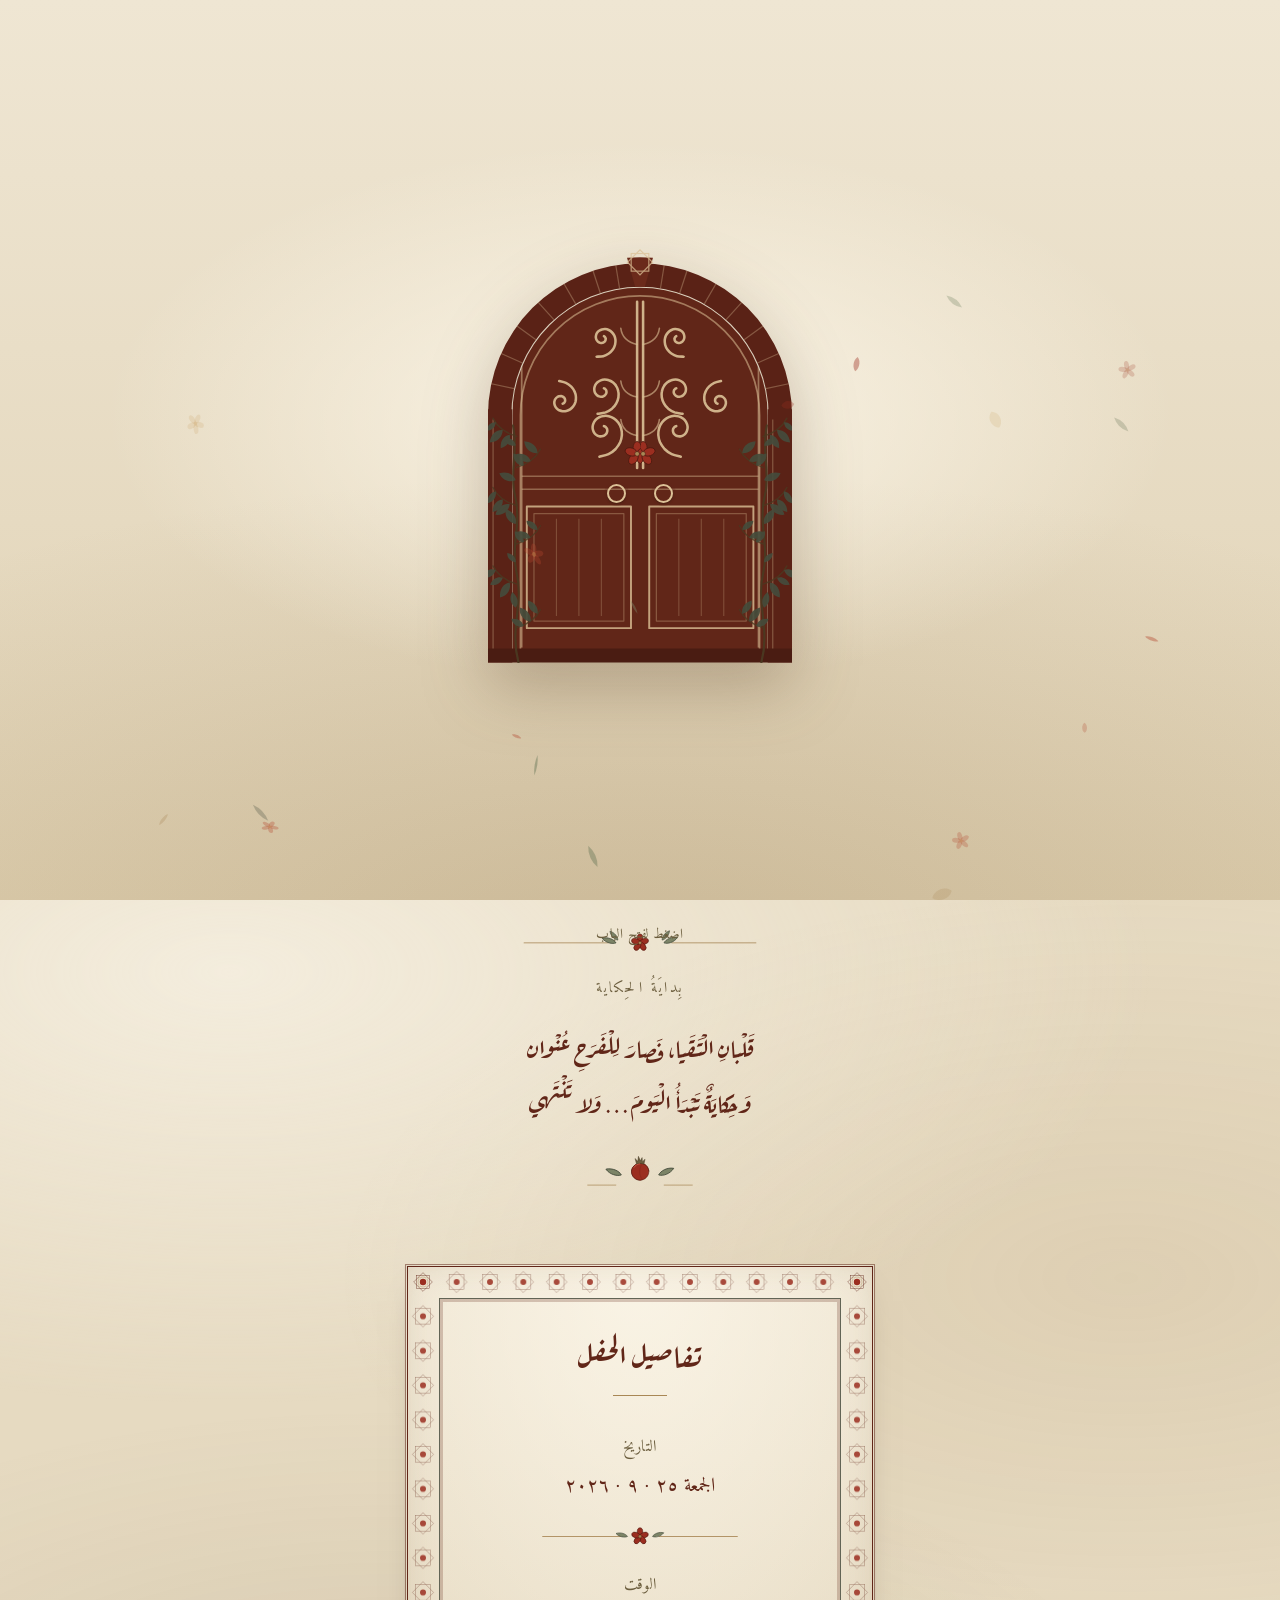
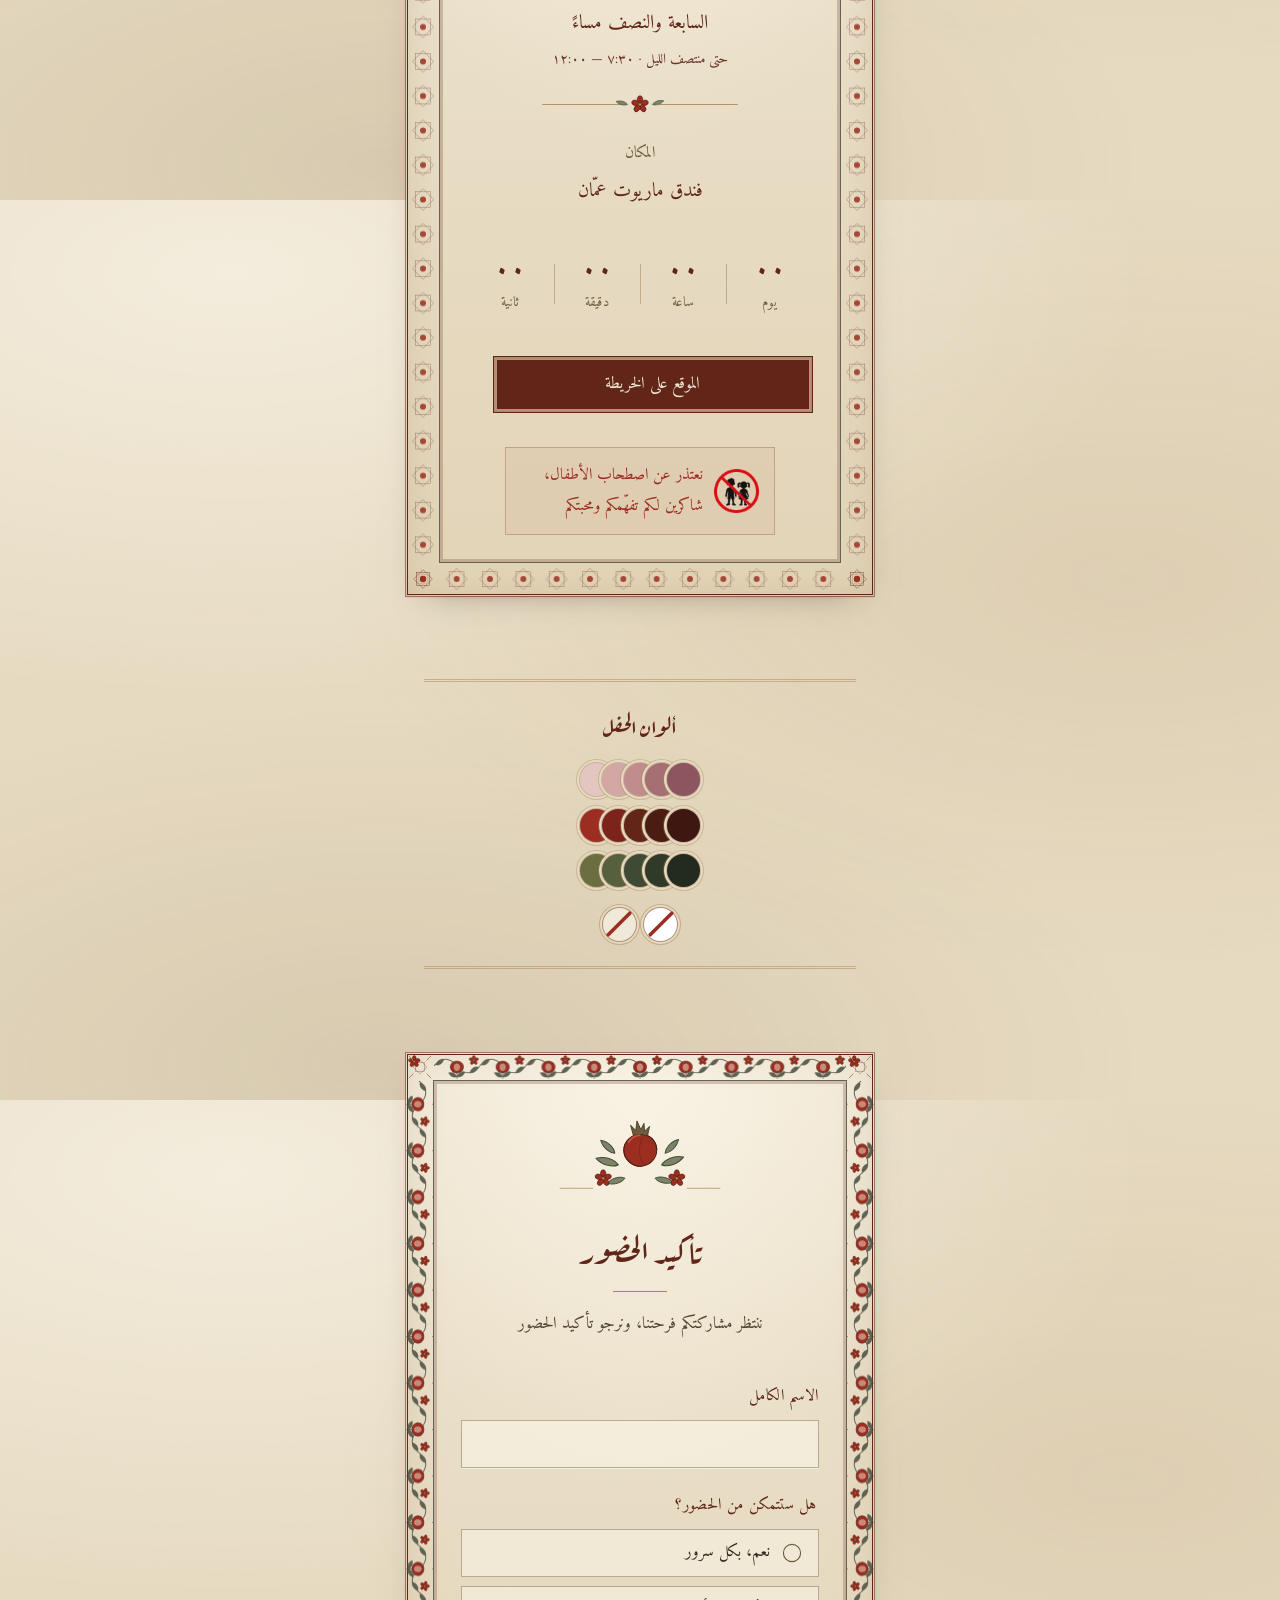
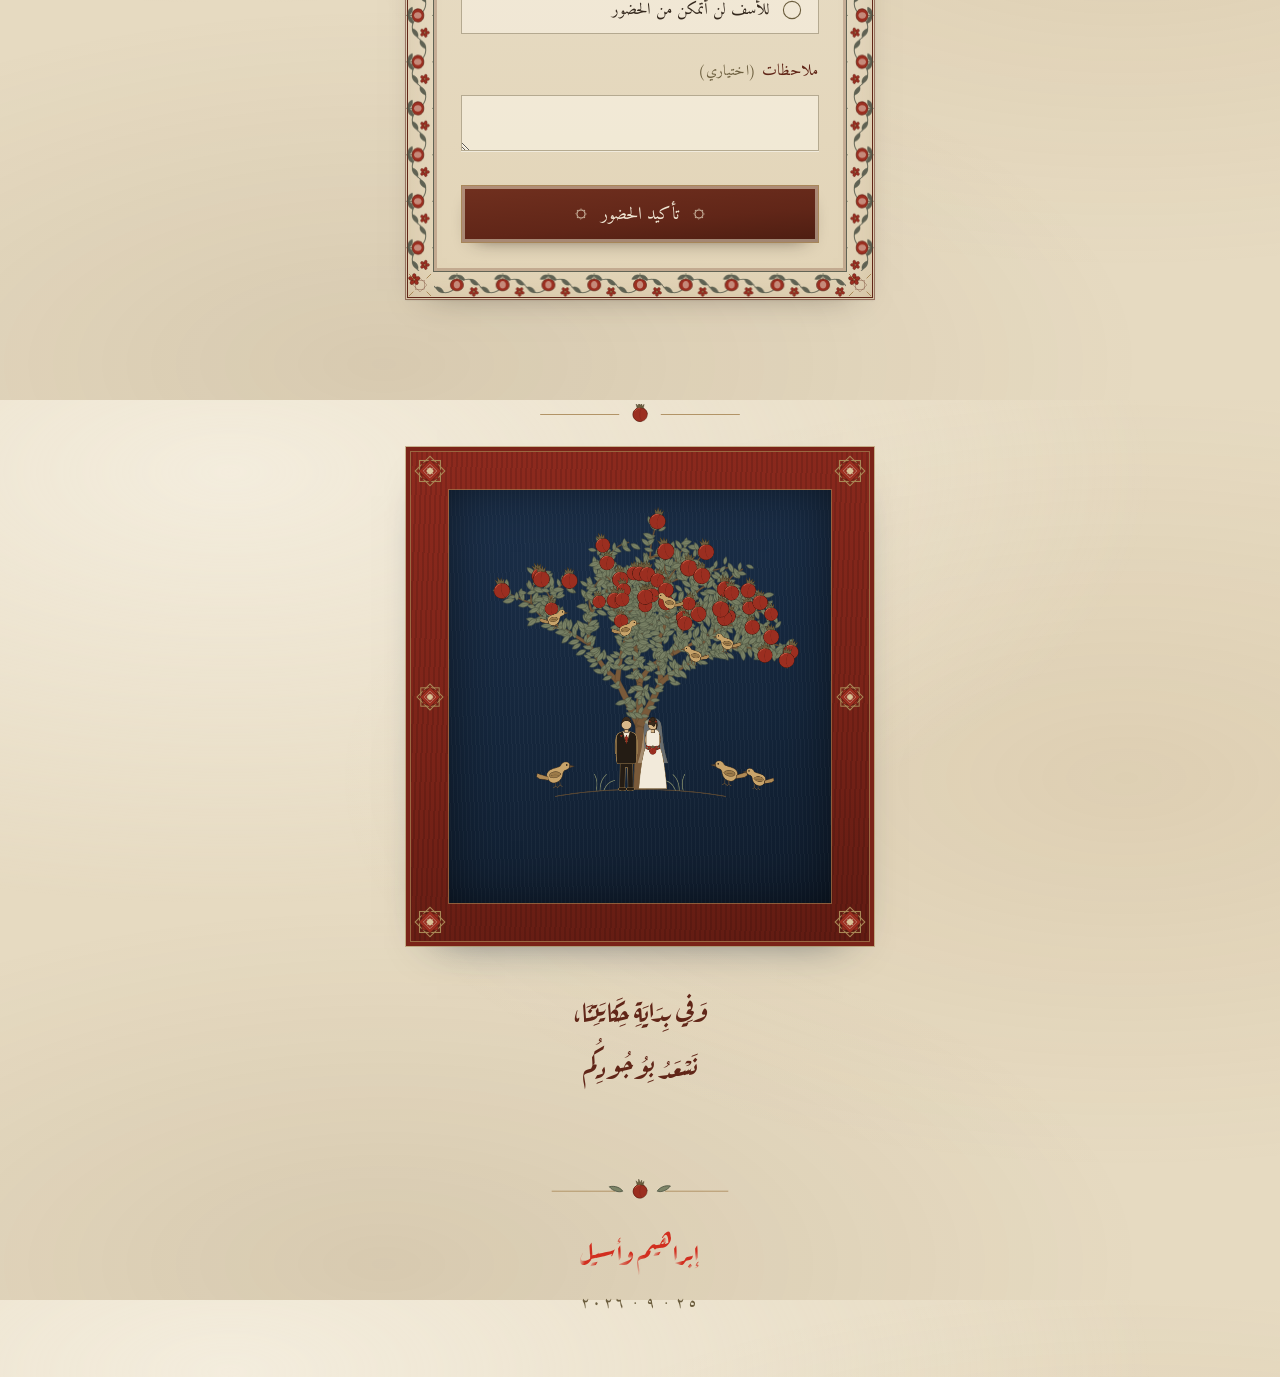
==== index.html @ fcf601b8 "Fewer things moving, moving better Three things, and the first one is the reason for the other two. " ====
<!DOCTYPE html>
<html lang="ar" dir="rtl">
<head>
<meta charset="UTF-8">
<meta name="viewport" content="width=device-width, initial-scale=1.0, viewport-fit=cover">

<!-- Versioning style.css/script.js below is only half the job: if the browser
     also serves THIS file from cache it keeps asking for the old asset URLs,
     so the new version is never seen. This makes the page itself revalidate. -->
<meta http-equiv="Cache-Control" content="no-cache, must-revalidate">

<title>إبراهيم &amp; أسيل — دعوة زفاف</title>
<meta name="description" content="بكل الحب ندعوكم لتشاركونا فرحة بداية حياتنا — الجمعة ٢٥ · ٩ · ٢٠٢٦، فندق ماريوت عمّان.">
<meta name="robots" content="noindex, nofollow">
<meta name="theme-color" content="#E6DAC1">
<meta name="color-scheme" content="light only">

<meta property="og:type" content="website">
<meta property="og:locale" content="ar_JO">
<meta property="og:title" content="إبراهيم &amp; أسيل — دعوة زفاف">
<meta property="og:description" content="الجمعة ٢٥ · ٩ · ٢٠٢٦ · فندق ماريوت عمّان">
<meta property="og:image" content="og-image.png">
<meta property="og:image:width" content="1200">
<meta property="og:image:height" content="630">
<meta name="twitter:card" content="summary_large_image">

<!-- inline so there is no extra request and no stray 404: a pomegranate -->
<link rel="icon" href="data:image/svg+xml,%3Csvg xmlns='http://www.w3.org/2000/svg' viewBox='0 0 64 64'%3E%3Ccircle cx='32' cy='38' r='21' fill='%239B2E20'/%3E%3Cpath d='M24 19l-2-12 6 7 2-11 3 11 5-7-1 11z' fill='%236B5D3D'/%3E%3C/svg%3E">

<link rel="preconnect" href="https://fonts.googleapis.com">
<link rel="preconnect" href="https://fonts.gstatic.com" crossorigin>
<link href="https://fonts.googleapis.com/css2?family=Aref+Ruqaa+Ink:wght@400;700&family=Aref+Ruqaa:wght@400;700&family=Amiri:ital,wght@0,400;0,700;1,400&family=Cormorant+Garamond:wght@400;500;600&display=swap" rel="stylesheet">

<!-- ⚠️ Bump ?v= on BOTH of these whenever you edit style.css or script.js.
     Browsers cache them hard; without a new URL a guest who has already
     opened the invitation keeps seeing the old design. -->
<link rel="stylesheet" href="style.css?v=122">

<!-- The cover and the scroll lock are opt-in: with JavaScript off the
     guest lands straight on the invitation instead of a dead layer. -->
<script>document.documentElement.className = 'js is-sealed'</script>
</head>

<body>

<!-- paper grain + aged edges sit above everything, ignore pointer events -->
<div class="grain" aria-hidden="true"></div>
<div class="vignette" aria-hidden="true"></div>
<canvas id="motes" class="motes" aria-hidden="true"></canvas>

<!-- ════════════════════════════════════════════════════════════════
     THE PLATE LIBRARY
     Every ornament on the page is drawn once here and stamped with
     <use>. Nothing is loaded over the network — the whole invitation
     is one HTML file, one stylesheet, one script.
     ════════════════════════════════════════════════════════════════ -->
<svg class="plates" aria-hidden="true" focusable="false" width="0" height="0">
<defs>

  <!-- ── a single leaf, pointing along +x from the origin ─────────── -->
  <clipPath id="openClip" clipPathUnits="objectBoundingBox"><path d="M0.08 1L0.08 0.419A0.42 0.3 0 0 1 0.92 0.419L0.92 1Z"/></clipPath>

  <g id="lf">
    <path d="M0 0C4.2-4.8 12.6-6.9 19.6-.6C12.4 5.6 4.4 4.7 0 0Z"/>
    <path d="M1.6.1 17.4-.4" fill="none" class="vein"/>
  </g>

  <!-- ── olive leaf: narrower, greyer, for the sprigs ─────────────── -->
  <g id="olv">
    <path d="M0 0C3.4-3.2 12-4.6 18.4-.5C11.8 3.9 3.6 3.1 0 0Z"/>
  </g>

  <!-- ── the pomegranate.  Body, calyx crown, and one lit edge ────── -->
  <g id="pg">
    <path class="pg-body" d="M.4-15.6C9.1-15.9 16.4-9 16.7-.2 17-8.6 9.6 16.2.6 16.4-8.3 16.6-15.9 9.4-16.1.5-16.3-8.3-8.5-15.3.4-15.6Z"/>
    <path class="pg-body" d="M.4-15.6C9.1-15.9 16.4-9 16.7-.2 17 8.6 9.6 16.2.6 16.4-8.3 16.6-15.9 9.4-16.1.5-16.3-8.3-8.5-15.3.4-15.6Z"/>
    <path class="pg-crown" d="M-6.6-14.2-9.4-24.6-4.2-19.4-3-28.8.8-20.2 4-26.4 4.6-18.6 9.6-23.4 7.4-13.6C3.4-15.6-2.6-15.8-6.6-14.2Z"/>
    <path class="pg-lit" d="M-11.4-7.8C-9-11.6-5-14-.6-14.6" fill="none"/>
    <path class="pg-seam" d="M4.6 14.8C-1.4 8.6-2.2-2.4 2.6-12.8" fill="none"/>
  </g>

  <!-- ── vintage bird, facing +x.  Flipped with scale(-1,1) ───────── -->
  <g id="bird">
    <path class="bd-body" d="M-17.4 1.8C-20.6-3.4-18.4-9.8-11-13.4-5.2-16.2 1-16.6 5.4-19.4 7.4-25 13-28.2 17.8-26.4 22.6-24.6 23.4-19 20.2-15.6 18-13.2 15-12.8 12.6-11.4 10.4-10 9.8-6.8 9.2-3.4 7.8 4.2 2 9.6-5.4 10.4-11 11-15.2 7.4-17.4 1.8Z"/>
    <path class="bd-tail" d="M-16.6-.4-35.8-6.2-37-.2-31.4 3.4-16.4 5.6Z"/>
    <path class="bd-wing" d="M-12.2-6.6C-6-11 3-10.2 6.4-5.4 2.6 1.2-6.4 3.4-13 .2-15 -2-14.4-5-12.2-6.6Z"/>
    <path class="bd-wing2" d="M-11.4-2.2C-6.2-4.6.6-4.2 3.6-1.4" fill="none"/>
    <path class="bd-beak" d="M21.4-20.8 30.6-19.4 21.8-16.2Z"/>
    <circle class="bd-eye" cx="16.6" cy="-21.4" r="1.5"/>
    <path class="bd-leg" d="M-2.6 9.8-3 16.6M-3 16.6-7 19M-3 16.6 1 19M4.4 7.6 5 14.6M5 14.6 1.4 17.2M5 14.6 9 17" fill="none"/>
  </g>


  <!-- ── small five-petal flower (the scattered red blooms) ───────── -->
  <g id="flr">
    <g class="fl-petals">
      <ellipse rx="3.4" ry="5.2" cy="-5.4"/>
      <ellipse rx="3.4" ry="5.2" cy="-5.4" transform="rotate(72)"/>
      <ellipse rx="3.4" ry="5.2" cy="-5.4" transform="rotate(144)"/>
      <ellipse rx="3.4" ry="5.2" cy="-5.4" transform="rotate(216)"/>
      <ellipse rx="3.4" ry="5.2" cy="-5.4" transform="rotate(288)"/>
    </g>
    <circle class="fl-eye" r="2"/>
  </g>

  <!-- ── the tulip/palmette that runs through the border bands ────── -->
  <g id="tul">
    <path class="tl-cup" d="M0 0C-5.4 0-8.6-3.6-8.6-8.2-8.6-12.4-5-15.6 0-15.6 5-15.6 8.6-12.4 8.6-8.2 8.6-3.6 5.4 0 0 0Z"/>
    <path class="tl-in" d="M0-2.6C-2.6-2.6-4.2-5-4.2-7.8-4.2-10.6-2.4-12.6 0-12.6 2.4-12.6 4.2-10.6 4.2-7.8 4.2-5 2.6-2.6 0-2.6Z"/>
    <path class="tl-stem" d="M0 0 0 7.6" fill="none"/>
    <use href="#lf" transform="translate(0 5) rotate(-28) scale(.62)" class="tl-leaf"/>
    <use href="#lf" transform="translate(0 5) rotate(208) scale(.62)" class="tl-leaf"/>
  </g>

  <!-- ── eight-point Moorish star (khātim).  Two squares, one turn ── -->
  <g id="star8">
    <rect x="-15" y="-15" width="30" height="30"/>
    <rect x="-15" y="-15" width="30" height="30" transform="rotate(45)"/>
  </g>

  <!-- ── the corner medallion of the navy plate (ref: the textile) ── -->
  <g id="medal">
    <use href="#star8" class="md-out" transform="scale(1.62)"/>
    <use href="#star8" class="md-mid" transform="scale(1.24)"/>
    <rect class="md-dia" x="-11" y="-11" width="22" height="22" transform="rotate(45)"/>
    <use href="#star8" class="md-core" transform="scale(.44)"/>
  </g>


  <!-- ── the two corner blocks.  Each is exactly as wide as the band it
       terminates, so the running motif meets it without a jog. ─────── -->
  <g id="corn">
    <use href="#star8" class="cn-star" transform="translate(13 13) scale(.3)" fill="none"/>
    <use href="#flr" class="cn-fl" transform="translate(13 13) scale(.52)"/>
    <path class="cn-tick" fill="none" d="M3 3 6.6 6.6M23 3 19.4 6.6M3 23 6.6 19.4M23 23 19.4 19.4"/>
  </g>
  <g id="corn2">
    <use href="#star8" class="cn-star" transform="translate(17 17) scale(.44)" fill="none"/>
    <use href="#star8" class="cn-star2" transform="translate(17 17) scale(.3)" fill="none"/>
    <circle class="cn-eye" cx="17" cy="17" r="3.2"/>
  </g>


  <!-- ── the couple, standing at the foot of the tree ───────────────
       Drawn frontally and flat, like the birds: this is a woven plate,
       not a portrait. Origin is between the feet, and each figure is
       200 units tall. ───────────────────────────────────────────── -->
  <g id="groom">
    <!-- 200 tall with a 26-unit head: adult proportion, not the 1:5 of a
         toy. The jacket has a shoulder slope and a waist, the arms hang
         with a bend, and the trousers break — at this size the silhouette
         is the whole drawing, so those three things are what read. -->
    <ellipse class="fg-shoe" cx="-10" cy="-3" rx="10.5" ry="4.5"/>
    <ellipse class="fg-shoe" cx="10" cy="-3" rx="10.5" ry="4.5"/>
    <path class="fg-suit" d="M-16-92 -17-6 -4-6 -3-58 3-58 4-6 17-6 16-92Z"/>
    <path class="fg-suit" d="M-19-148c-6 3-8 10-9 19-1 11-1 24 0 35l9 1c0-11 0-22 1-31 1-7 3-12 7-16Z"/>
    <path class="fg-suit" d="M19-148c6 3 8 10 9 19 1 11 1 24 0 35l-9 1c0-11 0-22-1-31-1-7-3-12-7-16Z"/>
    <circle class="fg-skin" cx="-23" cy="-89" r="4.6"/>
    <circle class="fg-skin" cx="23" cy="-89" r="4.6"/>
    <path class="fg-suit" d="M0-152c-8 0-15 2-21 6-4 3-5 9-5 16v42c0 8 1 15 2 20h48c1-5 2-12 2-20v-42c0-7-1-13-5-16-6-4-13-6-21-6Z"/>
    <path class="fg-shirt" d="M-9-151 0-119 9-151c-3-1-6-1-9-1s-6 0-9 1Z"/>
    <path class="fg-lapel" fill="none" d="M-9-151-2-124M9-151 2-124"/>
    <path class="fg-tie" d="M0-142-4-134 0-119 4-134Z"/>
    <path class="fg-skin" d="M-5-158h10v9h-10Z"/>
    <circle class="fg-skin" cx="0" cy="-169" r="12.5"/>
    <path class="fg-hair" d="M-12.5-170c0-13 7-19 12.5-19s12.5 6 12.5 19c-2-6-7-9-12.5-9s-10.5 3-12.5 9Z"/>
    <use href="#flr" class="fl" transform="translate(-13 -140) scale(.3)"/>
  </g>
  <g id="bride">
    <!-- the gown flares from a waist rather than straight off the
         shoulders, which is the difference between a dress and a cone -->
    <path class="fg-veil" d="M0-186c-13 0-21 8-22 20-2 16-3 34-6 52-3 17-7 32-11 44h78c-4-12-8-27-11-44-3-18-4-36-6-52-1-12-9-20-22-20Z"/>
    <path class="fg-skin" d="M-13-150c-5 4-7 12-7 20 0 9 3 16 8 21l5-5c-4-4-6-10-6-16 0-7 2-13 5-17Z"/>
    <path class="fg-skin" d="M13-150c5 4 7 12 7 20 0 9-3 16-8 21l-5-5c4-4 6-10 6-16 0-7-2-13-5-17Z"/>
    <path class="fg-gown" d="M-13-154c-3 3-4 9-4 16v25c-6 10-13 39-19 109h72c-6-70-13-99-19-109v-25c0-7-1-13-4-16-4-2-8-3-13-3s-9 1-13 3Z"/>
    <path class="fg-sash" d="M-17-116c5 3 11 4 17 4s12-1 17-4l1 9c-5 3-11 4-18 4s-13-1-18-4Z"/>
    <use href="#olv" class="lf" transform="translate(0 -104) rotate(204) scale(1.05)"/>
    <use href="#olv" class="lf" transform="translate(0 -104) rotate(-24) scale(1.05)"/>
    <use href="#pg" class="pg" transform="translate(0 -101) scale(.54)"/>
    <use href="#flr" class="fl" transform="translate(-9 -110) scale(.42)"/>
    <use href="#flr" class="fl" transform="translate(9 -110) scale(.42)"/>
    <path class="fg-skin" d="M-4.5-157h9v9h-9Z"/>
    <circle class="fg-skin" cx="0" cy="-168" r="11.8"/>
    <path class="fg-hair" d="M-11.8-169c0-13 6-19 11.8-19s11.8 6 11.8 19c0 5-1 9-3 12 1-7-1-14-4-17 1 5 0 9-2 11-3-4-9-7-14-6Z"/>
    <circle class="fg-hair" cx="0" cy="-182" r="5"/>
    <use href="#flr" class="fl" transform="translate(-8 -177) scale(.26)"/>
    <use href="#flr" class="fl" transform="translate(8 -177) scale(.26)"/>
  </g>

  <!-- the doorway silhouette: arched head on a rectangular body -->
  <mask id="doorMask">
    <rect x="-5" y="-5" width="310" height="430" fill="#fff"/>
    <use href="#arch" fill="#000"/>
    <rect x="0" y="198" width="300" height="227" fill="#000"/>
  </mask>

  <!-- ══ TILING PATTERNS ══════════════════════════════════════════
       userSpaceOnUse, so a <rect> in an SVG with no viewBox tiles
       these at exactly the sizes below in CSS pixels.
       ═════════════════════════════════════════════════════════════ -->

  <!-- the running border band: tulip, vine link, tulip … -->
  <pattern id="bandH" width="46" height="26" patternUnits="userSpaceOnUse">
    <path class="bd-vine" fill="none" d="M0 13C7 4 16 4 23 13 30 22 39 22 46 13"/>
    <use href="#tul" transform="translate(23 20) scale(.76)"/>
    <use href="#lf" class="bd-lf" transform="translate(2 12) rotate(-34) scale(.5)"/>
    <use href="#lf" class="bd-lf" transform="translate(44 14) rotate(146) scale(.5)"/>
    <use href="#flr" class="bd-fl" transform="translate(46 13) scale(.46)"/>
    <use href="#flr" class="bd-fl" transform="translate(0 13) scale(.46)"/>
  </pattern>
  <pattern id="bandV" width="26" height="46" patternUnits="userSpaceOnUse">
    <g transform="translate(26 0) rotate(90)">
      <path class="bd-vine" fill="none" d="M0 13C7 4 16 4 23 13 30 22 39 22 46 13"/>
      <use href="#tul" transform="translate(23 20) scale(.76)"/>
      <use href="#lf" class="bd-lf" transform="translate(2 12) rotate(-34) scale(.5)"/>
      <use href="#lf" class="bd-lf" transform="translate(44 14) rotate(146) scale(.5)"/>
      <use href="#flr" class="bd-fl" transform="translate(46 13) scale(.46)"/>
      <use href="#flr" class="bd-fl" transform="translate(0 13) scale(.46)"/>
    </g>
  </pattern>

  <!-- an eight-petal rosette, and the lattice it repeats into -->
  <g id="ros8">
    <circle r="1.35" fill="none"/>
    <ellipse rx="1.75" ry="3" cy="-4.4" fill="none"/>
    <ellipse rx="1.75" ry="3" cy="-4.4" fill="none" transform="rotate(45)"/>
    <ellipse rx="1.75" ry="3" cy="-4.4" fill="none" transform="rotate(90)"/>
    <ellipse rx="1.75" ry="3" cy="-4.4" fill="none" transform="rotate(135)"/>
    <ellipse rx="1.75" ry="3" cy="-4.4" fill="none" transform="rotate(180)"/>
    <ellipse rx="1.75" ry="3" cy="-4.4" fill="none" transform="rotate(225)"/>
    <ellipse rx="1.75" ry="3" cy="-4.4" fill="none" transform="rotate(270)"/>
    <ellipse rx="1.75" ry="3" cy="-4.4" fill="none" transform="rotate(315)"/>
  </g>
  <pattern id="lattice" width="19" height="19" patternUnits="userSpaceOnUse">
    <g class="lat">
      <use href="#ros8" x="9.5" y="9.5"/>
      <use href="#ros8" x="0" y="0"/><use href="#ros8" x="19" y="0"/>
      <use href="#ros8" x="0" y="19"/><use href="#ros8" x="19" y="19"/>
      <path fill="none" d="M3.4 3.4 6.1 6.1M15.6 15.6 12.9 12.9M15.6 3.4 12.9 6.1M3.4 15.6 6.1 12.9"/>
    </g>
  </pattern>

  <!-- the star-lattice band of the pietra-dura frame -->
  <pattern id="starband" width="34" height="34" patternUnits="userSpaceOnUse">
    <g class="sbd">
      <use href="#star8" transform="translate(17 17) scale(.5)" fill="none"/>
      <circle cx="17" cy="17" r="3" class="sbd-eye"/>
    </g>
  </pattern>

  <!-- ── the cusped Moorish arch, drawn once, stamped where needed ──
       viewBox space is 0 0 300 200 with the springing line at y=200 -->
  <path id="arch" d="M0 200A20.1 20.1 0 0 0 23.6 172.9A20.1 20.1 0 0 0 46.8 145.5A20 20 0 0 0 69.4 117.9A20.2 20.2 0 0 0 91.7 89.5A19.9 19.9 0 0 0 112.9 61A20.1 20.1 0 0 0 133.1 31.3A47 47 0 0 0 150.2 0.8A47.3 47.3 0 0 0 167.2 31.7A20.1 20.1 0 0 0 187.3 61.3A19.9 19.9 0 0 0 208.5 89.8A20.2 20.2 0 0 0 230.8 118.2A20 20 0 0 0 253.4 145.7A20.1 20.1 0 0 0 276.5 173.1A20 20 0 0 0 300 200"/>

</defs>
</svg>

<!-- ════════════════════════════════════════════════════════════════
     0 · THE DOORS
     A Moorish doorway, closed. One tap and the two leaves slide apart —
     right one right, left one left — on the card waiting behind them.
     Then the whole thing dissolves into the invitation. The ground is
     the same parchment as the card, so nothing changes colour when it
     goes: the doorway belongs to the invitation, it is not a lightbox
     standing in front of it.
     ════════════════════════════════════════════════════════════════ -->
<div class="gate" id="gate">
  <button class="stage" id="cover" type="button" aria-label="افتح الدعوة">

    <span class="frame" aria-hidden="true">

      <!-- the card waiting behind the doors, seen through the opening -->
      <span class="opening">
      <span class="card">
        <span class="frm frm--card">
          <svg class="fe ft"><rect width="100%" height="100%" fill="url(#bandH)"/></svg>
          <svg class="fe fb"><rect width="100%" height="100%" fill="url(#bandH)"/></svg>
          <svg class="fe fl"><rect width="100%" height="100%" fill="url(#bandV)"/></svg>
          <svg class="fe fr"><rect width="100%" height="100%" fill="url(#bandV)"/></svg>
          <svg class="fc fc1" viewBox="0 0 26 26"><use href="#corn"/></svg>
          <svg class="fc fc2" viewBox="0 0 26 26"><use href="#corn"/></svg>
          <svg class="fc fc3" viewBox="0 0 26 26"><use href="#corn"/></svg>
          <svg class="fc fc4" viewBox="0 0 26 26"><use href="#corn"/></svg>
        </span>
        <span class="card-in">
          <span class="card-kick">دعوة زفاف</span>
          <span class="card-nm">إبراهيم</span>
          <svg class="card-orn" viewBox="0 0 160 34">
            <path class="dv-rule" fill="none" d="M8 17h44M108 17h44"/>
            <use href="#olv" class="lf" transform="translate(60 17) rotate(202) scale(.86)"/>
            <use href="#pg" class="pg" transform="translate(80 15) scale(.56)"/>
            <use href="#olv" class="lf" transform="translate(100 17) rotate(-22) scale(.86)"/>
          </svg>
          <span class="card-nm">أسيل</span>
          <span class="card-date">٢٥ · ٩ · ٢٠٢٦</span>
        </span>
      </span>
      </span>

      <!-- Two leaves that SLIDE apart in their own plane — the right one
           to the right, the left one to the left. No hinge, no rotation:
           translateX only, which is the one thing the compositor can move
           without ever touching layout. -->
      <span class="leaves">
      <span class="door door--r"><svg class="dr-art" viewBox="0 0 150 420" preserveAspectRatio="none">
<path class="dr-field" d="M24 0H150V414H24Z"/>
<path class="dr-stile" fill="none" d="M33 405L33 12L150 12" />
<path class="dr-rail" fill="none" d="M33 236H150M33 249H150"/>
<g><path class="dr-iron" fill="none" d="M146 228C146 150 146 96 146 64"/><path class="dr-iron" fill="none" d="M113.5 186.7C113.7 186.8 114.3 186.9 114.7 187.2C115.1 187.4 115.5 187.8 115.8 188.2C116.1 188.6 116.4 189 116.6 189.5C116.7 190.1 116.8 190.7 116.8 191.2C116.8 191.8 116.6 192.5 116.4 193C116.2 193.6 115.8 194.2 115.3 194.7C114.9 195.2 114.3 195.7 113.7 196C113 196.4 112.2 196.6 111.4 196.7C110.7 196.8 109.8 196.8 108.9 196.6C108.1 196.4 107.2 196.1 106.5 195.6C105.7 195.1 104.9 194.4 104.3 193.6C103.7 192.8 103.2 191.8 102.9 190.8C102.5 189.8 102.4 188.6 102.4 187.4C102.5 186.3 102.8 185 103.3 183.8C103.7 182.7 104.5 181.5 105.4 180.5C106.3 179.5 107.5 178.6 108.8 177.9C110.1 177.3 111.7 176.7 113.3 176.6C114.8 176.4 116.6 176.4 118.3 176.8C119.9 177.2 121.7 178 123.2 179C124.8 180 126.3 181.4 127.5 183C128.7 184.6 129.7 186.6 130.3 188.6C130.9 190.7 131.2 193.1 131.1 195.4C130.9 197.7 130.4 200.3 129.4 202.6C128.3 204.9 126.8 207.2 125 209.2C123.1 211.1 120.7 213 118 214.3C115.4 215.5 110.6 216.4 109.1 216.8"/><path class="dr-iron dr-iron--thin" fill="none" d="M146 196C136 194 131 188 130 180"/><path class="dr-iron" fill="none" d="M113.5 149.3C113.7 149.4 114.3 149.6 114.6 149.8C114.9 150.1 115.2 150.4 115.4 150.8C115.6 151.1 115.8 151.6 115.9 152C116 152.5 116 153 116 153.5C115.9 153.9 115.7 154.5 115.5 154.9C115.2 155.4 114.9 155.9 114.4 156.3C114 156.7 113.5 157 112.9 157.2C112.3 157.5 111.6 157.6 111 157.6C110.3 157.7 109.5 157.6 108.8 157.3C108.2 157.1 107.4 156.7 106.8 156.3C106.2 155.8 105.6 155.1 105.2 154.4C104.7 153.7 104.4 152.8 104.2 151.9C104 151 104 150 104.1 149C104.3 148 104.6 147 105.1 146C105.6 145.1 106.4 144.1 107.2 143.4C108.1 142.6 109.2 141.9 110.3 141.5C111.5 141 112.9 140.7 114.2 140.7C115.6 140.7 117.1 140.9 118.4 141.4C119.8 141.9 121.2 142.6 122.5 143.6C123.7 144.6 124.9 145.9 125.7 147.4C126.6 148.8 127.3 150.6 127.6 152.4C128 154.2 128 156.2 127.7 158.2C127.4 160.2 126.7 162.3 125.6 164.1C124.6 166 123.1 167.9 121.4 169.4C119.6 170.8 117.4 172.2 115.1 173.1C112.7 173.9 108.6 174.3 107.3 174.5"/><path class="dr-iron dr-iron--thin" fill="none" d="M146 158C136 156 131 150 130 142"/><path class="dr-iron" fill="none" d="M113.5 97.9C113.6 98 114 98.2 114.3 98.4C114.5 98.7 114.7 98.9 114.9 99.3C115 99.6 115.2 99.9 115.2 100.3C115.3 100.7 115.2 101.1 115.1 101.5C115 101.9 114.9 102.3 114.6 102.7C114.4 103.1 114 103.4 113.7 103.7C113.3 104 112.8 104.2 112.3 104.4C111.8 104.5 111.2 104.6 110.7 104.6C110.1 104.5 109.5 104.4 109 104.1C108.4 103.9 107.9 103.5 107.4 103.1C106.9 102.6 106.5 102 106.2 101.4C105.9 100.8 105.7 100 105.6 99.3C105.5 98.5 105.6 97.7 105.8 96.9C106 96.1 106.3 95.2 106.8 94.5C107.3 93.8 108 93.1 108.8 92.5C109.6 92 110.5 91.5 111.5 91.2C112.5 91 113.6 90.8 114.8 90.9C115.9 91 117.1 91.3 118.2 91.8C119.3 92.3 120.4 93.1 121.3 94C122.2 94.9 123.1 96.1 123.7 97.3C124.3 98.6 124.7 100.1 124.8 101.6C124.9 103.1 124.8 104.8 124.4 106.4C124 108 123.2 109.6 122.2 111.1C121.2 112.5 119.8 114 118.3 115C116.7 116.1 114.8 117.1 112.8 117.6C110.8 118.1 107.3 118 106.3 118.1"/><path class="dr-iron dr-iron--thin" fill="none" d="M146 106C136 104 131 98 130 90"/><path class="dr-iron" fill="none" d="M73.1 164.5C73.3 164.4 73.8 164.3 74 164.1C74.3 163.9 74.6 163.6 74.8 163.3C75.1 163 75.3 162.7 75.4 162.3C75.5 161.9 75.6 161.5 75.5 161.1C75.5 160.6 75.4 160.2 75.2 159.7C75.1 159.3 74.8 158.9 74.5 158.5C74.1 158.1 73.7 157.8 73.2 157.5C72.7 157.3 72.1 157.1 71.5 157C71 157 70.3 157 69.7 157.1C69.1 157.3 68.4 157.5 67.9 157.9C67.3 158.3 66.7 158.8 66.3 159.4C65.8 160 65.4 160.7 65.2 161.5C65 162.2 64.9 163.1 64.9 164C65 164.8 65.2 165.8 65.6 166.6C65.9 167.5 66.5 168.4 67.2 169.1C67.9 169.8 68.8 170.5 69.7 171C70.7 171.4 71.9 171.8 73 171.9C74.2 172.1 75.5 172 76.7 171.7C78 171.4 79.3 170.9 80.4 170.1C81.5 169.3 82.7 168.3 83.5 167.1C84.4 165.9 85.1 164.4 85.6 162.9C86 161.4 86.2 159.6 86.1 157.9C86 156.2 85.6 154.3 84.8 152.6C84 150.9 82.9 149.1 81.5 147.7C80.1 146.3 78.3 144.9 76.3 144C74.4 143.1 70.8 142.4 69.7 142.1"/><use href="#flr" class="dr-fl" transform="translate(146 214) scale(1.15)"/></g>
<path class="dr-pnl" fill="none" d="M38 266H140V386H38Z"/>
<path class="dr-pnl dr-pnl--in" fill="none" d="M45 273H133V379H45Z"/>
<path class="dr-board" fill="none" d="M67 278V374"/>
<path class="dr-board" fill="none" d="M89 278V374"/>
<path class="dr-board" fill="none" d="M111 278V374"/>
          </svg><span class="door-pull"></span></span>
      <span class="door door--l"><svg class="dr-art" viewBox="0 0 150 420" preserveAspectRatio="none">
<path class="dr-field" d="M24 0H150V414H24Z"/>
<path class="dr-stile" fill="none" d="M33 405L33 12L150 12" />
<path class="dr-rail" fill="none" d="M33 236H150M33 249H150"/>
<g><path class="dr-iron" fill="none" d="M146 228C146 150 146 96 146 64"/><path class="dr-iron" fill="none" d="M113.5 186.7C113.7 186.8 114.3 186.9 114.7 187.2C115.1 187.4 115.5 187.8 115.8 188.2C116.1 188.6 116.4 189 116.6 189.5C116.7 190.1 116.8 190.7 116.8 191.2C116.8 191.8 116.6 192.5 116.4 193C116.2 193.6 115.8 194.2 115.3 194.7C114.9 195.2 114.3 195.7 113.7 196C113 196.4 112.2 196.6 111.4 196.7C110.7 196.8 109.8 196.8 108.9 196.6C108.1 196.4 107.2 196.1 106.5 195.6C105.7 195.1 104.9 194.4 104.3 193.6C103.7 192.8 103.2 191.8 102.9 190.8C102.5 189.8 102.4 188.6 102.4 187.4C102.5 186.3 102.8 185 103.3 183.8C103.7 182.7 104.5 181.5 105.4 180.5C106.3 179.5 107.5 178.6 108.8 177.9C110.1 177.3 111.7 176.7 113.3 176.6C114.8 176.4 116.6 176.4 118.3 176.8C119.9 177.2 121.7 178 123.2 179C124.8 180 126.3 181.4 127.5 183C128.7 184.6 129.7 186.6 130.3 188.6C130.9 190.7 131.2 193.1 131.1 195.4C130.9 197.7 130.4 200.3 129.4 202.6C128.3 204.9 126.8 207.2 125 209.2C123.1 211.1 120.7 213 118 214.3C115.4 215.5 110.6 216.4 109.1 216.8"/><path class="dr-iron dr-iron--thin" fill="none" d="M146 196C136 194 131 188 130 180"/><path class="dr-iron" fill="none" d="M113.5 149.3C113.7 149.4 114.3 149.6 114.6 149.8C114.9 150.1 115.2 150.4 115.4 150.8C115.6 151.1 115.8 151.6 115.9 152C116 152.5 116 153 116 153.5C115.9 153.9 115.7 154.5 115.5 154.9C115.2 155.4 114.9 155.9 114.4 156.3C114 156.7 113.5 157 112.9 157.2C112.3 157.5 111.6 157.6 111 157.6C110.3 157.7 109.5 157.6 108.8 157.3C108.2 157.1 107.4 156.7 106.8 156.3C106.2 155.8 105.6 155.1 105.2 154.4C104.7 153.7 104.4 152.8 104.2 151.9C104 151 104 150 104.1 149C104.3 148 104.6 147 105.1 146C105.6 145.1 106.4 144.1 107.2 143.4C108.1 142.6 109.2 141.9 110.3 141.5C111.5 141 112.9 140.7 114.2 140.7C115.6 140.7 117.1 140.9 118.4 141.4C119.8 141.9 121.2 142.6 122.5 143.6C123.7 144.6 124.9 145.9 125.7 147.4C126.6 148.8 127.3 150.6 127.6 152.4C128 154.2 128 156.2 127.7 158.2C127.4 160.2 126.7 162.3 125.6 164.1C124.6 166 123.1 167.9 121.4 169.4C119.6 170.8 117.4 172.2 115.1 173.1C112.7 173.9 108.6 174.3 107.3 174.5"/><path class="dr-iron dr-iron--thin" fill="none" d="M146 158C136 156 131 150 130 142"/><path class="dr-iron" fill="none" d="M113.5 97.9C113.6 98 114 98.2 114.3 98.4C114.5 98.7 114.7 98.9 114.9 99.3C115 99.6 115.2 99.9 115.2 100.3C115.3 100.7 115.2 101.1 115.1 101.5C115 101.9 114.9 102.3 114.6 102.7C114.4 103.1 114 103.4 113.7 103.7C113.3 104 112.8 104.2 112.3 104.4C111.8 104.5 111.2 104.6 110.7 104.6C110.1 104.5 109.5 104.4 109 104.1C108.4 103.9 107.9 103.5 107.4 103.1C106.9 102.6 106.5 102 106.2 101.4C105.9 100.8 105.7 100 105.6 99.3C105.5 98.5 105.6 97.7 105.8 96.9C106 96.1 106.3 95.2 106.8 94.5C107.3 93.8 108 93.1 108.8 92.5C109.6 92 110.5 91.5 111.5 91.2C112.5 91 113.6 90.8 114.8 90.9C115.9 91 117.1 91.3 118.2 91.8C119.3 92.3 120.4 93.1 121.3 94C122.2 94.9 123.1 96.1 123.7 97.3C124.3 98.6 124.7 100.1 124.8 101.6C124.9 103.1 124.8 104.8 124.4 106.4C124 108 123.2 109.6 122.2 111.1C121.2 112.5 119.8 114 118.3 115C116.7 116.1 114.8 117.1 112.8 117.6C110.8 118.1 107.3 118 106.3 118.1"/><path class="dr-iron dr-iron--thin" fill="none" d="M146 106C136 104 131 98 130 90"/><path class="dr-iron" fill="none" d="M73.1 164.5C73.3 164.4 73.8 164.3 74 164.1C74.3 163.9 74.6 163.6 74.8 163.3C75.1 163 75.3 162.7 75.4 162.3C75.5 161.9 75.6 161.5 75.5 161.1C75.5 160.6 75.4 160.2 75.2 159.7C75.1 159.3 74.8 158.9 74.5 158.5C74.1 158.1 73.7 157.8 73.2 157.5C72.7 157.3 72.1 157.1 71.5 157C71 157 70.3 157 69.7 157.1C69.1 157.3 68.4 157.5 67.9 157.9C67.3 158.3 66.7 158.8 66.3 159.4C65.8 160 65.4 160.7 65.2 161.5C65 162.2 64.9 163.1 64.9 164C65 164.8 65.2 165.8 65.6 166.6C65.9 167.5 66.5 168.4 67.2 169.1C67.9 169.8 68.8 170.5 69.7 171C70.7 171.4 71.9 171.8 73 171.9C74.2 172.1 75.5 172 76.7 171.7C78 171.4 79.3 170.9 80.4 170.1C81.5 169.3 82.7 168.3 83.5 167.1C84.4 165.9 85.1 164.4 85.6 162.9C86 161.4 86.2 159.6 86.1 157.9C86 156.2 85.6 154.3 84.8 152.6C84 150.9 82.9 149.1 81.5 147.7C80.1 146.3 78.3 144.9 76.3 144C74.4 143.1 70.8 142.4 69.7 142.1"/><use href="#flr" class="dr-fl" transform="translate(146 214) scale(1.15)"/></g>
<path class="dr-pnl" fill="none" d="M38 266H140V386H38Z"/>
<path class="dr-pnl dr-pnl--in" fill="none" d="M45 273H133V379H45Z"/>
<path class="dr-board" fill="none" d="M67 278V374"/>
<path class="dr-board" fill="none" d="M89 278V374"/>
<path class="dr-board" fill="none" d="M111 278V374"/>
          </svg><span class="door-pull"></span></span>
      </span>

      <svg class="dr-sur" viewBox="0 0 300 420" preserveAspectRatio="none" aria-hidden="true">
<path class="dr-reveal" fill="none" d="M32 410L32 176A118 118 0 0 1 268 176L268 410"/>
<path class="dr-arch" d="M0 176A150 150 0 0 1 300 176L277 176A127 127 0 0 0 23 176Z"/>
<path class="dr-joint" fill="none" d="M25.8 149.6L3.3 144.8"/>
<path class="dr-joint" fill="none" d="M34 124.3L13 115"/>
<path class="dr-joint" fill="none" d="M47.3 101.4L28.6 87.8"/>
<path class="dr-joint" fill="none" d="M65 81.6L49.6 64.5"/>
<path class="dr-joint" fill="none" d="M86.5 66L75 46.1"/>
<path class="dr-joint" fill="none" d="M110.8 55.2L103.6 33.3"/>
<path class="dr-joint" fill="none" d="M129.8 50.6L126.1 27.9"/>
<path class="dr-joint" fill="none" d="M170.2 50.6L173.9 27.9"/>
<path class="dr-joint" fill="none" d="M189.2 55.2L196.4 33.3"/>
<path class="dr-joint" fill="none" d="M213.5 66L225 46.1"/>
<path class="dr-joint" fill="none" d="M235 81.6L250.4 64.5"/>
<path class="dr-joint" fill="none" d="M252.7 101.4L271.4 87.8"/>
<path class="dr-joint" fill="none" d="M266 124.3L287 115"/>
<path class="dr-joint" fill="none" d="M274.2 149.6L296.7 144.8"/>
<path class="dr-key" d="M145.2 49.1A127 127 0 0 1 154.8 49.1L162.8 20.5A156 156 0 0 0 137.2 20.5Z"/>
<use href="#star8" class="dr-keymark" transform="translate(150 25) scale(.58)"/>
<path class="dr-pier" d="M0 170h24v250h-24Z"/>
<path class="dr-joint" fill="none" d="M5 180v234"/>
<path class="dr-pier" d="M276 170h24v250h-24Z"/>
<path class="dr-joint" fill="none" d="M281 180v234"/>
<path class="dr-sill" d="M0 406h300v14H0Z"/>
      </svg>

      <svg class="ivy ivy--l" viewBox="0 0 70 300" aria-hidden="true">
<path class="iv-stem" fill="none" d="M40 300C30 262 46 236 38 202C31 172 44 146 36 116C30 92 40 68 34 40"/>
<path class="iv-stem iv-stem--thin" fill="none" d="M38 262C51 258 60.1 250 64 242"/>
<use href="#lf" class="iv-lf" transform="translate(45.6 260.3) rotate(-147) scale(0.8)"/>
<use href="#lf" class="iv-lf" transform="translate(53.3 255.1) rotate(-125.8) scale(1)"/>
<use href="#lf" class="iv-lf" transform="translate(60.9 246.4) rotate(-123.9) scale(0.9)"/>
<path class="iv-stem iv-stem--thin" fill="none" d="M38 214C25 210 15.9 202 12 194"/>
<use href="#lf" class="iv-lf" transform="translate(30.4 212.3) rotate(124.5) scale(1)"/>
<use href="#lf" class="iv-lf" transform="translate(22.7 207.1) rotate(153.1) scale(0.8)"/>
<use href="#lf" class="iv-lf" transform="translate(15.1 198.4) rotate(154.5) scale(0.9)"/>
<path class="iv-stem iv-stem--thin" fill="none" d="M38 170C51 166 60.1 158 64 150"/>
<use href="#lf" class="iv-lf" transform="translate(45.6 168.3) rotate(-126.4) scale(0.8)"/>
<use href="#lf" class="iv-lf" transform="translate(53.3 163.1) rotate(-157.7) scale(0.9)"/>
<use href="#lf" class="iv-lf" transform="translate(60.9 154.4) rotate(-139.3) scale(0.8)"/>
<path class="iv-stem iv-stem--thin" fill="none" d="M38 128C25 124 15.9 116 12 108"/>
<use href="#lf" class="iv-lf" transform="translate(30.4 126.3) rotate(145.2) scale(1)"/>
<use href="#lf" class="iv-lf" transform="translate(22.7 121.1) rotate(131) scale(0.9)"/>
<use href="#lf" class="iv-lf" transform="translate(15.1 112.4) rotate(126.9) scale(0.8)"/>
<path class="iv-stem iv-stem--thin" fill="none" d="M38 86C51 82 60.1 74 64 66"/>
<use href="#lf" class="iv-lf" transform="translate(45.6 84.3) rotate(-127.6) scale(0.9)"/>
<use href="#lf" class="iv-lf" transform="translate(53.3 79.1) rotate(-153) scale(0.9)"/>
<use href="#lf" class="iv-lf" transform="translate(60.9 70.4) rotate(-136.4) scale(1)"/>
<path class="iv-stem iv-stem--thin" fill="none" d="M38 52C25 48 15.9 40 12 32"/>
<use href="#lf" class="iv-lf" transform="translate(30.4 50.3) rotate(125.9) scale(0.9)"/>
<use href="#lf" class="iv-lf" transform="translate(22.7 45.1) rotate(138.4) scale(1)"/>
<use href="#lf" class="iv-lf" transform="translate(15.1 36.4) rotate(139.8) scale(0.7)"/>
<use href="#lf" class="iv-lf" transform="translate(37 240) rotate(259.5) scale(0.9)"/>
<use href="#lf" class="iv-lf" transform="translate(37 190) rotate(228.6) scale(0.7)"/>
<use href="#lf" class="iv-lf" transform="translate(37 148) rotate(237.4) scale(1)"/>
<use href="#lf" class="iv-lf" transform="translate(37 100) rotate(204.8) scale(1)"/>
<use href="#lf" class="iv-lf" transform="translate(37 62) rotate(214.6) scale(0.8)"/>
      </svg>
      <svg class="ivy ivy--r" viewBox="0 0 70 300" aria-hidden="true">
<path class="iv-stem" fill="none" d="M40 300C30 262 46 236 38 202C31 172 44 146 36 116C30 92 40 68 34 40"/>
<path class="iv-stem iv-stem--thin" fill="none" d="M38 262C51 258 60.1 250 64 242"/>
<use href="#lf" class="iv-lf" transform="translate(45.6 260.3) rotate(-147) scale(0.8)"/>
<use href="#lf" class="iv-lf" transform="translate(53.3 255.1) rotate(-125.8) scale(1)"/>
<use href="#lf" class="iv-lf" transform="translate(60.9 246.4) rotate(-123.9) scale(0.9)"/>
<path class="iv-stem iv-stem--thin" fill="none" d="M38 214C25 210 15.9 202 12 194"/>
<use href="#lf" class="iv-lf" transform="translate(30.4 212.3) rotate(124.5) scale(1)"/>
<use href="#lf" class="iv-lf" transform="translate(22.7 207.1) rotate(153.1) scale(0.8)"/>
<use href="#lf" class="iv-lf" transform="translate(15.1 198.4) rotate(154.5) scale(0.9)"/>
<path class="iv-stem iv-stem--thin" fill="none" d="M38 170C51 166 60.1 158 64 150"/>
<use href="#lf" class="iv-lf" transform="translate(45.6 168.3) rotate(-126.4) scale(0.8)"/>
<use href="#lf" class="iv-lf" transform="translate(53.3 163.1) rotate(-157.7) scale(0.9)"/>
<use href="#lf" class="iv-lf" transform="translate(60.9 154.4) rotate(-139.3) scale(0.8)"/>
<path class="iv-stem iv-stem--thin" fill="none" d="M38 128C25 124 15.9 116 12 108"/>
<use href="#lf" class="iv-lf" transform="translate(30.4 126.3) rotate(145.2) scale(1)"/>
<use href="#lf" class="iv-lf" transform="translate(22.7 121.1) rotate(131) scale(0.9)"/>
<use href="#lf" class="iv-lf" transform="translate(15.1 112.4) rotate(126.9) scale(0.8)"/>
<path class="iv-stem iv-stem--thin" fill="none" d="M38 86C51 82 60.1 74 64 66"/>
<use href="#lf" class="iv-lf" transform="translate(45.6 84.3) rotate(-127.6) scale(0.9)"/>
<use href="#lf" class="iv-lf" transform="translate(53.3 79.1) rotate(-153) scale(0.9)"/>
<use href="#lf" class="iv-lf" transform="translate(60.9 70.4) rotate(-136.4) scale(1)"/>
<path class="iv-stem iv-stem--thin" fill="none" d="M38 52C25 48 15.9 40 12 32"/>
<use href="#lf" class="iv-lf" transform="translate(30.4 50.3) rotate(125.9) scale(0.9)"/>
<use href="#lf" class="iv-lf" transform="translate(22.7 45.1) rotate(138.4) scale(1)"/>
<use href="#lf" class="iv-lf" transform="translate(15.1 36.4) rotate(139.8) scale(0.7)"/>
<use href="#lf" class="iv-lf" transform="translate(37 240) rotate(259.5) scale(0.9)"/>
<use href="#lf" class="iv-lf" transform="translate(37 190) rotate(228.6) scale(0.7)"/>
<use href="#lf" class="iv-lf" transform="translate(37 148) rotate(237.4) scale(1)"/>
<use href="#lf" class="iv-lf" transform="translate(37 100) rotate(204.8) scale(1)"/>
<use href="#lf" class="iv-lf" transform="translate(37 62) rotate(214.6) scale(0.8)"/>
      </svg>

    </span>

  </button>

  <p class="gate-hint" id="gateHint">اضغط لفتح الباب</p>
</div>


<main id="page">

<!-- ════════════════════════════════════════════════════════════════
     1 · THE INVITATION ITSELF
     ════════════════════════════════════════════════════════════════ -->
<section class="sec sec--hero" id="top">
  <article class="sheet">

    <div class="frm frm--sheet" aria-hidden="true">
      <svg class="fe ft"><rect width="100%" height="100%" fill="url(#bandH)"/></svg>
      <svg class="fe fb"><rect width="100%" height="100%" fill="url(#bandH)"/></svg>
      <svg class="fe fl"><rect width="100%" height="100%" fill="url(#bandV)"/></svg>
      <svg class="fe fr"><rect width="100%" height="100%" fill="url(#bandV)"/></svg>
      <svg class="fc fc1" viewBox="0 0 26 26"><use href="#corn"/></svg>
      <svg class="fc fc2" viewBox="0 0 26 26"><use href="#corn"/></svg>
      <svg class="fc fc3" viewBox="0 0 26 26"><use href="#corn"/></svg>
      <svg class="fc fc4" viewBox="0 0 26 26"><use href="#corn"/></svg>
    </div>

    <div class="sheet-in">

      <!-- the cusped arch: the lattice fills the spandrels, exactly as it
           does on the printed card, and the arch line itself draws in -->
      <div class="arch-wrap" aria-hidden="true">
        <svg class="arch-art" viewBox="-3 -3 306 203">
          <mask id="archMask">
            <rect x="-3" y="-3" width="306" height="203" fill="#fff"/>
            <use href="#arch" fill="#000"/>
          </mask>
          <rect x="-3" y="-3" width="306" height="203" fill="url(#lattice)" mask="url(#archMask)" class="arch-lat"/>
          <use href="#arch" class="arch-line" fill="none"/>
          <use href="#arch" class="arch-line arch-line--in" fill="none" transform="translate(150 200) scale(.955) translate(-150 -200)"/>
                </svg>
      </div>

      <p class="hero-phrase reveal">بِكُلِّ الحُبِّ نَدْعُوكُم<br>لِتُشَارِكُونَا فَرْحَةَ بِدَايَةِ حَيَاتِنَا</p><!-- In the gutter between the border band and the text, running the
           full height of the names: a rail, a pomegranate falling down it,
           and three chevrons cascading after it. This is the one a reader
           catches while they are still looking at the card. -->
      <div class="rail" aria-hidden="true">
        <picture class="rail-hand">
          <source srcset="swipe.webp" type="image/webp">
          <img src="swipe.png" width="260" height="256" alt="" decoding="async">
        </picture>
      </div>

      <h1 class="names reveal">
        <span class="nm">إبراهيم زريق</span>
        <span class="amp" aria-hidden="true">
          <svg class="amp-art" viewBox="0 0 180 34">
            <path class="amp-rule" d="M2 17H58M122 17H178" fill="none"/>
            <use href="#olv" class="lf" transform="translate(66 17) rotate(198) scale(.8)"/>
            <use href="#pg" class="pg" transform="translate(90 17) scale(.5)"/>
            <use href="#olv" class="lf" transform="translate(114 17) rotate(-18) scale(.8)"/>
          </svg>
          <em>&amp;</em>
        </span>
        <span class="nm">أسيل هياجنة</span>
      </h1>

      <a class="cue" href="#details" aria-label="مرّر للأسفل لتفاصيل الحفل">
        <span class="cue-txt">مرّر للأسفل</span>
        <svg class="cue-art" viewBox="0 0 30 16" aria-hidden="true">
          <path class="cue-v" fill="none" d="M5 5 15 12 25 5"/>
        </svg>
      </a>

    </div>
  </article>
</section>


<!-- ════════════════════════════════════════════════════════════════
     2 · THE DEDICATION
     A quiet beat between the card and the particulars — theirs, not
     borrowed from anywhere.
     ════════════════════════════════════════════════════════════════ -->
<section class="sec sec--ode">
  <div class="ode reveal">
    <svg class="div-orn" viewBox="0 0 260 30" aria-hidden="true">
      <path class="dv-rule" d="M4 15H96M164 15H256" fill="none"/>
      <use href="#olv" class="lf" transform="translate(104 15) rotate(200) scale(.86)"/>
      <use href="#olv" class="lf" transform="translate(106 12) rotate(230) scale(.7)"/>
      <use href="#flr" class="fl" transform="translate(130 15) scale(.9)"/>
      <use href="#olv" class="lf" transform="translate(156 15) rotate(-20) scale(.86)"/>
      <use href="#olv" class="lf" transform="translate(154 12) rotate(-50) scale(.7)"/>
    </svg>

    <p class="ode-kicker">بِدايَةُ الحِكاية</p>
    <p class="ode-line">قَلْبانِ الْتَقَيا، فَصارَ لِلْفَرَحِ عُنْوان<br>وَحِكايَةٌ تَبْدَأُ الْيَومَ… وَلا تَنْتَهي</p>

    <svg class="ode-mark" viewBox="0 0 160 58" aria-hidden="true">
      <use href="#olv" class="lf" transform="translate(58 34) rotate(202) scale(1.05)"/>
      <use href="#olv" class="lf" transform="translate(102 34) rotate(-22) scale(1.05)"/>
      <use href="#pg" class="pg" transform="translate(80 30) scale(.62)"/>
      <path class="dv-rule" fill="none" d="M18 46h34M108 46h34"/>
    </svg>
  </div>
</section>


<!-- ════════════════════════════════════════════════════════════════
     3 · THE PARTICULARS
     Printed as part of the card, not stacked as cards of their own.
     ════════════════════════════════════════════════════════════════ -->
<section class="sec sec--details" id="details">
  <article class="plate reveal">

    <div class="frm frm--plate" aria-hidden="true">
      <svg class="fe ft"><rect width="100%" height="100%" fill="url(#starband)"/></svg>
      <svg class="fe fb"><rect width="100%" height="100%" fill="url(#starband)"/></svg>
      <svg class="fe fl"><rect width="100%" height="100%" fill="url(#starband)"/></svg>
      <svg class="fe fr"><rect width="100%" height="100%" fill="url(#starband)"/></svg>
      <svg class="fc fc1" viewBox="0 0 34 34"><use href="#corn2"/></svg>
      <svg class="fc fc2" viewBox="0 0 34 34"><use href="#corn2"/></svg>
      <svg class="fc fc3" viewBox="0 0 34 34"><use href="#corn2"/></svg>
      <svg class="fc fc4" viewBox="0 0 34 34"><use href="#corn2"/></svg>
    </div>

    <div class="plate-in">
      <h2 class="sec-title">تفاصيل الحفل</h2>

      <dl class="facts">
        <div class="fact">
          <dt>التاريخ</dt>
          <dd>الجمعة ٢٥ · ٩ · ٢٠٢٦</dd>
        </div>
        <svg class="fact-div" viewBox="0 0 200 22" aria-hidden="true">
          <path class="dv-rule" d="M6 11H82M118 11H194" fill="none"/>
          <use href="#flr" class="fl" transform="translate(100 11) scale(.78)"/>
          <use href="#olv" class="lf" transform="translate(88 11) rotate(196) scale(.62)"/>
          <use href="#olv" class="lf" transform="translate(112 11) rotate(-16) scale(.62)"/>
        </svg>

        <div class="fact">
          <dt>الوقت</dt>
          <dd>السابعة والنصف مساءً</dd>
          <dd class="fact-sub">حتى منتصف الليل · ٧:٣٠ — ١٢:٠٠</dd>
        </div>
        <svg class="fact-div" viewBox="0 0 200 22" aria-hidden="true">
          <path class="dv-rule" d="M6 11H82M118 11H194" fill="none"/>
          <use href="#flr" class="fl" transform="translate(100 11) scale(.78)"/>
          <use href="#olv" class="lf" transform="translate(88 11) rotate(196) scale(.62)"/>
          <use href="#olv" class="lf" transform="translate(112 11) rotate(-16) scale(.62)"/>
        </svg>

        <div class="fact">
          <dt>المكان</dt>
          <dd>فندق ماريوت عمّان</dd>
        </div>
      </dl>

      <div class="count" id="count" role="group" aria-label="الوقت المتبقي">
        <div class="cu"><b id="cdD">٠٠</b><i>يوم</i></div>
        <div class="cu"><b id="cdH">٠٠</b><i>ساعة</i></div>
        <div class="cu"><b id="cdM">٠٠</b><i>دقيقة</i></div>
        <div class="cu"><b id="cdS">٠٠</b><i>ثانية</i></div>
      </div>

      <div class="acts">
        <a class="btn" id="mapLink" href="#" target="_blank" rel="noopener">الموقع على الخريطة</a>
      </div>

      <p class="note">
        <!-- the couple's own sign, not a drawn stand-in. webp first for the
             weight, png behind it for anything that cannot read webp -->
        <picture>
          <source srcset="no-kids.webp" type="image/webp">
          <img class="note-mark" src="no-kids.png" width="120" height="118"
               alt="نعتذر عن اصطحاب الأطفال" decoding="async">
        </picture>
        نعتذر عن اصطحاب الأطفال، شاكرين لكم تفهّمكم ومحبتكم
      </p>
    </div>
  </article>
</section>


<!-- ════════════════════════════════════════════════════════════════
     4 · THE DRESS
     A printed note, not a panel. It carries no fill of its own — the
     card stock shows through, ruled above and below the way a letterpress
     aside is set. The dots illustrate; the line names the colours, so a
     guest who cannot tell the greens apart still reads the rule.
     ════════════════════════════════════════════════════════════════ -->
<section class="sec sec--dress" id="dress">
  <div class="dcode reveal">
    <h2 class="dcode-t">ألوان الحفل</h2>

    <!-- Three ramps, after the reference the bride sent: five shades of a
         family, each disc lapping the one beside it with a rim of paper
         between, so the family reads as one thing rather than five. No
         names beside them — the colours are the whole message, so the
         group is one role="img" with the families said in its label, and
         the discs themselves are hidden rather than read out one by one.

         Darkest first: in RTL that puts it on the right, where the eye
         starts, and each disc laps the lighter one after it. -->
    <div class="ramps" role="img"
         aria-label="ألوان الحفل: درجات الورديّ الباهت، ودرجات الأحمر الداكن، ودرجات الأخضر الداكن">
      <span class="ramp">
        <i style="--c:#8C5560"></i><i style="--c:#A66F73"></i><i style="--c:#C08C8C"></i>
        <i style="--c:#D3A8A4"></i><i style="--c:#E4C6C0"></i>
      </span>
      <span class="ramp">
        <i style="--c:#3E1710"></i><i style="--c:#4A1C12"></i><i style="--c:#612618"></i>
        <i style="--c:#7C241B"></i><i style="--c:#9B2E20"></i>
      </span>
      <span class="ramp">
        <i style="--c:#232B1E"></i><i style="--c:#2F3A28"></i><i style="--c:#3E4A33"></i>
        <i style="--c:#56603F"></i><i style="--c:#6B6E3F"></i>
      </span>
    </div>

    <!-- Two swatches, the same circle as every other colour on the page,
         each with a red diagonal inside its frame. -->
    <div class="ramps ramps--no" role="img" aria-label="نرجو تجنّب الأبيض والعاجيّ ودرجاتهما">
      <span class="ramp">
        <i class="no" style="--c:#FFFFFF"><svg viewBox="0 0 24 24" aria-hidden="true"><path d="M4.1 19.9 19.9 4.1"/></svg></i>
        <i class="no" style="--c:#F1E9D7"><svg viewBox="0 0 24 24" aria-hidden="true"><path d="M4.1 19.9 19.9 4.1"/></svg></i>
      </span>
    </div>

  </div>
</section>


<!-- ════════════════════════════════════════════════════════════════
     5 · THE LAST PAGE — RSVP
     ════════════════════════════════════════════════════════════════ -->
<section class="sec sec--rsvp" id="rsvp">
  <article class="sheet sheet--rsvp reveal">

    <div class="frm frm--sheet" aria-hidden="true">
      <svg class="fe ft"><rect width="100%" height="100%" fill="url(#bandH)"/></svg>
      <svg class="fe fb"><rect width="100%" height="100%" fill="url(#bandH)"/></svg>
      <svg class="fe fl"><rect width="100%" height="100%" fill="url(#bandV)"/></svg>
      <svg class="fe fr"><rect width="100%" height="100%" fill="url(#bandV)"/></svg>
      <svg class="fc fc1" viewBox="0 0 26 26"><use href="#corn"/></svg>
      <svg class="fc fc2" viewBox="0 0 26 26"><use href="#corn"/></svg>
      <svg class="fc fc3" viewBox="0 0 26 26"><use href="#corn"/></svg>
      <svg class="fc fc4" viewBox="0 0 26 26"><use href="#corn"/></svg>
    </div>

    <div class="sheet-in">
      <svg class="rsvp-crest" viewBox="0 0 220 112" aria-hidden="true">
        <use href="#olv" class="lf" transform="translate(84 68) rotate(198) scale(1.5)"/>
        <use href="#olv" class="lf" transform="translate(80 54) rotate(224) scale(1.25)"/>
        <use href="#olv" class="lf" transform="translate(92 84) rotate(166) scale(1.2)"/>
        <use href="#olv" class="lf" transform="translate(136 68) rotate(-18) scale(1.5)"/>
        <use href="#olv" class="lf" transform="translate(140 54) rotate(-44) scale(1.25)"/>
        <use href="#olv" class="lf" transform="translate(128 84) rotate(14) scale(1.2)"/>
        <use href="#pg" class="pg" transform="translate(110 50) scale(1.2)"/>
        <use href="#flr" class="fl" transform="translate(66 84) scale(.95)"/>
        <use href="#flr" class="fl" transform="translate(154 84) scale(.95)"/>
        <path class="dv-rule" fill="none" d="M14 96h40M166 96h40"/>
      </svg>

      <h2 class="sec-title">تأكيد الحضور</h2>
      <p class="rsvp-sub">ننتظر مشاركتكم فرحتنا، ونرجو تأكيد الحضور</p>

      <form id="rsvpForm" class="form" name="rsvp" method="POST" novalidate
            data-netlify="true" netlify-honeypot="bot-field">
        <input type="hidden" name="form-name" value="rsvp">
        <p class="hp" aria-hidden="true"><label>اتركه فارغًا <input name="bot-field" tabindex="-1" autocomplete="off"></label></p>

        <div class="field">
          <label class="f-label" for="rsvpName">الاسم الكامل</label>
          <input class="f-in" type="text" id="rsvpName" name="name" autocomplete="name"
                 enterkeyhint="next" maxlength="80" required aria-describedby="nameErr">
          <p class="f-err" id="nameErr" role="alert" hidden></p>
        </div>

        <fieldset class="field">
          <legend class="f-label">هل ستتمكن من الحضور؟</legend>
          <div class="choices" role="radiogroup" aria-describedby="goErr">
            <label class="pick">
              <input type="radio" name="attending" value="نعم، بكل سرور" required>
              <span class="pick-face">
                <svg class="pick-mk" viewBox="0 0 22 22" aria-hidden="true"><circle class="pk-ring" cx="11" cy="11" r="8.6"/><use class="pk-star" href="#star8" transform="translate(11 11) scale(.26)"/></svg>
                نعم، بكل سرور
              </span>
            </label>
            <label class="pick">
              <input type="radio" name="attending" value="للأسف لن أتمكن من الحضور">
              <span class="pick-face">
                <svg class="pick-mk" viewBox="0 0 22 22" aria-hidden="true"><circle class="pk-ring" cx="11" cy="11" r="8.6"/><use class="pk-star" href="#star8" transform="translate(11 11) scale(.26)"/></svg>
                للأسف لن أتمكن من الحضور
              </span>
            </label>
          </div>
          <p class="f-err" id="goErr" role="alert" hidden></p>
        </fieldset>

        <div class="field" id="seatsField" hidden>
          <span class="f-label" id="seatsLabel">عدد الأشخاص</span>
          <div class="stepper" role="group" aria-labelledby="seatsLabel">
            <button class="st-b" type="button" id="sMinus" aria-label="عدد أقل">&#8722;</button>
            <output class="st-o" id="sOut" for="sVal" aria-live="polite">١</output>
            <button class="st-b" type="button" id="sPlus" aria-label="عدد أكثر">+</button>
          </div>
          <input type="hidden" name="guests" id="sVal" value="1">
          <p class="f-hint">شاملًا شخصكم الكريم</p>
        </div>

        <div class="field">
          <label class="f-label" for="rsvpNote">ملاحظات <i>(اختياري)</i></label>
          <textarea class="f-in f-area" id="rsvpNote" name="note" rows="2"
                    maxlength="300" enterkeyhint="done"></textarea>
        </div>

        <p class="f-err f-err--top" id="formErr" role="alert" hidden></p>

        <button class="cta" type="submit" id="sendBtn">
          <!-- an ornament on both sides, not one: with a single leading mark
               the label itself sits half a mark off centre, which on a page
               built entirely out of symmetry reads as a mistake -->
          <span class="cta-face">
            <svg class="cta-orn" viewBox="0 0 24 24" aria-hidden="true"><use href="#star8" transform="translate(12 12) scale(.3)"/></svg>
            <span id="ctaText">تأكيد الحضور</span>
            <svg class="cta-orn" viewBox="0 0 24 24" aria-hidden="true"><use href="#star8" transform="translate(12 12) scale(.3)"/></svg>
          </span>
        </button>
      </form>

      <div class="done" id="rsvpDone" hidden tabindex="-1">
        <svg class="done-art" viewBox="0 0 200 120" aria-hidden="true">
          <use href="#arch" class="done-arch" fill="none" transform="translate(28 14) scale(.48)"/>
          <use href="#pg" class="pg done-pg" transform="translate(100 72) scale(.9)"/>
          <use href="#olv" class="lf" transform="translate(84 84) rotate(206) scale(1)"/>
          <use href="#olv" class="lf" transform="translate(116 84) rotate(-26) scale(1)"/>
        </svg>
        <p class="done-lead">شكرًا لمشاركتنا هذه اللحظة الجميلة</p>
        <p class="done-sub" id="doneSub">وجودكم يعني لنا الكثير</p>
        <p class="done-echo" id="doneEcho"></p>
        <a class="btn btn--wa" id="waLink" href="#" target="_blank" rel="noopener" hidden>أرسل ردّك عبر واتساب</a>
      </div>
    </div>
  </article>
</section>


<!-- ════════════════════════════════════════════════════════════════
     6 · THE CLOSING PLATE
     The tree used to sit mid-page, where it was one more picture between
     two blocks of text. It closes the invitation now: you read, you
     reply, and then the two of them are standing under the pomegranate
     waiting for you. The phrase hands off to the names in the footer.
     ════════════════════════════════════════════════════════════════ -->
<section class="sec sec--night" id="garden">
  <div class="night reveal">

    <svg class="night-orn" viewBox="0 0 200 20" aria-hidden="true">
      <path class="dv-rule" fill="none" d="M4 10H80M120 10H196"/>
      <use href="#pg" class="pg" transform="translate(100 10) scale(.42)"/>
    </svg>

    <div class="np">
      <div class="np-field">
        <svg class="tree tree--wait" viewBox="0 0 900 980" role="img"
             aria-label="شجرة رمّان مثمرة تستقرّ على أغصانها عصافير، ويقف تحتها العروسان على الأرض">
<g class="gust"><g class="tree-body" transform="translate(-0.0 0) translate(450.0 908.0) scale(0.7269) translate(-450.0 -908.0)">
<g class="twig twig--w" style="--a:0.80deg;--b:5;transform-origin:450px 908px">
<path class="limb" d="M472 908 L471 891 L470 874 L470 859 L469 844 L469 829 L468 815 L468 802 L467 789 L467 776 L467 763 L466 750 L466 737 L466 724 L465 711 L465 697 L465 683 L435 683 L435 697 L435 711 L434 724 L434 737 L434 750 L433 763 L433 776 L433 789 L432 802 L432 815 L431 829 L431 844 L430 859 L430 874 L429 891 L428 908 Z"/>
<g class="bough" style="--a:0.55deg;--b:0;transform-origin:450px 683px">
<path class="limb" d="M463 677 L456 665 L450 653 L444 642 L439 632 L434 622 L428 612 L424 603 L419 593 L414 584 L409 575 L404 566 L400 557 L395 548 L390 539 L385 529 L380 519 L363 528 L368 538 L372 548 L377 557 L381 567 L385 576 L390 585 L394 594 L398 604 L402 613 L407 623 L411 633 L416 643 L421 654 L426 665 L432 677 L437 689 Z"/>
<use href="#lf" class="lf" transform="translate(421 652) rotate(-48) scale(2.14)"/>
<use href="#lf" class="lf" transform="translate(434 651) rotate(-153) scale(1.82)"/>
<use href="#lf" class="lf" transform="translate(416 620) rotate(-61) scale(1.52)"/>
<use href="#lf" class="lf" transform="translate(432 620) rotate(-182) scale(1.58)"/>
<use href="#lf" class="lf" transform="translate(433 619) rotate(-60) scale(1.98)"/>
<use href="#lf" class="lf" transform="translate(428 599) rotate(-184) scale(1.46)"/>
<use href="#lf" class="lf" transform="translate(391 605) rotate(-37) scale(1.99)"/>
<use href="#lf" class="lf" transform="translate(403 595) rotate(-194) scale(2.06)"/>
<use href="#lf" class="lf" transform="translate(408 567) rotate(-32) scale(2.02)"/>
<use href="#lf" class="lf" transform="translate(384 545) rotate(-179) scale(1.51)"/>
<use href="#lf" class="lf" transform="translate(365 535) rotate(-87) scale(1.84)"/>
<use href="#lf" class="lf" transform="translate(377 541) rotate(-178) scale(1.56)"/>
<use href="#lf" class="lf" transform="translate(370 543) rotate(-79) scale(1.62)"/>
<g class="twig" style="--a:0.80deg;--b:11;transform-origin:371px 524px">
<path class="limb" d="M378 517 L368 508 L360 501 L352 493 L344 485 L337 477 L331 470 L324 463 L319 455 L313 448 L307 440 L302 432 L297 425 L292 417 L287 408 L282 400 L276 391 L265 397 L270 406 L275 415 L280 424 L285 432 L290 440 L295 448 L301 456 L306 464 L312 472 L318 480 L325 488 L332 496 L339 505 L347 513 L356 522 L365 531 Z"/>
<use href="#lf" class="lf" transform="translate(339 491) rotate(-84) scale(1.58)"/>
<use href="#lf" class="lf" transform="translate(353 508) rotate(-195) scale(1.84)"/>
<use href="#lf" class="lf" transform="translate(324 507) rotate(-69) scale(1.47)"/>
<use href="#lf" class="lf" transform="translate(325 494) rotate(-164) scale(2.06)"/>
<use href="#lf" class="lf" transform="translate(314 495) rotate(-62) scale(1.66)"/>
<use href="#lf" class="lf" transform="translate(341 468) rotate(-204) scale(1.45)"/>
<use href="#lf" class="lf" transform="translate(330 476) rotate(-50) scale(1.86)"/>
<use href="#lf" class="lf" transform="translate(303 459) rotate(-204) scale(1.73)"/>
<use href="#lf" class="lf" transform="translate(323 449) rotate(-86) scale(1.93)"/>
<use href="#lf" class="lf" transform="translate(299 451) rotate(-177) scale(1.83)"/>
<use href="#lf" class="lf" transform="translate(291 443) rotate(-57) scale(1.92)"/>
<use href="#lf" class="lf" transform="translate(292 433) rotate(-164) scale(1.75)"/>
<use href="#lf" class="lf" transform="translate(299 455) rotate(-53) scale(2.09)"/>
<use href="#lf" class="lf" transform="translate(278 444) rotate(-154) scale(1.47)"/>
<use href="#lf" class="lf" transform="translate(281 431) rotate(-42) scale(2.05)"/>
<use href="#lf" class="lf" transform="translate(305 408) rotate(-201) scale(1.82)"/>
<use href="#lf" class="lf" transform="translate(279 404) rotate(-78) scale(1.99)"/>
<use href="#lf" class="lf" transform="translate(283 408) rotate(-166) scale(1.77)"/>
<use href="#lf" class="lf" transform="translate(275 391) rotate(-52) scale(1.66)"/>
<use href="#lf" class="lf" transform="translate(260 414) rotate(-203) scale(2.01)"/>
<g class="bough" style="--a:0.80deg;--b:2;transform-origin:271px 394px">
<path class="limb" d="M274 389 L265 383 L257 378 L248 373 L240 368 L233 364 L225 359 L218 355 L211 351 L204 347 L197 343 L190 339 L183 335 L176 332 L169 328 L162 324 L154 320 L150 327 L158 331 L165 335 L172 339 L179 343 L186 347 L193 351 L199 356 L206 360 L213 364 L220 368 L227 373 L235 378 L242 383 L250 388 L259 393 L267 399 Z"/>
<use href="#lf" class="lf" transform="translate(245 370) rotate(-74) scale(2.11)"/>
<use href="#lf" class="lf" transform="translate(242 391) rotate(-209) scale(1.87)"/>
<use href="#lf" class="lf" transform="translate(256 387) rotate(-74) scale(1.59)"/>
<use href="#lf" class="lf" transform="translate(237 381) rotate(-191) scale(2.08)"/>
<use href="#lf" class="lf" transform="translate(217 354) rotate(-69) scale(2.14)"/>
<use href="#lf" class="lf" transform="translate(215 352) rotate(-216) scale(1.64)"/>
<use href="#lf" class="lf" transform="translate(221 372) rotate(-96) scale(1.55)"/>
<use href="#lf" class="lf" transform="translate(207 358) rotate(-181) scale(1.84)"/>
<use href="#lf" class="lf" transform="translate(222 364) rotate(-99) scale(1.77)"/>
<use href="#lf" class="lf" transform="translate(202 361) rotate(-224) scale(2.04)"/>
<use href="#lf" class="lf" transform="translate(200 345) rotate(-80) scale(2.06)"/>
<use href="#lf" class="lf" transform="translate(190 341) rotate(-205) scale(1.73)"/>
<use href="#lf" class="lf" transform="translate(198 334) rotate(-95) scale(1.54)"/>
<use href="#lf" class="lf" transform="translate(201 348) rotate(-189) scale(2.11)"/>
<use href="#lf" class="lf" transform="translate(166 346) rotate(-77) scale(1.91)"/>
<use href="#lf" class="lf" transform="translate(184 330) rotate(-189) scale(1.70)"/>
<use href="#lf" class="lf" transform="translate(183 328) rotate(-73) scale(1.48)"/>
<use href="#lf" class="lf" transform="translate(187 349) rotate(-183) scale(1.89)"/>
<use href="#lf" class="lf" transform="translate(182 345) rotate(-83) scale(1.94)"/>
<use href="#lf" class="lf" transform="translate(155 334) rotate(-189) scale(1.74)"/>
<use href="#lf" class="lf" transform="translate(155 310) rotate(-83) scale(2.12)"/>
<g class="twig twig--w" style="--a:0.80deg;--b:4;transform-origin:152px 323px">
<path class="limb" d="M153 319 L145 317 L138 314 L131 311 L124 307 L118 303 L112 299 L107 295 L102 291 L97 286 L93 281 L89 276 L85 271 L81 265 L77 259 L73 253 L69 247 L65 250 L68 256 L72 262 L76 268 L80 274 L84 280 L88 285 L93 290 L98 295 L103 300 L108 305 L114 309 L121 313 L127 317 L135 321 L142 324 L151 327 Z"/>
<use href="#lf" class="lf" transform="translate(145 311) rotate(-96) scale(2.06)"/>
<use href="#lf" class="lf" transform="translate(139 326) rotate(-182) scale(2.02)"/>
<use href="#lf" class="lf" transform="translate(114 305) rotate(-90) scale(1.56)"/>
<use href="#lf" class="lf" transform="translate(120 303) rotate(-177) scale(1.95)"/>
<use href="#lf" class="lf" transform="translate(104 293) rotate(-86) scale(1.70)"/>
<use href="#lf" class="lf" transform="translate(105 305) rotate(-192) scale(1.86)"/>
<use href="#lf" class="lf" transform="translate(92 285) rotate(-104) scale(1.62)"/>
<use href="#lf" class="lf" transform="translate(83 309) rotate(-169) scale(1.80)"/>
<use href="#lf" class="lf" transform="translate(109 285) rotate(-103) scale(2.11)"/>
<use href="#lf" class="lf" transform="translate(85 303) rotate(-216) scale(2.08)"/>
<use href="#lf" class="lf" transform="translate(97 287) rotate(-72) scale(1.95)"/>
<use href="#lf" class="lf" transform="translate(83 264) rotate(-163) scale(1.65)"/>
<use href="#lf" class="lf" transform="translate(78 270) rotate(-45) scale(1.80)"/>
<use href="#lf" class="lf" transform="translate(93 266) rotate(-200) scale(1.99)"/>
<use href="#lf" class="lf" transform="translate(72 253) rotate(-43) scale(1.80)"/>
<use href="#lf" class="lf" transform="translate(61 245) rotate(-192) scale(1.82)"/>
<use href="#lf" class="lf" transform="translate(75 244) rotate(-41) scale(1.78)"/>
<use href="#lf" class="lf" transform="translate(75 235) rotate(-197) scale(1.49)"/>
<g class="twig" style="--a:0.80deg;--b:2;transform-origin:67px 249px">
<path class="limb" d="M68 246 L60 243 L52 240 L44 237 L37 235 L30 232 L24 229 L18 226 L11 224 L5 221 L-1 218 L-7 216 L-13 213 L-19 210 L-25 207 L-31 204 L-38 201 L-39 204 L-33 207 L-27 211 L-20 214 L-14 216 L-8 219 L-2 222 L4 225 L10 228 L16 230 L22 233 L29 236 L35 239 L43 242 L50 245 L58 248 L66 251 Z"/>
<use href="#lf" class="lf" transform="translate(38 240) rotate(-102) scale(1.96)"/>
<use href="#lf" class="lf" transform="translate(58 250) rotate(-189) scale(1.99)"/>
<use href="#lf" class="lf" transform="translate(28 227) rotate(-84) scale(1.63)"/>
<use href="#lf" class="lf" transform="translate(11 224) rotate(-188) scale(1.50)"/>
<use href="#lf" class="lf" transform="translate(15 238) rotate(-90) scale(1.57)"/>
<use href="#lf" class="lf" transform="translate(6 235) rotate(-189) scale(2.12)"/>
<use href="#lf" class="lf" transform="translate(-9 222) rotate(-109) scale(1.99)"/>
<use href="#lf" class="lf" transform="translate(-11 211) rotate(-218) scale(1.54)"/>
<use href="#lf" class="lf" transform="translate(-21 198) rotate(-89) scale(1.82)"/>
<use href="#lf" class="lf" transform="translate(-39 192) rotate(-200) scale(1.71)"/>
<use href="#lf" class="lf" transform="translate(-27 204) rotate(-113) scale(2.07)"/>
</g>
<g class="twig twig--w" style="--a:0.80deg;--b:4;transform-origin:67px 249px">
<path class="limb" d="M70 248 L68 241 L68 233 L67 226 L67 220 L68 213 L69 207 L70 201 L72 195 L74 189 L76 183 L79 178 L82 172 L85 167 L89 162 L92 156 L96 151 L93 149 L89 154 L85 160 L82 165 L79 170 L75 176 L73 182 L70 187 L68 193 L66 200 L65 206 L63 213 L63 219 L62 226 L63 234 L63 241 L64 249 Z"/>
<use href="#lf" class="lf" transform="translate(71 245) rotate(-62) scale(2.12)"/>
<use href="#lf" class="lf" transform="translate(49 212) rotate(-171) scale(1.51)"/>
<use href="#lf" class="lf" transform="translate(63 210) rotate(-27) scale(2.12)"/>
<use href="#lf" class="lf" transform="translate(75 202) rotate(-134) scale(1.88)"/>
<use href="#lf" class="lf" transform="translate(51 214) rotate(-13) scale(1.66)"/>
<use href="#lf" class="lf" transform="translate(64 198) rotate(-101) scale(1.66)"/>
<use href="#lf" class="lf" transform="translate(71 180) rotate(-19) scale(1.74)"/>
<use href="#lf" class="lf" transform="translate(94 186) rotate(-134) scale(1.49)"/>
<use href="#lf" class="lf" transform="translate(95 162) rotate(-28) scale(1.51)"/>
<use href="#lf" class="lf" transform="translate(79 145) rotate(-139) scale(1.88)"/>
<use href="#lf" class="lf" transform="translate(101 149) rotate(-18) scale(1.94)"/>
</g>
</g>
<g class="twig" style="--a:0.80deg;--b:7;transform-origin:152px 323px">
<path class="limb" d="M156 321 L153 315 L150 309 L148 303 L146 298 L144 292 L143 287 L142 281 L141 276 L140 271 L140 266 L139 260 L139 255 L139 250 L139 244 L139 239 L139 233 L134 233 L133 238 L133 244 L133 250 L133 255 L133 261 L133 266 L134 272 L134 277 L135 283 L136 288 L138 294 L139 300 L141 306 L143 312 L146 318 L148 325 Z"/>
<use href="#lf" class="lf" transform="translate(164 298) rotate(-69) scale(2.05)"/>
<use href="#lf" class="lf" transform="translate(144 295) rotate(-146) scale(2.00)"/>
<use href="#lf" class="lf" transform="translate(160 295) rotate(-56) scale(1.67)"/>
<use href="#lf" class="lf" transform="translate(148 310) rotate(-154) scale(1.62)"/>
<use href="#lf" class="lf" transform="translate(146 302) rotate(-65) scale(1.87)"/>
<use href="#lf" class="lf" transform="translate(134 283) rotate(-136) scale(1.84)"/>
<use href="#lf" class="lf" transform="translate(146 288) rotate(-51) scale(1.73)"/>
<use href="#lf" class="lf" transform="translate(134 264) rotate(-138) scale(1.53)"/>
<use href="#lf" class="lf" transform="translate(140 288) rotate(-53) scale(2.08)"/>
<use href="#lf" class="lf" transform="translate(123 269) rotate(-159) scale(1.60)"/>
<use href="#lf" class="lf" transform="translate(128 249) rotate(-61) scale(1.99)"/>
<use href="#lf" class="lf" transform="translate(124 247) rotate(-149) scale(2.10)"/>
<use href="#lf" class="lf" transform="translate(121 257) rotate(-36) scale(2.13)"/>
<use href="#lf" class="lf" transform="translate(137 243) rotate(-141) scale(2.01)"/>
<use href="#lf" class="lf" transform="translate(123 234) rotate(-22) scale(1.73)"/>
<use href="#lf" class="lf" transform="translate(119 259) rotate(-123) scale(1.85)"/>
<use href="#lf" class="lf" transform="translate(151 226) rotate(-9) scale(1.80)"/>
<use href="#lf" class="lf" transform="translate(134 240) rotate(-157) scale(1.82)"/>
<g class="twig twig--w" style="--a:0.80deg;--b:3;transform-origin:137px 233px">
<path class="limb" d="M139 231 L135 226 L132 221 L129 217 L127 212 L124 208 L122 204 L120 200 L118 195 L116 191 L114 187 L112 183 L110 179 L108 175 L106 171 L104 166 L102 162 L99 163 L101 168 L103 172 L104 176 L106 181 L108 185 L110 189 L112 193 L114 197 L116 202 L118 206 L120 210 L123 215 L125 219 L128 224 L131 229 L134 234 Z"/>
<use href="#lf" class="lf" transform="translate(133 209) rotate(-67) scale(1.64)"/>
<use href="#lf" class="lf" transform="translate(111 233) rotate(-185) scale(1.89)"/>
<use href="#lf" class="lf" transform="translate(117 202) rotate(-85) scale(1.60)"/>
<use href="#lf" class="lf" transform="translate(113 207) rotate(-164) scale(2.06)"/>
<use href="#lf" class="lf" transform="translate(127 193) rotate(-81) scale(1.73)"/>
<use href="#lf" class="lf" transform="translate(131 206) rotate(-163) scale(1.63)"/>
<use href="#lf" class="lf" transform="translate(116 195) rotate(-53) scale(2.03)"/>
<use href="#lf" class="lf" transform="translate(105 174) rotate(-157) scale(1.78)"/>
<use href="#lf" class="lf" transform="translate(116 166) rotate(-42) scale(1.80)"/>
<use href="#lf" class="lf" transform="translate(111 187) rotate(-174) scale(1.46)"/>
<use href="#lf" class="lf" transform="translate(105 178) rotate(-36) scale(2.08)"/>
</g>
<g class="twig" style="--a:0.80deg;--b:6;transform-origin:137px 233px">
<path class="limb" d="M139 234 L141 227 L144 221 L146 215 L149 210 L153 205 L156 201 L160 197 L164 193 L168 189 L172 186 L177 183 L182 180 L187 177 L192 175 L197 172 L202 170 L201 167 L195 169 L190 171 L185 174 L180 176 L175 179 L170 183 L165 186 L161 190 L157 194 L153 198 L149 202 L145 208 L142 213 L139 219 L136 225 L134 232 Z"/>
<use href="#lf" class="lf" transform="translate(157 223) rotate(-35) scale(1.47)"/>
<use href="#lf" class="lf" transform="translate(153 228) rotate(-115) scale(1.83)"/>
<use href="#lf" class="lf" transform="translate(131 213) rotate(-6) scale(1.46)"/>
<use href="#lf" class="lf" transform="translate(139 190) rotate(-89) scale(1.90)"/>
<use href="#lf" class="lf" transform="translate(142 201) rotate(-0) scale(2.03)"/>
<use href="#lf" class="lf" transform="translate(168 190) rotate(-105) scale(1.53)"/>
<use href="#lf" class="lf" transform="translate(190 195) rotate(26) scale(1.92)"/>
<use href="#lf" class="lf" transform="translate(184 186) rotate(-100) scale(1.95)"/>
<use href="#lf" class="lf" transform="translate(191 185) rotate(49) scale(1.87)"/>
<use href="#lf" class="lf" transform="translate(195 168) rotate(-98) scale(1.88)"/>
<use href="#lf" class="lf" transform="translate(189 173) rotate(36) scale(1.73)"/>
</g>
</g>
</g>
<g class="bough" style="--a:0.80deg;--b:2;transform-origin:271px 394px">
<path class="limb" d="M277 394 L276 385 L275 376 L275 368 L275 361 L275 353 L275 346 L275 339 L276 332 L277 326 L277 319 L278 313 L279 306 L281 299 L282 292 L284 285 L285 278 L277 276 L275 284 L274 291 L272 297 L271 304 L269 311 L268 318 L267 325 L266 331 L265 338 L264 346 L264 353 L264 361 L264 369 L264 377 L264 386 L265 395 Z"/>
<use href="#lf" class="lf" transform="translate(261 389) rotate(-46) scale(1.85)"/>
<use href="#lf" class="lf" transform="translate(274 361) rotate(-126) scale(1.72)"/>
<use href="#lf" class="lf" transform="translate(268 356) rotate(-48) scale(1.84)"/>
<use href="#lf" class="lf" transform="translate(279 351) rotate(-154) scale(1.80)"/>
<use href="#lf" class="lf" transform="translate(284 341) rotate(-47) scale(1.71)"/>
<use href="#lf" class="lf" transform="translate(255 354) rotate(-122) scale(1.84)"/>
<use href="#lf" class="lf" transform="translate(260 348) rotate(-52) scale(1.83)"/>
<use href="#lf" class="lf" transform="translate(274 334) rotate(-160) scale(2.03)"/>
<use href="#lf" class="lf" transform="translate(273 346) rotate(-24) scale(1.99)"/>
<use href="#lf" class="lf" transform="translate(265 316) rotate(-118) scale(1.61)"/>
<use href="#lf" class="lf" transform="translate(255 340) rotate(-5) scale(2.03)"/>
<use href="#lf" class="lf" transform="translate(254 338) rotate(-130) scale(1.99)"/>
<use href="#lf" class="lf" transform="translate(267 328) rotate(-28) scale(2.05)"/>
<use href="#lf" class="lf" transform="translate(280 301) rotate(-118) scale(1.93)"/>
<use href="#lf" class="lf" transform="translate(260 298) rotate(-36) scale(1.45)"/>
<use href="#lf" class="lf" transform="translate(273 316) rotate(-116) scale(1.92)"/>
<use href="#lf" class="lf" transform="translate(259 304) rotate(-30) scale(1.83)"/>
<use href="#lf" class="lf" transform="translate(275 278) rotate(-151) scale(1.94)"/>
<use href="#lf" class="lf" transform="translate(272 289) rotate(0) scale(1.60)"/>
<use href="#lf" class="lf" transform="translate(267 274) rotate(-107) scale(1.48)"/>
<use href="#lf" class="lf" transform="translate(269 289) rotate(-34) scale(1.49)"/>
<g class="twig twig--w" style="--a:0.80deg;--b:3;transform-origin:281px 277px">
<path class="limb" d="M285 275 L281 268 L279 261 L277 254 L276 248 L276 241 L276 234 L277 227 L278 221 L280 215 L283 208 L285 202 L289 196 L292 191 L296 185 L301 180 L305 175 L301 171 L296 176 L292 182 L288 187 L284 193 L280 199 L277 206 L274 212 L272 219 L270 226 L269 233 L269 241 L269 248 L270 256 L271 264 L274 271 L277 279 Z"/>
<use href="#lf" class="lf" transform="translate(289 251) rotate(-47) scale(1.72)"/>
<use href="#lf" class="lf" transform="translate(266 257) rotate(-182) scale(2.04)"/>
<use href="#lf" class="lf" transform="translate(257 242) rotate(-57) scale(1.65)"/>
<use href="#lf" class="lf" transform="translate(266 234) rotate(-121) scale(2.12)"/>
<use href="#lf" class="lf" transform="translate(255 225) rotate(-36) scale(2.13)"/>
<use href="#lf" class="lf" transform="translate(289 241) rotate(-129) scale(1.75)"/>
<use href="#lf" class="lf" transform="translate(263 228) rotate(-4) scale(1.50)"/>
<use href="#lf" class="lf" transform="translate(288 237) rotate(-136) scale(1.96)"/>
<use href="#lf" class="lf" transform="translate(286 209) rotate(11) scale(1.71)"/>
<use href="#lf" class="lf" transform="translate(283 207) rotate(-119) scale(1.95)"/>
<use href="#lf" class="lf" transform="translate(261 198) rotate(-25) scale(1.81)"/>
<use href="#lf" class="lf" transform="translate(266 188) rotate(-143) scale(1.62)"/>
<use href="#lf" class="lf" transform="translate(267 203) rotate(-11) scale(1.79)"/>
<use href="#lf" class="lf" transform="translate(274 191) rotate(-91) scale(1.90)"/>
<use href="#lf" class="lf" transform="translate(301 185) rotate(-11) scale(1.57)"/>
<use href="#lf" class="lf" transform="translate(283 182) rotate(-130) scale(1.58)"/>
<use href="#lf" class="lf" transform="translate(299 183) rotate(-11) scale(1.83)"/>
<use href="#lf" class="lf" transform="translate(310 167) rotate(-97) scale(1.58)"/>
<g class="twig" style="--a:0.80deg;--b:6;transform-origin:303px 173px">
<path class="limb" d="M306 172 L304 167 L303 162 L302 156 L303 152 L303 147 L304 142 L306 138 L308 133 L311 129 L313 125 L316 121 L320 118 L323 114 L327 111 L331 108 L335 106 L333 103 L329 105 L325 108 L321 111 L317 115 L313 118 L310 122 L307 127 L304 131 L302 136 L300 141 L299 146 L298 151 L297 157 L298 162 L299 168 L300 174 Z"/>
<use href="#lf" class="lf" transform="translate(315 154) rotate(-62) scale(1.78)"/>
<use href="#lf" class="lf" transform="translate(316 171) rotate(-149) scale(1.63)"/>
<use href="#lf" class="lf" transform="translate(305 139) rotate(-29) scale(1.96)"/>
<use href="#lf" class="lf" transform="translate(298 148) rotate(-105) scale(1.64)"/>
<use href="#lf" class="lf" transform="translate(306 120) rotate(-31) scale(1.94)"/>
<use href="#lf" class="lf" transform="translate(295 120) rotate(-99) scale(1.99)"/>
<use href="#lf" class="lf" transform="translate(327 123) rotate(28) scale(2.12)"/>
<use href="#lf" class="lf" transform="translate(318 119) rotate(-99) scale(1.62)"/>
<use href="#lf" class="lf" transform="translate(335 125) rotate(16) scale(1.90)"/>
<use href="#lf" class="lf" transform="translate(312 121) rotate(-113) scale(1.52)"/>
<use href="#lf" class="lf" transform="translate(336 99) rotate(22) scale(1.89)"/>
</g>
<g class="twig twig--w" style="--a:0.80deg;--b:8;transform-origin:303px 173px">
<path class="limb" d="M305 175 L309 170 L313 167 L317 163 L322 161 L326 159 L331 157 L336 156 L341 156 L346 156 L351 156 L356 156 L361 157 L366 159 L371 160 L376 162 L380 164 L382 161 L377 159 L372 157 L367 155 L362 153 L357 152 L351 152 L346 151 L341 151 L335 152 L330 153 L325 154 L320 157 L315 159 L310 163 L305 166 L301 171 Z"/>
<use href="#lf" class="lf" transform="translate(308 179) rotate(-6) scale(1.97)"/>
<use href="#lf" class="lf" transform="translate(309 160) rotate(-92) scale(1.83)"/>
<use href="#lf" class="lf" transform="translate(308 146) rotate(44) scale(1.79)"/>
<use href="#lf" class="lf" transform="translate(318 151) rotate(-67) scale(1.87)"/>
<use href="#lf" class="lf" transform="translate(351 139) rotate(72) scale(1.80)"/>
<use href="#lf" class="lf" transform="translate(362 149) rotate(-65) scale(1.84)"/>
<use href="#lf" class="lf" transform="translate(363 151) rotate(84) scale(1.52)"/>
<use href="#lf" class="lf" transform="translate(344 154) rotate(-39) scale(1.47)"/>
<use href="#lf" class="lf" transform="translate(355 163) rotate(92) scale(1.88)"/>
<use href="#lf" class="lf" transform="translate(363 152) rotate(-15) scale(2.11)"/>
<use href="#lf" class="lf" transform="translate(364 174) rotate(97) scale(2.00)"/>
</g>
</g>
<g class="twig" style="--a:0.80deg;--b:11;transform-origin:281px 277px">
<path class="limb" d="M284 280 L288 274 L292 269 L295 264 L298 260 L301 255 L304 251 L307 247 L310 243 L313 239 L316 235 L319 231 L322 227 L325 223 L328 219 L331 215 L334 211 L330 208 L327 212 L324 216 L320 220 L317 224 L314 227 L311 231 L308 235 L305 239 L302 243 L299 247 L296 251 L292 255 L289 260 L285 265 L282 270 L278 275 Z"/>
<use href="#lf" class="lf" transform="translate(297 274) rotate(25) scale(2.04)"/>
<use href="#lf" class="lf" transform="translate(299 257) rotate(-138) scale(1.80)"/>
<use href="#lf" class="lf" transform="translate(281 267) rotate(-20) scale(1.68)"/>
<use href="#lf" class="lf" transform="translate(315 270) rotate(-121) scale(1.84)"/>
<use href="#lf" class="lf" transform="translate(283 238) rotate(-23) scale(1.84)"/>
<use href="#lf" class="lf" transform="translate(312 245) rotate(-109) scale(1.83)"/>
<use href="#lf" class="lf" transform="translate(309 250) rotate(2) scale(1.76)"/>
<use href="#lf" class="lf" transform="translate(303 239) rotate(-94) scale(1.58)"/>
<use href="#lf" class="lf" transform="translate(318 230) rotate(19) scale(1.50)"/>
<use href="#lf" class="lf" transform="translate(304 247) rotate(-109) scale(1.78)"/>
<use href="#lf" class="lf" transform="translate(320 243) rotate(17) scale(1.86)"/>
<use href="#lf" class="lf" transform="translate(332 243) rotate(-98) scale(1.76)"/>
<use href="#lf" class="lf" transform="translate(307 213) rotate(-19) scale(2.10)"/>
<use href="#lf" class="lf" transform="translate(306 231) rotate(-85) scale(2.08)"/>
<use href="#lf" class="lf" transform="translate(312 227) rotate(-14) scale(1.74)"/>
<use href="#lf" class="lf" transform="translate(336 216) rotate(-89) scale(2.09)"/>
<use href="#lf" class="lf" transform="translate(329 211) rotate(-20) scale(1.68)"/>
<use href="#lf" class="lf" transform="translate(312 207) rotate(-109) scale(1.67)"/>
<g class="twig twig--w" style="--a:0.80deg;--b:10;transform-origin:332px 209px">
<path class="limb" d="M335 209 L336 203 L338 198 L340 193 L344 188 L348 184 L353 181 L358 178 L363 175 L369 173 L375 172 L382 171 L388 171 L394 171 L400 172 L405 173 L410 175 L412 172 L406 170 L400 168 L394 167 L388 167 L381 167 L375 168 L368 169 L362 171 L356 174 L350 177 L345 181 L340 185 L336 190 L333 196 L331 202 L330 209 Z"/>
<use href="#lf" class="lf" transform="translate(343 192) rotate(-35) scale(1.62)"/>
<use href="#lf" class="lf" transform="translate(337 198) rotate(-137) scale(1.80)"/>
<use href="#lf" class="lf" transform="translate(361 190) rotate(23) scale(1.50)"/>
<use href="#lf" class="lf" transform="translate(367 171) rotate(-101) scale(2.08)"/>
<use href="#lf" class="lf" transform="translate(343 175) rotate(22) scale(2.04)"/>
<use href="#lf" class="lf" transform="translate(369 177) rotate(-88) scale(1.46)"/>
<use href="#lf" class="lf" transform="translate(366 159) rotate(70) scale(1.89)"/>
<use href="#lf" class="lf" transform="translate(379 160) rotate(-76) scale(2.10)"/>
<use href="#lf" class="lf" transform="translate(381 164) rotate(64) scale(2.11)"/>
<use href="#lf" class="lf" transform="translate(396 174) rotate(-23) scale(1.70)"/>
<use href="#lf" class="lf" transform="translate(428 175) rotate(65) scale(1.79)"/>
</g>
<g class="twig" style="--a:0.80deg;--b:11;transform-origin:332px 209px">
<path class="limb" d="M334 212 L338 209 L341 207 L345 205 L349 204 L352 202 L356 202 L359 201 L363 200 L366 200 L370 200 L374 200 L377 201 L381 201 L385 202 L388 202 L392 203 L393 200 L389 199 L385 198 L381 197 L378 197 L374 196 L370 196 L366 196 L363 196 L359 196 L355 197 L351 198 L347 199 L343 201 L339 202 L335 205 L331 207 Z"/>
<use href="#lf" class="lf" transform="translate(337 202) rotate(13) scale(1.66)"/>
<use href="#lf" class="lf" transform="translate(352 215) rotate(-83) scale(2.12)"/>
<use href="#lf" class="lf" transform="translate(336 190) rotate(52) scale(2.06)"/>
<use href="#lf" class="lf" transform="translate(364 212) rotate(-91) scale(1.99)"/>
<use href="#lf" class="lf" transform="translate(350 203) rotate(34) scale(1.89)"/>
<use href="#lf" class="lf" transform="translate(348 214) rotate(-56) scale(1.84)"/>
<use href="#lf" class="lf" transform="translate(387 183) rotate(60) scale(1.83)"/>
<use href="#lf" class="lf" transform="translate(375 213) rotate(-24) scale(2.08)"/>
<use href="#lf" class="lf" transform="translate(389 209) rotate(82) scale(1.53)"/>
<use href="#lf" class="lf" transform="translate(382 207) rotate(-69) scale(2.03)"/>
<use href="#lf" class="lf" transform="translate(380 190) rotate(68) scale(1.95)"/>
</g>
</g>
</g>
</g>
<g class="twig twig--w" style="--a:0.80deg;--b:3;transform-origin:371px 524px">
<path class="limb" d="M381 524 L382 512 L383 500 L384 488 L385 477 L387 467 L388 457 L390 447 L392 437 L394 428 L396 419 L398 410 L401 400 L403 391 L406 381 L409 372 L412 362 L400 358 L397 368 L393 378 L390 387 L387 397 L385 406 L382 415 L379 425 L377 434 L375 444 L373 454 L371 464 L369 475 L367 486 L365 498 L364 510 L362 523 Z"/>
<use href="#lf" class="lf" transform="translate(373 483) rotate(-36) scale(1.62)"/>
<use href="#lf" class="lf" transform="translate(370 482) rotate(-143) scale(1.85)"/>
<use href="#lf" class="lf" transform="translate(359 472) rotate(-51) scale(1.83)"/>
<use href="#lf" class="lf" transform="translate(383 478) rotate(-161) scale(1.62)"/>
<use href="#lf" class="lf" transform="translate(387 482) rotate(-11) scale(1.95)"/>
<use href="#lf" class="lf" transform="translate(361 459) rotate(-137) scale(2.03)"/>
<use href="#lf" class="lf" transform="translate(396 454) rotate(-29) scale(1.65)"/>
<use href="#lf" class="lf" transform="translate(375 440) rotate(-160) scale(1.63)"/>
<use href="#lf" class="lf" transform="translate(383 445) rotate(-47) scale(2.13)"/>
<use href="#lf" class="lf" transform="translate(382 434) rotate(-148) scale(1.49)"/>
<use href="#lf" class="lf" transform="translate(378 411) rotate(-7) scale(1.93)"/>
<use href="#lf" class="lf" transform="translate(396 424) rotate(-109) scale(1.70)"/>
<use href="#lf" class="lf" transform="translate(386 400) rotate(-6) scale(1.81)"/>
<use href="#lf" class="lf" transform="translate(398 403) rotate(-139) scale(1.95)"/>
<use href="#lf" class="lf" transform="translate(389 400) rotate(-28) scale(1.81)"/>
<use href="#lf" class="lf" transform="translate(383 398) rotate(-103) scale(2.08)"/>
<use href="#lf" class="lf" transform="translate(390 377) rotate(-7) scale(1.72)"/>
<use href="#lf" class="lf" transform="translate(414 365) rotate(-127) scale(1.80)"/>
<use href="#lf" class="lf" transform="translate(410 358) rotate(-19) scale(1.46)"/>
<use href="#lf" class="lf" transform="translate(392 377) rotate(-156) scale(1.73)"/>
<g class="bough" style="--a:0.80deg;--b:5;transform-origin:406px 360px">
<path class="limb" d="M412 358 L408 347 L405 336 L403 326 L401 316 L399 306 L397 296 L396 287 L396 278 L395 269 L395 260 L395 251 L395 242 L395 233 L396 224 L397 215 L397 205 L389 204 L388 214 L387 223 L387 233 L386 242 L386 251 L385 260 L385 270 L386 279 L386 288 L387 298 L388 307 L390 318 L392 328 L394 339 L397 350 L400 362 Z"/>
<use href="#lf" class="lf" transform="translate(393 350) rotate(-65) scale(1.84)"/>
<use href="#lf" class="lf" transform="translate(392 346) rotate(-172) scale(2.00)"/>
<use href="#lf" class="lf" transform="translate(378 319) rotate(-51) scale(1.69)"/>
<use href="#lf" class="lf" transform="translate(412 331) rotate(-181) scale(1.96)"/>
<use href="#lf" class="lf" transform="translate(392 298) rotate(-38) scale(1.63)"/>
<use href="#lf" class="lf" transform="translate(402 297) rotate(-149) scale(2.13)"/>
<use href="#lf" class="lf" transform="translate(406 308) rotate(-47) scale(1.62)"/>
<use href="#lf" class="lf" transform="translate(408 280) rotate(-130) scale(2.11)"/>
<use href="#lf" class="lf" transform="translate(392 297) rotate(-48) scale(1.86)"/>
<use href="#lf" class="lf" transform="translate(372 274) rotate(-172) scale(1.46)"/>
<use href="#lf" class="lf" transform="translate(385 255) rotate(-29) scale(1.72)"/>
<use href="#lf" class="lf" transform="translate(379 265) rotate(-136) scale(2.12)"/>
<use href="#lf" class="lf" transform="translate(408 275) rotate(-19) scale(1.56)"/>
<use href="#lf" class="lf" transform="translate(397 251) rotate(-172) scale(2.05)"/>
<use href="#lf" class="lf" transform="translate(378 248) rotate(-58) scale(2.13)"/>
<use href="#lf" class="lf" transform="translate(394 230) rotate(-128) scale(1.75)"/>
<use href="#lf" class="lf" transform="translate(393 224) rotate(-10) scale(2.03)"/>
<use href="#lf" class="lf" transform="translate(376 239) rotate(-128) scale(1.81)"/>
<use href="#lf" class="lf" transform="translate(405 228) rotate(-51) scale(1.84)"/>
<use href="#lf" class="lf" transform="translate(379 207) rotate(-133) scale(1.65)"/>
<use href="#lf" class="lf" transform="translate(382 211) rotate(-50) scale(2.14)"/>
<g class="twig" style="--a:0.80deg;--b:4;transform-origin:393px 205px">
<path class="limb" d="M397 203 L393 195 L389 188 L385 182 L381 175 L378 169 L374 164 L371 158 L367 153 L364 147 L360 142 L357 137 L353 132 L350 127 L346 121 L342 116 L338 110 L334 114 L337 119 L341 125 L345 130 L348 135 L352 140 L355 146 L358 151 L362 156 L365 162 L368 167 L372 173 L375 179 L379 185 L382 192 L386 199 L390 206 Z"/>
<use href="#lf" class="lf" transform="translate(390 200) rotate(-63) scale(1.47)"/>
<use href="#lf" class="lf" transform="translate(395 196) rotate(-151) scale(2.07)"/>
<use href="#lf" class="lf" transform="translate(390 174) rotate(-90) scale(1.91)"/>
<use href="#lf" class="lf" transform="translate(380 164) rotate(-193) scale(1.81)"/>
<use href="#lf" class="lf" transform="translate(382 160) rotate(-76) scale(1.67)"/>
<use href="#lf" class="lf" transform="translate(361 156) rotate(-166) scale(1.82)"/>
<use href="#lf" class="lf" transform="translate(362 162) rotate(-57) scale(1.62)"/>
<use href="#lf" class="lf" transform="translate(371 142) rotate(-155) scale(1.52)"/>
<use href="#lf" class="lf" transform="translate(347 161) rotate(-40) scale(2.12)"/>
<use href="#lf" class="lf" transform="translate(365 150) rotate(-200) scale(2.07)"/>
<use href="#lf" class="lf" transform="translate(347 157) rotate(-80) scale(1.58)"/>
<use href="#lf" class="lf" transform="translate(337 135) rotate(-164) scale(1.73)"/>
<use href="#lf" class="lf" transform="translate(365 148) rotate(-72) scale(1.91)"/>
<use href="#lf" class="lf" transform="translate(342 120) rotate(-178) scale(1.70)"/>
<use href="#lf" class="lf" transform="translate(330 129) rotate(-73) scale(2.05)"/>
<use href="#lf" class="lf" transform="translate(341 136) rotate(-159) scale(1.98)"/>
<use href="#lf" class="lf" transform="translate(343 131) rotate(-49) scale(1.90)"/>
<use href="#lf" class="lf" transform="translate(323 112) rotate(-195) scale(2.11)"/>
<g class="twig twig--w" style="--a:0.80deg;--b:7;transform-origin:336px 112px">
<path class="limb" d="M338 110 L333 106 L330 103 L327 99 L324 95 L322 91 L320 87 L319 83 L318 78 L317 74 L317 69 L317 65 L317 60 L318 56 L319 51 L320 47 L321 42 L318 41 L316 46 L315 50 L314 55 L313 60 L313 64 L313 69 L313 74 L313 79 L314 84 L316 89 L318 93 L320 98 L323 102 L326 106 L330 110 L334 114 Z"/>
<use href="#lf" class="lf" transform="translate(346 105) rotate(-70) scale(2.06)"/>
<use href="#lf" class="lf" transform="translate(308 104) rotate(-193) scale(2.02)"/>
<use href="#lf" class="lf" transform="translate(302 78) rotate(-72) scale(1.80)"/>
<use href="#lf" class="lf" transform="translate(333 98) rotate(-140) scale(1.77)"/>
<use href="#lf" class="lf" transform="translate(322 94) rotate(-50) scale(1.93)"/>
<use href="#lf" class="lf" transform="translate(333 83) rotate(-126) scale(1.87)"/>
<use href="#lf" class="lf" transform="translate(310 66) rotate(-7) scale(2.03)"/>
<use href="#lf" class="lf" transform="translate(297 61) rotate(-169) scale(1.52)"/>
<use href="#lf" class="lf" transform="translate(300 65) rotate(-50) scale(1.91)"/>
<use href="#lf" class="lf" transform="translate(327 40) rotate(-141) scale(2.06)"/>
<use href="#lf" class="lf" transform="translate(305 58) rotate(-40) scale(1.69)"/>
</g>
<g class="twig" style="--a:0.80deg;--b:5;transform-origin:336px 112px">
<path class="limb" d="M339 112 L339 104 L340 96 L342 89 L345 82 L348 75 L352 70 L357 64 L362 59 L367 54 L373 50 L379 46 L386 43 L392 40 L399 37 L406 35 L413 34 L412 30 L405 32 L398 34 L391 36 L384 39 L377 43 L371 47 L365 51 L359 56 L354 61 L349 67 L344 73 L341 80 L338 87 L335 95 L334 103 L333 112 Z"/>
<use href="#lf" class="lf" transform="translate(339 95) rotate(-25) scale(1.53)"/>
<use href="#lf" class="lf" transform="translate(336 78) rotate(-131) scale(1.79)"/>
<use href="#lf" class="lf" transform="translate(334 74) rotate(-2) scale(1.97)"/>
<use href="#lf" class="lf" transform="translate(333 66) rotate(-90) scale(2.02)"/>
<use href="#lf" class="lf" transform="translate(354 52) rotate(26) scale(1.74)"/>
<use href="#lf" class="lf" transform="translate(359 62) rotate(-84) scale(1.51)"/>
<use href="#lf" class="lf" transform="translate(386 34) rotate(45) scale(1.67)"/>
<use href="#lf" class="lf" transform="translate(393 55) rotate(-65) scale(1.50)"/>
<use href="#lf" class="lf" transform="translate(390 50) rotate(26) scale(1.61)"/>
<use href="#lf" class="lf" transform="translate(397 48) rotate(-90) scale(1.55)"/>
<use href="#lf" class="lf" transform="translate(419 38) rotate(30) scale(1.92)"/>
</g>
</g>
<g class="twig twig--w" style="--a:0.80deg;--b:11;transform-origin:393px 205px">
<path class="limb" d="M397 206 L401 195 L405 186 L410 176 L414 168 L419 160 L424 152 L430 145 L435 138 L441 131 L447 125 L454 119 L460 113 L467 108 L474 102 L481 96 L489 91 L485 86 L478 92 L470 97 L463 103 L456 109 L449 115 L443 121 L436 127 L430 134 L424 140 L419 148 L413 156 L408 164 L403 173 L398 182 L394 192 L389 203 Z"/>
<use href="#lf" class="lf" transform="translate(413 173) rotate(-14) scale(1.74)"/>
<use href="#lf" class="lf" transform="translate(413 175) rotate(-125) scale(1.74)"/>
<use href="#lf" class="lf" transform="translate(420 179) rotate(-6) scale(1.87)"/>
<use href="#lf" class="lf" transform="translate(395 152) rotate(-107) scale(1.58)"/>
<use href="#lf" class="lf" transform="translate(436 160) rotate(-10) scale(1.76)"/>
<use href="#lf" class="lf" transform="translate(417 141) rotate(-112) scale(1.61)"/>
<use href="#lf" class="lf" transform="translate(429 143) rotate(10) scale(1.92)"/>
<use href="#lf" class="lf" transform="translate(438 149) rotate(-126) scale(1.47)"/>
<use href="#lf" class="lf" transform="translate(450 140) rotate(-10) scale(1.81)"/>
<use href="#lf" class="lf" transform="translate(445 130) rotate(-100) scale(1.62)"/>
<use href="#lf" class="lf" transform="translate(428 121) rotate(12) scale(1.61)"/>
<use href="#lf" class="lf" transform="translate(453 108) rotate(-123) scale(1.58)"/>
<use href="#lf" class="lf" transform="translate(439 121) rotate(12) scale(1.84)"/>
<use href="#lf" class="lf" transform="translate(477 97) rotate(-112) scale(1.58)"/>
<use href="#lf" class="lf" transform="translate(460 103) rotate(18) scale(1.50)"/>
<use href="#lf" class="lf" transform="translate(474 109) rotate(-88) scale(2.05)"/>
<use href="#lf" class="lf" transform="translate(474 86) rotate(7) scale(1.64)"/>
<use href="#lf" class="lf" transform="translate(467 103) rotate(-72) scale(1.60)"/>
<g class="twig" style="--a:0.80deg;--b:7;transform-origin:487px 88px">
<path class="limb" d="M490 89 L490 78 L491 69 L491 59 L492 51 L493 42 L494 34 L496 26 L497 19 L499 11 L501 4 L503 -4 L505 -11 L507 -19 L510 -26 L512 -34 L515 -42 L511 -43 L509 -35 L506 -27 L503 -20 L501 -12 L499 -5 L497 3 L495 10 L493 18 L491 25 L490 33 L488 42 L487 50 L486 59 L485 68 L485 78 L484 88 Z"/>
<use href="#lf" class="lf" transform="translate(499 78) rotate(-3) scale(1.70)"/>
<use href="#lf" class="lf" transform="translate(498 63) rotate(-161) scale(1.70)"/>
<use href="#lf" class="lf" transform="translate(473 43) rotate(-36) scale(1.89)"/>
<use href="#lf" class="lf" transform="translate(484 43) rotate(-137) scale(1.79)"/>
<use href="#lf" class="lf" transform="translate(476 20) rotate(-20) scale(1.63)"/>
<use href="#lf" class="lf" transform="translate(500 17) rotate(-155) scale(2.07)"/>
<use href="#lf" class="lf" transform="translate(517 -9) rotate(-24) scale(1.51)"/>
<use href="#lf" class="lf" transform="translate(510 -11) rotate(-130) scale(1.77)"/>
<use href="#lf" class="lf" transform="translate(497 -19) rotate(-34) scale(1.79)"/>
<use href="#lf" class="lf" transform="translate(495 -27) rotate(-112) scale(1.84)"/>
<use href="#lf" class="lf" transform="translate(510 -40) rotate(5) scale(1.48)"/>
</g>
<g class="twig twig--w" style="--a:0.80deg;--b:4;transform-origin:487px 88px">
<path class="limb" d="M488 91 L498 86 L507 83 L517 81 L526 80 L535 79 L544 80 L553 81 L562 84 L571 87 L579 90 L587 95 L595 100 L602 105 L610 111 L616 117 L623 123 L625 121 L619 114 L612 108 L605 102 L597 96 L589 91 L581 87 L572 83 L563 80 L554 77 L545 75 L535 75 L526 75 L516 76 L506 78 L496 81 L486 86 Z"/>
<use href="#lf" class="lf" transform="translate(506 91) rotate(49) scale(1.91)"/>
<use href="#lf" class="lf" transform="translate(507 71) rotate(-43) scale(1.98)"/>
<use href="#lf" class="lf" transform="translate(522 84) rotate(60) scale(1.69)"/>
<use href="#lf" class="lf" transform="translate(561 67) rotate(-75) scale(2.04)"/>
<use href="#lf" class="lf" transform="translate(574 80) rotate(61) scale(2.11)"/>
<use href="#lf" class="lf" transform="translate(554 80) rotate(-60) scale(1.64)"/>
<use href="#lf" class="lf" transform="translate(590 103) rotate(64) scale(1.51)"/>
<use href="#lf" class="lf" transform="translate(577 104) rotate(2) scale(1.55)"/>
<use href="#lf" class="lf" transform="translate(615 107) rotate(88) scale(1.80)"/>
<use href="#lf" class="lf" transform="translate(609 109) rotate(-13) scale(1.80)"/>
<use href="#lf" class="lf" transform="translate(611 132) rotate(101) scale(1.81)"/>
</g>
</g>
</g>
<g class="bough" style="--a:0.80deg;--b:6;transform-origin:406px 360px">
<path class="limb" d="M411 364 L418 353 L425 343 L431 334 L437 324 L443 315 L448 307 L453 298 L458 289 L462 281 L466 273 L471 264 L475 256 L479 247 L483 238 L487 229 L491 219 L484 216 L479 225 L475 234 L471 243 L467 252 L462 260 L458 268 L454 276 L449 285 L444 293 L439 301 L434 310 L428 318 L422 327 L415 337 L408 346 L401 356 Z"/>
<use href="#lf" class="lf" transform="translate(416 340) rotate(-26) scale(1.52)"/>
<use href="#lf" class="lf" transform="translate(420 333) rotate(-111) scale(1.57)"/>
<use href="#lf" class="lf" transform="translate(436 336) rotate(3) scale(1.70)"/>
<use href="#lf" class="lf" transform="translate(424 305) rotate(-94) scale(1.93)"/>
<use href="#lf" class="lf" transform="translate(425 307) rotate(-12) scale(1.86)"/>
<use href="#lf" class="lf" transform="translate(443 316) rotate(-105) scale(1.97)"/>
<use href="#lf" class="lf" transform="translate(429 291) rotate(-6) scale(2.11)"/>
<use href="#lf" class="lf" transform="translate(441 292) rotate(-109) scale(1.68)"/>
<use href="#lf" class="lf" transform="translate(461 296) rotate(-30) scale(1.70)"/>
<use href="#lf" class="lf" transform="translate(446 300) rotate(-116) scale(1.48)"/>
<use href="#lf" class="lf" transform="translate(457 272) rotate(-10) scale(1.74)"/>
<use href="#lf" class="lf" transform="translate(461 287) rotate(-115) scale(2.11)"/>
<use href="#lf" class="lf" transform="translate(452 279) rotate(-16) scale(2.10)"/>
<use href="#lf" class="lf" transform="translate(453 255) rotate(-110) scale(1.83)"/>
<use href="#lf" class="lf" transform="translate(483 243) rotate(-30) scale(1.86)"/>
<use href="#lf" class="lf" transform="translate(478 261) rotate(-94) scale(1.72)"/>
<use href="#lf" class="lf" transform="translate(487 252) rotate(-4) scale(1.62)"/>
<use href="#lf" class="lf" transform="translate(466 240) rotate(-125) scale(2.00)"/>
<use href="#lf" class="lf" transform="translate(467 236) rotate(13) scale(1.71)"/>
<use href="#lf" class="lf" transform="translate(497 242) rotate(-122) scale(1.58)"/>
<use href="#lf" class="lf" transform="translate(496 217) rotate(-19) scale(1.49)"/>
<g class="twig" style="--a:0.80deg;--b:3;transform-origin:487px 218px">
<path class="limb" d="M492 218 L491 208 L492 200 L494 191 L497 184 L500 176 L505 169 L510 163 L515 157 L521 152 L528 147 L535 142 L542 138 L550 135 L557 132 L565 130 L573 128 L572 122 L564 124 L555 126 L547 129 L539 133 L532 137 L524 141 L517 147 L511 152 L505 159 L499 165 L494 173 L490 181 L487 189 L485 198 L483 208 L483 218 Z"/>
<use href="#lf" class="lf" transform="translate(505 208) rotate(-40) scale(1.70)"/>
<use href="#lf" class="lf" transform="translate(485 203) rotate(-104) scale(1.55)"/>
<use href="#lf" class="lf" transform="translate(484 175) rotate(-22) scale(1.90)"/>
<use href="#lf" class="lf" transform="translate(499 175) rotate(-147) scale(1.46)"/>
<use href="#lf" class="lf" transform="translate(517 160) rotate(-5) scale(1.74)"/>
<use href="#lf" class="lf" transform="translate(506 162) rotate(-84) scale(1.97)"/>
<use href="#lf" class="lf" transform="translate(516 167) rotate(14) scale(1.82)"/>
<use href="#lf" class="lf" transform="translate(494 153) rotate(-104) scale(1.91)"/>
<use href="#lf" class="lf" transform="translate(520 160) rotate(25) scale(1.59)"/>
<use href="#lf" class="lf" transform="translate(539 155) rotate(-75) scale(1.45)"/>
<use href="#lf" class="lf" transform="translate(519 159) rotate(16) scale(1.67)"/>
<use href="#lf" class="lf" transform="translate(527 138) rotate(-103) scale(1.56)"/>
<use href="#lf" class="lf" transform="translate(523 139) rotate(4) scale(1.88)"/>
<use href="#lf" class="lf" transform="translate(530 146) rotate(-89) scale(2.01)"/>
<use href="#lf" class="lf" transform="translate(533 116) rotate(29) scale(1.97)"/>
<use href="#lf" class="lf" transform="translate(562 132) rotate(-50) scale(2.05)"/>
<use href="#lf" class="lf" transform="translate(562 136) rotate(60) scale(1.59)"/>
<use href="#lf" class="lf" transform="translate(561 131) rotate(-57) scale(1.72)"/>
<g class="twig twig--w" style="--a:0.80deg;--b:4;transform-origin:572px 125px">
<path class="limb" d="M575 125 L576 119 L577 112 L579 106 L581 101 L583 95 L585 90 L587 85 L589 81 L592 76 L595 72 L598 67 L601 63 L604 59 L607 55 L611 51 L615 46 L612 44 L608 48 L605 52 L601 57 L598 61 L594 65 L591 69 L588 74 L586 79 L583 83 L580 88 L578 94 L576 99 L574 105 L572 111 L571 118 L569 125 Z"/>
<use href="#lf" class="lf" transform="translate(556 108) rotate(0) scale(1.68)"/>
<use href="#lf" class="lf" transform="translate(580 88) rotate(-136) scale(1.46)"/>
<use href="#lf" class="lf" transform="translate(594 88) rotate(-8) scale(2.04)"/>
<use href="#lf" class="lf" transform="translate(571 82) rotate(-146) scale(1.92)"/>
<use href="#lf" class="lf" transform="translate(600 84) rotate(-32) scale(1.57)"/>
<use href="#lf" class="lf" transform="translate(596 78) rotate(-130) scale(1.86)"/>
<use href="#lf" class="lf" transform="translate(595 54) rotate(24) scale(1.81)"/>
<use href="#lf" class="lf" transform="translate(599 56) rotate(-122) scale(1.91)"/>
<use href="#lf" class="lf" transform="translate(621 47) rotate(9) scale(2.06)"/>
<use href="#lf" class="lf" transform="translate(610 53) rotate(-78) scale(1.95)"/>
<use href="#lf" class="lf" transform="translate(597 37) rotate(-10) scale(1.96)"/>
</g>
<g class="twig" style="--a:0.80deg;--b:1;transform-origin:572px 125px">
<path class="limb" d="M574 127 L580 124 L587 121 L593 120 L600 119 L607 119 L613 119 L620 120 L626 122 L632 124 L638 127 L644 130 L649 134 L655 138 L659 142 L664 147 L668 152 L671 149 L667 144 L662 139 L657 135 L652 131 L646 127 L640 123 L634 120 L627 118 L621 116 L614 115 L607 114 L600 114 L593 115 L585 117 L578 119 L571 123 Z"/>
<use href="#lf" class="lf" transform="translate(570 114) rotate(47) scale(1.65)"/>
<use href="#lf" class="lf" transform="translate(604 127) rotate(-55) scale(1.82)"/>
<use href="#lf" class="lf" transform="translate(598 101) rotate(72) scale(1.78)"/>
<use href="#lf" class="lf" transform="translate(596 130) rotate(-66) scale(1.93)"/>
<use href="#lf" class="lf" transform="translate(635 132) rotate(52) scale(1.91)"/>
<use href="#lf" class="lf" transform="translate(616 107) rotate(-50) scale(1.63)"/>
<use href="#lf" class="lf" transform="translate(639 141) rotate(108) scale(1.93)"/>
<use href="#lf" class="lf" transform="translate(650 137) rotate(-17) scale(1.79)"/>
<use href="#lf" class="lf" transform="translate(660 144) rotate(90) scale(2.04)"/>
<use href="#lf" class="lf" transform="translate(657 146) rotate(-27) scale(1.85)"/>
<use href="#lf" class="lf" transform="translate(666 153) rotate(84) scale(1.51)"/>
</g>
</g>
<g class="twig twig--w" style="--a:0.80deg;--b:7;transform-origin:487px 218px">
<path class="limb" d="M490 221 L499 214 L507 208 L516 202 L524 196 L532 191 L540 187 L548 182 L556 178 L563 175 L571 171 L579 168 L587 165 L595 162 L604 159 L612 156 L621 153 L619 147 L610 150 L602 153 L593 156 L585 159 L577 162 L569 165 L561 169 L553 172 L545 176 L537 181 L529 185 L520 190 L512 195 L503 201 L494 208 L485 214 Z"/>
<use href="#lf" class="lf" transform="translate(507 189) rotate(17) scale(1.51)"/>
<use href="#lf" class="lf" transform="translate(530 200) rotate(-80) scale(1.50)"/>
<use href="#lf" class="lf" transform="translate(519 194) rotate(8) scale(1.45)"/>
<use href="#lf" class="lf" transform="translate(521 205) rotate(-105) scale(1.51)"/>
<use href="#lf" class="lf" transform="translate(535 180) rotate(10) scale(1.93)"/>
<use href="#lf" class="lf" transform="translate(540 175) rotate(-73) scale(2.12)"/>
<use href="#lf" class="lf" transform="translate(545 168) rotate(48) scale(1.83)"/>
<use href="#lf" class="lf" transform="translate(535 164) rotate(-89) scale(1.53)"/>
<use href="#lf" class="lf" transform="translate(542 184) rotate(35) scale(1.74)"/>
<use href="#lf" class="lf" transform="translate(560 172) rotate(-57) scale(1.69)"/>
<use href="#lf" class="lf" transform="translate(577 185) rotate(43) scale(1.66)"/>
<use href="#lf" class="lf" transform="translate(588 166) rotate(-84) scale(2.03)"/>
<use href="#lf" class="lf" transform="translate(600 168) rotate(36) scale(2.08)"/>
<use href="#lf" class="lf" transform="translate(606 154) rotate(-49) scale(1.54)"/>
<use href="#lf" class="lf" transform="translate(579 150) rotate(23) scale(2.11)"/>
<use href="#lf" class="lf" transform="translate(609 166) rotate(-49) scale(1.49)"/>
<use href="#lf" class="lf" transform="translate(597 141) rotate(54) scale(1.81)"/>
<use href="#lf" class="lf" transform="translate(610 152) rotate(-69) scale(1.69)"/>
<g class="twig" style="--a:0.80deg;--b:7;transform-origin:620px 150px">
<path class="limb" d="M623 151 L626 144 L630 137 L634 131 L637 125 L641 119 L645 114 L648 109 L652 104 L656 99 L660 95 L664 90 L668 86 L672 81 L677 77 L681 72 L686 68 L684 65 L679 69 L674 74 L670 78 L665 83 L661 87 L657 92 L653 96 L649 101 L645 106 L641 111 L637 117 L633 122 L629 128 L625 135 L622 142 L618 149 Z"/>
<use href="#lf" class="lf" transform="translate(626 128) rotate(-16) scale(1.95)"/>
<use href="#lf" class="lf" transform="translate(623 116) rotate(-129) scale(2.12)"/>
<use href="#lf" class="lf" transform="translate(622 103) rotate(27) scale(1.93)"/>
<use href="#lf" class="lf" transform="translate(628 125) rotate(-124) scale(1.78)"/>
<use href="#lf" class="lf" transform="translate(632 97) rotate(19) scale(2.07)"/>
<use href="#lf" class="lf" transform="translate(644 86) rotate(-80) scale(1.55)"/>
<use href="#lf" class="lf" transform="translate(668 80) rotate(-5) scale(2.00)"/>
<use href="#lf" class="lf" transform="translate(671 88) rotate(-117) scale(1.69)"/>
<use href="#lf" class="lf" transform="translate(655 76) rotate(-3) scale(1.47)"/>
<use href="#lf" class="lf" transform="translate(658 61) rotate(-112) scale(1.59)"/>
<use href="#lf" class="lf" transform="translate(672 64) rotate(31) scale(2.06)"/>
</g>
<g class="twig twig--w" style="--a:0.80deg;--b:0;transform-origin:620px 150px">
<path class="limb" d="M621 153 L632 150 L642 147 L653 145 L662 143 L671 141 L680 139 L689 137 L698 135 L706 134 L715 132 L723 131 L731 129 L740 128 L749 126 L757 125 L767 123 L766 120 L757 121 L748 123 L739 124 L731 125 L722 127 L714 128 L705 130 L697 131 L688 133 L680 134 L670 136 L661 138 L651 140 L641 143 L631 145 L620 147 Z"/>
<use href="#lf" class="lf" transform="translate(632 161) rotate(70) scale(1.84)"/>
<use href="#lf" class="lf" transform="translate(665 156) rotate(-54) scale(1.87)"/>
<use href="#lf" class="lf" transform="translate(684 124) rotate(26) scale(1.57)"/>
<use href="#lf" class="lf" transform="translate(670 136) rotate(-83) scale(1.74)"/>
<use href="#lf" class="lf" transform="translate(686 124) rotate(49) scale(1.45)"/>
<use href="#lf" class="lf" transform="translate(715 125) rotate(-71) scale(1.53)"/>
<use href="#lf" class="lf" transform="translate(715 135) rotate(52) scale(1.95)"/>
<use href="#lf" class="lf" transform="translate(734 138) rotate(-45) scale(1.52)"/>
<use href="#lf" class="lf" transform="translate(742 135) rotate(59) scale(1.74)"/>
<use href="#lf" class="lf" transform="translate(751 111) rotate(-77) scale(1.47)"/>
<use href="#lf" class="lf" transform="translate(765 105) rotate(67) scale(1.99)"/>
</g>
</g>
</g>
</g>
</g>
<g class="bough" style="--a:0.55deg;--b:6;transform-origin:450px 683px">
<path class="limb" d="M465 683 L464 671 L463 660 L463 649 L463 639 L462 629 L462 620 L462 610 L461 601 L461 592 L461 584 L461 575 L460 566 L460 557 L460 548 L460 539 L460 529 L440 529 L440 539 L440 548 L440 557 L440 566 L439 575 L439 584 L439 592 L439 601 L438 610 L438 620 L438 629 L437 639 L437 649 L437 660 L436 671 L435 683 Z"/>
<use href="#lf" class="lf" transform="translate(454 647) rotate(-57) scale(1.80)"/>
<use href="#lf" class="lf" transform="translate(438 658) rotate(-134) scale(1.76)"/>
<use href="#lf" class="lf" transform="translate(447 642) rotate(-61) scale(1.62)"/>
<use href="#lf" class="lf" transform="translate(432 617) rotate(-163) scale(1.66)"/>
<use href="#lf" class="lf" transform="translate(446 609) rotate(-62) scale(1.96)"/>
<use href="#lf" class="lf" transform="translate(436 616) rotate(-119) scale(1.63)"/>
<use href="#lf" class="lf" transform="translate(456 578) rotate(-42) scale(1.78)"/>
<use href="#lf" class="lf" transform="translate(469 586) rotate(-167) scale(1.77)"/>
<use href="#lf" class="lf" transform="translate(432 584) rotate(-42) scale(1.90)"/>
<use href="#lf" class="lf" transform="translate(452 556) rotate(-160) scale(1.86)"/>
<use href="#lf" class="lf" transform="translate(462 565) rotate(-55) scale(1.83)"/>
<use href="#lf" class="lf" transform="translate(467 555) rotate(-161) scale(2.14)"/>
<use href="#lf" class="lf" transform="translate(452 522) rotate(-37) scale(1.63)"/>
<g class="twig" style="--a:0.80deg;--b:1;transform-origin:450px 529px">
<path class="limb" d="M459 525 L455 517 L451 510 L448 503 L446 496 L444 489 L443 482 L442 475 L441 469 L441 462 L440 456 L441 449 L441 442 L442 436 L443 429 L444 422 L445 415 L432 412 L431 419 L429 427 L428 434 L427 441 L426 448 L426 455 L426 462 L426 470 L426 477 L427 485 L428 492 L430 500 L432 508 L435 516 L438 524 L441 533 Z"/>
<use href="#lf" class="lf" transform="translate(427 512) rotate(-55) scale(1.74)"/>
<use href="#lf" class="lf" transform="translate(451 520) rotate(-137) scale(2.14)"/>
<use href="#lf" class="lf" transform="translate(424 519) rotate(-65) scale(2.10)"/>
<use href="#lf" class="lf" transform="translate(436 507) rotate(-180) scale(1.90)"/>
<use href="#lf" class="lf" transform="translate(430 508) rotate(-48) scale(1.53)"/>
<use href="#lf" class="lf" transform="translate(452 475) rotate(-146) scale(1.59)"/>
<use href="#lf" class="lf" transform="translate(439 465) rotate(-27) scale(1.88)"/>
<use href="#lf" class="lf" transform="translate(427 463) rotate(-159) scale(1.74)"/>
<use href="#lf" class="lf" transform="translate(426 468) rotate(-30) scale(1.95)"/>
<use href="#lf" class="lf" transform="translate(444 477) rotate(-166) scale(1.59)"/>
<use href="#lf" class="lf" transform="translate(431 447) rotate(-47) scale(1.73)"/>
<use href="#lf" class="lf" transform="translate(435 457) rotate(-163) scale(1.54)"/>
<use href="#lf" class="lf" transform="translate(438 450) rotate(-20) scale(1.59)"/>
<use href="#lf" class="lf" transform="translate(426 431) rotate(-154) scale(1.97)"/>
<use href="#lf" class="lf" transform="translate(445 426) rotate(-43) scale(1.50)"/>
<use href="#lf" class="lf" transform="translate(447 441) rotate(-134) scale(2.02)"/>
<use href="#lf" class="lf" transform="translate(452 420) rotate(-26) scale(2.10)"/>
<use href="#lf" class="lf" transform="translate(425 417) rotate(-152) scale(1.73)"/>
<use href="#lf" class="lf" transform="translate(443 411) rotate(-24) scale(1.64)"/>
<use href="#lf" class="lf" transform="translate(425 402) rotate(-163) scale(2.03)"/>
<g class="bough" style="--a:0.80deg;--b:1;transform-origin:438px 413px">
<path class="limb" d="M444 410 L441 405 L438 401 L435 396 L433 392 L431 387 L429 383 L427 379 L425 375 L424 371 L422 367 L421 363 L419 359 L418 354 L416 350 L415 346 L414 341 L406 343 L407 348 L408 352 L409 357 L410 361 L412 366 L413 370 L414 374 L416 379 L417 383 L419 387 L421 392 L423 396 L425 401 L428 406 L430 411 L433 417 Z"/>
<use href="#lf" class="lf" transform="translate(445 405) rotate(-63) scale(1.56)"/>
<use href="#lf" class="lf" transform="translate(416 406) rotate(-164) scale(1.67)"/>
<use href="#lf" class="lf" transform="translate(432 389) rotate(-52) scale(1.48)"/>
<use href="#lf" class="lf" transform="translate(432 410) rotate(-183) scale(1.65)"/>
<use href="#lf" class="lf" transform="translate(411 406) rotate(-35) scale(2.09)"/>
<use href="#lf" class="lf" transform="translate(421 386) rotate(-147) scale(1.52)"/>
<use href="#lf" class="lf" transform="translate(426 380) rotate(-39) scale(2.08)"/>
<use href="#lf" class="lf" transform="translate(429 386) rotate(-151) scale(1.83)"/>
<use href="#lf" class="lf" transform="translate(412 379) rotate(-80) scale(1.77)"/>
<use href="#lf" class="lf" transform="translate(432 392) rotate(-187) scale(2.06)"/>
<use href="#lf" class="lf" transform="translate(412 367) rotate(-39) scale(1.97)"/>
<use href="#lf" class="lf" transform="translate(431 380) rotate(-171) scale(2.12)"/>
<use href="#lf" class="lf" transform="translate(402 377) rotate(-47) scale(1.82)"/>
<use href="#lf" class="lf" transform="translate(432 360) rotate(-151) scale(1.98)"/>
<use href="#lf" class="lf" transform="translate(422 356) rotate(-40) scale(1.61)"/>
<use href="#lf" class="lf" transform="translate(418 370) rotate(-152) scale(1.56)"/>
<use href="#lf" class="lf" transform="translate(432 364) rotate(-51) scale(1.82)"/>
<use href="#lf" class="lf" transform="translate(397 367) rotate(-141) scale(1.59)"/>
<use href="#lf" class="lf" transform="translate(430 340) rotate(-52) scale(1.67)"/>
<use href="#lf" class="lf" transform="translate(398 348) rotate(-147) scale(1.92)"/>
<use href="#lf" class="lf" transform="translate(417 329) rotate(-37) scale(2.07)"/>
<g class="twig twig--w" style="--a:0.80deg;--b:11;transform-origin:410px 342px">
<path class="limb" d="M413 339 L409 336 L406 332 L403 329 L400 326 L398 323 L395 319 L393 316 L391 313 L388 310 L386 307 L384 304 L382 301 L380 298 L378 295 L376 292 L374 288 L369 291 L371 295 L373 298 L375 301 L377 305 L379 308 L381 311 L383 314 L385 317 L388 320 L390 324 L392 327 L395 330 L398 334 L400 337 L403 341 L407 345 Z"/>
<use href="#lf" class="lf" transform="translate(410 334) rotate(-65) scale(1.62)"/>
<use href="#lf" class="lf" transform="translate(404 346) rotate(-174) scale(1.64)"/>
<use href="#lf" class="lf" transform="translate(406 322) rotate(-82) scale(1.46)"/>
<use href="#lf" class="lf" transform="translate(380 329) rotate(-190) scale(1.76)"/>
<use href="#lf" class="lf" transform="translate(407 324) rotate(-96) scale(1.52)"/>
<use href="#lf" class="lf" transform="translate(399 310) rotate(-183) scale(2.15)"/>
<use href="#lf" class="lf" transform="translate(408 303) rotate(-73) scale(1.57)"/>
<use href="#lf" class="lf" transform="translate(402 318) rotate(-202) scale(1.84)"/>
<use href="#lf" class="lf" transform="translate(386 318) rotate(-60) scale(1.63)"/>
<use href="#lf" class="lf" transform="translate(375 296) rotate(-197) scale(1.55)"/>
<use href="#lf" class="lf" transform="translate(371 308) rotate(-45) scale(2.10)"/>
<use href="#lf" class="lf" transform="translate(396 308) rotate(-205) scale(1.64)"/>
<use href="#lf" class="lf" transform="translate(379 290) rotate(-69) scale(1.76)"/>
<use href="#lf" class="lf" transform="translate(377 312) rotate(-156) scale(2.10)"/>
<use href="#lf" class="lf" transform="translate(392 307) rotate(-46) scale(1.85)"/>
<use href="#lf" class="lf" transform="translate(366 294) rotate(-153) scale(1.78)"/>
<use href="#lf" class="lf" transform="translate(360 281) rotate(-58) scale(1.78)"/>
<use href="#lf" class="lf" transform="translate(390 297) rotate(-156) scale(1.70)"/>
<g class="twig" style="--a:0.80deg;--b:8;transform-origin:371px 290px">
<path class="limb" d="M373 287 L370 285 L367 283 L365 280 L363 277 L361 274 L360 271 L359 268 L359 264 L358 261 L358 257 L359 254 L359 250 L360 247 L361 244 L363 240 L364 237 L361 236 L359 239 L358 242 L356 246 L355 250 L355 253 L354 257 L354 261 L354 265 L355 269 L356 272 L357 276 L359 280 L361 283 L363 286 L366 289 L370 292 Z"/>
<use href="#lf" class="lf" transform="translate(382 301) rotate(-99) scale(1.46)"/>
<use href="#lf" class="lf" transform="translate(371 289) rotate(-157) scale(1.95)"/>
<use href="#lf" class="lf" transform="translate(363 284) rotate(-54) scale(1.74)"/>
<use href="#lf" class="lf" transform="translate(349 273) rotate(-153) scale(1.80)"/>
<use href="#lf" class="lf" transform="translate(354 257) rotate(-15) scale(2.06)"/>
<use href="#lf" class="lf" transform="translate(368 256) rotate(-138) scale(1.91)"/>
<use href="#lf" class="lf" transform="translate(346 271) rotate(-50) scale(1.73)"/>
<use href="#lf" class="lf" transform="translate(361 238) rotate(-157) scale(1.80)"/>
<use href="#lf" class="lf" transform="translate(348 240) rotate(-25) scale(1.66)"/>
<use href="#lf" class="lf" transform="translate(355 234) rotate(-139) scale(1.84)"/>
<use href="#lf" class="lf" transform="translate(369 250) rotate(-0) scale(2.08)"/>
</g>
<g class="twig twig--w" style="--a:0.80deg;--b:1;transform-origin:371px 290px">
<path class="limb" d="M374 290 L374 285 L374 281 L374 277 L374 273 L375 270 L376 266 L376 263 L377 260 L379 257 L380 253 L381 250 L382 247 L384 244 L386 241 L387 238 L389 235 L386 233 L384 236 L382 239 L381 242 L379 246 L377 249 L376 252 L375 255 L373 258 L372 262 L371 265 L370 269 L370 273 L369 277 L369 281 L369 285 L369 290 Z"/>
<use href="#lf" class="lf" transform="translate(383 276) rotate(-55) scale(1.63)"/>
<use href="#lf" class="lf" transform="translate(390 264) rotate(-163) scale(1.56)"/>
<use href="#lf" class="lf" transform="translate(363 264) rotate(-18) scale(1.74)"/>
<use href="#lf" class="lf" transform="translate(360 269) rotate(-110) scale(1.85)"/>
<use href="#lf" class="lf" transform="translate(360 248) rotate(-39) scale(2.13)"/>
<use href="#lf" class="lf" transform="translate(394 263) rotate(-105) scale(1.62)"/>
<use href="#lf" class="lf" transform="translate(363 236) rotate(-12) scale(1.48)"/>
<use href="#lf" class="lf" transform="translate(361 248) rotate(-137) scale(1.71)"/>
<use href="#lf" class="lf" transform="translate(381 233) rotate(0) scale(1.47)"/>
<use href="#lf" class="lf" transform="translate(383 225) rotate(-129) scale(1.90)"/>
<use href="#lf" class="lf" transform="translate(403 246) rotate(2) scale(1.98)"/>
</g>
</g>
<g class="twig" style="--a:0.80deg;--b:3;transform-origin:410px 342px">
<path class="limb" d="M414 342 L414 338 L415 333 L415 329 L415 325 L415 321 L416 317 L416 314 L416 310 L416 307 L417 303 L417 300 L417 296 L417 293 L418 289 L418 285 L418 282 L413 281 L412 285 L412 289 L411 292 L411 296 L411 299 L410 303 L410 306 L410 310 L409 313 L409 317 L408 321 L408 324 L407 328 L407 333 L406 337 L406 342 Z"/>
<use href="#lf" class="lf" transform="translate(411 341) rotate(-17) scale(1.76)"/>
<use href="#lf" class="lf" transform="translate(402 322) rotate(-140) scale(1.75)"/>
<use href="#lf" class="lf" transform="translate(422 325) rotate(-28) scale(1.78)"/>
<use href="#lf" class="lf" transform="translate(411 322) rotate(-125) scale(1.96)"/>
<use href="#lf" class="lf" transform="translate(402 325) rotate(-35) scale(2.07)"/>
<use href="#lf" class="lf" transform="translate(394 304) rotate(-133) scale(2.07)"/>
<use href="#lf" class="lf" transform="translate(397 327) rotate(-31) scale(1.78)"/>
<use href="#lf" class="lf" transform="translate(416 321) rotate(-137) scale(1.82)"/>
<use href="#lf" class="lf" transform="translate(424 295) rotate(-41) scale(2.08)"/>
<use href="#lf" class="lf" transform="translate(422 303) rotate(-113) scale(1.96)"/>
<use href="#lf" class="lf" transform="translate(404 290) rotate(-17) scale(2.10)"/>
<use href="#lf" class="lf" transform="translate(410 290) rotate(-128) scale(2.08)"/>
<use href="#lf" class="lf" transform="translate(404 293) rotate(-11) scale(2.13)"/>
<use href="#lf" class="lf" transform="translate(431 288) rotate(-123) scale(2.11)"/>
<use href="#lf" class="lf" transform="translate(408 284) rotate(-25) scale(2.11)"/>
<use href="#lf" class="lf" transform="translate(407 287) rotate(-152) scale(2.12)"/>
<use href="#lf" class="lf" transform="translate(398 288) rotate(-31) scale(1.87)"/>
<use href="#lf" class="lf" transform="translate(429 284) rotate(-154) scale(1.54)"/>
<g class="twig twig--w" style="--a:0.80deg;--b:11;transform-origin:415px 281px">
<path class="limb" d="M418 280 L416 276 L415 272 L413 268 L412 264 L411 261 L410 257 L410 253 L409 250 L409 246 L409 243 L409 239 L409 236 L409 232 L409 229 L409 225 L409 221 L405 221 L405 225 L405 228 L405 232 L405 236 L405 239 L405 243 L405 247 L405 250 L405 254 L406 258 L407 262 L407 265 L409 270 L410 274 L411 278 L413 283 Z"/>
<use href="#lf" class="lf" transform="translate(398 260) rotate(-78) scale(2.07)"/>
<use href="#lf" class="lf" transform="translate(418 274) rotate(-147) scale(2.05)"/>
<use href="#lf" class="lf" transform="translate(406 273) rotate(-74) scale(1.55)"/>
<use href="#lf" class="lf" transform="translate(390 263) rotate(-173) scale(1.68)"/>
<use href="#lf" class="lf" transform="translate(404 250) rotate(-60) scale(1.49)"/>
<use href="#lf" class="lf" transform="translate(417 258) rotate(-130) scale(1.72)"/>
<use href="#lf" class="lf" transform="translate(419 258) rotate(-62) scale(1.73)"/>
<use href="#lf" class="lf" transform="translate(402 239) rotate(-151) scale(1.99)"/>
<use href="#lf" class="lf" transform="translate(410 216) rotate(-36) scale(1.94)"/>
<use href="#lf" class="lf" transform="translate(415 237) rotate(-170) scale(2.11)"/>
<use href="#lf" class="lf" transform="translate(397 210) rotate(-30) scale(1.78)"/>
</g>
<g class="twig" style="--a:0.80deg;--b:10;transform-origin:415px 281px">
<path class="limb" d="M418 283 L420 279 L422 276 L425 273 L428 270 L431 268 L434 265 L437 264 L441 262 L444 261 L448 260 L451 259 L455 258 L458 258 L462 257 L466 257 L470 257 L470 254 L466 254 L462 254 L458 254 L454 254 L450 255 L446 256 L443 257 L439 258 L435 260 L432 262 L428 264 L425 266 L422 269 L419 272 L416 276 L413 280 Z"/>
<use href="#lf" class="lf" transform="translate(415 284) rotate(19) scale(1.55)"/>
<use href="#lf" class="lf" transform="translate(438 261) rotate(-102) scale(1.75)"/>
<use href="#lf" class="lf" transform="translate(415 283) rotate(-6) scale(2.02)"/>
<use href="#lf" class="lf" transform="translate(416 277) rotate(-95) scale(1.73)"/>
<use href="#lf" class="lf" transform="translate(449 275) rotate(44) scale(1.54)"/>
<use href="#lf" class="lf" transform="translate(431 258) rotate(-80) scale(1.94)"/>
<use href="#lf" class="lf" transform="translate(435 269) rotate(50) scale(1.61)"/>
<use href="#lf" class="lf" transform="translate(466 254) rotate(-70) scale(1.64)"/>
<use href="#lf" class="lf" transform="translate(468 246) rotate(36) scale(1.49)"/>
<use href="#lf" class="lf" transform="translate(451 241) rotate(-56) scale(1.89)"/>
<use href="#lf" class="lf" transform="translate(459 271) rotate(83) scale(1.72)"/>
</g>
</g>
</g>
<g class="bough" style="--a:0.80deg;--b:2;transform-origin:438px 413px">
<path class="limb" d="M444 416 L447 409 L449 403 L451 397 L453 392 L454 387 L456 381 L458 376 L460 372 L461 367 L463 362 L465 357 L466 352 L468 348 L469 343 L471 338 L473 332 L465 330 L463 335 L461 340 L459 345 L458 349 L456 354 L454 359 L452 363 L450 368 L448 373 L446 378 L444 383 L442 388 L440 393 L438 399 L435 405 L433 411 Z"/>
<use href="#lf" class="lf" transform="translate(446 413) rotate(-28) scale(1.94)"/>
<use href="#lf" class="lf" transform="translate(461 404) rotate(-139) scale(1.69)"/>
<use href="#lf" class="lf" transform="translate(441 407) rotate(-31) scale(1.84)"/>
<use href="#lf" class="lf" transform="translate(460 380) rotate(-128) scale(1.74)"/>
<use href="#lf" class="lf" transform="translate(446 378) rotate(1) scale(1.78)"/>
<use href="#lf" class="lf" transform="translate(450 378) rotate(-98) scale(1.47)"/>
<use href="#lf" class="lf" transform="translate(462 365) rotate(-41) scale(1.83)"/>
<use href="#lf" class="lf" transform="translate(467 386) rotate(-130) scale(1.95)"/>
<use href="#lf" class="lf" transform="translate(444 383) rotate(13) scale(2.12)"/>
<use href="#lf" class="lf" transform="translate(474 357) rotate(-139) scale(1.88)"/>
<use href="#lf" class="lf" transform="translate(460 366) rotate(-39) scale(2.06)"/>
<use href="#lf" class="lf" transform="translate(465 377) rotate(-129) scale(1.83)"/>
<use href="#lf" class="lf" transform="translate(462 367) rotate(-8) scale(1.94)"/>
<use href="#lf" class="lf" transform="translate(443 347) rotate(-100) scale(1.75)"/>
<use href="#lf" class="lf" transform="translate(445 354) rotate(-33) scale(1.92)"/>
<use href="#lf" class="lf" transform="translate(475 347) rotate(-118) scale(1.58)"/>
<use href="#lf" class="lf" transform="translate(472 338) rotate(-6) scale(2.11)"/>
<use href="#lf" class="lf" transform="translate(479 344) rotate(-154) scale(2.05)"/>
<use href="#lf" class="lf" transform="translate(474 332) rotate(-18) scale(2.12)"/>
<use href="#lf" class="lf" transform="translate(448 342) rotate(-140) scale(1.61)"/>
<use href="#lf" class="lf" transform="translate(466 325) rotate(-30) scale(1.53)"/>
<g class="twig twig--w" style="--a:0.80deg;--b:10;transform-origin:469px 331px">
<path class="limb" d="M473 330 L472 326 L472 322 L472 318 L472 314 L473 310 L473 306 L474 303 L475 300 L477 296 L478 293 L480 290 L482 287 L484 284 L486 280 L488 277 L490 274 L486 271 L483 274 L481 277 L479 280 L476 283 L474 287 L473 290 L471 294 L469 297 L468 301 L467 305 L466 309 L465 313 L465 317 L464 322 L464 327 L465 332 Z"/>
<use href="#lf" class="lf" transform="translate(451 338) rotate(-60) scale(2.04)"/>
<use href="#lf" class="lf" transform="translate(476 312) rotate(-166) scale(1.51)"/>
<use href="#lf" class="lf" transform="translate(466 313) rotate(-53) scale(1.84)"/>
<use href="#lf" class="lf" transform="translate(468 309) rotate(-155) scale(1.50)"/>
<use href="#lf" class="lf" transform="translate(480 322) rotate(-50) scale(2.07)"/>
<use href="#lf" class="lf" transform="translate(483 300) rotate(-127) scale(1.65)"/>
<use href="#lf" class="lf" transform="translate(479 298) rotate(-14) scale(1.60)"/>
<use href="#lf" class="lf" transform="translate(490 312) rotate(-148) scale(1.68)"/>
<use href="#lf" class="lf" transform="translate(466 283) rotate(10) scale(1.74)"/>
<use href="#lf" class="lf" transform="translate(487 296) rotate(-117) scale(2.08)"/>
<use href="#lf" class="lf" transform="translate(483 299) rotate(-2) scale(1.46)"/>
<use href="#lf" class="lf" transform="translate(465 294) rotate(-117) scale(1.78)"/>
<use href="#lf" class="lf" transform="translate(491 278) rotate(-22) scale(1.71)"/>
<use href="#lf" class="lf" transform="translate(477 274) rotate(-105) scale(2.08)"/>
<use href="#lf" class="lf" transform="translate(499 264) rotate(13) scale(1.97)"/>
<use href="#lf" class="lf" transform="translate(476 294) rotate(-86) scale(2.04)"/>
<use href="#lf" class="lf" transform="translate(473 276) rotate(-16) scale(1.56)"/>
<use href="#lf" class="lf" transform="translate(490 286) rotate(-123) scale(1.58)"/>
<g class="twig" style="--a:0.80deg;--b:0;transform-origin:488px 273px">
<path class="limb" d="M491 272 L490 268 L490 264 L489 261 L489 257 L489 254 L489 251 L489 247 L490 244 L490 241 L490 238 L491 235 L492 232 L492 229 L493 226 L494 223 L495 220 L491 219 L490 222 L489 225 L489 228 L488 231 L487 234 L486 237 L486 241 L485 244 L485 247 L485 250 L484 254 L484 257 L484 261 L485 265 L485 269 L485 273 Z"/>
<use href="#lf" class="lf" transform="translate(483 254) rotate(-53) scale(1.83)"/>
<use href="#lf" class="lf" transform="translate(480 261) rotate(-174) scale(1.54)"/>
<use href="#lf" class="lf" transform="translate(496 256) rotate(-7) scale(1.72)"/>
<use href="#lf" class="lf" transform="translate(472 260) rotate(-125) scale(1.80)"/>
<use href="#lf" class="lf" transform="translate(503 245) rotate(-31) scale(1.68)"/>
<use href="#lf" class="lf" transform="translate(496 244) rotate(-125) scale(1.98)"/>
<use href="#lf" class="lf" transform="translate(478 235) rotate(-34) scale(1.74)"/>
<use href="#lf" class="lf" transform="translate(508 246) rotate(-143) scale(1.94)"/>
<use href="#lf" class="lf" transform="translate(480 243) rotate(6) scale(1.48)"/>
<use href="#lf" class="lf" transform="translate(482 220) rotate(-138) scale(1.72)"/>
<use href="#lf" class="lf" transform="translate(492 235) rotate(1) scale(2.11)"/>
</g>
<g class="twig twig--w" style="--a:0.80deg;--b:1;transform-origin:488px 273px">
<path class="limb" d="M490 274 L493 271 L496 267 L499 264 L502 262 L505 259 L508 257 L512 255 L515 253 L519 252 L522 251 L526 250 L529 249 L533 248 L537 247 L541 247 L545 246 L544 243 L540 243 L536 244 L532 244 L528 245 L525 246 L521 247 L517 248 L513 249 L510 251 L506 253 L503 255 L499 258 L496 261 L492 264 L489 267 L486 271 Z"/>
<use href="#lf" class="lf" transform="translate(510 257) rotate(-10) scale(2.09)"/>
<use href="#lf" class="lf" transform="translate(497 259) rotate(-103) scale(2.03)"/>
<use href="#lf" class="lf" transform="translate(510 261) rotate(-5) scale(2.01)"/>
<use href="#lf" class="lf" transform="translate(502 242) rotate(-107) scale(2.14)"/>
<use href="#lf" class="lf" transform="translate(501 256) rotate(51) scale(1.59)"/>
<use href="#lf" class="lf" transform="translate(502 265) rotate(-66) scale(1.97)"/>
<use href="#lf" class="lf" transform="translate(515 258) rotate(62) scale(2.08)"/>
<use href="#lf" class="lf" transform="translate(527 252) rotate(-63) scale(1.69)"/>
<use href="#lf" class="lf" transform="translate(547 240) rotate(37) scale(1.49)"/>
<use href="#lf" class="lf" transform="translate(555 240) rotate(-43) scale(1.96)"/>
<use href="#lf" class="lf" transform="translate(531 229) rotate(50) scale(1.76)"/>
</g>
</g>
<g class="twig" style="--a:0.80deg;--b:11;transform-origin:469px 331px">
<path class="limb" d="M472 334 L476 330 L479 326 L483 323 L487 321 L491 319 L495 317 L499 316 L503 315 L508 314 L512 313 L516 313 L521 313 L525 314 L530 314 L534 315 L539 316 L540 311 L535 310 L531 309 L526 308 L521 307 L516 307 L512 307 L507 308 L502 308 L497 309 L493 311 L488 312 L483 315 L479 317 L474 320 L470 324 L466 328 Z"/>
<use href="#lf" class="lf" transform="translate(458 310) rotate(30) scale(1.63)"/>
<use href="#lf" class="lf" transform="translate(496 316) rotate(-83) scale(1.89)"/>
<use href="#lf" class="lf" transform="translate(498 335) rotate(20) scale(1.45)"/>
<use href="#lf" class="lf" transform="translate(475 300) rotate(-73) scale(1.88)"/>
<use href="#lf" class="lf" transform="translate(502 328) rotate(24) scale(2.07)"/>
<use href="#lf" class="lf" transform="translate(507 310) rotate(-91) scale(1.46)"/>
<use href="#lf" class="lf" transform="translate(506 312) rotate(25) scale(1.90)"/>
<use href="#lf" class="lf" transform="translate(503 312) rotate(-51) scale(1.85)"/>
<use href="#lf" class="lf" transform="translate(523 324) rotate(70) scale(2.13)"/>
<use href="#lf" class="lf" transform="translate(519 300) rotate(-70) scale(1.58)"/>
<use href="#lf" class="lf" transform="translate(522 325) rotate(62) scale(1.74)"/>
<use href="#lf" class="lf" transform="translate(534 304) rotate(-52) scale(1.69)"/>
<use href="#lf" class="lf" transform="translate(537 315) rotate(36) scale(1.62)"/>
<use href="#lf" class="lf" transform="translate(508 327) rotate(-29) scale(1.71)"/>
<use href="#lf" class="lf" transform="translate(526 298) rotate(57) scale(1.59)"/>
<use href="#lf" class="lf" transform="translate(536 318) rotate(-68) scale(1.85)"/>
<use href="#lf" class="lf" transform="translate(542 319) rotate(84) scale(1.46)"/>
<use href="#lf" class="lf" transform="translate(548 300) rotate(-37) scale(1.68)"/>
<g class="twig twig--w" style="--a:0.80deg;--b:0;transform-origin:539px 313px">
<path class="limb" d="M542 315 L544 311 L547 308 L550 305 L554 302 L557 300 L561 299 L565 297 L569 296 L573 296 L577 296 L582 296 L586 296 L590 297 L594 298 L598 299 L602 300 L603 297 L599 295 L595 294 L591 293 L586 292 L582 292 L577 291 L573 292 L568 292 L564 293 L560 294 L555 296 L551 298 L547 301 L544 304 L540 308 L537 312 Z"/>
<use href="#lf" class="lf" transform="translate(555 320) rotate(30) scale(1.69)"/>
<use href="#lf" class="lf" transform="translate(554 287) rotate(-92) scale(2.10)"/>
<use href="#lf" class="lf" transform="translate(544 292) rotate(2) scale(1.54)"/>
<use href="#lf" class="lf" transform="translate(559 296) rotate(-53) scale(1.89)"/>
<use href="#lf" class="lf" transform="translate(581 306) rotate(30) scale(1.83)"/>
<use href="#lf" class="lf" transform="translate(557 293) rotate(-56) scale(1.91)"/>
<use href="#lf" class="lf" transform="translate(565 303) rotate(78) scale(1.70)"/>
<use href="#lf" class="lf" transform="translate(567 291) rotate(-67) scale(1.88)"/>
<use href="#lf" class="lf" transform="translate(579 299) rotate(58) scale(2.02)"/>
<use href="#lf" class="lf" transform="translate(586 300) rotate(-18) scale(1.68)"/>
<use href="#lf" class="lf" transform="translate(585 298) rotate(66) scale(2.07)"/>
</g>
<g class="twig" style="--a:0.80deg;--b:4;transform-origin:539px 313px">
<path class="limb" d="M539 316 L545 316 L550 316 L555 316 L559 316 L564 316 L568 317 L573 317 L577 317 L581 317 L585 318 L589 318 L593 318 L597 319 L601 319 L606 320 L610 320 L610 316 L606 316 L602 315 L597 315 L593 314 L589 314 L585 314 L581 313 L577 313 L573 312 L569 312 L564 312 L560 312 L555 311 L550 311 L545 311 L539 311 Z"/>
<use href="#lf" class="lf" transform="translate(534 325) rotate(79) scale(1.68)"/>
<use href="#lf" class="lf" transform="translate(558 310) rotate(-39) scale(1.50)"/>
<use href="#lf" class="lf" transform="translate(565 326) rotate(37) scale(2.04)"/>
<use href="#lf" class="lf" transform="translate(579 316) rotate(-72) scale(1.46)"/>
<use href="#lf" class="lf" transform="translate(579 323) rotate(70) scale(1.54)"/>
<use href="#lf" class="lf" transform="translate(581 317) rotate(-61) scale(2.08)"/>
<use href="#lf" class="lf" transform="translate(585 332) rotate(81) scale(1.55)"/>
<use href="#lf" class="lf" transform="translate(580 300) rotate(-44) scale(1.75)"/>
<use href="#lf" class="lf" transform="translate(607 313) rotate(47) scale(1.67)"/>
<use href="#lf" class="lf" transform="translate(613 313) rotate(-40) scale(2.08)"/>
<use href="#lf" class="lf" transform="translate(621 315) rotate(77) scale(1.99)"/>
</g>
</g>
</g>
</g>
<g class="twig twig--w" style="--a:0.80deg;--b:1;transform-origin:450px 529px">
<path class="limb" d="M459 533 L464 523 L469 513 L475 504 L480 496 L487 489 L493 482 L500 475 L507 469 L514 464 L521 459 L529 454 L537 449 L546 445 L554 441 L563 437 L572 433 L567 421 L558 425 L549 429 L540 433 L531 437 L522 442 L514 446 L506 452 L497 457 L490 464 L482 470 L475 478 L468 486 L461 494 L454 504 L448 514 L441 525 Z"/>
<use href="#lf" class="lf" transform="translate(461 521) rotate(-23) scale(1.69)"/>
<use href="#lf" class="lf" transform="translate(462 516) rotate(-125) scale(1.53)"/>
<use href="#lf" class="lf" transform="translate(468 480) rotate(10) scale(1.71)"/>
<use href="#lf" class="lf" transform="translate(464 483) rotate(-116) scale(1.78)"/>
<use href="#lf" class="lf" transform="translate(461 474) rotate(8) scale(1.56)"/>
<use href="#lf" class="lf" transform="translate(492 491) rotate(-90) scale(1.75)"/>
<use href="#lf" class="lf" transform="translate(493 469) rotate(12) scale(1.54)"/>
<use href="#lf" class="lf" transform="translate(505 483) rotate(-121) scale(1.98)"/>
<use href="#lf" class="lf" transform="translate(511 470) rotate(40) scale(2.12)"/>
<use href="#lf" class="lf" transform="translate(501 447) rotate(-77) scale(1.83)"/>
<use href="#lf" class="lf" transform="translate(521 467) rotate(14) scale(1.75)"/>
<use href="#lf" class="lf" transform="translate(513 451) rotate(-96) scale(1.58)"/>
<use href="#lf" class="lf" transform="translate(510 461) rotate(6) scale(1.97)"/>
<use href="#lf" class="lf" transform="translate(546 460) rotate(-106) scale(2.07)"/>
<use href="#lf" class="lf" transform="translate(526 438) rotate(30) scale(1.53)"/>
<use href="#lf" class="lf" transform="translate(557 427) rotate(-62) scale(1.75)"/>
<use href="#lf" class="lf" transform="translate(555 454) rotate(53) scale(2.00)"/>
<use href="#lf" class="lf" transform="translate(540 443) rotate(-60) scale(1.76)"/>
<use href="#lf" class="lf" transform="translate(548 426) rotate(55) scale(1.75)"/>
<use href="#lf" class="lf" transform="translate(572 412) rotate(-64) scale(2.09)"/>
<g class="bough" style="--a:0.80deg;--b:7;transform-origin:570px 427px">
<path class="limb" d="M576 429 L578 420 L581 412 L584 404 L586 396 L589 389 L591 382 L594 375 L597 369 L599 362 L602 356 L605 349 L608 343 L611 336 L614 330 L617 323 L620 316 L613 313 L609 319 L606 326 L603 333 L599 339 L596 345 L593 352 L590 358 L588 365 L585 371 L582 378 L579 385 L576 392 L573 400 L570 408 L567 416 L564 425 Z"/>
<use href="#lf" class="lf" transform="translate(583 401) rotate(-33) scale(1.45)"/>
<use href="#lf" class="lf" transform="translate(587 422) rotate(-123) scale(1.78)"/>
<use href="#lf" class="lf" transform="translate(581 384) rotate(-30) scale(2.11)"/>
<use href="#lf" class="lf" transform="translate(579 387) rotate(-99) scale(1.61)"/>
<use href="#lf" class="lf" transform="translate(596 390) rotate(-20) scale(1.91)"/>
<use href="#lf" class="lf" transform="translate(590 395) rotate(-120) scale(1.88)"/>
<use href="#lf" class="lf" transform="translate(595 389) rotate(-16) scale(1.94)"/>
<use href="#lf" class="lf" transform="translate(598 388) rotate(-114) scale(1.68)"/>
<use href="#lf" class="lf" transform="translate(591 375) rotate(-38) scale(1.70)"/>
<use href="#lf" class="lf" transform="translate(593 371) rotate(-101) scale(1.84)"/>
<use href="#lf" class="lf" transform="translate(600 371) rotate(-8) scale(1.84)"/>
<use href="#lf" class="lf" transform="translate(603 358) rotate(-137) scale(1.57)"/>
<use href="#lf" class="lf" transform="translate(611 337) rotate(-25) scale(1.80)"/>
<use href="#lf" class="lf" transform="translate(609 333) rotate(-109) scale(2.09)"/>
<use href="#lf" class="lf" transform="translate(614 335) rotate(9) scale(1.66)"/>
<use href="#lf" class="lf" transform="translate(596 351) rotate(-117) scale(1.78)"/>
<use href="#lf" class="lf" transform="translate(590 323) rotate(-9) scale(1.77)"/>
<use href="#lf" class="lf" transform="translate(619 332) rotate(-145) scale(1.66)"/>
<use href="#lf" class="lf" transform="translate(611 316) rotate(-27) scale(1.57)"/>
<use href="#lf" class="lf" transform="translate(611 316) rotate(-142) scale(1.76)"/>
<use href="#lf" class="lf" transform="translate(630 303) rotate(-24) scale(1.83)"/>
<g class="twig" style="--a:0.80deg;--b:2;transform-origin:616px 314px">
<path class="limb" d="M620 314 L619 305 L618 298 L618 290 L618 283 L619 276 L621 269 L622 262 L625 256 L627 250 L630 244 L634 238 L637 232 L641 227 L646 222 L650 216 L655 211 L651 207 L646 212 L641 218 L637 223 L632 229 L628 235 L625 241 L621 247 L619 254 L616 260 L614 267 L612 275 L611 282 L611 290 L610 298 L611 306 L612 315 Z"/>
<use href="#lf" class="lf" transform="translate(609 299) rotate(-24) scale(1.64)"/>
<use href="#lf" class="lf" transform="translate(615 295) rotate(-149) scale(2.03)"/>
<use href="#lf" class="lf" transform="translate(618 302) rotate(-11) scale(1.95)"/>
<use href="#lf" class="lf" transform="translate(627 282) rotate(-155) scale(2.01)"/>
<use href="#lf" class="lf" transform="translate(631 264) rotate(-6) scale(1.84)"/>
<use href="#lf" class="lf" transform="translate(620 257) rotate(-133) scale(1.92)"/>
<use href="#lf" class="lf" transform="translate(632 277) rotate(-39) scale(2.14)"/>
<use href="#lf" class="lf" transform="translate(602 257) rotate(-152) scale(1.66)"/>
<use href="#lf" class="lf" transform="translate(624 246) rotate(-22) scale(1.51)"/>
<use href="#lf" class="lf" transform="translate(621 263) rotate(-94) scale(1.99)"/>
<use href="#lf" class="lf" transform="translate(625 232) rotate(-1) scale(1.88)"/>
<use href="#lf" class="lf" transform="translate(647 239) rotate(-91) scale(2.03)"/>
<use href="#lf" class="lf" transform="translate(621 220) rotate(-27) scale(1.45)"/>
<use href="#lf" class="lf" transform="translate(631 218) rotate(-127) scale(1.79)"/>
<use href="#lf" class="lf" transform="translate(626 216) rotate(27) scale(1.97)"/>
<use href="#lf" class="lf" transform="translate(648 231) rotate(-126) scale(1.62)"/>
<use href="#lf" class="lf" transform="translate(664 210) rotate(19) scale(1.60)"/>
<use href="#lf" class="lf" transform="translate(640 213) rotate(-93) scale(1.80)"/>
<g class="twig twig--w" style="--a:0.80deg;--b:2;transform-origin:653px 209px">
<path class="limb" d="M655 209 L655 203 L655 198 L656 193 L657 188 L659 183 L661 179 L664 175 L668 171 L671 167 L675 164 L680 161 L684 159 L689 156 L694 155 L698 153 L703 152 L702 148 L697 150 L692 151 L687 153 L682 155 L678 158 L673 161 L669 164 L665 168 L661 172 L658 176 L655 181 L653 186 L651 192 L650 197 L650 203 L650 209 Z"/>
<use href="#lf" class="lf" transform="translate(641 196) rotate(-56) scale(1.95)"/>
<use href="#lf" class="lf" transform="translate(664 200) rotate(-158) scale(1.73)"/>
<use href="#lf" class="lf" transform="translate(664 174) rotate(-9) scale(1.80)"/>
<use href="#lf" class="lf" transform="translate(649 176) rotate(-96) scale(1.55)"/>
<use href="#lf" class="lf" transform="translate(656 178) rotate(5) scale(1.53)"/>
<use href="#lf" class="lf" transform="translate(659 158) rotate(-117) scale(1.62)"/>
<use href="#lf" class="lf" transform="translate(684 151) rotate(39) scale(1.90)"/>
<use href="#lf" class="lf" transform="translate(678 175) rotate(-81) scale(1.93)"/>
<use href="#lf" class="lf" transform="translate(674 141) rotate(14) scale(1.54)"/>
<use href="#lf" class="lf" transform="translate(696 137) rotate(-46) scale(1.50)"/>
<use href="#lf" class="lf" transform="translate(704 146) rotate(32) scale(1.62)"/>
</g>
<g class="twig" style="--a:0.80deg;--b:9;transform-origin:653px 209px">
<path class="limb" d="M655 211 L660 205 L665 201 L671 197 L677 193 L683 191 L689 189 L695 188 L702 187 L708 187 L715 187 L721 188 L728 189 L734 191 L740 193 L746 196 L752 198 L754 195 L748 192 L741 190 L735 187 L728 185 L722 184 L715 183 L708 183 L701 183 L694 183 L688 184 L681 186 L674 189 L668 192 L662 197 L656 202 L651 207 Z"/>
<use href="#lf" class="lf" transform="translate(677 205) rotate(11) scale(1.83)"/>
<use href="#lf" class="lf" transform="translate(684 193) rotate(-98) scale(1.94)"/>
<use href="#lf" class="lf" transform="translate(684 205) rotate(11) scale(2.13)"/>
<use href="#lf" class="lf" transform="translate(689 195) rotate(-48) scale(2.06)"/>
<use href="#lf" class="lf" transform="translate(710 171) rotate(70) scale(1.63)"/>
<use href="#lf" class="lf" transform="translate(725 174) rotate(-45) scale(1.98)"/>
<use href="#lf" class="lf" transform="translate(735 184) rotate(60) scale(1.88)"/>
<use href="#lf" class="lf" transform="translate(743 187) rotate(-60) scale(1.99)"/>
<use href="#lf" class="lf" transform="translate(739 203) rotate(64) scale(2.01)"/>
<use href="#lf" class="lf" transform="translate(754 193) rotate(-37) scale(1.78)"/>
<use href="#lf" class="lf" transform="translate(738 201) rotate(93) scale(1.90)"/>
</g>
</g>
<g class="twig twig--w" style="--a:0.80deg;--b:8;transform-origin:616px 314px">
<path class="limb" d="M619 317 L624 313 L629 308 L635 304 L640 301 L645 297 L649 294 L654 292 L659 289 L664 287 L669 285 L674 283 L680 281 L685 280 L690 278 L696 276 L702 275 L700 270 L695 271 L689 272 L683 274 L678 275 L672 277 L667 279 L662 281 L657 283 L651 286 L646 288 L641 291 L636 295 L630 298 L625 302 L619 307 L613 311 Z"/>
<use href="#lf" class="lf" transform="translate(619 321) rotate(18) scale(1.54)"/>
<use href="#lf" class="lf" transform="translate(632 312) rotate(-107) scale(1.73)"/>
<use href="#lf" class="lf" transform="translate(635 286) rotate(40) scale(2.09)"/>
<use href="#lf" class="lf" transform="translate(647 295) rotate(-72) scale(1.78)"/>
<use href="#lf" class="lf" transform="translate(649 308) rotate(25) scale(1.53)"/>
<use href="#lf" class="lf" transform="translate(642 302) rotate(-112) scale(2.12)"/>
<use href="#lf" class="lf" transform="translate(664 291) rotate(6) scale(1.53)"/>
<use href="#lf" class="lf" transform="translate(651 296) rotate(-90) scale(2.09)"/>
<use href="#lf" class="lf" transform="translate(661 279) rotate(14) scale(1.67)"/>
<use href="#lf" class="lf" transform="translate(651 300) rotate(-85) scale(1.97)"/>
<use href="#lf" class="lf" transform="translate(668 294) rotate(27) scale(1.80)"/>
<use href="#lf" class="lf" transform="translate(688 275) rotate(-62) scale(1.91)"/>
<use href="#lf" class="lf" transform="translate(664 270) rotate(25) scale(1.90)"/>
<use href="#lf" class="lf" transform="translate(686 264) rotate(-87) scale(1.92)"/>
<use href="#lf" class="lf" transform="translate(679 282) rotate(33) scale(2.12)"/>
<use href="#lf" class="lf" transform="translate(706 260) rotate(-86) scale(2.11)"/>
<use href="#lf" class="lf" transform="translate(687 278) rotate(47) scale(1.81)"/>
<use href="#lf" class="lf" transform="translate(714 271) rotate(-54) scale(1.77)"/>
<g class="twig" style="--a:0.80deg;--b:11;transform-origin:701px 272px">
<path class="limb" d="M704 273 L706 267 L710 261 L713 255 L717 250 L721 245 L725 241 L729 237 L733 233 L738 230 L743 227 L748 224 L753 221 L759 219 L764 217 L770 215 L775 213 L774 209 L768 211 L763 213 L757 215 L752 218 L746 220 L741 223 L736 226 L731 230 L726 233 L721 238 L717 242 L713 247 L709 252 L705 258 L702 264 L699 271 Z"/>
<use href="#lf" class="lf" transform="translate(716 271) rotate(-20) scale(1.77)"/>
<use href="#lf" class="lf" transform="translate(700 251) rotate(-84) scale(1.80)"/>
<use href="#lf" class="lf" transform="translate(715 247) rotate(-3) scale(1.99)"/>
<use href="#lf" class="lf" transform="translate(727 245) rotate(-111) scale(1.73)"/>
<use href="#lf" class="lf" transform="translate(727 230) rotate(3) scale(2.11)"/>
<use href="#lf" class="lf" transform="translate(742 227) rotate(-110) scale(1.85)"/>
<use href="#lf" class="lf" transform="translate(761 228) rotate(46) scale(1.90)"/>
<use href="#lf" class="lf" transform="translate(749 217) rotate(-68) scale(1.45)"/>
<use href="#lf" class="lf" transform="translate(761 214) rotate(48) scale(1.50)"/>
<use href="#lf" class="lf" transform="translate(777 211) rotate(-74) scale(1.53)"/>
<use href="#lf" class="lf" transform="translate(788 224) rotate(36) scale(1.98)"/>
</g>
<g class="twig twig--w" style="--a:0.80deg;--b:10;transform-origin:701px 272px">
<path class="limb" d="M701 275 L706 274 L711 274 L715 274 L720 274 L724 275 L728 276 L732 277 L735 278 L739 280 L742 282 L746 284 L749 286 L752 288 L755 290 L759 293 L762 296 L764 293 L761 290 L758 288 L755 285 L751 282 L748 280 L744 278 L741 276 L737 274 L733 273 L729 271 L725 270 L720 270 L716 269 L711 269 L706 269 L701 270 Z"/>
<use href="#lf" class="lf" transform="translate(709 276) rotate(76) scale(1.88)"/>
<use href="#lf" class="lf" transform="translate(707 268) rotate(-63) scale(1.55)"/>
<use href="#lf" class="lf" transform="translate(733 281) rotate(68) scale(1.50)"/>
<use href="#lf" class="lf" transform="translate(742 258) rotate(-42) scale(1.48)"/>
<use href="#lf" class="lf" transform="translate(738 270) rotate(76) scale(2.05)"/>
<use href="#lf" class="lf" transform="translate(735 266) rotate(-41) scale(1.78)"/>
<use href="#lf" class="lf" transform="translate(750 266) rotate(96) scale(1.76)"/>
<use href="#lf" class="lf" transform="translate(736 283) rotate(-42) scale(1.82)"/>
<use href="#lf" class="lf" transform="translate(758 270) rotate(113) scale(1.98)"/>
<use href="#lf" class="lf" transform="translate(743 294) rotate(-27) scale(2.09)"/>
<use href="#lf" class="lf" transform="translate(759 284) rotate(107) scale(1.98)"/>
</g>
</g>
</g>
<g class="bough" style="--a:0.80deg;--b:5;transform-origin:570px 427px">
<path class="limb" d="M572 433 L582 428 L591 423 L600 418 L608 413 L616 409 L624 404 L631 400 L639 396 L646 392 L653 387 L660 383 L667 379 L674 374 L681 370 L688 365 L696 360 L691 353 L684 358 L676 362 L669 367 L662 371 L655 375 L648 379 L641 383 L634 387 L626 391 L619 395 L611 399 L603 404 L595 408 L586 412 L577 417 L567 422 Z"/>
<use href="#lf" class="lf" transform="translate(584 403) rotate(28) scale(1.88)"/>
<use href="#lf" class="lf" transform="translate(586 404) rotate(-104) scale(1.48)"/>
<use href="#lf" class="lf" transform="translate(616 421) rotate(21) scale(2.04)"/>
<use href="#lf" class="lf" transform="translate(598 409) rotate(-59) scale(1.74)"/>
<use href="#lf" class="lf" transform="translate(616 412) rotate(52) scale(1.67)"/>
<use href="#lf" class="lf" transform="translate(600 414) rotate(-104) scale(1.52)"/>
<use href="#lf" class="lf" transform="translate(636 393) rotate(6) scale(1.60)"/>
<use href="#lf" class="lf" transform="translate(612 412) rotate(-82) scale(1.88)"/>
<use href="#lf" class="lf" transform="translate(635 388) rotate(8) scale(1.79)"/>
<use href="#lf" class="lf" transform="translate(646 377) rotate(-88) scale(1.91)"/>
<use href="#lf" class="lf" transform="translate(660 392) rotate(3) scale(2.13)"/>
<use href="#lf" class="lf" transform="translate(629 375) rotate(-89) scale(1.67)"/>
<use href="#lf" class="lf" transform="translate(668 395) rotate(35) scale(1.81)"/>
<use href="#lf" class="lf" transform="translate(647 370) rotate(-72) scale(2.11)"/>
<use href="#lf" class="lf" transform="translate(656 368) rotate(36) scale(2.03)"/>
<use href="#lf" class="lf" transform="translate(671 388) rotate(-95) scale(1.56)"/>
<use href="#lf" class="lf" transform="translate(664 381) rotate(33) scale(1.70)"/>
<use href="#lf" class="lf" transform="translate(672 352) rotate(-88) scale(1.78)"/>
<use href="#lf" class="lf" transform="translate(671 376) rotate(37) scale(2.12)"/>
<use href="#lf" class="lf" transform="translate(684 371) rotate(-113) scale(1.46)"/>
<use href="#lf" class="lf" transform="translate(699 342) rotate(14) scale(1.76)"/>
<g class="twig" style="--a:0.80deg;--b:5;transform-origin:694px 357px">
<path class="limb" d="M697 359 L702 350 L707 342 L712 335 L718 329 L724 323 L730 317 L737 313 L743 308 L750 305 L757 301 L765 298 L772 296 L780 293 L788 291 L796 290 L804 288 L803 283 L795 284 L787 286 L779 288 L771 290 L763 292 L755 295 L747 299 L740 303 L733 307 L726 312 L719 317 L713 324 L707 330 L701 338 L695 346 L690 355 Z"/>
<use href="#lf" class="lf" transform="translate(711 349) rotate(28) scale(1.72)"/>
<use href="#lf" class="lf" transform="translate(694 319) rotate(-129) scale(2.00)"/>
<use href="#lf" class="lf" transform="translate(718 326) rotate(8) scale(2.01)"/>
<use href="#lf" class="lf" transform="translate(723 333) rotate(-79) scale(1.87)"/>
<use href="#lf" class="lf" transform="translate(704 317) rotate(29) scale(1.53)"/>
<use href="#lf" class="lf" transform="translate(716 306) rotate(-107) scale(1.68)"/>
<use href="#lf" class="lf" transform="translate(715 309) rotate(20) scale(2.11)"/>
<use href="#lf" class="lf" transform="translate(736 314) rotate(-94) scale(1.94)"/>
<use href="#lf" class="lf" transform="translate(745 320) rotate(14) scale(1.72)"/>
<use href="#lf" class="lf" transform="translate(755 317) rotate(-74) scale(1.85)"/>
<use href="#lf" class="lf" transform="translate(755 284) rotate(27) scale(1.61)"/>
<use href="#lf" class="lf" transform="translate(766 309) rotate(-101) scale(1.68)"/>
<use href="#lf" class="lf" transform="translate(761 292) rotate(39) scale(1.76)"/>
<use href="#lf" class="lf" transform="translate(775 277) rotate(-64) scale(1.84)"/>
<use href="#lf" class="lf" transform="translate(770 296) rotate(26) scale(1.49)"/>
<use href="#lf" class="lf" transform="translate(789 304) rotate(-50) scale(1.53)"/>
<use href="#lf" class="lf" transform="translate(812 276) rotate(41) scale(1.75)"/>
<use href="#lf" class="lf" transform="translate(794 279) rotate(-86) scale(1.85)"/>
<g class="twig twig--w" style="--a:0.80deg;--b:2;transform-origin:804px 286px">
<path class="limb" d="M806 286 L809 280 L811 274 L813 268 L815 262 L817 257 L819 252 L821 247 L822 242 L824 237 L826 232 L828 227 L829 223 L831 218 L833 213 L835 208 L837 202 L833 201 L831 206 L829 211 L828 216 L826 221 L824 226 L822 231 L820 236 L818 240 L817 245 L815 250 L813 255 L810 261 L808 266 L806 272 L804 278 L801 285 Z"/>
<use href="#lf" class="lf" transform="translate(794 278) rotate(-3) scale(1.90)"/>
<use href="#lf" class="lf" transform="translate(816 267) rotate(-123) scale(1.68)"/>
<use href="#lf" class="lf" transform="translate(823 257) rotate(-12) scale(1.49)"/>
<use href="#lf" class="lf" transform="translate(810 253) rotate(-151) scale(2.08)"/>
<use href="#lf" class="lf" transform="translate(810 243) rotate(-31) scale(1.57)"/>
<use href="#lf" class="lf" transform="translate(824 233) rotate(-99) scale(1.88)"/>
<use href="#lf" class="lf" transform="translate(807 230) rotate(-1) scale(1.95)"/>
<use href="#lf" class="lf" transform="translate(811 213) rotate(-139) scale(2.01)"/>
<use href="#lf" class="lf" transform="translate(845 225) rotate(10) scale(1.81)"/>
<use href="#lf" class="lf" transform="translate(838 215) rotate(-122) scale(1.94)"/>
<use href="#lf" class="lf" transform="translate(835 197) rotate(-26) scale(1.49)"/>
</g>
<g class="twig" style="--a:0.80deg;--b:2;transform-origin:804px 286px">
<path class="limb" d="M804 288 L813 286 L820 284 L828 282 L835 281 L843 280 L849 279 L856 279 L863 279 L870 279 L876 280 L883 281 L889 282 L896 283 L902 284 L909 286 L916 287 L917 284 L910 282 L903 280 L896 279 L890 278 L883 277 L877 276 L870 275 L863 275 L856 274 L849 275 L842 275 L835 276 L827 277 L819 279 L811 281 L803 283 Z"/>
<use href="#lf" class="lf" transform="translate(804 292) rotate(49) scale(1.82)"/>
<use href="#lf" class="lf" transform="translate(829 295) rotate(-81) scale(1.89)"/>
<use href="#lf" class="lf" transform="translate(859 270) rotate(72) scale(1.91)"/>
<use href="#lf" class="lf" transform="translate(850 271) rotate(-65) scale(1.52)"/>
<use href="#lf" class="lf" transform="translate(841 281) rotate(67) scale(1.64)"/>
<use href="#lf" class="lf" transform="translate(850 292) rotate(-76) scale(1.52)"/>
<use href="#lf" class="lf" transform="translate(879 269) rotate(42) scale(2.00)"/>
<use href="#lf" class="lf" transform="translate(891 264) rotate(-36) scale(2.02)"/>
<use href="#lf" class="lf" transform="translate(913 291) rotate(40) scale(1.47)"/>
<use href="#lf" class="lf" transform="translate(900 272) rotate(-68) scale(1.67)"/>
<use href="#lf" class="lf" transform="translate(923 288) rotate(66) scale(1.79)"/>
</g>
</g>
<g class="twig twig--w" style="--a:0.80deg;--b:6;transform-origin:694px 357px">
<path class="limb" d="M695 361 L702 358 L708 356 L714 354 L720 352 L726 350 L732 347 L737 345 L742 343 L747 341 L752 339 L757 337 L762 335 L767 333 L772 331 L777 329 L783 326 L781 321 L775 323 L770 325 L765 328 L760 330 L755 332 L750 333 L745 335 L740 337 L734 339 L729 341 L724 343 L718 345 L712 347 L706 349 L699 351 L692 353 Z"/>
<use href="#lf" class="lf" transform="translate(689 353) rotate(10) scale(2.05)"/>
<use href="#lf" class="lf" transform="translate(715 350) rotate(-88) scale(2.01)"/>
<use href="#lf" class="lf" transform="translate(700 343) rotate(12) scale(1.57)"/>
<use href="#lf" class="lf" transform="translate(711 352) rotate(-88) scale(1.95)"/>
<use href="#lf" class="lf" transform="translate(736 336) rotate(48) scale(1.86)"/>
<use href="#lf" class="lf" transform="translate(722 341) rotate(-84) scale(1.97)"/>
<use href="#lf" class="lf" transform="translate(723 347) rotate(46) scale(1.54)"/>
<use href="#lf" class="lf" transform="translate(730 337) rotate(-92) scale(1.88)"/>
<use href="#lf" class="lf" transform="translate(733 351) rotate(55) scale(1.97)"/>
<use href="#lf" class="lf" transform="translate(736 349) rotate(-59) scale(1.61)"/>
<use href="#lf" class="lf" transform="translate(745 330) rotate(31) scale(1.52)"/>
<use href="#lf" class="lf" transform="translate(755 348) rotate(-78) scale(1.85)"/>
<use href="#lf" class="lf" transform="translate(756 329) rotate(47) scale(1.80)"/>
<use href="#lf" class="lf" transform="translate(781 330) rotate(-79) scale(1.79)"/>
<use href="#lf" class="lf" transform="translate(753 326) rotate(15) scale(1.81)"/>
<use href="#lf" class="lf" transform="translate(766 339) rotate(-91) scale(1.59)"/>
<use href="#lf" class="lf" transform="translate(781 314) rotate(44) scale(1.81)"/>
<use href="#lf" class="lf" transform="translate(772 324) rotate(-79) scale(2.11)"/>
<g class="twig" style="--a:0.80deg;--b:6;transform-origin:782px 324px">
<path class="limb" d="M784 325 L787 320 L790 314 L793 310 L796 305 L799 301 L802 297 L805 294 L809 290 L812 287 L816 284 L819 281 L823 278 L827 275 L830 272 L835 269 L839 266 L837 263 L832 266 L828 269 L824 272 L820 274 L817 277 L813 281 L809 284 L806 287 L802 291 L799 294 L795 298 L792 302 L789 307 L786 312 L783 317 L779 322 Z"/>
<use href="#lf" class="lf" transform="translate(792 303) rotate(20) scale(1.97)"/>
<use href="#lf" class="lf" transform="translate(793 315) rotate(-113) scale(1.64)"/>
<use href="#lf" class="lf" transform="translate(815 286) rotate(29) scale(2.10)"/>
<use href="#lf" class="lf" transform="translate(795 284) rotate(-108) scale(1.58)"/>
<use href="#lf" class="lf" transform="translate(788 282) rotate(2) scale(2.15)"/>
<use href="#lf" class="lf" transform="translate(822 279) rotate(-125) scale(1.70)"/>
<use href="#lf" class="lf" transform="translate(806 271) rotate(5) scale(1.57)"/>
<use href="#lf" class="lf" transform="translate(834 284) rotate(-68) scale(1.70)"/>
<use href="#lf" class="lf" transform="translate(809 286) rotate(22) scale(1.93)"/>
<use href="#lf" class="lf" transform="translate(827 269) rotate(-69) scale(1.61)"/>
<use href="#lf" class="lf" transform="translate(832 267) rotate(31) scale(1.52)"/>
</g>
<g class="twig twig--w" style="--a:0.80deg;--b:10;transform-origin:782px 324px">
<path class="limb" d="M782 326 L787 326 L792 326 L797 326 L801 326 L805 326 L810 326 L814 326 L818 327 L821 327 L825 328 L829 329 L833 330 L837 331 L841 332 L845 333 L849 334 L850 330 L846 329 L842 328 L838 327 L834 326 L830 325 L826 324 L822 323 L818 323 L814 322 L810 321 L806 321 L801 321 L797 321 L792 321 L787 321 L782 321 Z"/>
<use href="#lf" class="lf" transform="translate(792 328) rotate(52) scale(1.59)"/>
<use href="#lf" class="lf" transform="translate(790 326) rotate(-81) scale(1.47)"/>
<use href="#lf" class="lf" transform="translate(812 339) rotate(43) scale(1.86)"/>
<use href="#lf" class="lf" transform="translate(792 327) rotate(-58) scale(1.46)"/>
<use href="#lf" class="lf" transform="translate(834 337) rotate(48) scale(1.84)"/>
<use href="#lf" class="lf" transform="translate(827 330) rotate(-64) scale(1.94)"/>
<use href="#lf" class="lf" transform="translate(814 342) rotate(50) scale(2.04)"/>
<use href="#lf" class="lf" transform="translate(832 343) rotate(-15) scale(1.51)"/>
<use href="#lf" class="lf" transform="translate(827 335) rotate(72) scale(2.06)"/>
<use href="#lf" class="lf" transform="translate(827 320) rotate(-64) scale(2.03)"/>
<use href="#lf" class="lf" transform="translate(861 329) rotate(69) scale(1.89)"/>
</g>
</g>
</g>
</g>
</g>
<g class="bough" style="--a:0.55deg;--b:4;transform-origin:450px 683px">
<path class="limb" d="M463 689 L468 677 L473 666 L478 655 L483 645 L487 635 L492 625 L496 616 L500 607 L504 598 L509 589 L513 580 L517 571 L521 562 L525 553 L530 544 L534 534 L517 526 L512 535 L507 544 L503 553 L498 562 L493 571 L489 579 L484 588 L480 597 L475 606 L470 615 L465 624 L460 634 L455 644 L449 654 L443 665 L437 677 Z"/>
<use href="#lf" class="lf" transform="translate(466 667) rotate(12) scale(1.63)"/>
<use href="#lf" class="lf" transform="translate(462 656) rotate(-146) scale(1.93)"/>
<use href="#lf" class="lf" transform="translate(455 646) rotate(10) scale(1.46)"/>
<use href="#lf" class="lf" transform="translate(468 612) rotate(-101) scale(1.78)"/>
<use href="#lf" class="lf" transform="translate(476 620) rotate(-4) scale(1.75)"/>
<use href="#lf" class="lf" transform="translate(488 592) rotate(-127) scale(1.46)"/>
<use href="#lf" class="lf" transform="translate(489 592) rotate(1) scale(1.66)"/>
<use href="#lf" class="lf" transform="translate(483 591) rotate(-108) scale(1.94)"/>
<use href="#lf" class="lf" transform="translate(508 559) rotate(-29) scale(1.71)"/>
<use href="#lf" class="lf" transform="translate(509 573) rotate(-130) scale(1.93)"/>
<use href="#lf" class="lf" transform="translate(500 554) rotate(9) scale(1.77)"/>
<use href="#lf" class="lf" transform="translate(532 540) rotate(-136) scale(1.97)"/>
<use href="#lf" class="lf" transform="translate(536 518) rotate(-8) scale(1.57)"/>
<g class="twig" style="--a:0.80deg;--b:6;transform-origin:526px 530px">
<path class="limb" d="M535 529 L534 517 L533 505 L532 494 L531 483 L530 473 L530 463 L529 453 L529 444 L529 435 L528 426 L528 416 L528 407 L528 398 L528 388 L529 378 L529 368 L516 368 L516 378 L515 388 L515 397 L514 407 L514 416 L514 426 L514 435 L514 444 L514 454 L514 464 L514 474 L514 484 L514 495 L515 506 L515 518 L516 531 Z"/>
<use href="#lf" class="lf" transform="translate(526 496) rotate(-63) scale(2.09)"/>
<use href="#lf" class="lf" transform="translate(534 496) rotate(-174) scale(1.62)"/>
<use href="#lf" class="lf" transform="translate(521 482) rotate(-58) scale(1.93)"/>
<use href="#lf" class="lf" transform="translate(529 474) rotate(-133) scale(1.48)"/>
<use href="#lf" class="lf" transform="translate(516 469) rotate(-31) scale(1.48)"/>
<use href="#lf" class="lf" transform="translate(504 466) rotate(-170) scale(1.50)"/>
<use href="#lf" class="lf" transform="translate(512 453) rotate(-39) scale(1.84)"/>
<use href="#lf" class="lf" transform="translate(538 458) rotate(-136) scale(1.78)"/>
<use href="#lf" class="lf" transform="translate(503 439) rotate(-34) scale(1.87)"/>
<use href="#lf" class="lf" transform="translate(534 427) rotate(-121) scale(1.79)"/>
<use href="#lf" class="lf" transform="translate(521 448) rotate(-51) scale(1.98)"/>
<use href="#lf" class="lf" transform="translate(521 416) rotate(-166) scale(1.61)"/>
<use href="#lf" class="lf" transform="translate(508 421) rotate(-37) scale(1.54)"/>
<use href="#lf" class="lf" transform="translate(505 404) rotate(-161) scale(1.73)"/>
<use href="#lf" class="lf" transform="translate(536 392) rotate(-58) scale(1.79)"/>
<use href="#lf" class="lf" transform="translate(534 404) rotate(-156) scale(2.06)"/>
<use href="#lf" class="lf" transform="translate(517 384) rotate(-28) scale(1.64)"/>
<use href="#lf" class="lf" transform="translate(508 396) rotate(-139) scale(1.58)"/>
<use href="#lf" class="lf" transform="translate(532 366) rotate(-38) scale(1.81)"/>
<use href="#lf" class="lf" transform="translate(530 383) rotate(-159) scale(2.07)"/>
<g class="bough" style="--a:0.80deg;--b:5;transform-origin:522px 368px">
<path class="limb" d="M528 365 L524 358 L520 351 L516 345 L512 338 L508 333 L505 327 L501 321 L497 316 L494 311 L490 306 L487 301 L483 295 L480 290 L476 285 L472 280 L468 274 L461 279 L465 284 L469 290 L472 295 L476 301 L479 306 L483 311 L486 316 L489 321 L492 327 L496 332 L499 338 L502 344 L506 350 L509 357 L513 364 L517 371 Z"/>
<use href="#lf" class="lf" transform="translate(503 357) rotate(-53) scale(1.85)"/>
<use href="#lf" class="lf" transform="translate(529 364) rotate(-201) scale(1.84)"/>
<use href="#lf" class="lf" transform="translate(492 346) rotate(-58) scale(1.96)"/>
<use href="#lf" class="lf" transform="translate(524 355) rotate(-176) scale(2.04)"/>
<use href="#lf" class="lf" transform="translate(516 344) rotate(-39) scale(1.60)"/>
<use href="#lf" class="lf" transform="translate(509 341) rotate(-156) scale(2.02)"/>
<use href="#lf" class="lf" transform="translate(493 324) rotate(-87) scale(1.80)"/>
<use href="#lf" class="lf" transform="translate(489 309) rotate(-205) scale(1.98)"/>
<use href="#lf" class="lf" transform="translate(477 311) rotate(-79) scale(1.72)"/>
<use href="#lf" class="lf" transform="translate(501 333) rotate(-181) scale(1.72)"/>
<use href="#lf" class="lf" transform="translate(504 327) rotate(-92) scale(1.67)"/>
<use href="#lf" class="lf" transform="translate(487 326) rotate(-192) scale(2.01)"/>
<use href="#lf" class="lf" transform="translate(473 324) rotate(-45) scale(2.15)"/>
<use href="#lf" class="lf" transform="translate(484 319) rotate(-191) scale(2.08)"/>
<use href="#lf" class="lf" transform="translate(481 296) rotate(-67) scale(1.77)"/>
<use href="#lf" class="lf" transform="translate(496 304) rotate(-195) scale(1.48)"/>
<use href="#lf" class="lf" transform="translate(464 305) rotate(-96) scale(1.80)"/>
<use href="#lf" class="lf" transform="translate(474 302) rotate(-204) scale(1.59)"/>
<use href="#lf" class="lf" transform="translate(483 275) rotate(-41) scale(1.75)"/>
<use href="#lf" class="lf" transform="translate(452 268) rotate(-178) scale(1.74)"/>
<use href="#lf" class="lf" transform="translate(472 285) rotate(-65) scale(1.66)"/>
<g class="twig twig--w" style="--a:0.80deg;--b:10;transform-origin:465px 276px">
<path class="limb" d="M467 273 L461 269 L455 265 L449 260 L444 256 L439 252 L434 248 L430 244 L425 239 L422 235 L418 230 L414 226 L410 221 L407 216 L403 211 L400 206 L396 201 L392 204 L395 209 L399 214 L402 219 L406 224 L409 229 L413 234 L417 239 L421 244 L425 248 L429 253 L434 257 L439 262 L444 266 L450 271 L456 275 L463 280 Z"/>
<use href="#lf" class="lf" transform="translate(471 256) rotate(-94) scale(2.08)"/>
<use href="#lf" class="lf" transform="translate(433 260) rotate(-172) scale(1.96)"/>
<use href="#lf" class="lf" transform="translate(429 250) rotate(-105) scale(1.89)"/>
<use href="#lf" class="lf" transform="translate(431 262) rotate(-194) scale(1.68)"/>
<use href="#lf" class="lf" transform="translate(426 262) rotate(-84) scale(1.60)"/>
<use href="#lf" class="lf" transform="translate(429 238) rotate(-201) scale(2.01)"/>
<use href="#lf" class="lf" transform="translate(431 263) rotate(-83) scale(1.60)"/>
<use href="#lf" class="lf" transform="translate(433 228) rotate(-178) scale(2.07)"/>
<use href="#lf" class="lf" transform="translate(426 240) rotate(-92) scale(1.62)"/>
<use href="#lf" class="lf" transform="translate(428 228) rotate(-159) scale(1.85)"/>
<use href="#lf" class="lf" transform="translate(431 233) rotate(-66) scale(1.88)"/>
<use href="#lf" class="lf" transform="translate(417 218) rotate(-173) scale(1.86)"/>
<use href="#lf" class="lf" transform="translate(398 208) rotate(-49) scale(1.91)"/>
<use href="#lf" class="lf" transform="translate(389 209) rotate(-162) scale(2.00)"/>
<use href="#lf" class="lf" transform="translate(411 221) rotate(-57) scale(1.53)"/>
<use href="#lf" class="lf" transform="translate(385 226) rotate(-195) scale(1.76)"/>
<use href="#lf" class="lf" transform="translate(381 211) rotate(-43) scale(1.68)"/>
<use href="#lf" class="lf" transform="translate(380 215) rotate(-200) scale(1.62)"/>
<g class="twig" style="--a:0.80deg;--b:1;transform-origin:394px 202px">
<path class="limb" d="M395 200 L390 197 L385 193 L380 190 L375 187 L371 184 L367 181 L363 178 L359 175 L355 172 L352 168 L348 165 L345 162 L341 158 L338 155 L335 151 L331 147 L328 149 L332 153 L335 157 L339 161 L342 165 L345 168 L349 171 L352 175 L356 178 L360 182 L364 185 L368 188 L372 191 L377 195 L382 198 L387 201 L393 204 Z"/>
<use href="#lf" class="lf" transform="translate(377 193) rotate(-92) scale(1.51)"/>
<use href="#lf" class="lf" transform="translate(369 185) rotate(-217) scale(2.08)"/>
<use href="#lf" class="lf" transform="translate(354 189) rotate(-88) scale(1.82)"/>
<use href="#lf" class="lf" transform="translate(372 182) rotate(-176) scale(2.07)"/>
<use href="#lf" class="lf" transform="translate(359 172) rotate(-85) scale(2.06)"/>
<use href="#lf" class="lf" transform="translate(364 179) rotate(-190) scale(1.74)"/>
<use href="#lf" class="lf" transform="translate(335 155) rotate(-78) scale(1.60)"/>
<use href="#lf" class="lf" transform="translate(328 162) rotate(-218) scale(2.13)"/>
<use href="#lf" class="lf" transform="translate(352 159) rotate(-50) scale(1.89)"/>
<use href="#lf" class="lf" transform="translate(331 149) rotate(-178) scale(1.96)"/>
<use href="#lf" class="lf" transform="translate(319 158) rotate(-61) scale(1.50)"/>
</g>
<g class="twig twig--w" style="--a:0.80deg;--b:5;transform-origin:394px 202px">
<path class="limb" d="M397 202 L396 196 L396 190 L397 185 L398 180 L400 175 L403 170 L407 166 L410 162 L415 158 L419 155 L424 152 L429 149 L434 147 L440 146 L445 145 L450 144 L450 140 L444 141 L439 142 L433 144 L428 146 L422 148 L417 151 L412 155 L408 159 L403 163 L400 167 L396 172 L394 178 L392 184 L391 190 L391 196 L391 203 Z"/>
<use href="#lf" class="lf" transform="translate(409 186) rotate(-42) scale(2.04)"/>
<use href="#lf" class="lf" transform="translate(377 196) rotate(-122) scale(2.00)"/>
<use href="#lf" class="lf" transform="translate(379 189) rotate(-12) scale(1.53)"/>
<use href="#lf" class="lf" transform="translate(398 155) rotate(-87) scale(1.87)"/>
<use href="#lf" class="lf" transform="translate(388 172) rotate(26) scale(2.06)"/>
<use href="#lf" class="lf" transform="translate(397 148) rotate(-118) scale(2.08)"/>
<use href="#lf" class="lf" transform="translate(427 156) rotate(5) scale(1.50)"/>
<use href="#lf" class="lf" transform="translate(411 136) rotate(-57) scale(1.77)"/>
<use href="#lf" class="lf" transform="translate(432 147) rotate(19) scale(1.82)"/>
<use href="#lf" class="lf" transform="translate(437 140) rotate(-94) scale(1.85)"/>
<use href="#lf" class="lf" transform="translate(461 156) rotate(54) scale(1.68)"/>
</g>
</g>
<g class="twig" style="--a:0.80deg;--b:2;transform-origin:465px 276px">
<path class="limb" d="M469 277 L469 271 L470 265 L470 260 L470 255 L470 250 L471 246 L471 241 L471 237 L471 232 L472 228 L472 224 L472 219 L473 215 L473 210 L473 206 L474 201 L468 201 L468 205 L467 210 L467 214 L466 219 L466 223 L465 227 L465 232 L465 236 L464 241 L464 245 L463 250 L463 255 L462 260 L462 265 L461 270 L461 276 Z"/>
<use href="#lf" class="lf" transform="translate(471 255) rotate(-8) scale(2.00)"/>
<use href="#lf" class="lf" transform="translate(453 263) rotate(-142) scale(1.58)"/>
<use href="#lf" class="lf" transform="translate(481 247) rotate(-18) scale(1.50)"/>
<use href="#lf" class="lf" transform="translate(472 265) rotate(-124) scale(1.77)"/>
<use href="#lf" class="lf" transform="translate(456 266) rotate(-11) scale(1.77)"/>
<use href="#lf" class="lf" transform="translate(476 262) rotate(-125) scale(1.97)"/>
<use href="#lf" class="lf" transform="translate(468 244) rotate(-44) scale(2.08)"/>
<use href="#lf" class="lf" transform="translate(466 238) rotate(-156) scale(1.46)"/>
<use href="#lf" class="lf" transform="translate(475 232) rotate(-27) scale(1.85)"/>
<use href="#lf" class="lf" transform="translate(469 217) rotate(-128) scale(2.14)"/>
<use href="#lf" class="lf" transform="translate(458 223) rotate(-48) scale(2.06)"/>
<use href="#lf" class="lf" transform="translate(481 229) rotate(-158) scale(1.77)"/>
<use href="#lf" class="lf" transform="translate(466 210) rotate(-12) scale(1.54)"/>
<use href="#lf" class="lf" transform="translate(456 221) rotate(-157) scale(1.83)"/>
<use href="#lf" class="lf" transform="translate(473 204) rotate(-35) scale(1.67)"/>
<use href="#lf" class="lf" transform="translate(458 214) rotate(-167) scale(1.96)"/>
<use href="#lf" class="lf" transform="translate(452 217) rotate(-42) scale(1.80)"/>
<use href="#lf" class="lf" transform="translate(457 214) rotate(-115) scale(2.05)"/>
<g class="twig twig--w" style="--a:0.80deg;--b:8;transform-origin:471px 201px">
<path class="limb" d="M473 200 L472 196 L471 192 L470 189 L469 185 L469 182 L469 178 L469 175 L469 172 L470 168 L470 165 L471 162 L472 159 L474 156 L475 152 L477 149 L478 146 L475 145 L473 148 L472 151 L470 154 L469 157 L468 161 L466 164 L466 167 L465 171 L464 174 L464 178 L464 182 L464 186 L465 190 L466 194 L467 198 L468 202 Z"/>
<use href="#lf" class="lf" transform="translate(474 205) rotate(-68) scale(1.61)"/>
<use href="#lf" class="lf" transform="translate(470 203) rotate(-128) scale(1.79)"/>
<use href="#lf" class="lf" transform="translate(472 169) rotate(-37) scale(1.85)"/>
<use href="#lf" class="lf" transform="translate(473 181) rotate(-140) scale(1.98)"/>
<use href="#lf" class="lf" transform="translate(472 190) rotate(-14) scale(1.99)"/>
<use href="#lf" class="lf" transform="translate(449 162) rotate(-140) scale(1.73)"/>
<use href="#lf" class="lf" transform="translate(452 153) rotate(-37) scale(1.87)"/>
<use href="#lf" class="lf" transform="translate(473 171) rotate(-113) scale(2.01)"/>
<use href="#lf" class="lf" transform="translate(462 147) rotate(3) scale(1.49)"/>
<use href="#lf" class="lf" transform="translate(474 145) rotate(-128) scale(1.70)"/>
<use href="#lf" class="lf" transform="translate(459 148) rotate(10) scale(1.74)"/>
</g>
<g class="twig" style="--a:0.80deg;--b:5;transform-origin:471px 201px">
<path class="limb" d="M473 202 L475 199 L477 195 L480 192 L482 189 L484 187 L487 184 L489 182 L492 180 L494 178 L497 177 L500 175 L503 173 L506 172 L509 171 L512 169 L515 168 L514 165 L510 166 L507 167 L504 168 L501 170 L498 171 L495 173 L492 175 L489 177 L486 179 L484 181 L481 184 L478 186 L476 189 L473 192 L471 196 L468 199 Z"/>
<use href="#lf" class="lf" transform="translate(485 197) rotate(25) scale(1.76)"/>
<use href="#lf" class="lf" transform="translate(474 177) rotate(-85) scale(1.61)"/>
<use href="#lf" class="lf" transform="translate(494 187) rotate(37) scale(1.51)"/>
<use href="#lf" class="lf" transform="translate(484 166) rotate(-85) scale(2.14)"/>
<use href="#lf" class="lf" transform="translate(480 188) rotate(-8) scale(1.76)"/>
<use href="#lf" class="lf" transform="translate(487 160) rotate(-105) scale(1.73)"/>
<use href="#lf" class="lf" transform="translate(482 191) rotate(50) scale(1.57)"/>
<use href="#lf" class="lf" transform="translate(506 175) rotate(-74) scale(2.03)"/>
<use href="#lf" class="lf" transform="translate(487 162) rotate(8) scale(1.54)"/>
<use href="#lf" class="lf" transform="translate(500 167) rotate(-87) scale(1.62)"/>
<use href="#lf" class="lf" transform="translate(508 167) rotate(43) scale(1.90)"/>
</g>
</g>
</g>
<g class="bough" style="--a:0.80deg;--b:4;transform-origin:522px 368px">
<path class="limb" d="M528 371 L531 363 L535 356 L537 349 L540 342 L542 335 L544 329 L546 322 L547 316 L549 310 L550 303 L551 297 L551 291 L552 285 L553 278 L553 272 L554 265 L545 264 L545 271 L544 277 L543 284 L542 290 L541 296 L540 302 L539 308 L538 314 L536 320 L534 326 L532 332 L530 338 L527 345 L524 351 L521 358 L517 365 Z"/>
<use href="#lf" class="lf" transform="translate(542 363) rotate(-27) scale(1.87)"/>
<use href="#lf" class="lf" transform="translate(534 358) rotate(-106) scale(1.77)"/>
<use href="#lf" class="lf" transform="translate(539 345) rotate(-25) scale(1.45)"/>
<use href="#lf" class="lf" transform="translate(549 328) rotate(-121) scale(1.66)"/>
<use href="#lf" class="lf" transform="translate(548 331) rotate(3) scale(1.83)"/>
<use href="#lf" class="lf" transform="translate(554 314) rotate(-143) scale(1.50)"/>
<use href="#lf" class="lf" transform="translate(544 315) rotate(-16) scale(2.15)"/>
<use href="#lf" class="lf" transform="translate(557 316) rotate(-152) scale(2.15)"/>
<use href="#lf" class="lf" transform="translate(553 333) rotate(-16) scale(2.00)"/>
<use href="#lf" class="lf" transform="translate(543 325) rotate(-121) scale(2.13)"/>
<use href="#lf" class="lf" transform="translate(561 304) rotate(-18) scale(2.01)"/>
<use href="#lf" class="lf" transform="translate(552 295) rotate(-117) scale(1.77)"/>
<use href="#lf" class="lf" transform="translate(532 287) rotate(-35) scale(1.78)"/>
<use href="#lf" class="lf" transform="translate(563 285) rotate(-120) scale(2.01)"/>
<use href="#lf" class="lf" transform="translate(533 283) rotate(-26) scale(1.68)"/>
<use href="#lf" class="lf" transform="translate(556 285) rotate(-114) scale(1.46)"/>
<use href="#lf" class="lf" transform="translate(553 280) rotate(-38) scale(2.06)"/>
<use href="#lf" class="lf" transform="translate(543 283) rotate(-114) scale(1.96)"/>
<use href="#lf" class="lf" transform="translate(546 282) rotate(-13) scale(2.05)"/>
<use href="#lf" class="lf" transform="translate(543 285) rotate(-134) scale(1.97)"/>
<use href="#lf" class="lf" transform="translate(541 280) rotate(-47) scale(2.06)"/>
<g class="twig twig--w" style="--a:0.80deg;--b:10;transform-origin:550px 264px">
<path class="limb" d="M554 263 L551 256 L549 249 L547 242 L546 235 L545 229 L545 223 L545 217 L545 211 L546 205 L546 199 L547 193 L549 187 L550 181 L552 175 L554 169 L556 163 L550 161 L548 167 L546 173 L544 179 L543 185 L541 192 L540 198 L539 204 L538 210 L538 216 L538 223 L538 230 L539 236 L540 243 L541 251 L543 258 L546 266 Z"/>
<use href="#lf" class="lf" transform="translate(560 238) rotate(-52) scale(1.80)"/>
<use href="#lf" class="lf" transform="translate(539 261) rotate(-174) scale(1.64)"/>
<use href="#lf" class="lf" transform="translate(546 248) rotate(-57) scale(1.64)"/>
<use href="#lf" class="lf" transform="translate(555 249) rotate(-144) scale(2.11)"/>
<use href="#lf" class="lf" transform="translate(535 227) rotate(-57) scale(2.00)"/>
<use href="#lf" class="lf" transform="translate(544 225) rotate(-162) scale(2.01)"/>
<use href="#lf" class="lf" transform="translate(541 232) rotate(-56) scale(1.89)"/>
<use href="#lf" class="lf" transform="translate(542 226) rotate(-133) scale(2.00)"/>
<use href="#lf" class="lf" transform="translate(541 212) rotate(-17) scale(1.58)"/>
<use href="#lf" class="lf" transform="translate(554 205) rotate(-114) scale(1.45)"/>
<use href="#lf" class="lf" transform="translate(534 199) rotate(-42) scale(1.69)"/>
<use href="#lf" class="lf" transform="translate(559 184) rotate(-148) scale(2.00)"/>
<use href="#lf" class="lf" transform="translate(528 185) rotate(-18) scale(1.45)"/>
<use href="#lf" class="lf" transform="translate(533 167) rotate(-124) scale(1.98)"/>
<use href="#lf" class="lf" transform="translate(548 170) rotate(-29) scale(1.78)"/>
<use href="#lf" class="lf" transform="translate(549 176) rotate(-156) scale(1.84)"/>
<use href="#lf" class="lf" transform="translate(544 164) rotate(-20) scale(1.96)"/>
<use href="#lf" class="lf" transform="translate(568 161) rotate(-150) scale(1.89)"/>
<g class="twig" style="--a:0.80deg;--b:8;transform-origin:553px 162px">
<path class="limb" d="M555 161 L552 154 L549 147 L546 141 L544 135 L543 129 L541 123 L540 117 L540 111 L540 105 L540 99 L540 93 L540 87 L541 81 L542 75 L543 69 L544 63 L540 62 L539 69 L538 75 L537 81 L536 87 L536 93 L535 99 L535 105 L536 111 L536 117 L537 123 L538 130 L540 136 L542 143 L544 149 L547 156 L551 163 Z"/>
<use href="#lf" class="lf" transform="translate(551 155) rotate(-32) scale(1.50)"/>
<use href="#lf" class="lf" transform="translate(551 152) rotate(-174) scale(1.97)"/>
<use href="#lf" class="lf" transform="translate(525 131) rotate(-72) scale(1.82)"/>
<use href="#lf" class="lf" transform="translate(532 131) rotate(-136) scale(2.06)"/>
<use href="#lf" class="lf" transform="translate(553 120) rotate(-63) scale(1.81)"/>
<use href="#lf" class="lf" transform="translate(555 114) rotate(-142) scale(1.47)"/>
<use href="#lf" class="lf" transform="translate(539 109) rotate(-47) scale(1.51)"/>
<use href="#lf" class="lf" transform="translate(535 86) rotate(-122) scale(1.67)"/>
<use href="#lf" class="lf" transform="translate(531 67) rotate(-27) scale(1.79)"/>
<use href="#lf" class="lf" transform="translate(536 82) rotate(-140) scale(1.52)"/>
<use href="#lf" class="lf" transform="translate(544 66) rotate(2) scale(2.11)"/>
</g>
<g class="twig twig--w" style="--a:0.80deg;--b:1;transform-origin:553px 162px">
<path class="limb" d="M555 163 L559 157 L562 152 L566 146 L569 141 L573 137 L576 132 L580 128 L583 124 L587 120 L590 116 L594 112 L597 108 L601 105 L605 101 L609 97 L613 93 L611 90 L607 94 L602 98 L598 102 L595 106 L591 109 L587 113 L583 117 L580 121 L576 125 L573 129 L569 134 L565 139 L562 144 L558 149 L554 155 L551 161 Z"/>
<use href="#lf" class="lf" transform="translate(578 140) rotate(-13) scale(1.51)"/>
<use href="#lf" class="lf" transform="translate(580 128) rotate(-98) scale(1.53)"/>
<use href="#lf" class="lf" transform="translate(586 131) rotate(-10) scale(1.91)"/>
<use href="#lf" class="lf" transform="translate(592 142) rotate(-85) scale(1.84)"/>
<use href="#lf" class="lf" transform="translate(562 123) rotate(-18) scale(2.07)"/>
<use href="#lf" class="lf" transform="translate(586 104) rotate(-81) scale(1.88)"/>
<use href="#lf" class="lf" transform="translate(597 122) rotate(-12) scale(1.63)"/>
<use href="#lf" class="lf" transform="translate(585 92) rotate(-91) scale(1.96)"/>
<use href="#lf" class="lf" transform="translate(591 118) rotate(24) scale(2.04)"/>
<use href="#lf" class="lf" transform="translate(615 97) rotate(-108) scale(1.62)"/>
<use href="#lf" class="lf" transform="translate(595 100) rotate(-8) scale(1.78)"/>
</g>
</g>
<g class="twig" style="--a:0.80deg;--b:0;transform-origin:550px 264px">
<path class="limb" d="M553 267 L558 262 L564 257 L571 254 L577 251 L584 249 L591 248 L598 247 L605 247 L612 248 L619 250 L626 252 L633 254 L640 257 L646 261 L652 264 L657 268 L661 264 L655 260 L649 256 L642 252 L635 249 L628 246 L621 243 L613 242 L606 241 L598 240 L590 241 L582 242 L575 244 L567 247 L560 251 L553 256 L547 262 Z"/>
<use href="#lf" class="lf" transform="translate(545 238) rotate(27) scale(1.57)"/>
<use href="#lf" class="lf" transform="translate(553 259) rotate(-85) scale(1.73)"/>
<use href="#lf" class="lf" transform="translate(577 244) rotate(14) scale(1.76)"/>
<use href="#lf" class="lf" transform="translate(593 235) rotate(-84) scale(1.45)"/>
<use href="#lf" class="lf" transform="translate(591 243) rotate(37) scale(1.96)"/>
<use href="#lf" class="lf" transform="translate(590 243) rotate(-67) scale(2.09)"/>
<use href="#lf" class="lf" transform="translate(589 248) rotate(40) scale(1.51)"/>
<use href="#lf" class="lf" transform="translate(603 250) rotate(-55) scale(1.70)"/>
<use href="#lf" class="lf" transform="translate(592 237) rotate(37) scale(1.53)"/>
<use href="#lf" class="lf" transform="translate(618 256) rotate(-23) scale(1.55)"/>
<use href="#lf" class="lf" transform="translate(636 262) rotate(79) scale(1.46)"/>
<use href="#lf" class="lf" transform="translate(614 242) rotate(-59) scale(1.68)"/>
<use href="#lf" class="lf" transform="translate(639 242) rotate(94) scale(1.47)"/>
<use href="#lf" class="lf" transform="translate(656 269) rotate(-7) scale(1.68)"/>
<use href="#lf" class="lf" transform="translate(650 266) rotate(63) scale(1.61)"/>
<use href="#lf" class="lf" transform="translate(651 248) rotate(1) scale(1.76)"/>
<use href="#lf" class="lf" transform="translate(637 271) rotate(70) scale(1.91)"/>
<use href="#lf" class="lf" transform="translate(657 269) rotate(-32) scale(1.93)"/>
<g class="twig twig--w" style="--a:0.80deg;--b:10;transform-origin:659px 266px">
<path class="limb" d="M661 268 L665 264 L670 261 L674 259 L679 257 L684 256 L689 255 L694 255 L699 255 L704 255 L709 257 L714 258 L719 260 L723 262 L728 264 L732 267 L736 269 L738 267 L734 264 L730 261 L725 258 L720 256 L715 254 L710 252 L705 251 L699 251 L694 250 L689 250 L683 251 L678 252 L672 254 L667 257 L662 260 L657 264 Z"/>
<use href="#lf" class="lf" transform="translate(661 267) rotate(51) scale(1.55)"/>
<use href="#lf" class="lf" transform="translate(670 257) rotate(-100) scale(1.54)"/>
<use href="#lf" class="lf" transform="translate(663 261) rotate(51) scale(1.77)"/>
<use href="#lf" class="lf" transform="translate(677 244) rotate(-54) scale(1.74)"/>
<use href="#lf" class="lf" transform="translate(709 244) rotate(38) scale(1.48)"/>
<use href="#lf" class="lf" transform="translate(690 264) rotate(-40) scale(1.50)"/>
<use href="#lf" class="lf" transform="translate(704 251) rotate(47) scale(1.55)"/>
<use href="#lf" class="lf" transform="translate(728 266) rotate(-30) scale(2.07)"/>
<use href="#lf" class="lf" transform="translate(708 251) rotate(106) scale(1.63)"/>
<use href="#lf" class="lf" transform="translate(734 276) rotate(-38) scale(1.84)"/>
<use href="#lf" class="lf" transform="translate(751 252) rotate(115) scale(1.93)"/>
</g>
<g class="twig" style="--a:0.80deg;--b:0;transform-origin:659px 266px">
<path class="limb" d="M659 269 L664 270 L669 271 L674 272 L679 273 L684 275 L688 276 L693 277 L697 278 L701 279 L705 280 L709 282 L713 283 L717 284 L721 286 L725 287 L730 289 L731 285 L727 284 L722 282 L718 281 L714 279 L710 278 L706 276 L702 275 L698 274 L694 273 L689 271 L685 270 L680 269 L676 267 L671 266 L665 265 L660 264 Z"/>
<use href="#lf" class="lf" transform="translate(677 264) rotate(80) scale(1.53)"/>
<use href="#lf" class="lf" transform="translate(691 269) rotate(-57) scale(1.89)"/>
<use href="#lf" class="lf" transform="translate(696 263) rotate(96) scale(1.78)"/>
<use href="#lf" class="lf" transform="translate(676 270) rotate(-62) scale(1.75)"/>
<use href="#lf" class="lf" transform="translate(711 276) rotate(95) scale(1.85)"/>
<use href="#lf" class="lf" transform="translate(708 278) rotate(-50) scale(1.91)"/>
<use href="#lf" class="lf" transform="translate(687 291) rotate(79) scale(2.12)"/>
<use href="#lf" class="lf" transform="translate(722 282) rotate(-15) scale(2.04)"/>
<use href="#lf" class="lf" transform="translate(703 266) rotate(83) scale(1.76)"/>
<use href="#lf" class="lf" transform="translate(741 292) rotate(-9) scale(2.00)"/>
<use href="#lf" class="lf" transform="translate(713 281) rotate(59) scale(1.98)"/>
</g>
</g>
</g>
</g>
<g class="twig twig--w" style="--a:0.80deg;--b:0;transform-origin:526px 530px">
<path class="limb" d="M532 537 L540 530 L547 523 L554 517 L561 511 L568 505 L575 500 L581 495 L588 491 L595 486 L601 482 L608 478 L615 474 L622 470 L629 466 L636 462 L644 458 L638 447 L630 450 L623 454 L615 458 L608 462 L601 466 L594 470 L587 474 L580 478 L573 482 L565 487 L558 492 L551 497 L543 503 L536 509 L528 516 L519 523 Z"/>
<use href="#lf" class="lf" transform="translate(557 528) rotate(11) scale(1.96)"/>
<use href="#lf" class="lf" transform="translate(561 504) rotate(-105) scale(1.88)"/>
<use href="#lf" class="lf" transform="translate(547 499) rotate(-6) scale(1.95)"/>
<use href="#lf" class="lf" transform="translate(538 506) rotate(-115) scale(1.61)"/>
<use href="#lf" class="lf" transform="translate(552 506) rotate(45) scale(1.78)"/>
<use href="#lf" class="lf" transform="translate(572 485) rotate(-85) scale(2.02)"/>
<use href="#lf" class="lf" transform="translate(570 503) rotate(2) scale(1.73)"/>
<use href="#lf" class="lf" transform="translate(576 495) rotate(-67) scale(1.76)"/>
<use href="#lf" class="lf" transform="translate(572 471) rotate(4) scale(1.53)"/>
<use href="#lf" class="lf" transform="translate(580 494) rotate(-84) scale(1.88)"/>
<use href="#lf" class="lf" transform="translate(573 479) rotate(50) scale(1.79)"/>
<use href="#lf" class="lf" transform="translate(614 487) rotate(-98) scale(2.09)"/>
<use href="#lf" class="lf" transform="translate(588 485) rotate(47) scale(2.09)"/>
<use href="#lf" class="lf" transform="translate(621 461) rotate(-89) scale(1.52)"/>
<use href="#lf" class="lf" transform="translate(621 455) rotate(23) scale(1.53)"/>
<use href="#lf" class="lf" transform="translate(633 481) rotate(-60) scale(1.76)"/>
<use href="#lf" class="lf" transform="translate(608 463) rotate(49) scale(1.62)"/>
<use href="#lf" class="lf" transform="translate(640 454) rotate(-106) scale(1.87)"/>
<use href="#lf" class="lf" transform="translate(625 458) rotate(46) scale(1.66)"/>
<use href="#lf" class="lf" transform="translate(639 448) rotate(-70) scale(1.97)"/>
<g class="bough" style="--a:0.80deg;--b:4;transform-origin:641px 452px">
<path class="limb" d="M647 455 L651 445 L655 437 L658 429 L662 421 L666 414 L671 407 L675 401 L679 394 L684 388 L689 383 L693 377 L698 371 L704 366 L709 360 L715 354 L721 349 L715 343 L709 348 L703 354 L697 359 L692 365 L687 371 L681 376 L676 382 L671 388 L667 395 L662 401 L657 408 L653 416 L648 423 L644 432 L640 440 L635 450 Z"/>
<use href="#lf" class="lf" transform="translate(653 443) rotate(-31) scale(2.13)"/>
<use href="#lf" class="lf" transform="translate(660 432) rotate(-105) scale(1.66)"/>
<use href="#lf" class="lf" transform="translate(658 408) rotate(15) scale(1.45)"/>
<use href="#lf" class="lf" transform="translate(657 410) rotate(-100) scale(2.11)"/>
<use href="#lf" class="lf" transform="translate(648 414) rotate(0) scale(2.02)"/>
<use href="#lf" class="lf" transform="translate(655 400) rotate(-131) scale(1.64)"/>
<use href="#lf" class="lf" transform="translate(665 411) rotate(5) scale(2.07)"/>
<use href="#lf" class="lf" transform="translate(673 394) rotate(-130) scale(1.79)"/>
<use href="#lf" class="lf" transform="translate(667 398) rotate(-5) scale(1.69)"/>
<use href="#lf" class="lf" transform="translate(687 380) rotate(-122) scale(1.88)"/>
<use href="#lf" class="lf" transform="translate(661 400) rotate(17) scale(1.83)"/>
<use href="#lf" class="lf" transform="translate(701 397) rotate(-118) scale(2.13)"/>
<use href="#lf" class="lf" transform="translate(669 367) rotate(14) scale(1.77)"/>
<use href="#lf" class="lf" transform="translate(680 382) rotate(-87) scale(1.87)"/>
<use href="#lf" class="lf" transform="translate(710 375) rotate(9) scale(1.47)"/>
<use href="#lf" class="lf" transform="translate(688 357) rotate(-114) scale(1.77)"/>
<use href="#lf" class="lf" transform="translate(718 352) rotate(16) scale(1.68)"/>
<use href="#lf" class="lf" transform="translate(700 368) rotate(-76) scale(1.83)"/>
<use href="#lf" class="lf" transform="translate(694 372) rotate(-15) scale(1.87)"/>
<use href="#lf" class="lf" transform="translate(728 354) rotate(-74) scale(2.09)"/>
<use href="#lf" class="lf" transform="translate(701 336) rotate(-15) scale(1.63)"/>
<g class="twig" style="--a:0.80deg;--b:10;transform-origin:718px 346px">
<path class="limb" d="M722 346 L723 337 L724 328 L726 319 L728 311 L729 303 L731 296 L734 288 L736 281 L738 275 L741 268 L744 261 L746 255 L749 248 L753 241 L756 234 L759 227 L754 225 L751 232 L747 239 L744 245 L741 252 L738 259 L735 266 L732 272 L730 279 L727 286 L725 294 L723 301 L721 309 L719 318 L717 326 L715 335 L713 345 Z"/>
<use href="#lf" class="lf" transform="translate(707 330) rotate(-18) scale(1.93)"/>
<use href="#lf" class="lf" transform="translate(717 329) rotate(-112) scale(1.56)"/>
<use href="#lf" class="lf" transform="translate(709 315) rotate(-17) scale(1.75)"/>
<use href="#lf" class="lf" transform="translate(736 302) rotate(-132) scale(1.60)"/>
<use href="#lf" class="lf" transform="translate(713 317) rotate(-30) scale(1.47)"/>
<use href="#lf" class="lf" transform="translate(740 280) rotate(-128) scale(2.00)"/>
<use href="#lf" class="lf" transform="translate(725 272) rotate(-16) scale(2.04)"/>
<use href="#lf" class="lf" transform="translate(749 283) rotate(-148) scale(1.84)"/>
<use href="#lf" class="lf" transform="translate(747 294) rotate(4) scale(1.76)"/>
<use href="#lf" class="lf" transform="translate(750 278) rotate(-153) scale(1.50)"/>
<use href="#lf" class="lf" transform="translate(737 283) rotate(-40) scale(1.91)"/>
<use href="#lf" class="lf" transform="translate(748 254) rotate(-130) scale(2.01)"/>
<use href="#lf" class="lf" transform="translate(750 264) rotate(15) scale(2.08)"/>
<use href="#lf" class="lf" transform="translate(732 242) rotate(-98) scale(2.05)"/>
<use href="#lf" class="lf" transform="translate(730 262) rotate(2) scale(2.10)"/>
<use href="#lf" class="lf" transform="translate(753 250) rotate(-96) scale(2.03)"/>
<use href="#lf" class="lf" transform="translate(761 218) rotate(-30) scale(1.51)"/>
<use href="#lf" class="lf" transform="translate(767 236) rotate(-116) scale(1.56)"/>
<g class="twig twig--w" style="--a:0.80deg;--b:2;transform-origin:757px 226px">
<path class="limb" d="M760 225 L758 217 L757 209 L757 201 L758 193 L760 186 L762 179 L766 172 L770 166 L775 159 L780 154 L785 148 L791 144 L798 139 L804 135 L811 132 L817 129 L816 125 L809 128 L802 132 L795 136 L789 140 L783 145 L777 151 L771 157 L766 163 L762 170 L758 177 L755 184 L753 192 L752 200 L752 209 L752 218 L754 227 Z"/>
<use href="#lf" class="lf" transform="translate(765 221) rotate(-46) scale(1.97)"/>
<use href="#lf" class="lf" transform="translate(739 214) rotate(-122) scale(1.94)"/>
<use href="#lf" class="lf" transform="translate(773 186) rotate(8) scale(1.78)"/>
<use href="#lf" class="lf" transform="translate(761 171) rotate(-99) scale(2.02)"/>
<use href="#lf" class="lf" transform="translate(761 176) rotate(-16) scale(1.55)"/>
<use href="#lf" class="lf" transform="translate(756 175) rotate(-86) scale(2.00)"/>
<use href="#lf" class="lf" transform="translate(777 141) rotate(34) scale(1.73)"/>
<use href="#lf" class="lf" transform="translate(805 159) rotate(-118) scale(2.09)"/>
<use href="#lf" class="lf" transform="translate(796 139) rotate(13) scale(1.71)"/>
<use href="#lf" class="lf" transform="translate(803 132) rotate(-79) scale(1.49)"/>
<use href="#lf" class="lf" transform="translate(828 113) rotate(24) scale(1.46)"/>
</g>
<g class="twig" style="--a:0.80deg;--b:8;transform-origin:757px 226px">
<path class="limb" d="M759 228 L766 222 L773 217 L780 214 L788 212 L796 210 L804 210 L812 211 L821 212 L829 214 L837 217 L844 221 L852 225 L859 230 L865 235 L871 241 L876 247 L879 244 L873 238 L867 232 L861 227 L854 222 L846 217 L838 214 L830 210 L822 208 L813 206 L804 205 L796 206 L787 207 L779 209 L770 213 L762 218 L755 224 Z"/>
<use href="#lf" class="lf" transform="translate(779 214) rotate(41) scale(1.90)"/>
<use href="#lf" class="lf" transform="translate(772 225) rotate(-63) scale(1.98)"/>
<use href="#lf" class="lf" transform="translate(789 206) rotate(49) scale(1.71)"/>
<use href="#lf" class="lf" transform="translate(812 224) rotate(-81) scale(1.53)"/>
<use href="#lf" class="lf" transform="translate(819 205) rotate(47) scale(1.47)"/>
<use href="#lf" class="lf" transform="translate(832 205) rotate(-43) scale(1.78)"/>
<use href="#lf" class="lf" transform="translate(839 227) rotate(69) scale(1.51)"/>
<use href="#lf" class="lf" transform="translate(837 216) rotate(-13) scale(1.91)"/>
<use href="#lf" class="lf" transform="translate(862 236) rotate(89) scale(2.04)"/>
<use href="#lf" class="lf" transform="translate(887 221) rotate(-5) scale(2.03)"/>
<use href="#lf" class="lf" transform="translate(863 236) rotate(105) scale(1.92)"/>
</g>
</g>
<g class="twig twig--w" style="--a:0.80deg;--b:8;transform-origin:718px 346px">
<path class="limb" d="M720 349 L727 344 L734 339 L741 336 L748 333 L755 331 L762 330 L770 329 L777 329 L784 330 L791 331 L798 333 L806 335 L812 337 L819 340 L826 343 L832 347 L835 342 L828 338 L822 335 L815 332 L807 329 L800 327 L793 325 L785 323 L777 323 L769 322 L762 323 L754 324 L746 326 L738 329 L730 332 L723 337 L715 342 Z"/>
<use href="#lf" class="lf" transform="translate(713 328) rotate(17) scale(1.53)"/>
<use href="#lf" class="lf" transform="translate(722 347) rotate(-89) scale(1.53)"/>
<use href="#lf" class="lf" transform="translate(738 345) rotate(48) scale(2.07)"/>
<use href="#lf" class="lf" transform="translate(755 326) rotate(-99) scale(2.06)"/>
<use href="#lf" class="lf" transform="translate(737 313) rotate(49) scale(1.85)"/>
<use href="#lf" class="lf" transform="translate(773 323) rotate(-80) scale(1.90)"/>
<use href="#lf" class="lf" transform="translate(781 312) rotate(59) scale(2.14)"/>
<use href="#lf" class="lf" transform="translate(782 331) rotate(-73) scale(2.00)"/>
<use href="#lf" class="lf" transform="translate(791 319) rotate(80) scale(1.53)"/>
<use href="#lf" class="lf" transform="translate(795 337) rotate(-43) scale(1.65)"/>
<use href="#lf" class="lf" transform="translate(785 326) rotate(56) scale(1.80)"/>
<use href="#lf" class="lf" transform="translate(809 336) rotate(-48) scale(2.03)"/>
<use href="#lf" class="lf" transform="translate(809 323) rotate(62) scale(1.58)"/>
<use href="#lf" class="lf" transform="translate(814 324) rotate(-58) scale(1.72)"/>
<use href="#lf" class="lf" transform="translate(800 335) rotate(92) scale(2.06)"/>
<use href="#lf" class="lf" transform="translate(835 343) rotate(-56) scale(1.56)"/>
<use href="#lf" class="lf" transform="translate(808 334) rotate(71) scale(1.88)"/>
<use href="#lf" class="lf" transform="translate(818 327) rotate(-11) scale(2.00)"/>
<g class="twig" style="--a:0.80deg;--b:2;transform-origin:834px 344px">
<path class="limb" d="M836 346 L840 341 L845 337 L851 334 L856 331 L862 329 L868 328 L874 327 L880 327 L886 327 L892 328 L897 329 L903 331 L909 333 L914 335 L920 338 L925 341 L927 338 L922 334 L916 332 L910 329 L905 327 L898 325 L892 324 L886 323 L880 322 L873 323 L867 323 L861 325 L854 327 L848 329 L843 333 L837 337 L832 342 Z"/>
<use href="#lf" class="lf" transform="translate(841 323) rotate(20) scale(1.50)"/>
<use href="#lf" class="lf" transform="translate(837 315) rotate(-101) scale(1.60)"/>
<use href="#lf" class="lf" transform="translate(874 318) rotate(57) scale(2.15)"/>
<use href="#lf" class="lf" transform="translate(852 341) rotate(-52) scale(2.03)"/>
<use href="#lf" class="lf" transform="translate(880 332) rotate(56) scale(2.03)"/>
<use href="#lf" class="lf" transform="translate(903 316) rotate(-69) scale(2.01)"/>
<use href="#lf" class="lf" transform="translate(898 332) rotate(81) scale(1.87)"/>
<use href="#lf" class="lf" transform="translate(887 331) rotate(-30) scale(1.57)"/>
<use href="#lf" class="lf" transform="translate(920 340) rotate(78) scale(2.11)"/>
<use href="#lf" class="lf" transform="translate(931 336) rotate(-47) scale(1.59)"/>
<use href="#lf" class="lf" transform="translate(926 347) rotate(99) scale(1.49)"/>
</g>
<g class="twig twig--w" style="--a:0.80deg;--b:10;transform-origin:834px 344px">
<path class="limb" d="M833 347 L841 349 L848 352 L854 355 L860 359 L865 364 L870 369 L874 374 L878 380 L881 386 L884 392 L886 398 L888 405 L890 412 L891 419 L892 425 L892 432 L896 432 L896 425 L895 418 L894 411 L892 404 L890 397 L888 390 L885 384 L882 378 L878 372 L873 366 L868 361 L863 356 L857 351 L850 347 L842 344 L834 342 Z"/>
<use href="#lf" class="lf" transform="translate(847 346) rotate(64) scale(1.65)"/>
<use href="#lf" class="lf" transform="translate(846 369) rotate(-29) scale(1.94)"/>
<use href="#lf" class="lf" transform="translate(849 362) rotate(84) scale(1.98)"/>
<use href="#lf" class="lf" transform="translate(890 368) rotate(20) scale(1.73)"/>
<use href="#lf" class="lf" transform="translate(887 387) rotate(91) scale(1.69)"/>
<use href="#lf" class="lf" transform="translate(892 386) rotate(13) scale(1.58)"/>
<use href="#lf" class="lf" transform="translate(893 395) rotate(99) scale(1.61)"/>
<use href="#lf" class="lf" transform="translate(875 416) rotate(29) scale(1.62)"/>
<use href="#lf" class="lf" transform="translate(893 425) rotate(137) scale(1.77)"/>
<use href="#lf" class="lf" transform="translate(888 416) rotate(34) scale(2.09)"/>
<use href="#lf" class="lf" transform="translate(885 431) rotate(154) scale(1.76)"/>
</g>
</g>
</g>
<g class="bough" style="--a:0.80deg;--b:8;transform-origin:641px 452px">
<path class="limb" d="M643 458 L652 455 L660 451 L668 448 L676 445 L683 442 L690 439 L697 436 L703 434 L710 431 L716 428 L722 426 L729 423 L735 420 L742 417 L749 414 L756 412 L753 404 L746 407 L739 409 L732 412 L725 414 L719 417 L712 419 L706 422 L699 424 L693 427 L686 429 L679 432 L672 435 L664 437 L656 440 L648 443 L639 446 Z"/>
<use href="#lf" class="lf" transform="translate(651 439) rotate(59) scale(1.69)"/>
<use href="#lf" class="lf" transform="translate(664 452) rotate(-76) scale(1.55)"/>
<use href="#lf" class="lf" transform="translate(661 455) rotate(14) scale(1.66)"/>
<use href="#lf" class="lf" transform="translate(681 424) rotate(-80) scale(2.11)"/>
<use href="#lf" class="lf" transform="translate(689 425) rotate(50) scale(1.66)"/>
<use href="#lf" class="lf" transform="translate(674 437) rotate(-77) scale(1.80)"/>
<use href="#lf" class="lf" transform="translate(680 421) rotate(34) scale(1.56)"/>
<use href="#lf" class="lf" transform="translate(712 429) rotate(-71) scale(1.94)"/>
<use href="#lf" class="lf" transform="translate(701 424) rotate(23) scale(2.11)"/>
<use href="#lf" class="lf" transform="translate(713 441) rotate(-91) scale(1.71)"/>
<use href="#lf" class="lf" transform="translate(697 417) rotate(28) scale(2.02)"/>
<use href="#lf" class="lf" transform="translate(718 418) rotate(-53) scale(1.62)"/>
<use href="#lf" class="lf" transform="translate(714 422) rotate(34) scale(2.12)"/>
<use href="#lf" class="lf" transform="translate(707 415) rotate(-65) scale(1.58)"/>
<use href="#lf" class="lf" transform="translate(720 415) rotate(27) scale(1.55)"/>
<use href="#lf" class="lf" transform="translate(742 423) rotate(-50) scale(2.03)"/>
<use href="#lf" class="lf" transform="translate(745 422) rotate(58) scale(1.76)"/>
<use href="#lf" class="lf" transform="translate(743 431) rotate(-98) scale(1.88)"/>
<use href="#lf" class="lf" transform="translate(728 427) rotate(32) scale(1.84)"/>
<use href="#lf" class="lf" transform="translate(734 416) rotate(-71) scale(1.56)"/>
<use href="#lf" class="lf" transform="translate(759 425) rotate(39) scale(1.64)"/>
<g class="twig" style="--a:0.80deg;--b:10;transform-origin:754px 408px">
<path class="limb" d="M758 410 L761 405 L764 400 L768 396 L773 393 L777 391 L782 388 L787 387 L793 386 L798 385 L804 385 L809 386 L815 386 L820 387 L826 389 L831 391 L835 393 L838 388 L833 386 L827 384 L822 382 L816 380 L810 379 L804 379 L798 379 L792 379 L786 380 L780 382 L774 384 L769 387 L764 391 L759 395 L754 400 L751 406 Z"/>
<use href="#lf" class="lf" transform="translate(780 384) rotate(7) scale(2.02)"/>
<use href="#lf" class="lf" transform="translate(759 407) rotate(-110) scale(1.92)"/>
<use href="#lf" class="lf" transform="translate(778 400) rotate(17) scale(1.60)"/>
<use href="#lf" class="lf" transform="translate(761 392) rotate(-91) scale(2.11)"/>
<use href="#lf" class="lf" transform="translate(776 399) rotate(36) scale(1.77)"/>
<use href="#lf" class="lf" transform="translate(786 390) rotate(-61) scale(1.92)"/>
<use href="#lf" class="lf" transform="translate(801 395) rotate(40) scale(2.00)"/>
<use href="#lf" class="lf" transform="translate(792 400) rotate(-43) scale(1.89)"/>
<use href="#lf" class="lf" transform="translate(804 382) rotate(41) scale(2.14)"/>
<use href="#lf" class="lf" transform="translate(818 372) rotate(-81) scale(2.04)"/>
<use href="#lf" class="lf" transform="translate(805 377) rotate(76) scale(1.55)"/>
<use href="#lf" class="lf" transform="translate(814 394) rotate(-72) scale(1.99)"/>
<use href="#lf" class="lf" transform="translate(826 391) rotate(51) scale(1.77)"/>
<use href="#lf" class="lf" transform="translate(826 376) rotate(-67) scale(1.80)"/>
<use href="#lf" class="lf" transform="translate(804 393) rotate(53) scale(1.97)"/>
<use href="#lf" class="lf" transform="translate(821 398) rotate(-35) scale(2.00)"/>
<use href="#lf" class="lf" transform="translate(848 376) rotate(68) scale(2.12)"/>
<use href="#lf" class="lf" transform="translate(825 392) rotate(-40) scale(2.10)"/>
<g class="twig twig--w" style="--a:0.80deg;--b:9;transform-origin:837px 391px">
<path class="limb" d="M839 392 L843 388 L847 384 L852 380 L856 377 L861 375 L865 372 L870 371 L875 369 L880 368 L885 368 L890 367 L895 367 L900 367 L905 367 L911 368 L916 369 L916 365 L911 364 L906 364 L901 363 L895 363 L890 363 L885 363 L879 364 L874 365 L869 366 L864 368 L859 370 L854 373 L849 376 L844 380 L839 384 L835 389 Z"/>
<use href="#lf" class="lf" transform="translate(859 384) rotate(24) scale(1.46)"/>
<use href="#lf" class="lf" transform="translate(844 377) rotate(-95) scale(2.03)"/>
<use href="#lf" class="lf" transform="translate(854 367) rotate(37) scale(1.80)"/>
<use href="#lf" class="lf" transform="translate(857 378) rotate(-67) scale(1.68)"/>
<use href="#lf" class="lf" transform="translate(889 360) rotate(39) scale(1.65)"/>
<use href="#lf" class="lf" transform="translate(870 377) rotate(-80) scale(1.87)"/>
<use href="#lf" class="lf" transform="translate(875 366) rotate(30) scale(1.58)"/>
<use href="#lf" class="lf" transform="translate(882 378) rotate(-48) scale(2.05)"/>
<use href="#lf" class="lf" transform="translate(912 358) rotate(36) scale(1.68)"/>
<use href="#lf" class="lf" transform="translate(920 361) rotate(-77) scale(1.55)"/>
<use href="#lf" class="lf" transform="translate(925 355) rotate(84) scale(1.50)"/>
</g>
<g class="twig" style="--a:0.80deg;--b:10;transform-origin:837px 391px">
<path class="limb" d="M837 393 L842 393 L847 393 L852 393 L856 393 L861 393 L865 393 L869 393 L873 393 L877 394 L881 394 L885 395 L888 395 L892 396 L896 397 L900 397 L905 398 L905 394 L901 394 L897 393 L893 392 L889 391 L885 391 L881 390 L877 390 L873 389 L869 389 L865 388 L861 388 L856 388 L852 388 L847 388 L842 388 L836 388 Z"/>
<use href="#lf" class="lf" transform="translate(862 391) rotate(30) scale(1.67)"/>
<use href="#lf" class="lf" transform="translate(844 390) rotate(-38) scale(2.09)"/>
<use href="#lf" class="lf" transform="translate(851 401) rotate(44) scale(1.71)"/>
<use href="#lf" class="lf" transform="translate(869 401) rotate(-74) scale(2.14)"/>
<use href="#lf" class="lf" transform="translate(853 382) rotate(50) scale(1.98)"/>
<use href="#lf" class="lf" transform="translate(867 408) rotate(-26) scale(1.54)"/>
<use href="#lf" class="lf" transform="translate(867 388) rotate(58) scale(1.70)"/>
<use href="#lf" class="lf" transform="translate(882 401) rotate(-74) scale(1.55)"/>
<use href="#lf" class="lf" transform="translate(903 398) rotate(77) scale(2.03)"/>
<use href="#lf" class="lf" transform="translate(906 391) rotate(-43) scale(1.67)"/>
<use href="#lf" class="lf" transform="translate(920 411) rotate(45) scale(1.61)"/>
</g>
</g>
<g class="twig twig--w" style="--a:0.80deg;--b:2;transform-origin:754px 408px">
<path class="limb" d="M755 412 L763 411 L772 410 L780 409 L787 408 L795 408 L802 408 L809 408 L815 408 L822 408 L829 409 L835 409 L842 410 L849 411 L855 411 L862 412 L870 413 L870 408 L863 407 L856 406 L849 405 L843 404 L836 403 L829 402 L822 402 L816 401 L809 401 L802 401 L795 401 L787 401 L779 402 L771 402 L763 403 L754 403 Z"/>
<use href="#lf" class="lf" transform="translate(763 391) rotate(70) scale(1.74)"/>
<use href="#lf" class="lf" transform="translate(788 391) rotate(-71) scale(2.14)"/>
<use href="#lf" class="lf" transform="translate(800 391) rotate(53) scale(1.84)"/>
<use href="#lf" class="lf" transform="translate(806 421) rotate(-34) scale(1.63)"/>
<use href="#lf" class="lf" transform="translate(795 395) rotate(43) scale(1.63)"/>
<use href="#lf" class="lf" transform="translate(804 414) rotate(-44) scale(1.70)"/>
<use href="#lf" class="lf" transform="translate(799 403) rotate(58) scale(1.97)"/>
<use href="#lf" class="lf" transform="translate(814 393) rotate(-38) scale(1.88)"/>
<use href="#lf" class="lf" transform="translate(803 417) rotate(44) scale(1.51)"/>
<use href="#lf" class="lf" transform="translate(836 394) rotate(-39) scale(2.01)"/>
<use href="#lf" class="lf" transform="translate(814 414) rotate(84) scale(1.93)"/>
<use href="#lf" class="lf" transform="translate(852 419) rotate(-72) scale(1.82)"/>
<use href="#lf" class="lf" transform="translate(836 407) rotate(75) scale(1.82)"/>
<use href="#lf" class="lf" transform="translate(850 412) rotate(-42) scale(1.84)"/>
<use href="#lf" class="lf" transform="translate(862 413) rotate(89) scale(1.74)"/>
<use href="#lf" class="lf" transform="translate(863 409) rotate(-27) scale(2.00)"/>
<use href="#lf" class="lf" transform="translate(847 404) rotate(41) scale(2.13)"/>
<use href="#lf" class="lf" transform="translate(869 402) rotate(-32) scale(1.69)"/>
<g class="twig" style="--a:0.80deg;--b:5;transform-origin:870px 410px">
<path class="limb" d="M872 413 L879 408 L886 404 L893 401 L901 398 L908 397 L916 396 L923 396 L930 397 L938 399 L945 400 L952 403 L959 406 L966 409 L972 413 L979 417 L984 421 L987 418 L981 414 L974 410 L968 406 L961 402 L954 399 L946 397 L939 394 L931 393 L923 392 L915 392 L907 392 L900 394 L892 396 L884 399 L876 403 L868 408 Z"/>
<use href="#lf" class="lf" transform="translate(883 400) rotate(3) scale(1.47)"/>
<use href="#lf" class="lf" transform="translate(889 391) rotate(-96) scale(1.80)"/>
<use href="#lf" class="lf" transform="translate(914 384) rotate(66) scale(1.91)"/>
<use href="#lf" class="lf" transform="translate(912 391) rotate(-69) scale(1.54)"/>
<use href="#lf" class="lf" transform="translate(929 409) rotate(41) scale(1.91)"/>
<use href="#lf" class="lf" transform="translate(941 412) rotate(-30) scale(1.65)"/>
<use href="#lf" class="lf" transform="translate(946 388) rotate(69) scale(1.54)"/>
<use href="#lf" class="lf" transform="translate(969 399) rotate(-39) scale(1.87)"/>
<use href="#lf" class="lf" transform="translate(959 412) rotate(71) scale(1.87)"/>
<use href="#lf" class="lf" transform="translate(971 417) rotate(-31) scale(1.97)"/>
<use href="#lf" class="lf" transform="translate(968 421) rotate(69) scale(2.01)"/>
</g>
<g class="twig twig--w" style="--a:0.80deg;--b:3;transform-origin:870px 410px">
<path class="limb" d="M870 413 L878 414 L886 415 L893 417 L900 418 L906 420 L913 422 L919 424 L925 426 L931 429 L936 431 L942 434 L948 437 L953 440 L959 443 L964 447 L970 450 L972 447 L966 443 L961 440 L955 437 L950 433 L944 430 L938 428 L932 425 L927 422 L921 420 L914 418 L908 416 L901 414 L894 412 L886 410 L879 409 L870 408 Z"/>
<use href="#lf" class="lf" transform="translate(882 399) rotate(50) scale(1.52)"/>
<use href="#lf" class="lf" transform="translate(881 418) rotate(-45) scale(2.06)"/>
<use href="#lf" class="lf" transform="translate(909 403) rotate(64) scale(2.07)"/>
<use href="#lf" class="lf" transform="translate(931 417) rotate(-29) scale(1.77)"/>
<use href="#lf" class="lf" transform="translate(926 413) rotate(89) scale(2.09)"/>
<use href="#lf" class="lf" transform="translate(939 437) rotate(-56) scale(1.80)"/>
<use href="#lf" class="lf" transform="translate(954 444) rotate(71) scale(1.75)"/>
<use href="#lf" class="lf" transform="translate(930 444) rotate(-37) scale(1.46)"/>
<use href="#lf" class="lf" transform="translate(960 453) rotate(61) scale(1.51)"/>
<use href="#lf" class="lf" transform="translate(967 449) rotate(-18) scale(1.93)"/>
<use href="#lf" class="lf" transform="translate(970 440) rotate(64) scale(1.62)"/>
</g>
</g>
</g>
</g>
</g>
</g>
<g class="fruit" style="--i:0"><use href="#pg" class="pg" transform="translate(-39 203) rotate(-11) scale(1.71)"/></g>
<g class="fruit" style="--i:1"><use href="#pg" class="pg" transform="translate(94 150) rotate(-16) scale(1.65)"/></g>
<g class="fruit" style="--i:2"><use href="#pg" class="pg" transform="translate(137 267) rotate(5) scale(1.42)"/></g>
<g class="fruit" style="--i:3"><use href="#pg" class="pg" transform="translate(101 162) rotate(-2) scale(1.76)"/></g>
<g class="fruit" style="--i:4"><use href="#pg" class="pg" transform="translate(201 168) rotate(-1) scale(1.70)"/></g>
<g class="fruit" style="--i:5"><use href="#pg" class="pg" transform="translate(334 104) rotate(7) scale(1.58)"/></g>
<g class="fruit" style="--i:6"><use href="#pg" class="pg" transform="translate(381 163) rotate(-6) scale(1.72)"/></g>
<g class="fruit" style="--i:7"><use href="#pg" class="pg" transform="translate(306 242) rotate(-11) scale(1.40)"/></g>
<g class="fruit" style="--i:8"><use href="#pg" class="pg" transform="translate(392 201) rotate(-8) scale(1.55)"/></g>
<g class="fruit" style="--i:9"><use href="#pg" class="pg" transform="translate(319 42) rotate(-14) scale(1.56)"/></g>
<g class="fruit" style="--i:10"><use href="#pg" class="pg" transform="translate(429 141) rotate(8) scale(1.51)"/></g>
<g class="fruit" style="--i:11"><use href="#pg" class="pg" transform="translate(513 -43) rotate(9) scale(1.71)"/></g>
<g class="fruit" style="--i:12"><use href="#pg" class="pg" transform="translate(624 122) rotate(4) scale(1.83)"/></g>
<g class="fruit" style="--i:13"><use href="#pg" class="pg" transform="translate(670 150) rotate(-7) scale(1.77)"/></g>
<g class="fruit" style="--i:14"><use href="#pg" class="pg" transform="translate(685 66) rotate(-9) scale(1.71)"/></g>
<g class="fruit" style="--i:15"><use href="#pg" class="pg" transform="translate(384 310) rotate(-4) scale(1.51)"/></g>
<g class="fruit" style="--i:16"><use href="#pg" class="pg" transform="translate(362 237) rotate(-0) scale(1.73)"/></g>
<g class="fruit" style="--i:17"><use href="#pg" class="pg" transform="translate(388 234) rotate(-11) scale(1.51)"/></g>
<g class="fruit" style="--i:18"><use href="#pg" class="pg" transform="translate(470 255) rotate(-5) scale(1.46)"/></g>
<g class="fruit" style="--i:19"><use href="#pg" class="pg" transform="translate(493 219) rotate(-8) scale(1.54)"/></g>
<g class="fruit" style="--i:20"><use href="#pg" class="pg" transform="translate(544 245) rotate(9) scale(1.66)"/></g>
<g class="fruit" style="--i:21"><use href="#pg" class="pg" transform="translate(603 298) rotate(-4) scale(1.46)"/></g>
<g class="fruit" style="--i:22"><use href="#pg" class="pg" transform="translate(610 318) rotate(11) scale(1.60)"/></g>
<g class="fruit" style="--i:23"><use href="#pg" class="pg" transform="translate(753 197) rotate(-5) scale(1.77)"/></g>
<g class="fruit" style="--i:24"><use href="#pg" class="pg" transform="translate(658 286) rotate(-17) scale(1.67)"/></g>
<g class="fruit" style="--i:25"><use href="#pg" class="pg" transform="translate(775 211) rotate(-6) scale(1.61)"/></g>
<g class="fruit" style="--i:26"><use href="#pg" class="pg" transform="translate(763 294) rotate(12) scale(1.62)"/></g>
<g class="fruit" style="--i:27"><use href="#pg" class="pg" transform="translate(751 301) rotate(13) scale(1.62)"/></g>
<g class="fruit" style="--i:28"><use href="#pg" class="pg" transform="translate(835 202) rotate(13) scale(1.62)"/></g>
<g class="fruit" style="--i:29"><use href="#pg" class="pg" transform="translate(916 286) rotate(-6) scale(1.46)"/></g>
<g class="fruit" style="--i:30"><use href="#pg" class="pg" transform="translate(838 264) rotate(-16) scale(1.45)"/></g>
<g class="fruit" style="--i:31"><use href="#pg" class="pg" transform="translate(849 332) rotate(-10) scale(1.60)"/></g>
<g class="fruit" style="--i:32"><use href="#pg" class="pg" transform="translate(450 142) rotate(16) scale(1.57)"/></g>
<g class="fruit" style="--i:33"><use href="#pg" class="pg" transform="translate(469 225) rotate(-7) scale(1.67)"/></g>
<g class="fruit" style="--i:34"><use href="#pg" class="pg" transform="translate(477 145) rotate(3) scale(1.65)"/></g>
<g class="fruit" style="--i:35"><use href="#pg" class="pg" transform="translate(514 166) rotate(14) scale(1.56)"/></g>
<g class="fruit" style="--i:36"><use href="#pg" class="pg" transform="translate(543 200) rotate(6) scale(1.62)"/></g>
<g class="fruit" style="--i:37"><use href="#pg" class="pg" transform="translate(542 63) rotate(-16) scale(1.81)"/></g>
<g class="fruit" style="--i:38"><use href="#pg" class="pg" transform="translate(624 248) rotate(14) scale(1.44)"/></g>
<g class="fruit" style="--i:39"><use href="#pg" class="pg" transform="translate(737 268) rotate(11) scale(1.79)"/></g>
<g class="fruit" style="--i:40"><use href="#pg" class="pg" transform="translate(877 245) rotate(-2) scale(1.62)"/></g>
<g class="fruit" style="--i:41"><use href="#pg" class="pg" transform="translate(894 432) rotate(4) scale(1.58)"/></g>
<g class="fruit" style="--i:42"><use href="#pg" class="pg" transform="translate(916 367) rotate(-7) scale(1.66)"/></g>
<g class="fruit" style="--i:43"><use href="#pg" class="pg" transform="translate(986 420) rotate(14) scale(1.61)"/></g>
<g class="fruit" style="--i:44"><use href="#pg" class="pg" transform="translate(971 449) rotate(4) scale(1.65)"/></g>
<g class="bd" style="--b:0;--ex:-510px;--ey:-247px;--er:-11deg;--o:0;transform-origin:152px 337px"><g class="wing"><use href="#bird" transform="translate(152 311) scale(1.50 1.50)"/></g></g>
<g class="bd" style="--b:1;--ex:-491px;--ey:-234px;--er:-15deg;--o:1;transform-origin:406px 374px"><g class="wing"><use href="#bird" transform="translate(406 348) scale(1.50 1.50)"/></g></g>
<g class="bd" style="--b:2;--ex:545px;--ey:-191px;--er:13deg;--o:2;transform-origin:550px 278px"><g class="wing"><use href="#bird" transform="translate(550 252) scale(-1.50 1.50)"/></g></g>
<g class="bd" style="--b:3;--ex:513px;--ey:-195px;--er:11deg;--o:3;transform-origin:641px 466px"><g class="wing"><use href="#bird" transform="translate(641 440) scale(-1.50 1.50)"/></g></g>
<g class="bd" style="--b:4;--ex:510px;--ey:-252px;--er:16deg;--o:4;transform-origin:754px 422px"><g class="wing"><use href="#bird" transform="translate(754 396) scale(-1.50 1.50)"/></g></g>
</g></g>

<g class="tree-floor" transform="translate(-0.0 0)">
<path class="grd" fill="none" d="M232 926C312 912 382 908 450 908s142 4 222 18"/>
<path class="tuft" fill="none" d="M338 910c4-17 2-29-4-40M348 910c0-19 6-31 16-40M358 910c6-15 16-23 28-25M562 910c-4-17-2-29 4-40M552 910c0-19-6-31-16-40M542 910c-6-15-16-23-28-25"/>
<g class="bd" style="--b:7;--ex:-322px;--ey:-290px;--er:-17deg;--o:5;transform-origin:238px 902px"><g class="wing"><use href="#bird" transform="translate(238 876) scale(1.45 1.45)"/></g></g>
<g class="bd" style="--b:8;--ex:346px;--ey:-279px;--er:9deg;--o:6;transform-origin:676px 898px"><g class="wing"><use href="#bird" transform="translate(676 872) scale(-1.40 1.40)"/></g></g>
<g class="bd" style="--b:9;--ex:344px;--ey:-311px;--er:12deg;--o:7;transform-origin:752px 912px"><g class="wing"><use href="#bird" transform="translate(752 886) scale(-1.20 1.20)"/></g></g>
<use href="#groom" class="fig" transform="translate(416 910)"/>
<use href="#bride" class="fig" transform="translate(484 910)"/>
</g>
        </svg>
      </div>
      <svg class="np-med np-med--tl" viewBox="0 0 100 100" aria-hidden="true"><use href="#medal" transform="translate(50 50) scale(.98)"/></svg>
      <svg class="np-med np-med--tr" viewBox="0 0 100 100" aria-hidden="true"><use href="#medal" transform="translate(50 50) scale(.98)"/></svg>
      <svg class="np-med np-med--bl" viewBox="0 0 100 100" aria-hidden="true"><use href="#medal" transform="translate(50 50) scale(.98)"/></svg>
      <svg class="np-med np-med--br" viewBox="0 0 100 100" aria-hidden="true"><use href="#medal" transform="translate(50 50) scale(.98)"/></svg>
      <svg class="np-med np-med--ml" viewBox="0 0 100 100" aria-hidden="true"><use href="#medal" transform="translate(50 50) scale(.86)"/></svg>
      <svg class="np-med np-med--mr" viewBox="0 0 100 100" aria-hidden="true"><use href="#medal" transform="translate(50 50) scale(.86)"/></svg>
    </div>

    <p class="night-phrase">وَفِي بِدَايَةِ حِكَايَتِنَا،<br>نَسْعَدُ بِوُجُودِكُم</p>
  </div>
</section>


<footer class="foot">
  <svg class="foot-orn" viewBox="0 0 200 40" aria-hidden="true">
    <path class="dv-rule" d="M8 20H74M126 20H192" fill="none"/>
    <use href="#olv" class="lf" transform="translate(82 20) rotate(200) scale(.8)"/>
    <use href="#pg" class="pg" transform="translate(100 20) scale(.44)"/>
    <use href="#olv" class="lf" transform="translate(118 20) rotate(-20) scale(.8)"/>
  </svg>
  <p class="foot-names">إبراهيم وأسيل</p>
  <p class="foot-date">٢٥ · ٩ · ٢٠٢٦</p>
</footer>

</main>

<script src="script.js?v=122" defer></script>
</body>
</html>
---- style.css ----
@charset "UTF-8";
/* ═══════════════════════════════════════════════════════════════════
   أسيل & إبراهيم — 25 · 09 · 2026
   An antique Arabic wedding card, printed on aged paper and then
   very quietly animated.  Mobile first; everything is drawn, nothing
   is downloaded but the four typefaces.
   ═══════════════════════════════════════════════════════════════════ */

:root{
  /* the bride's palette, unmixed */
  --cream    : #E6DAC1;
  --cream-lt : #EFE6D3;
  --cream-dk : #DCC197;
  --burg     : #612618;
  --pom      : #9B2E20;
  --navy     : #14253A;
  --sage     : #626455;
  --olive    : #6B5D3D;
  --gold     : #A88755;
  --walnut   : #2D2119;
  /* two derived tints — a deeper leaf and a lit one, so foliage has depth */
  --sage-dk  : #454C3C;
  --sage-lt  : #7C8467;

  --ink      : #34281D;
  --ink-soft : #55442F;

  --f-disp: 'Aref Ruqaa Ink','Aref Ruqaa',"Amiri",serif;
  --f-head: 'Aref Ruqaa','Amiri',serif;
  --f-body: 'Amiri',"Times New Roman",serif;
  --f-lat : 'Cormorant Garamond',Georgia,serif;

  --fw: 24px;                 /* the running border band's thickness */
  --ctl: 48px;                /* one height for every control on the page */
  --edge: 0 0 0 1px rgba(107,93,61,.45) inset;
  --card: 34rem;              /* the printed card never grows past this */
  --ease: cubic-bezier(.22,.61,.36,1);
}

*,*::before,*::after{ box-sizing:border-box }

/* Any `display` declaration outranks the user-agent's [hidden] rule, so a
   hidden .btn would still be laid out. This has to win. */
[hidden]{ display:none !important }

html{ -webkit-text-size-adjust:100%; scroll-behavior:smooth }
@media (prefers-reduced-motion:reduce){ html{ scroll-behavior:auto } }

body{
  margin:0;
  font-family:var(--f-body);
  font-size:clamp(1rem,3.7vw,1.075rem);
  line-height:2;
  color:var(--ink);
  background:var(--cream);
  overflow-x:hidden;
  /* the parchment is never one flat colour: a few very wide, very weak
     washes make it read as a sheet rather than a swatch */
  background-image:
    radial-gradient(120% 80% at 18% 8%,  rgba(255,252,244,.55), transparent 60%),
    radial-gradient(100% 70% at 88% 42%, rgba(168,135,85,.13),  transparent 62%),
    radial-gradient(90%  60% at 30% 96%, rgba(109,86,52,.12),   transparent 66%);
}
.is-sealed body{ overflow:hidden; height:100dvh }

img,svg{ max-width:100%; display:block }

/* ── paper: fibres, grain and an aged edge ──────────────────────────
   One tiled turbulence for the grain and a second, coarser one pulled
   sideways for the fibres. soft-light so the same two layers texture
   the parchment and the navy plate alike. */
.grain,.vignette,.motes{ position:fixed; inset:0; pointer-events:none; z-index:70 }
.grain{
  mix-blend-mode:soft-light; opacity:.5;
  background-image:
    url("data:image/svg+xml,%3Csvg xmlns='http://www.w3.org/2000/svg' width='170' height='170'%3E%3Cfilter id='n'%3E%3CfeTurbulence type='fractalNoise' baseFrequency='.86' numOctaves='4' stitchTiles='stitch'/%3E%3C/filter%3E%3Crect width='170' height='170' filter='url(%23n)'/%3E%3C/svg%3E"),
    url("data:image/svg+xml,%3Csvg xmlns='http://www.w3.org/2000/svg' width='420' height='420'%3E%3Cfilter id='f'%3E%3CfeTurbulence type='fractalNoise' baseFrequency='.014 .5' numOctaves='3' stitchTiles='stitch'/%3E%3C/filter%3E%3Crect width='420' height='420' filter='url(%23f)' opacity='.55'/%3E%3C/svg%3E");
  background-size:170px 170px,420px 420px;
}
.vignette{
  z-index:69; mix-blend-mode:multiply; opacity:.5;
  background:radial-gradient(130% 96% at 50% 42%,transparent 52%,rgba(93,66,38,.34) 100%);
}
/* above the cover as well, so the handful thrown up when the card
   opens is actually visible while it is happening */
.motes{ z-index:95; width:100%; height:100% }

/* ═══ THE ORNAMENTAL FRAME ═══════════════════════════════════════════
   Four strips of a tiling motif plus four corner blocks, each block
   exactly as wide as the band it terminates so the motif meets it
   without a jog. The strips carry no viewBox, so one SVG user unit is
   one CSS pixel and the pattern tiles at its declared size. */
.frm{ position:absolute; inset:0; pointer-events:none; z-index:1 }
.fe,.fc{ position:absolute; display:block; overflow:hidden }
/* An <svg> carries a UA width:100%, so left+right over-constrain it —
   and in an RTL document it is `left` that gets dropped, which slides the
   whole band off the edge of the card. Size the strips outright instead. */
.ft,.fb{ left:var(--fw); width:calc(100% - var(--fw) * 2); height:var(--fw) }
.fl,.fr{ top:var(--fw); height:calc(100% - var(--fw) * 2); width:var(--fw) }
.ft{ top:0 } .fb{ bottom:0; transform:scaleY(-1) }
.fl{ left:0 } .fr{ right:0; transform:scaleX(-1) }
.fc{ width:var(--fw); height:var(--fw) }
.fc1{ top:0; left:0 } .fc2{ top:0; right:0 }
.fc3{ bottom:0; left:0 } .fc4{ bottom:0; right:0 }

/* the hairlines that box the band in, drawn with rings rather than
   four more elements */
.frm::before,.frm::after{ content:''; position:absolute; pointer-events:none }
.frm::before{ inset:1px; box-shadow:0 0 0 1px var(--burg) inset }
.frm::after{
  inset:calc(var(--fw) - 1px);
  box-shadow:0 0 0 1px var(--sage) inset, 0 0 0 4px rgba(97,38,24,.24) inset;
}

/* ═══ THE PLATES — how every drawn thing is coloured ═════════════════ */
.lf{ fill:var(--sage-lt); stroke:var(--sage-dk); stroke-width:.9; stroke-linejoin:round }
.vein{ stroke:var(--sage-dk); stroke-width:.55; opacity:.75 }
.pg-body{ fill:var(--pom); stroke:#4E1A10; stroke-width:1 }
.pg-crown{ fill:var(--olive); stroke:#3E3320; stroke-width:.8; stroke-linejoin:round }
.pg-lit{ stroke:#D9694F; stroke-width:1.8; stroke-linecap:round; opacity:.7 }
.pg-seam{ stroke:#5A1C12; stroke-width:.8; opacity:.5 }
.fl-petals{ fill:var(--pom); stroke:#4E1A10; stroke-width:.7 }
.fl-eye{ fill:var(--gold); stroke:#4E1A10; stroke-width:.5 }
.tl-cup{ fill:var(--pom); stroke:#4E1A10; stroke-width:.8 }
.tl-in{ fill:var(--cream-lt); stroke:none; opacity:.5 }
.tl-stem{ stroke:var(--sage-dk); stroke-width:.9 }
.tl-leaf{ fill:var(--sage); stroke:var(--sage-dk); stroke-width:.6 }
.bd-vine{ stroke:var(--sage); stroke-width:1.1; opacity:.9 }
.bd-lf{ fill:var(--sage); stroke:var(--sage-dk); stroke-width:.55 }
.bd-fl{ transform-box:fill-box }
.lat{ stroke:var(--burg); stroke-width:.5; opacity:.4 }
.sbd use{ fill:none; stroke:var(--burg); stroke-width:.85; opacity:.62 }
.sbd-eye{ fill:var(--pom); opacity:.85 }
.cn-star{ stroke:var(--burg); stroke-width:.9 }
.cn-star2{ stroke:var(--gold); stroke-width:.8 }
.cn-fl{ transform-box:fill-box }
.cn-tick{ stroke:var(--gold); stroke-width:.9; stroke-linecap:round }
.cn-eye{ fill:var(--pom) }
.dv-rule,.amp-rule{ stroke:var(--gold); stroke-width:1; opacity:.85 }

.bd-body{ fill:#C9A46A; stroke:#4A3722; stroke-width:1 }
.bd-tail{ fill:#B08A55; stroke:#4A3722; stroke-width:1; stroke-linejoin:round }
.bd-wing{ fill:#9C7A49; stroke:#4A3722; stroke-width:.9 }
.bd-wing2{ stroke:#4A3722; stroke-width:.7; opacity:.7 }
.bd-beak{ fill:#6B5233; stroke:#4A3722; stroke-width:.6 }
.bd-eye{ fill:#2A1F14 }
.bd-leg{ stroke:#6B5233; stroke-width:1.2; stroke-linecap:round }

/* the couple. Warm outlines throughout — a dark suit on a navy field
   would otherwise be a hole in the plate rather than a figure. */
.fg-skin{ fill:#D9B88A; stroke:#5A4530; stroke-width:1.4 }
.fg-hair{ fill:#3A2A1B; stroke:#241A11; stroke-width:1 }
.fg-suit{ fill:#241C14; stroke:#9A7C4E; stroke-width:1.6; stroke-linejoin:round }
.fg-shoe{ fill:#241C14; stroke:#9A7C4E; stroke-width:1.2 }
.fg-shirt{ fill:var(--cream-lt); stroke:#5A4530; stroke-width:1 }
.fg-lapel{ stroke:#9A7C4E; stroke-width:1.1; opacity:.8 }
.fg-tie{ fill:var(--pom); stroke:#4E1A10; stroke-width:.9 }
.fg-gown{ fill:#F2EADA; stroke:#8A7350; stroke-width:1.4; stroke-linejoin:round }
.fg-veil{ fill:var(--cream); opacity:.4; stroke:#B9A277; stroke-width:1 }
.fg-sash{ fill:var(--pom); stroke:#4E1A10; stroke-width:.9 }

.md-out{ fill:none; stroke:var(--gold); stroke-width:1.6 }
.md-mid{ fill:var(--pom); stroke:#4E1A10; stroke-width:1 }
.md-dia{ fill:none; stroke:var(--cream); stroke-width:1.2; opacity:.8 }
.md-core{ fill:var(--cream-dk); stroke:#4E1A10; stroke-width:.8 }

/* ═══ SECTIONS ══════════════════════════════════════════════════════ */
/* the sections each carry their own framed card with generous padding
   inside it, so the air BETWEEN them can be much tighter than it was —
   two 6rem paddings meeting was putting a hundred pixels of nothing
   between one plate and the next */
.sec{ position:relative; padding:clamp(1.4rem,5vw,2.6rem) clamp(.9rem,4vw,2rem) }
/* a short bottom padding on purpose: the fold has to land INSIDE the
   next section, because a first screen that ends on clean paper is a
   first screen people think is the whole page */
.sec--hero{ padding-top:clamp(1rem,4vw,1.8rem); padding-bottom:clamp(.4rem,1.6vw,1rem);
  perspective:1500px }

.sheet,.plate{
  position:relative; width:100%; max-width:var(--card); margin-inline:auto;
  background:
    radial-gradient(120% 90% at 50% 0%,rgba(255,250,238,.7),transparent 58%),
    linear-gradient(180deg,var(--cream-lt),var(--cream) 62%,#E2D4B7);
  /* an aged edge, not a drop shadow: the paper is darker where it has
     been handled, and it barely lifts off the page at all */
  box-shadow:
    0 0 0 1px rgba(97,38,24,.5),
    0 1px 2px rgba(45,33,25,.18),
    0 14px 34px -22px rgba(45,33,25,.5),
    0 0 46px -14px rgba(139,106,64,.34) inset;
  transition:transform .3s var(--ease);
}
.sheet-in,.plate-in{
  position:relative; z-index:2;
  padding:calc(var(--fw) + clamp(1rem,4.4vw,1.7rem));
  text-align:center;
}

/* ── the cusped arch and its lattice spandrels ──────────────────── */
.arch-wrap{ position:absolute; top:var(--fw); left:var(--fw); right:var(--fw); z-index:0 }
.arch-art{ width:100%; aspect-ratio:306/203; display:block }
.arch-lat{ opacity:.9 }
.arch-line{ stroke:var(--burg); stroke-width:2.1; stroke-linejoin:round }
.arch-line--in{ stroke:var(--pom); stroke-width:.9; opacity:.6 }

/* ── the hero type ─────────────────────────────────────────────── */
.hero-phrase{
  /* a percentage margin resolves against the container's WIDTH, which is
     also what sets the arch's height — so this one number keeps the line
     sitting in the open part of the arch at every size */
  margin:40% auto 0; max-width:26ch;
  font-family:var(--f-body);
  font-size:clamp(1.1rem,4.6vw,1.3rem); line-height:2.2;
  color:var(--burg);
}
/* the date block used to sit under the names and hold them off the
   frame. With it gone the second name landed 24px from the border —
   flush enough to read as a mistake. Text sits optically high, so the
   bottom gap wants to be a little larger than the one above. */
.names{ margin:clamp(1.9rem,7vw,2.8rem) 0 clamp(.9rem,3.4vw,1.4rem); font-weight:400 }
.names .nm{
  display:block; font-family:var(--f-disp);
  font-size:clamp(2.15rem,10.4vw,3.5rem);
  line-height:1.5; color:var(--burg);
  /* the ink of a letterpress name sits a hair proud of the paper */
  text-shadow:0 1px 0 rgba(255,247,232,.55);
}
.amp{ display:block; position:relative; margin:.15rem 0 .1rem }
.amp-art{ width:min(64%,15rem); margin-inline:auto; height:auto }
.amp em{
  position:absolute; inset:0; display:grid; place-items:center;
  font-family:var(--f-lat); font-style:normal; font-size:1.35rem;
  color:var(--gold); opacity:0;
}
/* ── the rail in the gutter ────────────────────────────────────────
   The column between the border band and the text is the only part of
   the card that is not spoken for, and it runs the height of the names —
   which is where the eye already is. A rail, a pomegranate falling down
   it, and three chevrons cascading after. Solid, not dashed, and big
   enough to be seen rather than found.
   ═══════════════════════════════════════════════════════════════════ */
.rail{
  /* down in the gutter beside the date and the venue, where the column
     is widest and nothing is competing for it — and small, because at
     this size it is a hint sitting in the margin, not an illustration */
  position:absolute; inset-inline-start:calc(var(--fw) + 1.5rem); top:74%;
  width:32px; pointer-events:none; z-index:2;
}
.rail-hand{ display:block; animation:swipe 2.8s var(--ease) infinite }
.rail-hand img{ width:100%; height:auto; display:block }

/* The stroke runs UP, because that is the finger's direction when a
   page goes down — a hand drawing downwards is the gesture for scrolling
   back to the top, which is the opposite of what is being asked. It
   arrives low, presses, draws up, lifts away, and returns unseen. The
   dwell at the end keeps a loop from reading as a twitch. */
@keyframes swipe{
  0%      { transform:translateY(19px) scale(.92); opacity:0 }
  10%     { transform:translateY(19px) scale(1);   opacity:1 }
  20%     { transform:translateY(20px) scale(.97); opacity:1 }
  52%     { transform:translateY(0)    scale(1);   opacity:1 }
  68%     { transform:translateY(-6px) scale(.98); opacity:0 }
  100%    { transform:translateY(19px) scale(.92); opacity:0 }
}
.has-scrolled .rail{ opacity:0; transition:opacity .9s var(--ease) }

/* ── the scroll cue ────────────────────────────────────────────────
   Plain on purpose. The rail up in the gutter already carries the motif
   and the movement; down here the words do the work and one chevron says
   which way, with a nudge small enough to notice and not to watch.
   ═══════════════════════════════════════════════════════════════════ */
.cue{
  display:grid; justify-items:center; gap:.3rem;
  /* it lives inside the card now, under the names, so the space above it
     is the card's own rhythm rather than a gap between two blocks */
  width:max-content; margin:clamp(1.5rem,6vw,2.3rem) auto 0;
  padding:.5rem 1.2rem;               /* keeps the target well over 44px */
  text-decoration:none;
}
.cue-txt{
  font-family:var(--f-body); font-size:1.02rem; letter-spacing:.02em;
  color:var(--burg); transition:color .4s var(--ease);
  /* a breath, in step with the chevron beneath it — enough to catch the
     eye, not enough to ask to be watched */
  animation:cueBreathe 2.4s var(--ease) infinite;
}
@keyframes cueBreathe{
  0%,68%,100%{ opacity:.78; transform:translateY(0) }
  84%        { opacity:1;   transform:translateY(2px) }
}
.has-scrolled .cue-txt{ animation:none; opacity:.78 }
.cue-art{ width:26px; height:auto; overflow:visible }
.cue-v{
  stroke:var(--pom); stroke-width:2.8; stroke-linecap:round; stroke-linejoin:round;
  animation:cueNudge 2.4s var(--ease) infinite;
}
@keyframes cueNudge{
  0%,68%,100%{ transform:translateY(0);   opacity:.5 }
  84%        { transform:translateY(4px); opacity:1 }
}
.cue:hover .cue-txt{ color:var(--pom) }
.cue:focus-visible{ outline:2px solid var(--gold); outline-offset:4px }
.has-scrolled .cue-v{ animation:none; opacity:.5 }

/* ── the dedication ───────────────────────────────────────────── */
.sec--ode{ padding-block:clamp(1rem,3.4vw,1.8rem) }
.ode{ max-width:32rem; margin-inline:auto; text-align:center }
.div-orn{ width:min(72%,15rem); margin:0 auto clamp(.7rem,2.6vw,1.1rem) }
.ode-kicker{
  margin:0 0 .9rem; font-family:var(--f-body); font-size:.92rem;
  letter-spacing:.16em; color:var(--olive);
}
.ode-line{
  margin:0; font-family:var(--f-head); font-weight:400;
  font-size:clamp(1.28rem,5.6vw,1.6rem); line-height:2.15; color:var(--burg);
}
.ode-mark{ width:min(42%,8.5rem); margin:clamp(.7rem,2.6vw,1.1rem) auto 0 }

/* ── the particulars ───────────────────────────────────────────── */
.plate{ --fw:30px }
.sec-title{
  margin:0; font-family:var(--f-head); font-weight:400;
  font-size:clamp(1.5rem,6.6vw,2rem); line-height:1.7; color:var(--burg);
}
.sec-title::after{
  content:''; display:block; width:3.4rem; height:1px;
  margin:.9rem auto 0; background:var(--gold);
}
.facts{ margin:clamp(1.6rem,6vw,2.2rem) 0 0 }
.fact{ margin:0 }
.fact dt{
  font-family:var(--f-body); font-size:1rem; color:var(--olive);
  letter-spacing:.02em;
}
.fact dd{
  margin:.35rem 0 0; font-size:clamp(1.06rem,4.5vw,1.22rem);
  line-height:1.8; color:var(--burg);
}
/* the page carries no Latin text any more, so the sub-line is simply the
   body face a size down */
.fact-sub{
  font-size:.88rem !important; color:var(--ink-soft); opacity:.92;
  font-family:var(--f-body);
}
.fact-div{ width:min(74%,13rem); margin:clamp(.9rem,3.6vw,1.3rem) auto }

/* ── the countdown, set as printed numerals rather than a widget ── */
.count{
  display:grid; grid-template-columns:repeat(4,1fr);
  /* no column gap on purpose: with one, inset-inline-end:100% puts each
     rule flush against a cell edge rather than halfway between the two,
     which reads as four numbers nudged off their dividers. With the
     columns touching, the shared boundary IS the midpoint. */
  gap:0; margin:clamp(1.8rem,7vw,2.4rem) auto 0; max-width:22rem;
}
.cu{ position:relative; padding:.2rem .4rem }
.cu + .cu::after{
  content:''; position:absolute; inset-block:22%; inset-inline-end:100%;
  width:1px; background:rgba(168,135,85,.55);
}
.cu b{
  display:block; font-family:var(--f-body); font-weight:700;
  font-size:clamp(1.35rem,6.2vw,1.7rem); line-height:1.4; color:var(--burg);
  font-variant-numeric:tabular-nums;
}
/* 0.74rem lands at 11.8px, which is below the floor for Arabic — the
   letterforms carry their meaning in strokes that fine type loses */
.cu i{ display:block; font-style:normal; font-size:.88rem; color:var(--olive); letter-spacing:.02em }

.acts{ display:flex; flex-wrap:wrap; gap:.7rem; justify-content:center;
  max-width:20rem; margin-inline:auto; margin:clamp(1.7rem,6.6vw,2.2rem) 0 0 }
.btn{
  flex:1 1 12rem; min-height:var(--ctl); display:inline-flex; align-items:center; justify-content:center;
  padding:.7rem 1.3rem; font-family:var(--f-body); font-size:1.04rem;
  color:var(--cream-lt); text-decoration:none; background:var(--burg);
  border:1px solid var(--burg);
  box-shadow:0 0 0 1px rgba(168,135,85,.75) inset, 0 0 0 3px rgba(230,218,193,.6) inset;
  transition:background .4s var(--ease), color .4s var(--ease),
             transform .18s var(--ease);
}
.btn:hover{ background:#4E1E12 }
.btn:active{ transform:scale(.985) }
.btn:focus-visible,.cta:focus-visible,.f-in:focus-visible,.st-b:focus-visible,.cue:focus-visible{
  outline:2px solid var(--gold); outline-offset:3px;
}
.pick input:focus-visible + .pick-face{ outline:2px solid var(--gold); outline-offset:3px }

.note{
  display:flex; align-items:center; justify-content:center;
  gap:.7rem; text-align:start;
  margin:clamp(1.6rem,6vw,2.1rem) auto 0; max-width:30ch;
  padding:.85rem 1rem;
  font-size:1rem; line-height:1.9; color:var(--pom);
  box-shadow:0 0 0 1px rgba(155,46,32,.3) inset;
  background:rgba(155,46,32,.05);
}
/* the supplied mark. The <picture> is the flex item, not the <img>, so
   it is the one that has to refuse to shrink — otherwise the row squashes
   it and the icon comes out half size. width/height stay on the <img> so
   the note reserves its space and never reflows once it loads. */
.note picture{ flex:none; display:block; width:2.8rem }
.note-mark{ width:100%; height:auto; display:block }

/* ── the dress ─────────────────────────────────────────────────────
   A note, not a panel. Everything here is one step quieter than the
   cards around it: no fill of its own, so the paper runs straight
   through; a double rule top and bottom, the way a letterpress aside
   is set off; and three short lines instead of a form to read. The
   dots illustrate the palette, the line names it — so the rule still
   holds for a guest who cannot tell the greens apart, which is why
   the dots are aria-hidden rather than labelled twice.
   ═══════════════════════════════════════════════════════════════════ */
.dcode{
  max-width:min(var(--card),27rem); margin-inline:auto; text-align:center;
  padding-block:clamp(1.15rem,4.6vw,1.6rem);
  /* 3px double resolves to two hairlines with a gap between them —
     a printed rule, not a browser border */
  border-top:3px double rgba(168,135,85,.5);
  border-bottom:3px double rgba(168,135,85,.5);
}
.dcode-t{
  margin:0; font-family:var(--f-head); font-weight:400;
  font-size:clamp(1.2rem,5.2vw,1.45rem); line-height:1.6; color:var(--burg);
}
/* ── the ramps ─────────────────────────────────────────────────────
   Five shades of a family, each disc lapping the next with a rim of paper
   between them, so a family reads as one object instead of five swatches.
   The rim is a box-shadow, which takes no room in the layout — that is
   what lets the discs overlap and still show a clean edge against each
   other.
   ═══════════════════════════════════════════════════════════════════ */
.ramps{ display:grid; gap:clamp(.5rem,2.2vw,.8rem); justify-items:center;
  margin:clamp(.85rem,3.4vw,1.15rem) 0 0 }
.ramp{
  --d:clamp(1.6rem,7.3vw,2.05rem);       /* one disc */
  display:flex; justify-content:center;
}
.ramp i{
  position:relative;
  width:var(--d); height:var(--d); border-radius:50%;
  background:var(--c);
  box-shadow:0 0 0 1px rgba(97,38,24,.22), 0 0 0 3px var(--cream),
             0 0 0 4px rgba(168,135,85,.4);
}
/* each one tucks a third of its width under the disc before it */
.ramp i + i{ margin-inline-start:calc(var(--d) * -.34) }
/* darkest on top, the rest cascading under it to the light end — without
   this the pale end would sit over the dark and the ramp would read
   backwards */
.ramp i:nth-child(1){ z-index:5 }
.ramp i:nth-child(2){ z-index:4 }
.ramp i:nth-child(3){ z-index:3 }
.ramp i:nth-child(4){ z-index:2 }
.ramp i:nth-child(5){ z-index:1 }

/* ── the two that are not ─────────────────────────────────────────
   The same circle as every other colour, in the same row shape, with a
   red diagonal inside the frame. Nothing else: no ring around it, no
   sign, no words.
   ═══════════════════════════════════════════════════════════════════ */
.ramps--no{ margin-top:clamp(.9rem,3.6vw,1.3rem) }
/* These two do not lap each other. Overlapping is how a ramp shows that
   five shades are one family; with two colours it just buries half of the
   second one and its diagonal with it. They stand apart, both whole. */
.ramps--no .ramp i + i{ margin-inline-start:.55rem }
/* a near-white disc needs a firmer hairline than a coloured one or it has
   no edge against paper this colour */
.ramp i.no{
  box-shadow:0 0 0 1px rgba(97,38,24,.42), 0 0 0 3px var(--cream),
             0 0 0 4px rgba(168,135,85,.5);
}
/* Anchored from one corner and centred with a transform, not with inset:
   inset plus an explicit width over-constrains the box, and in an RTL
   document it is the horizontal side that loses. */
.ramp i.no svg{
  position:absolute; top:50%; left:50%;
  width:calc(100% + 4px); height:calc(100% + 4px);
  transform:translate(-50%,-50%);
  overflow:visible;
}
/* the viewBox is 24 and the disc fills it, so its radius is 12 units; the
   ends sit at 11.2 — across the disc, stopping a cap inside the ring */
.ramp i.no svg path{
  stroke:var(--pom); stroke-width:2.6; stroke-linecap:round; fill:none;
}

/* ── the pomegranate plate ─────────────────────────────────────── */
/* the same max-width as every other card, so the plate does not sit
   proud of the sections above and below it */
/* the closing plate. It is the last thing on the page now, so it opens
   with a rule of its own and gets room above it — a beat between the
   reply and the picture, rather than one section butting into the next */
.sec--night{ padding-top:clamp(2.4rem,9vw,4rem); padding-bottom:clamp(1rem,4vw,1.8rem) }
.night{
  max-width:var(--card); margin-inline:auto;
  /* Every card on the page carries a 1px outer ring; the plate carries a
     6px one — a hairline, then the red bead, then the gold. The boxes are
     identical, so the plate was reading ten pixels wider than everything
     above it on the strength of its shadow alone. Inset by the difference
     and the painted edges line up. */
  padding-inline:calc(6px - 1px);
}
.night-orn{
  display:block; width:min(62%,13rem);
  margin:0 auto clamp(1.1rem,4.4vw,1.7rem);
}
.np{
  /* the band is a variable now because the medallions are positioned
     against its centreline, not against the edge of the plate */
  --band:clamp(1.5rem,7vw,2.4rem);
  position:relative; padding:var(--band);
  background:
    repeating-linear-gradient(92deg,rgba(0,0,0,.11) 0 2px,transparent 2px 5px),
    linear-gradient(170deg,#8E2A1E,#7A2318 55%,#611B12);
  box-shadow:0 0 0 1px rgba(168,135,85,.7), 0 0 0 5px #7A2318, 0 0 0 6px rgba(168,135,85,.55),
             0 18px 44px -26px rgba(20,37,58,.8);
}
.np-field{
  position:relative;
  background:
    repeating-linear-gradient(88deg,rgba(255,255,255,.035) 0 1px,transparent 1px 4px),
    linear-gradient(168deg,#1B2F49,var(--navy) 60%,#0F1B2B);
  box-shadow:0 0 0 1px rgba(168,135,85,.6), 0 0 60px -10px rgba(0,0,0,.6) inset;
  padding:clamp(.5rem,2.4vw,1rem);
  /* the plate drifts inside its own frame as it scrolls past */
  overflow:hidden;
}
.tree{ width:100%; height:auto; display:block; will-change:transform }
/* the limbs are outlined shapes now, not strokes, so they can taper */
.limb{ fill:#7A5A3A; stroke:#4A3722; stroke-width:1; stroke-linejoin:round }
.grd{ stroke:#6E5334; stroke-width:3; opacity:.7 }
.tuft{ stroke:var(--sage-lt); stroke-width:2.4; stroke-linecap:round; opacity:.85 }
/* Each medallion sits centred on the band's centreline — at a corner
   that is where the two centrelines cross. They used to be pinned to the
   plate edge at -3%/-4% and were 2.2x the band's width, so they hung off
   into the cream and the frame never looked finished. At ~1.25x the band
   they read as nodes on it instead of badges stuck over it. */
.np-med{ position:absolute; width:clamp(28px,8.6vw,44px); height:auto;
  transform:translate(-50%,-50%) }
.np-med--tl{ top:calc(var(--band) / 2); left:calc(var(--band) / 2) }
.np-med--tr{ top:calc(var(--band) / 2); right:calc(var(--band) / 2);
  transform:translate(50%,-50%) }
.np-med--bl{ bottom:calc(var(--band) / 2); left:calc(var(--band) / 2);
  transform:translate(-50%,50%) }
.np-med--br{ bottom:calc(var(--band) / 2); right:calc(var(--band) / 2);
  transform:translate(50%,50%) }
.np-med--ml{ top:50%; left:calc(var(--band) / 2) }
.np-med--mr{ top:50%; right:calc(var(--band) / 2); transform:translate(50%,-50%) }
/* the phrase arrives after the plate, not with it. Half a second is
   enough to read as a second beat — the picture lands, then the couple
   say the line — without becoming a wait */
.night-phrase{
  margin:clamp(1.7rem,6.4vw,2.4rem) 0 0; text-align:center;
  font-family:var(--f-head); font-size:clamp(1.4rem,6vw,1.8rem);
  line-height:2; color:var(--burg);
  transition:opacity 1.2s var(--ease) .5s, transform 1.2s var(--ease) .5s;
}
.js .night-phrase{ opacity:0; transform:translateY(14px) }
.js .night.in .night-phrase{ opacity:1; transform:none }

/* ── the last page ─────────────────────────────────────────────── */
.rsvp-crest{ width:min(60%,11.5rem); margin:0 auto clamp(.9rem,3.6vw,1.3rem) }
.rsvp-sub{
  margin:1rem auto 0; max-width:32ch; font-size:1.04rem;
  line-height:2; color:var(--ink-soft);
}
.form{ margin:clamp(1.8rem,7vw,2.4rem) 0 0; text-align:start }
.hp{ position:absolute; width:1px; height:1px; overflow:hidden; clip-path:inset(50%); white-space:nowrap }
.field{ margin:0 0 1.3rem; padding:0; border:0 }
.f-label{
  display:block; margin:0 0 .5rem; font-family:var(--f-body);
  font-size:1rem; color:var(--burg); letter-spacing:.02em;
}
.f-label i{ font-style:normal; color:var(--olive); font-size:.92em }
.f-in{
  width:100%; min-height:var(--ctl); padding:.6rem .9rem;
  font-family:var(--f-body); font-size:1.02rem; line-height:1.4; color:var(--ink);
  background:rgba(255,251,240,.5); border:0;
  box-shadow:var(--edge), 0 1px 0 rgba(255,255,255,.5);
  border-radius:0; -webkit-appearance:none; appearance:none;
  transition:box-shadow .35s var(--ease), background .35s var(--ease);
}
.f-in:hover{ background:rgba(255,251,240,.75) }
/* the notes box is deliberately shorter than the other controls: it is
   the one optional, free-text thing on the form, and a tall box invites
   an essay nobody needs to write */
.f-area{ min-height:0; height:3.5rem; line-height:1.6; padding-block:.55rem; resize:vertical }

/* No outline:0 here. It sits after the :focus-visible rule above and
   carries the same specificity, so it was winning and leaving keyboard
   users with nothing but a 1px inset line to find the caret by. The
   shadow is the "this field is live" treatment; the outline is the
   focus indicator, and they are not the same job. */
.f-in:focus{ background:#FFFCF3;
  box-shadow:0 0 0 1px var(--gold) inset, 0 0 0 3px rgba(168,135,85,.28) }

/* grid-auto-rows:1fr and the two height:100% below are what make the two
   answers the same size. Without them the shorter one is a shorter box,
   and a pair of controls that differ only by how much text they happen to
   hold reads as a mistake. */
.choices{ display:grid; gap:.6rem; grid-auto-rows:1fr }
.pick{ display:block; height:100%; cursor:pointer }
.pick input{ position:absolute; opacity:0; width:0; height:0 }
.pick-face{
  display:flex; align-items:center; gap:.7rem;
  min-height:var(--ctl); height:100%;
  padding:.7rem 1rem; font-size:1.02rem; line-height:1.55; color:var(--ink);
  background:rgba(255,251,240,.42);
  box-shadow:var(--edge);
  transition:box-shadow .35s var(--ease), background .35s var(--ease),
             color .35s var(--ease), transform .18s var(--ease);
}
.pick:active .pick-face{ transform:scale(.985) }
.pick-mk{ flex:none; width:22px; height:22px }
.pk-ring{ fill:none; stroke:var(--olive); stroke-width:1.1; transition:stroke .4s var(--ease) }
.pk-star{ fill:transparent; transition:fill .4s var(--ease) }
.pick:hover .pick-face{ background:rgba(255,251,240,.72) }
.pick input:checked + .pick-face{
  background:rgba(97,38,24,.09); color:var(--burg);
  box-shadow:0 0 0 1px var(--burg) inset, 0 0 0 4px rgba(168,135,85,.22) inset;
}
.pick input:checked + .pick-face .pk-ring{ stroke:var(--burg) }
.pick input:checked + .pick-face .pk-star{ fill:var(--pom) }

/* the stepper stays LTR: minus on the left, plus on the right, the way
   a numeric control reads everywhere. Only its position mirrors. */
.stepper{ display:flex; align-items:center; gap:.4rem; width:max-content;
  /* direction:ltr flips what inline-start means for this box too, so the
     auto margin has to go on the start side to keep the control against
     the same edge the label sits on */
  direction:ltr; margin-inline:auto 0 }
.st-b{
  width:var(--ctl); height:var(--ctl); font-size:1.4rem; font-family:var(--f-lat);
  color:var(--burg); background:rgba(255,251,240,.5); border:0; cursor:pointer;
  box-shadow:var(--edge);
  transition:background .3s var(--ease), opacity .3s var(--ease), transform .18s var(--ease);
}
.st-b:hover:not(:disabled){ background:rgba(97,38,24,.1) }
.st-b:active:not(:disabled){ transform:scale(.93) }
.st-b:disabled{ opacity:.32; cursor:default }
.st-o{
  min-width:66px; text-align:center; font-family:var(--f-body);
  font-size:1.35rem; color:var(--burg);
}
.f-hint{ margin:.5rem 0 0; font-size:.92rem; color:var(--olive) }
.f-err{ margin:.45rem 0 0; font-size:.92rem; color:var(--pom) }
.f-err--top{ margin:0 0 1rem; text-align:center }

.cta{
  display:block; width:100%; min-height:calc(var(--ctl) + 4px); margin-top:.4rem;
  padding:.85rem 1.4rem; border:0; cursor:pointer;
  font-family:var(--f-body); font-size:1.1rem; color:var(--cream-lt);
  background:linear-gradient(175deg,#71301F,var(--burg) 60%,#4C1D11);
  box-shadow:0 0 0 1px rgba(168,135,85,.85) inset, 0 0 0 4px rgba(230,218,193,.55) inset,
             0 8px 20px -14px rgba(45,33,25,.9);
  transition:filter .4s var(--ease), transform .4s var(--ease);
}
.cta:hover{ filter:brightness(1.1) }
.cta:active{ transform:translateY(1px) }
.cta[disabled]{ filter:saturate(.6) brightness(.92); cursor:default }
.cta-face{ display:flex; align-items:center; justify-content:center; gap:.6rem }
.cta-orn{ width:20px; height:20px; flex:none }
.cta-orn use{ fill:none; stroke:rgba(230,218,193,.85); stroke-width:2.6 }

.done{ text-align:center; padding:clamp(.6rem,3vw,1.2rem) 0 }
.done-art{ width:min(58%,12rem); margin:0 auto clamp(.8rem,3.4vw,1.2rem) }
.done-arch{ stroke:var(--gold); stroke-width:2 }
.done-lead{
  margin:0; font-family:var(--f-head); font-size:clamp(1.32rem,5.6vw,1.62rem);
  line-height:1.9; color:var(--burg);
}
.done-sub{ margin:.5rem 0 0; font-size:1rem; color:var(--ink-soft) }
/* what was actually recorded, set apart from the thanks */
.done-echo{
  margin:1.1rem auto 0; width:max-content; max-width:100%;
  padding:.5rem 1.1rem; font-size:.98rem; color:var(--burg);
  background:rgba(255,251,240,.55);
  box-shadow:0 0 0 1px rgba(168,135,85,.55) inset;
}
.done-echo:empty{ display:none }
.btn--wa{ flex:none; margin:1.4rem auto 0; max-width:20rem }

/* ── the foot ──────────────────────────────────────────────────── */
.foot{ padding:clamp(2rem,8vw,3rem) 1rem clamp(2.6rem,9vw,3.6rem); text-align:center }
.foot-orn{ width:min(56%,12rem); margin:0 auto .8rem }
.foot-names{ margin:0; font-family:var(--f-disp); font-size:clamp(1.4rem,6vw,1.8rem); color:var(--burg) }
.foot-date{
  margin:.55rem 0 0; font-family:var(--f-body); font-size:.95rem;
  letter-spacing:.16em; color:var(--olive);
}

/* ═══ MOTION ════════════════════════════════════════════════════════
   Nothing here is faster than a breath. */
/* scoped to .js for the same reason the cover is: the inline head script
   is what sets that class, so if scripting is off nothing here ever gets
   the .in that brings it back — and an unscoped opacity:0 would serve a
   blank cream page instead of the invitation */
.js .reveal{ opacity:0; transform:translateY(16px) }
.js .reveal.in{ opacity:1; transform:none; transition:opacity 1.5s var(--ease), transform 1.5s var(--ease) }

/* the boughs breathe; each one on its own clock so the canopy never
   moves as a single sheet */
/* The wind waits for the entrance to finish. Running it underneath cost
   94 concurrent transform animations on top of the 59 the arrival needs,
   and the birds were the ones that showed it — they land last, into the
   worst of it. It starts when they are down. */
/* ── the wind ──────────────────────────────────────────────────────
   Two layers, both continuous, and between them seventeen animated
   nodes instead of fifty-five. The forty twigs that used to flutter
   were the lag: an animated <g> re-rasterises its whole subtree every
   frame, and each of those carried a dozen leaves, so the canopy was
   being repainted in forty separate pieces at once. The same movement
   comes from one group that leans and fifteen boughs that sway inside
   it — fewer nodes, each doing more.

   Both run on ease-in-out alternate, which has no seam: the motion
   arrives at each end at zero speed and turns round. A loop that
   restarts is what reads as a stutter, and neither of these restarts.
   ═══════════════════════════════════════════════════════════════════ */
.gust{ transform-box:view-box; transform-origin:450px 908px }
.tree--rest .gust{ animation:gust 19s ease-in-out infinite alternate }
@keyframes gust{ from{ transform:rotate(-.42deg) } to{ transform:rotate(.42deg) } }

.tree--rest .bough{
  transform-box:view-box;
  animation:sway 11s ease-in-out infinite alternate;
  animation-delay:calc(var(--b) * -1.07s);
  animation-duration:calc(10.5s + var(--b) * .29s);
}
@keyframes sway{ from{ transform:rotate(calc(var(--a) * -1)) } to{ transform:rotate(var(--a)) } }

/* most of the birds only ever shift their weight */
.bd{ transform-box:view-box; animation:perch 7s ease-in-out infinite alternate;
     animation-delay:calc(var(--b) * -1.1s); animation-duration:calc(6.5s + var(--b) * .4s) }
@keyframes perch{ from{ transform:rotate(-.9deg) } to{ transform:rotate(.9deg) } }

/* ── the tree fills when you reach it ──────────────────────────────
   Nothing here loops. The plate is bare when you scroll to it — the
   tree stands, and then the fruit comes to it branch by branch in
   document order, which is the order the boughs were drawn, so it
   reads as the tree filling out rather than as fifty-one dots fading
   up. Then the birds come in off the frame and land, some in the
   canopy, the rest on the grass either side of the couple. Once.
   ═══════════════════════════════════════════════════════════════════ */
.js .tree--wait .fruit, .js .tree--wait .bd{ opacity:0 }

.tree--land .fruit{
  animation:fruitIn .85s var(--ease) both;
  animation-delay:calc(.3s + var(--i) * .032s);
}
@keyframes fruitIn{
  0%   { transform:translateY(-44px); opacity:0 }
  50%  { opacity:1 }
  74%  { transform:translateY(5px) }
  100% { transform:translateY(0); opacity:1 }
}

/* Once the fruit is on the tree its animation holds a fill value identical
   to its natural state, so 45 finished animations were being retained for
   nothing. Dropping them leaves the fruit exactly where it is. */
.tree--rest .fruit{ animation:none }

/* --ex/--ey put each bird off its own nearest edge. The canopy birds
   live inside .tree-body, which is scaled 0.6267, so their offsets are
   in that smaller space and have to be bigger to clear the frame than
   the ones for the birds standing on the floor. */
.tree--land .bd{
  animation:birdIn 1.55s cubic-bezier(.2,.62,.3,1) both;
  will-change:transform, opacity;
  animation-delay:calc(2.95s + var(--o) * .24s);
}
/* A bird does not travel in a straight line to a branch. It comes in
   high and fast, loses speed as it closes, drops the last stretch, then
   flares — nose up, almost stopped — and settles. The stops below are
   that shape: most of the ground is covered in the first third. */
@keyframes birdIn{
  0%   { transform:translate(var(--ex),var(--ey)) rotate(var(--er)); opacity:0 }
  10%  { opacity:1 }
  32%  { transform:translate(calc(var(--ex) * .52),calc(var(--ey) * .78))
         rotate(calc(var(--er) * .92)); opacity:1 }
  58%  { transform:translate(calc(var(--ex) * .22),calc(var(--ey) * .46))
         rotate(calc(var(--er) * .6)); opacity:1 }
  78%  { transform:translate(calc(var(--ex) * .07),calc(var(--ey) * .19))
         rotate(calc(var(--er) * .3)); opacity:1 }
  /* the flare: it rises a touch and tips the other way to brake */
  91%  { transform:translate(0,-7px) rotate(calc(var(--er) * -.3)); opacity:1 }
  100% { transform:none; opacity:1 }
}

/* The wings. They are a group of their own inside the bird so the beat
   and the flight path are two simple animations instead of one keyframe
   list carrying both. fill-box puts the origin on the bird's own body,
   so one rule serves all eight wherever they sit.
   Eight iterations of an alternating half-beat land back at rest, so the
   wings are already folded when the feet touch — no need to cut the
   animation off mid-stroke. */
.wing{ transform-box:fill-box; transform-origin:50% 42% }
.tree--land .wing{
  animation:flap .19s ease-in-out 8 alternate;
  animation-delay:calc(2.95s + var(--o) * .24s);
}
@keyframes flap{ from{ transform:scaleY(1) } to{ transform:scaleY(.82) } }

/* down, and back to shifting their weight. Two classes so it outranks
   the entrance rule whichever order they end up in. */
.tree--land.tree--rest .bd{
  will-change:auto;
  animation:perch 7s ease-in-out infinite alternate;
  animation-delay:calc(var(--b) * -1.1s);
  animation-duration:calc(6.5s + var(--b) * .4s);
}

/* the arch draws itself once, when the card first arrives */
.arch-line{ stroke-dasharray:var(--len); stroke-dashoffset:var(--len) }
.is-open .arch-line{ animation:draw 3.4s var(--ease) .5s forwards }
.is-open .arch-line--in{ animation-delay:1.1s; animation-duration:3s }
@keyframes draw{ to{ stroke-dashoffset:0 } }

@media (prefers-reduced-motion:reduce){
  *,*::before,*::after{
    animation-duration:.001ms !important; animation-iteration-count:1 !important;
    transition-duration:.001ms !important;
  }
  /* Killing the duration does not park an alternating animation at its
     start — it lands on its `to` frame. That would leave the canopy and
     every bough permanently tilted, and every bird's wings squashed to
     82%. Park them all at rest instead. */
  .gust, .bough, .twig, .wing{ transform:none !important }

  /* .js-scoped now, so this has to match it or it loses on specificity
     and reduced-motion guests wait on the observer for their content */
  .js .reveal{ opacity:1; transform:none }
  .arch-line{ stroke-dashoffset:0 }
  /* the swipe's first keyframe is opacity 0, so stilling the animation
     would delete the scroll cue for exactly the people least likely to
     guess the page continues. Park it visible instead. */
  .rail-hand{ opacity:1 !important; transform:none !important }
  /* the tree is hidden until it is told to arrive; if that never
     happens the plate would be an empty navy square */
  .js .tree--wait .fruit, .js .tree--wait .bd{ opacity:1 }
  .night-phrase{ opacity:1 !important; transform:none !important }
}

/* ═══ SHORT SCREENS ══════════════════════════════════════════════════
   On a 667px phone the hero card alone came to 644px, which put the
   scroll cue completely below the fold — the guest saw one self-contained
   card and no reason to believe anything followed it. That was the whole
   "nobody knows it scrolls" problem. Here the card's internal spacing
   tightens until the cue, and a slice of the section after it, fit on the
   first screen. ══════════════════════════════════════════════════════ */
@media (max-height:780px){
  /* the arch's opening is what this number has to clear — trimming it
     any further runs the line into the cusps */
  .hero-phrase{ margin-top:35%; line-height:1.95 }
  .names .nm{ line-height:1.3; font-size:clamp(1.9rem,9vw,3rem) }
  .names{ margin-top:clamp(.9rem,3.4vw,1.4rem) }
  .sec--hero .sheet-in{ padding-block:calc(var(--fw) + .6rem) }
  .cue{ margin-top:.5rem; padding:.4rem 1rem }
  .cue-txt{ font-size:.98rem }
}

/* ═══ WIDER SCREENS ═════════════════════════════════════════════════ */
@media (min-width:600px){
  :root{ --fw:28px }
  .plate{ --fw:34px }
  /* the two answers stay stacked at every width. Side by side they get
     about 170px each inside the card, which is not enough for "للأسف لن
     أتمكن من الحضور" to sit on one line — and a radio group reads and
     taps better in a single column anyway. */
  .facts{ display:block }
}
@media (min-width:900px){
  /* On a desktop the whole card should be takeable in at a glance, so its
     width is capped by the viewport HEIGHT — the card has a fixed aspect,
     and sizing it by width alone runs it off the bottom of the screen. */
  :root{ --card:clamp(28rem,52svh,37rem) }
  .sec--hero{ min-height:100svh; display:grid; align-content:center;
    padding-block:.5rem clamp(3rem,6vw,5rem) }
}

/* ═══ THE DOORS ══════════════════════════════════════════════════════
   Two leaves that SLIDE apart in their own plane — the right one to the
   right, the left one to the left. No hinge and no rotation: translateX
   only, which is the one thing the compositor can move without ever
   touching layout, and the reason this stays smooth on a phone.

   The ground behind is the same parchment as the invitation, not a
   colour of its own: the doorway belongs to the card, it is not a
   lightbox standing in front of it.
   ═════════════════════════════════════════════════════════════════ */
.gate{ display:none }
.js .gate{
  position:fixed; inset:0; z-index:90; display:grid; place-items:center;
  padding:1.4rem;
  background:
    radial-gradient(58% 42% at 50% 46%,rgba(255,250,238,.8),transparent 72%),
    radial-gradient(130% 80% at 50% 108%,rgba(120,90,52,.2),transparent 70%),
    linear-gradient(180deg,var(--cream-lt),var(--cream) 58%,#DFD0B0);
  transition:opacity 1s var(--ease);
}
.js .gate.is-gone{ opacity:0 }

.stage{
  position:relative; width:min(78vw,19rem); aspect-ratio:5/7;
  padding:0; border:0; background:none; cursor:pointer;
  -webkit-tap-highlight-color:transparent;
  filter:drop-shadow(0 24px 32px rgba(78,54,28,.3));
  transition:transform 1.3s var(--ease);
}
/* as the layer goes the whole doorway comes forward — it reads as
   stepping through rather than as one picture fading into another */
.gate.is-gone .stage{ transform:scale(1.12) }
.stage:focus-visible{ outline:2px solid var(--gold); outline-offset:10px }

/* the opening. overflow:hidden is what the leaves disappear into */
.frame{
  position:absolute; inset:0; display:block; overflow:hidden;
  /* No background at all. It was a pale gradient of its own, then flat
     cream — and flat cream over a page whose parchment is not flat is
     still a visible rectangle. The page shows through now; the only
     things drawn are the doorway, the leaves and the ivy. */
}

/* ── the card waiting behind ────────────────────────────────────── */
.card{
  position:absolute; inset:7%; display:block;
  background:
    radial-gradient(120% 80% at 50% 0%,rgba(255,251,240,.85),transparent 60%),
    linear-gradient(180deg,var(--cream-lt),var(--cream) 62%,#E2D4B7);
  box-shadow:0 0 0 1px rgba(97,38,24,.45), 0 0 40px -10px rgba(120,88,48,.5) inset;
  opacity:0; transform:scale(.95);
  transition:opacity 1.1s var(--ease), transform 1.6s var(--ease);
}
.gate.is-naming .card{ opacity:1; transform:scale(1) }
.frm--card{ --fw:15px }
.card-in{
  position:absolute; inset:15px; display:grid;
  align-content:center; justify-items:center; gap:.1rem; text-align:center;
}
.card-kick{
  font-family:var(--f-body); font-size:.8rem; letter-spacing:.26em; color:var(--olive);
}
.card-nm{
  font-family:var(--f-disp); font-size:clamp(1.5rem,7.2vw,2rem);
  line-height:1.45; color:var(--burg);
}
.card-orn{ width:7.2rem; margin:.1rem 0 }
.card-date{
  margin-top:.7rem; font-family:var(--f-body); font-size:.86rem;
  letter-spacing:.16em; color:var(--olive);
}

/* ── the leaves ─────────────────────────────────────────────────── */
.door{
  position:absolute; top:0; bottom:0; width:50.4%;   /* they overlap a
                                                        hair, so no line
                                                        of light shows */
  will-change:transform; z-index:2;
}
.door--l{ left:0 }
.door--r{ right:0 }
.dr-art{ position:absolute; inset:0; width:100%; height:100% }
/* the leaf is drawn with its meeting edge on the right, which is what the
   left-hand door needs; the right-hand one is the same drawing flipped */
.door--r .dr-art{ transform:scaleX(-1) }

/* A slide with weight: the latch lets go and the leaf eases back a few
   pixels before it travels, then runs out and settles. A plain A-to-B
   translate is the thing that reads as cheap. */
@keyframes slideL{
  0%   { transform:translateX(0) }
  9%   { transform:translateX(7px) }
  100% { transform:translateX(-101%) }
}
@keyframes slideR{
  0%   { transform:translateX(0) }
  9%   { transform:translateX(-7px) }
  100% { transform:translateX(101%) }
}
.gate.is-opening .door--l{ animation:slideL 1.6s cubic-bezier(.6,.02,.2,1) forwards }
.gate.is-opening .door--r{ animation:slideR 1.6s cubic-bezier(.6,.02,.2,1) forwards;
  animation-delay:.07s }                /* never quite together */

/* There is no leading-edge shadow any more. It was a 26px band offset
   OUTSIDE the leaf — right:-26px on the left door, left:-26px on the
   right — so it travelled with the leaf and, once the leaf had slid out
   of the frame, came to rest back inside the doorway: two grey slabs
   standing in the opening after the doors had gone. Scoping it to the
   slide did not help, because is-opening is still set when the leaves
   have finished travelling. A shadow that has to be chased around the
   frame to stop it appearing where nothing is casting it is not worth
   the 26 pixels it was drawing. */

/* the ring pull, near the meeting edge */
.door-pull{
  position:absolute; top:58%; width:19px; height:19px; border-radius:50%;
  border:2.6px solid var(--cream-dk);
  box-shadow:0 1px 2px rgba(40,22,10,.5), 0 0 0 3px rgba(97,38,24,.25);
  transition:transform .5s var(--ease), opacity .5s var(--ease);
}
.door--l .door-pull{ right:15px }
.door--r .door-pull{ left:15px }
.gate.is-pressed .door-pull{ transform:translateY(3px); transition-duration:.14s }
.gate.is-lifting .door-pull{ opacity:0 }

/* ── the door's own drawing ─────────────────────────────────────
   An arched pair under a stone head, after the reference: voussoirs
   radiating off the arc with a keystone at the crown, wrought scrolls
   in the heads of the leaves, boarded panels below the lock rail, and
   ivy up both jambs. The leaf is drawn once, with its meeting edge on
   the right, and the right-hand leaf is that drawing mirrored — so the
   ironwork meets itself down the centre line while the doors are shut.

   The stone belongs to the frame, not to the leaves: a doorway does not
   slide open with its own doorway. Its inner edge overlaps the leaves,
   which is also what hides the pixel the 50.4% overlap costs.
   ═══════════════════════════════════════════════════════════════════ */
.dr-field{ fill:var(--burg) }
.dr-stile{ stroke:rgba(220,193,151,.5); stroke-width:1.7 }
/* the arched hairline inside the opening — the reveal. It was on the leaf
   and slid away with it; a reveal is part of the doorway. */
.dr-reveal{ stroke:rgba(220,193,151,.55); stroke-width:1.7 }
.dr-rail{ stroke:rgba(220,193,151,.42); stroke-width:1.5 }
.dr-pnl{ stroke:var(--cream-dk); stroke-width:1.9; stroke-linejoin:round; opacity:.8 }
.dr-pnl--in{ stroke:rgba(220,193,151,.4); stroke-width:1.2 }
.dr-board{ stroke:rgba(220,193,151,.26); stroke-width:1.1 }

/* the ironwork reads as one weight of bar, lit from the left */
.dr-iron{
  stroke:var(--cream-dk); stroke-width:2.5;
  stroke-linecap:round; stroke-linejoin:round; opacity:.9;
}
.dr-iron--thin{ stroke-width:1.5; opacity:.6 }
.dr-fl .fl-petals{ fill:var(--cream-dk); stroke:none; opacity:.85 }
.dr-fl .fl-eye{ fill:var(--gold); stroke:none }

/* ── the stone head ─────────────────────────────────────────────── */
/* the card is seen through the doorway and nowhere else — this is what
   the wall used to do by covering everything that was not the opening */
/* Both of these are masked by the doorway, and the mask does not move.
   That is the whole point: the leaves used to be cut to an arch they
   carried with them, so drawing back slid a door-shaped arch out from
   under the stone one. Now they are plain rectangles behind a stationary
   opening, and they disappear into the jambs like pocket doors. */
.opening,
.leaves{ position:absolute; inset:0; clip-path:url(#openClip) }
.leaves{ z-index:2 }
.dr-sur{ position:absolute; inset:0; width:100%; height:100%; z-index:3 }
.dr-arch{ fill:#5A2216 }
.dr-pier{ fill:#5A2216 }
.dr-key{ fill:#6B2A1B }
.dr-joint{ stroke:rgba(220,193,151,.34); stroke-width:1.2 }
.dr-keymark{ fill:none; stroke:var(--cream-dk); stroke-width:2; opacity:.75 }
.dr-sill{ fill:#4A1C12 }

/* ── the ivy at the jambs ───────────────────────────────────────── */
.ivy{
  position:absolute; bottom:0; width:21%; height:auto; z-index:4;
  pointer-events:none; opacity:.92;
}
.ivy--l{ left:-2% }
.ivy--r{ right:-2%; transform:scaleX(-1) }
.iv-stem{ stroke:#4A3A22; stroke-width:2.4; stroke-linecap:round }
.iv-stem--thin{ stroke-width:1.6; opacity:.85 }
.iv-lf{ fill:var(--sage-dk) }
.iv-lf .vein{ stroke:var(--sage-lt); stroke-width:1; opacity:.5 }

/* .jamb is gone. .frame clips to its own box, so the ring it drew outside
   itself — the 7px of paper and the gold hairline — was never visible at
   all; the only thing that survived the clip was its inset vignette, and
   that was the dark rim that made the doorway look pasted onto a panel
   instead of standing in the page. */

.gate-hint{
  position:absolute; top:calc(100% + 1.4rem); left:0; right:0; margin:0;
  text-align:center; font-size:.86rem; letter-spacing:.04em;
  color:var(--olive);
  animation:hint 4s ease-in-out infinite;
  transition:opacity .5s var(--ease);
}
@keyframes hint{ 0%,100%{ opacity:.5 } 50%{ opacity:1 } }
.gate.is-lifting .gate-hint{ opacity:0; animation:none }

@media (prefers-reduced-motion:reduce){ .gate{ display:none !important } }
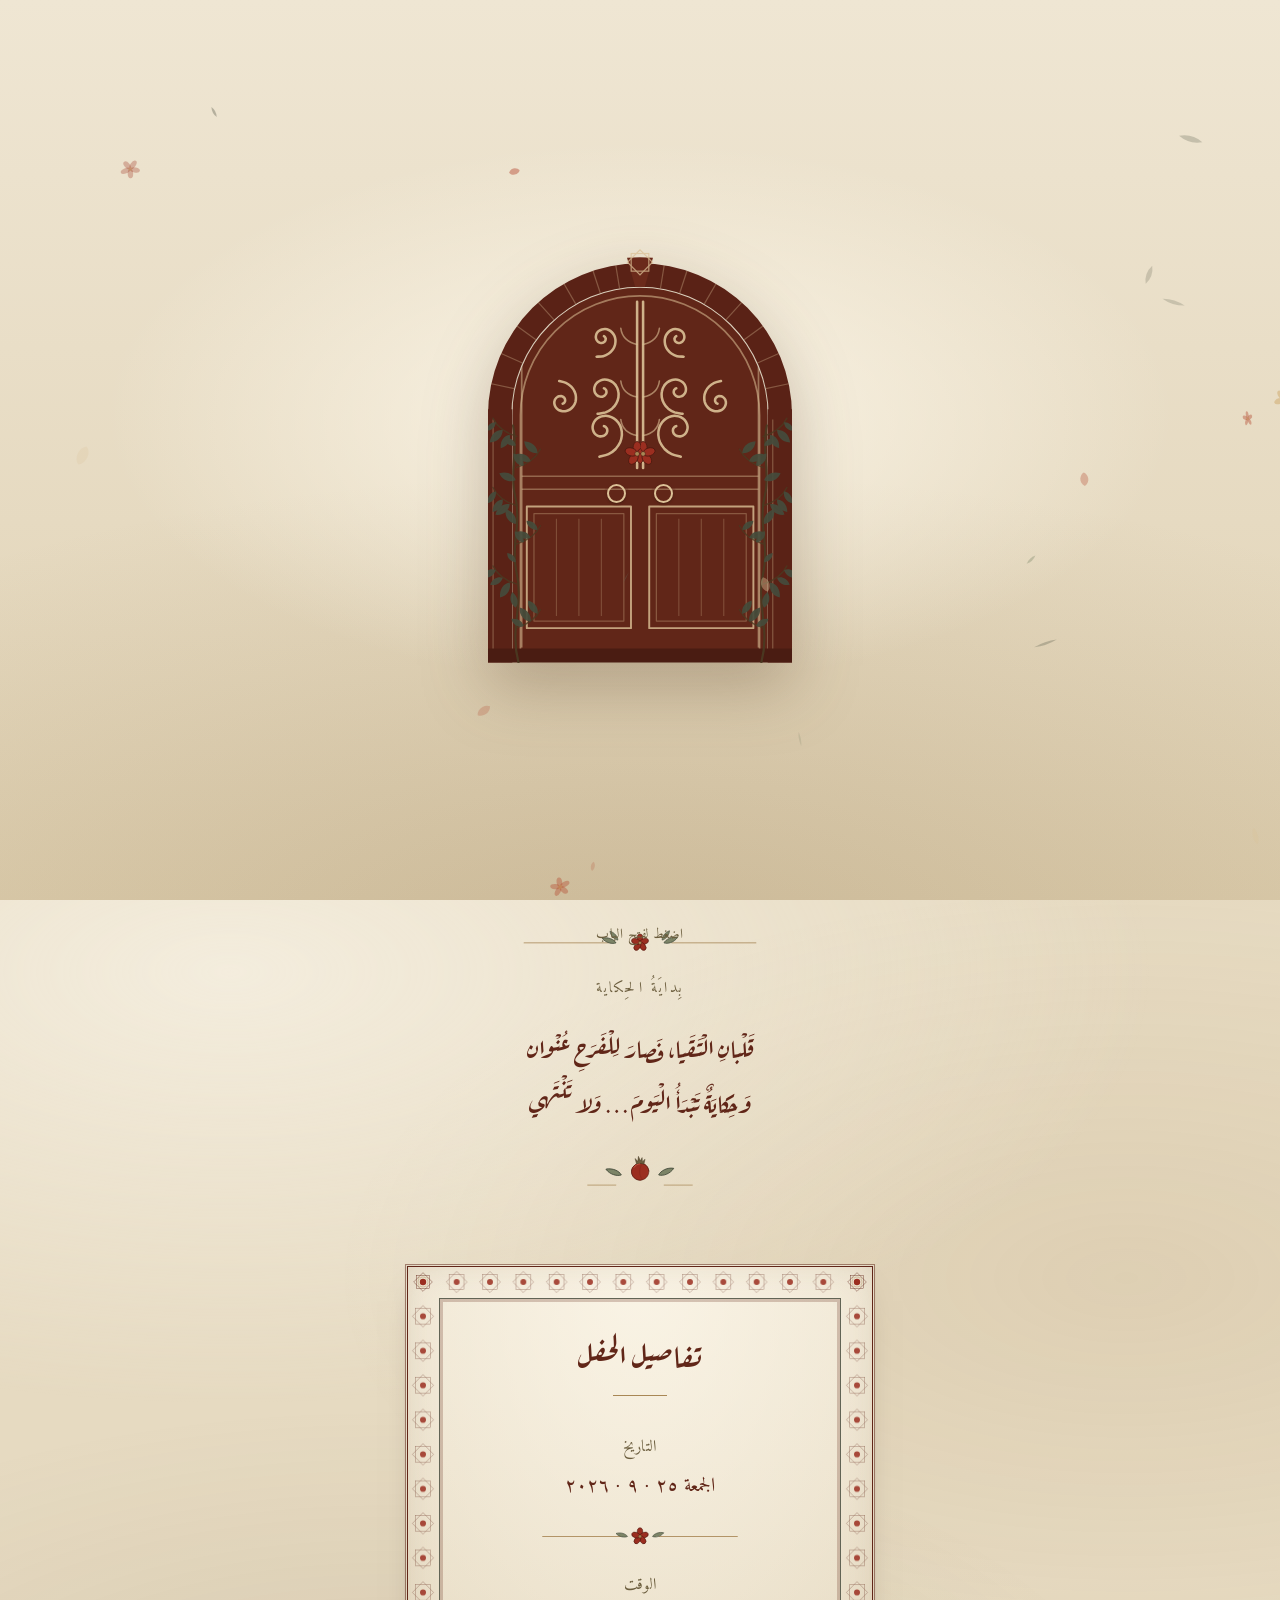
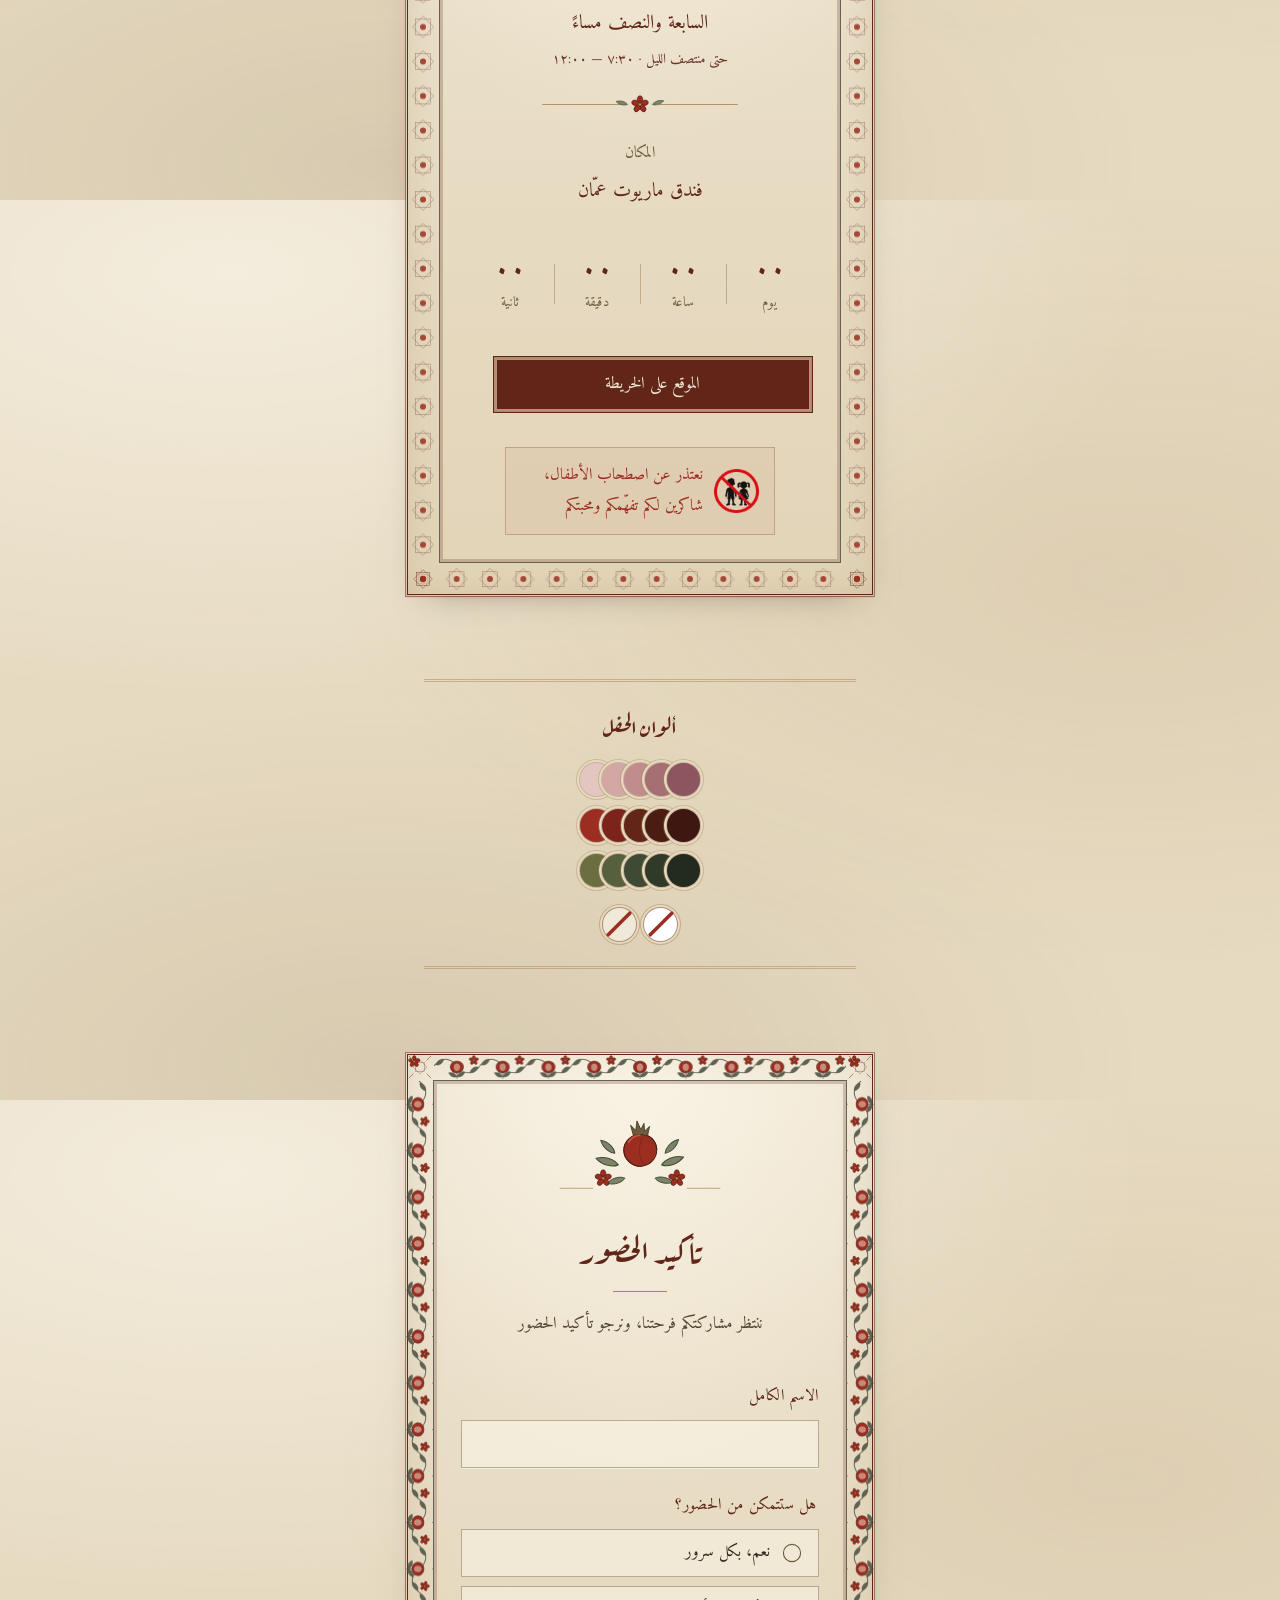
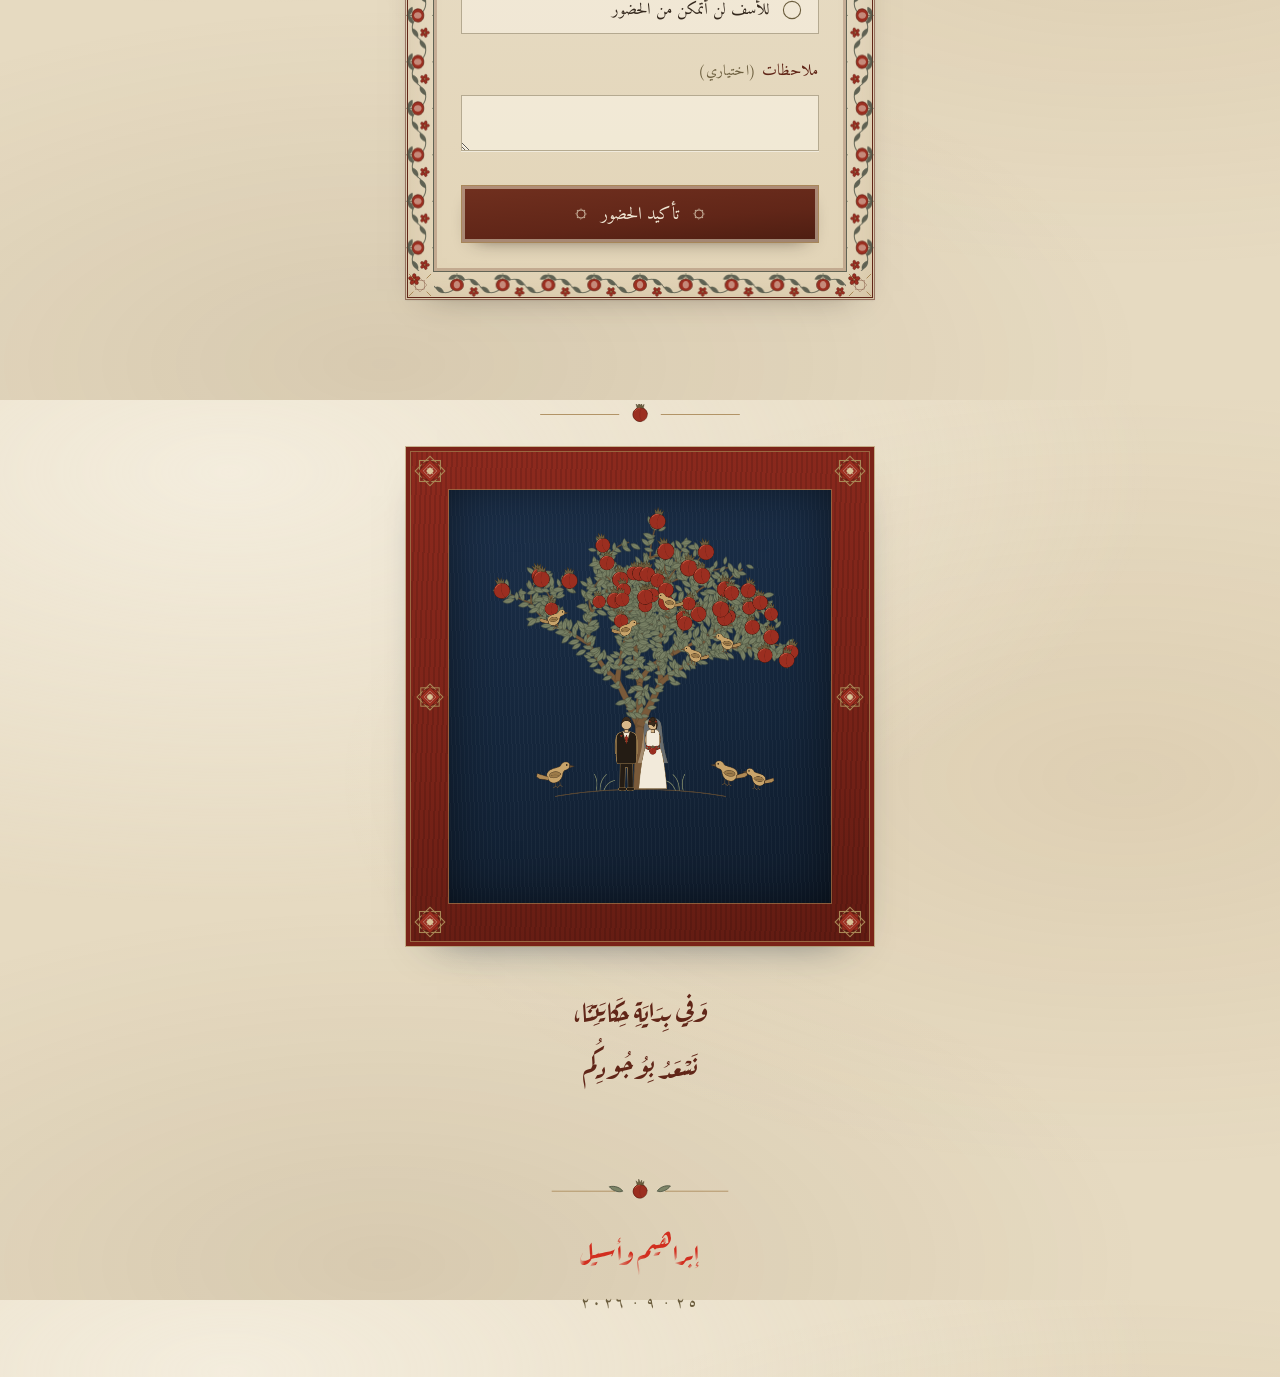
==== commit 8fc63b03: "The birds fly in now instead of arriving They were covering half the distance in the first third of " ====
--- a/index.html
+++ b/index.html
@@ -34,7 +34,7 @@
 <!-- ⚠️ Bump ?v= on BOTH of these whenever you edit style.css or script.js.
      Browsers cache them hard; without a new URL a guest who has already
      opened the invitation keeps seeing the old design. -->
-<link rel="stylesheet" href="style.css?v=122">
+<link rel="stylesheet" href="style.css?v=123">
 
 <!-- The cover and the scroll lock are opt-in: with JavaScript off the
      guest lands straight on the invitation instead of a dead layer. -->
@@ -2529,6 +2529,6 @@
 
 </main>
 
-<script src="script.js?v=122" defer></script>
+<script src="script.js?v=123" defer></script>
 </body>
 </html>
--- a/style.css
+++ b/style.css
@@ -765,41 +765,60 @@
    in that smaller space and have to be bigger to clear the frame than
    the ones for the birds standing on the floor. */
 .tree--land .bd{
-  animation:birdIn 1.55s cubic-bezier(.2,.62,.3,1) both;
+  /* linear on purpose. The stops below already carry the speed profile;
+     putting an ease on top of them applied the deceleration twice, which
+     is what made the first half a streak and the rest a crawl. */
+  animation:birdIn 2.8s linear both;
   will-change:transform, opacity;
-  animation-delay:calc(2.95s + var(--o) * .24s);
-}
-/* A bird does not travel in a straight line to a branch. It comes in
-   high and fast, loses speed as it closes, drops the last stretch, then
-   flares — nose up, almost stopped — and settles. The stops below are
-   that shape: most of the ground is covered in the first third. */
+  animation-delay:calc(2.6s + var(--o) * .22s);
+}
+/* Eleven stops at even intervals, each covering a little less ground than
+   the one before. Even spacing is the point: the browser interpolates
+   linearly between stops, so equal time steps with shrinking distances is
+   a smooth deceleration, and with this many of them there is no segment
+   long enough to read as a straight dash.
+
+   y trails x — the bird holds its height while it closes the distance,
+   then comes down. At 97% it is a few pixels ABOVE the branch: that is
+   the flare, the last thing a bird does before it drops onto its feet. */
 @keyframes birdIn{
   0%   { transform:translate(var(--ex),var(--ey)) rotate(var(--er)); opacity:0 }
-  10%  { opacity:1 }
-  32%  { transform:translate(calc(var(--ex) * .52),calc(var(--ey) * .78))
-         rotate(calc(var(--er) * .92)); opacity:1 }
-  58%  { transform:translate(calc(var(--ex) * .22),calc(var(--ey) * .46))
-         rotate(calc(var(--er) * .6)); opacity:1 }
-  78%  { transform:translate(calc(var(--ex) * .07),calc(var(--ey) * .19))
-         rotate(calc(var(--er) * .3)); opacity:1 }
-  /* the flare: it rises a touch and tips the other way to brake */
-  91%  { transform:translate(0,-7px) rotate(calc(var(--er) * -.3)); opacity:1 }
+  8%   { transform:translate(calc(var(--ex) * .9),calc(var(--ey) * .93))
+         rotate(var(--er)); opacity:1 }
+  20%  { transform:translate(calc(var(--ex) * .76),calc(var(--ey) * .84))
+         rotate(calc(var(--er) * .96)) }
+  32%  { transform:translate(calc(var(--ex) * .62),calc(var(--ey) * .73))
+         rotate(calc(var(--er) * .9)) }
+  44%  { transform:translate(calc(var(--ex) * .48),calc(var(--ey) * .6))
+         rotate(calc(var(--er) * .82)) }
+  56%  { transform:translate(calc(var(--ex) * .35),calc(var(--ey) * .47))
+         rotate(calc(var(--er) * .7)) }
+  67%  { transform:translate(calc(var(--ex) * .24),calc(var(--ey) * .34))
+         rotate(calc(var(--er) * .56)) }
+  77%  { transform:translate(calc(var(--ex) * .15),calc(var(--ey) * .22))
+         rotate(calc(var(--er) * .42)) }
+  86%  { transform:translate(calc(var(--ex) * .085),calc(var(--ey) * .12))
+         rotate(calc(var(--er) * .28)) }
+  93%  { transform:translate(calc(var(--ex) * .038),calc(var(--ey) * .05))
+         rotate(calc(var(--er) * .14)) }
+  97%  { transform:translate(calc(var(--ex) * .012),-5px)
+         rotate(calc(var(--er) * -.22)) }
   100% { transform:none; opacity:1 }
 }
 
-/* The wings. They are a group of their own inside the bird so the beat
-   and the flight path are two simple animations instead of one keyframe
-   list carrying both. fill-box puts the origin on the bird's own body,
-   so one rule serves all eight wherever they sit.
-   Eight iterations of an alternating half-beat land back at rest, so the
-   wings are already folded when the feet touch — no need to cut the
-   animation off mid-stroke. */
+/* The wings. A group of their own inside the bird, so the beat and the
+   flight path are two simple animations instead of one keyframe list
+   carrying both; fill-box puts the origin on the bird's own body, so one
+   rule serves all eight wherever they sit.
+   Twenty-two iterations of an alternating half-beat fill the 2.8s flight
+   and land on an even count, which is rest — so the wings are folded by
+   the time the feet touch and nothing is cut off mid-stroke. */
 .wing{ transform-box:fill-box; transform-origin:50% 42% }
 .tree--land .wing{
-  animation:flap .19s ease-in-out 8 alternate;
-  animation-delay:calc(2.95s + var(--o) * .24s);
-}
-@keyframes flap{ from{ transform:scaleY(1) } to{ transform:scaleY(.82) } }
+  animation:flap .128s ease-in-out 22 alternate;
+  animation-delay:calc(2.6s + var(--o) * .22s);
+}
+@keyframes flap{ from{ transform:scaleY(1) } to{ transform:scaleY(.8) } }
 
 /* down, and back to shifting their weight. Two classes so it outranks
    the entrance rule whichever order they end up in. */
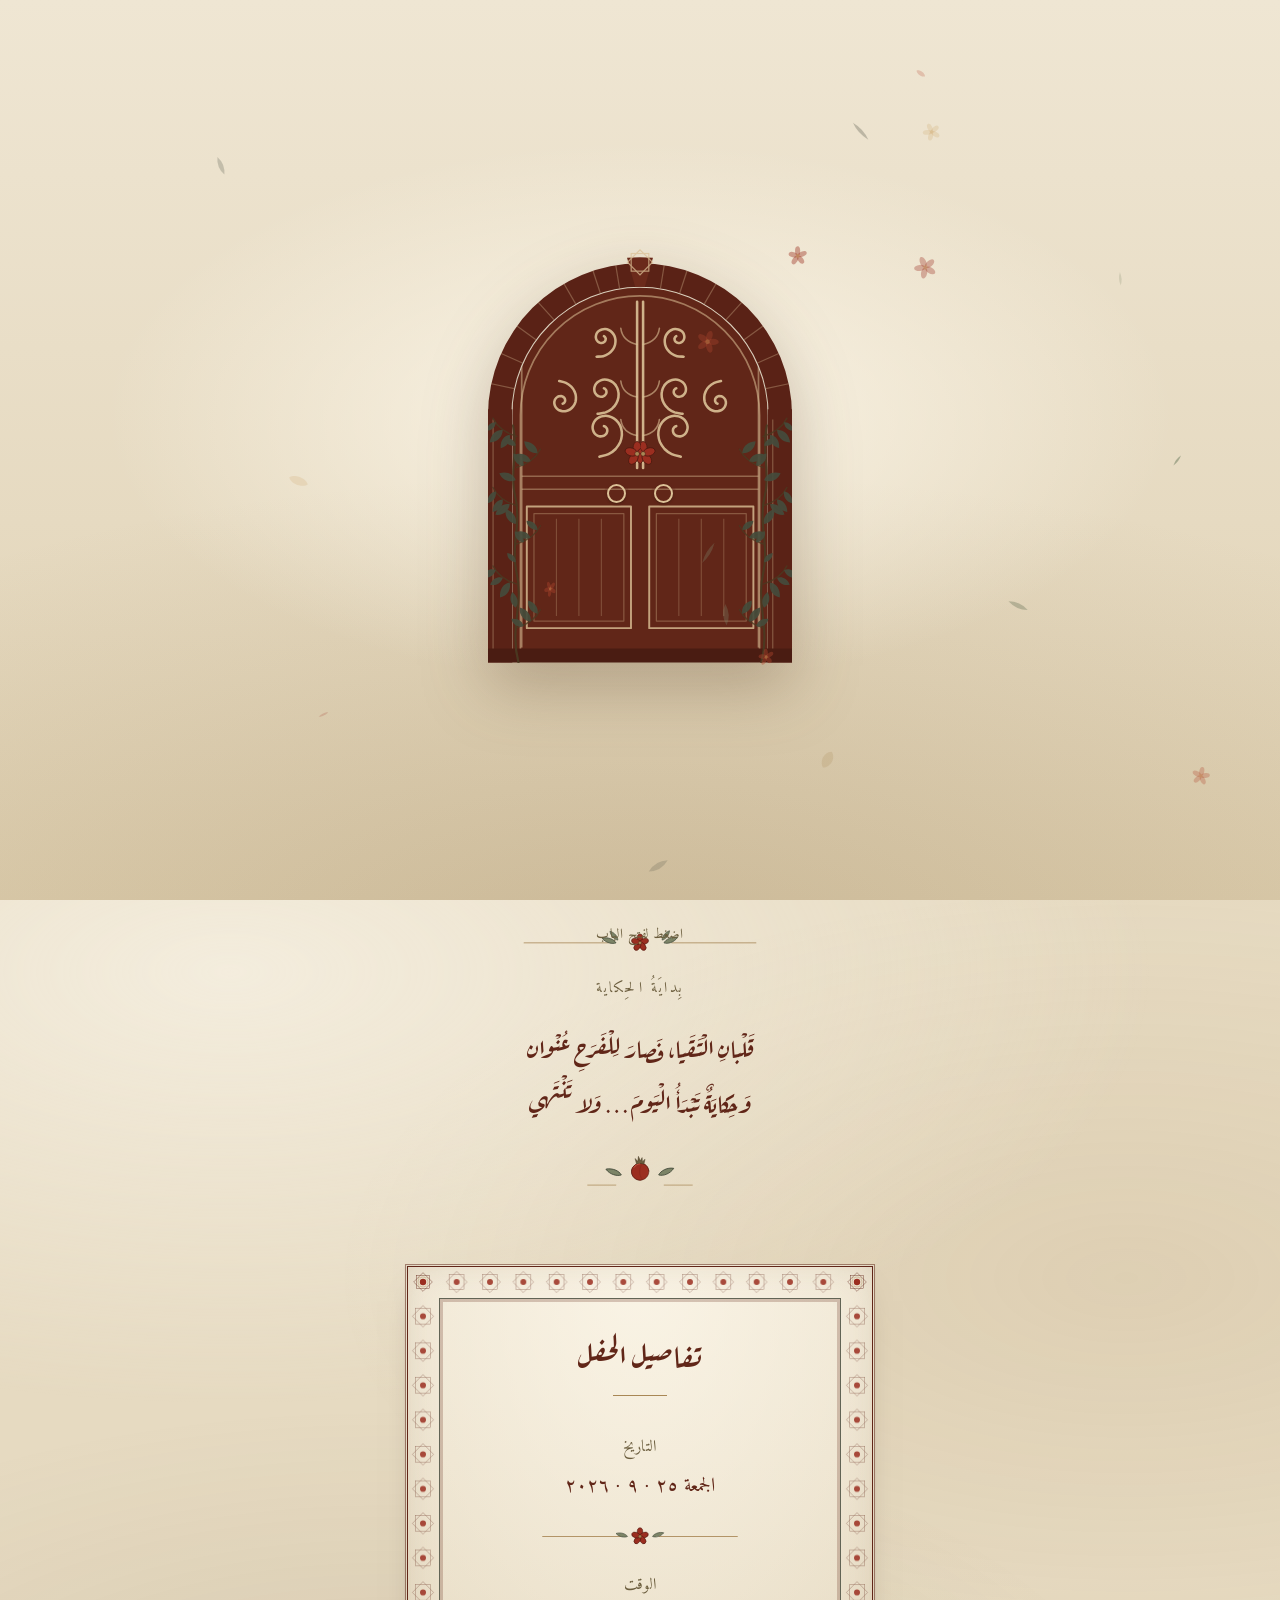
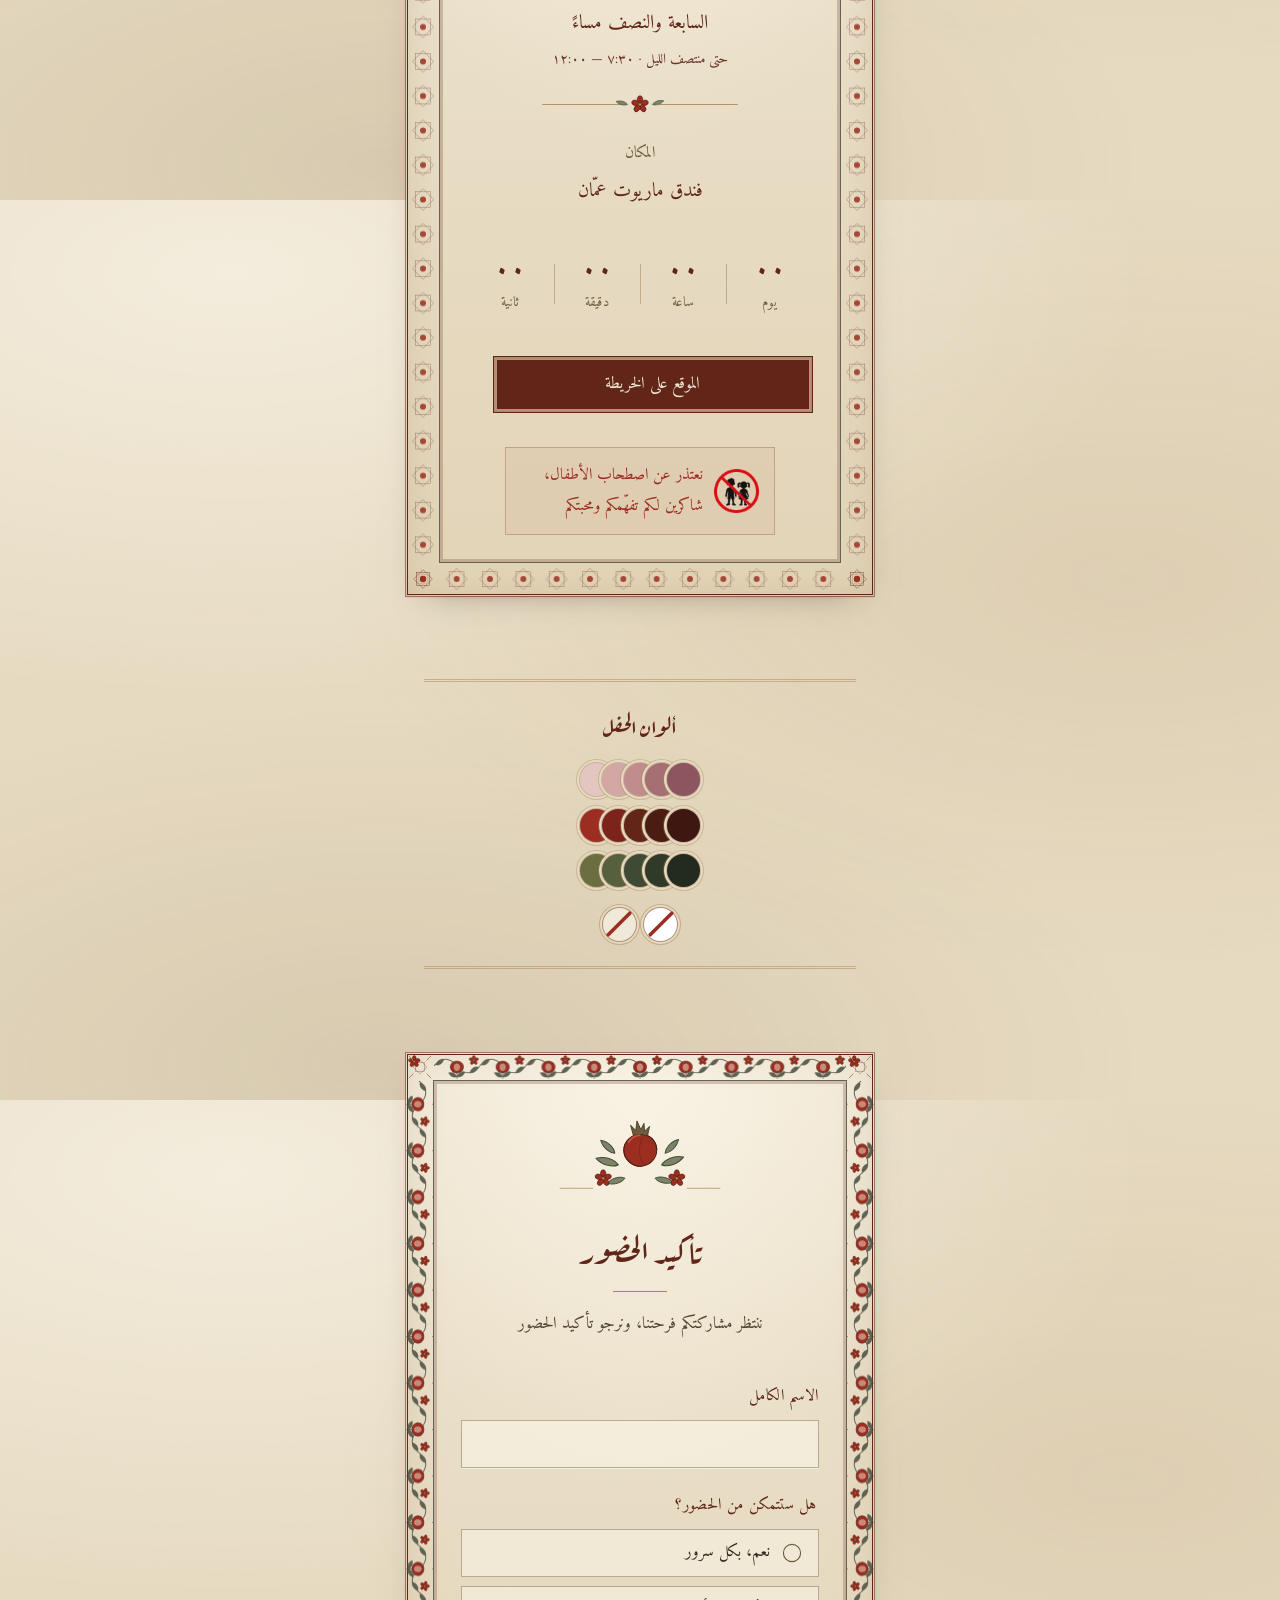
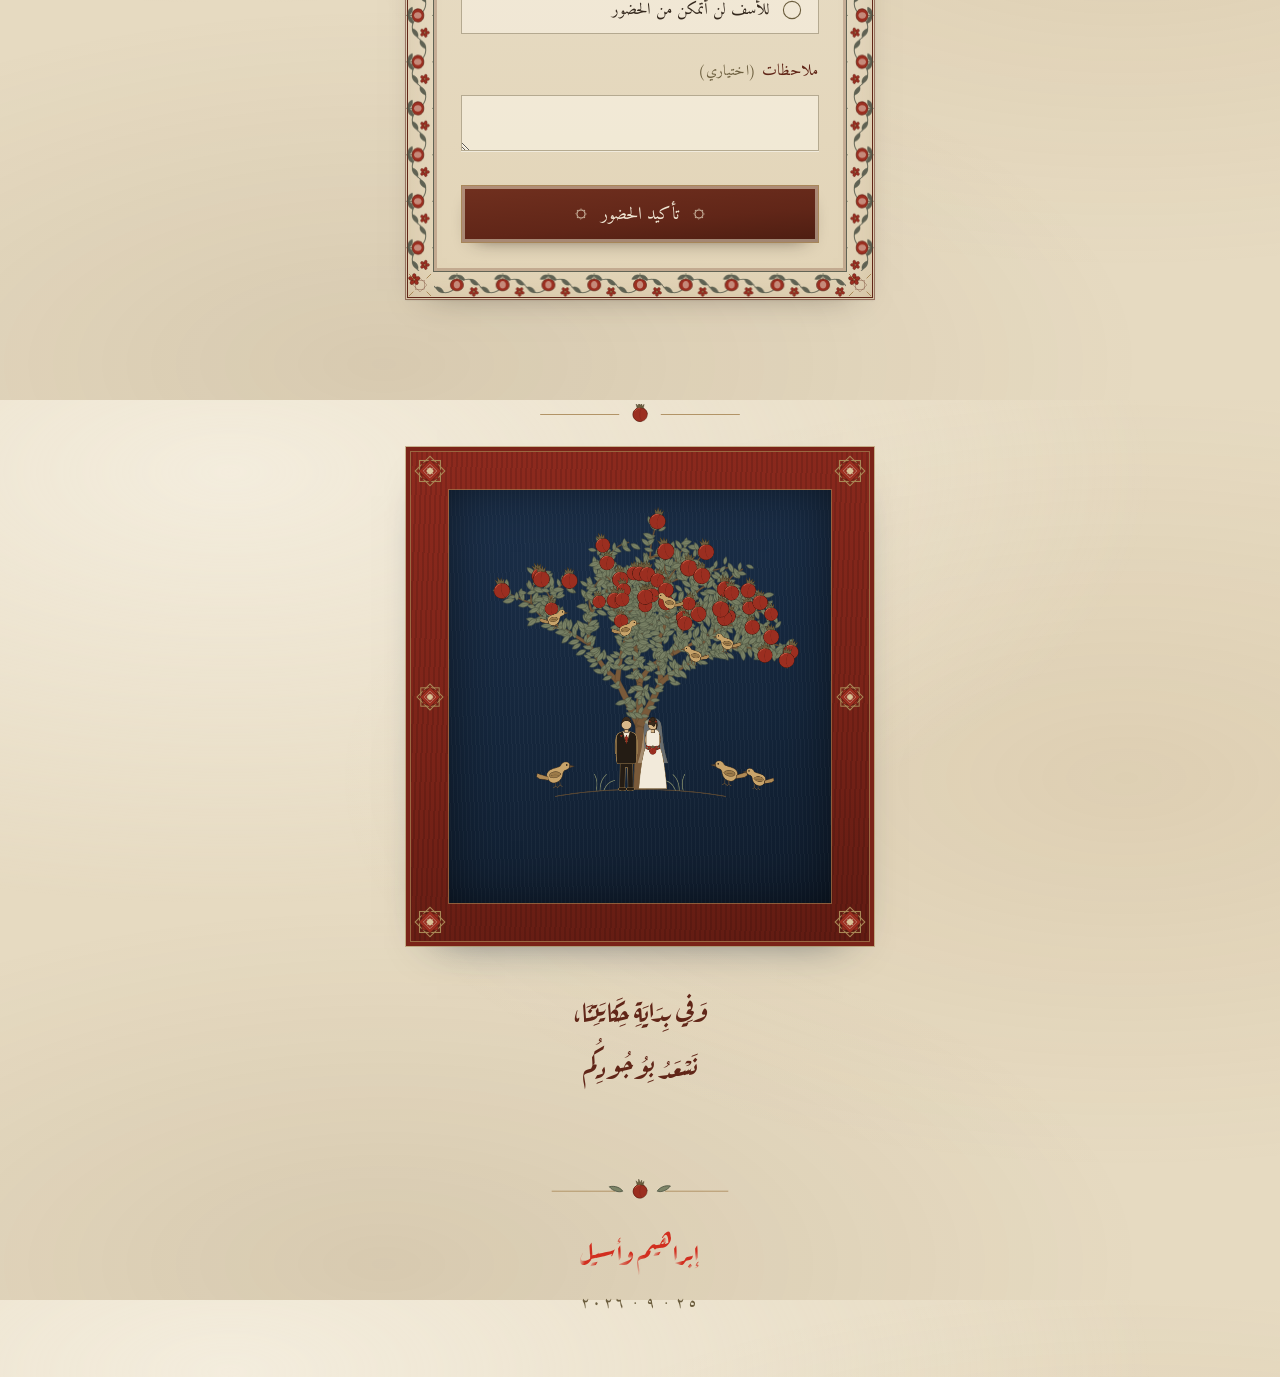
==== commit daee4163: "The replies have somewhere to go, and the couple have somewhere to read them Yes, Supabase — the inv" ====
--- a/index.html
+++ b/index.html
@@ -34,7 +34,7 @@
 <!-- ⚠️ Bump ?v= on BOTH of these whenever you edit style.css or script.js.
      Browsers cache them hard; without a new URL a guest who has already
      opened the invitation keeps seeing the old design. -->
-<link rel="stylesheet" href="style.css?v=123">
+<link rel="stylesheet" href="style.css?v=124">
 
 <!-- The cover and the scroll lock are opt-in: with JavaScript off the
      guest lands straight on the invitation instead of a dead layer. -->
@@ -2529,6 +2529,7 @@
 
 </main>
 
-<script src="script.js?v=123" defer></script>
+<script src="config.js?v=1" defer></script>
+<script src="script.js?v=124" defer></script>
 </body>
 </html>
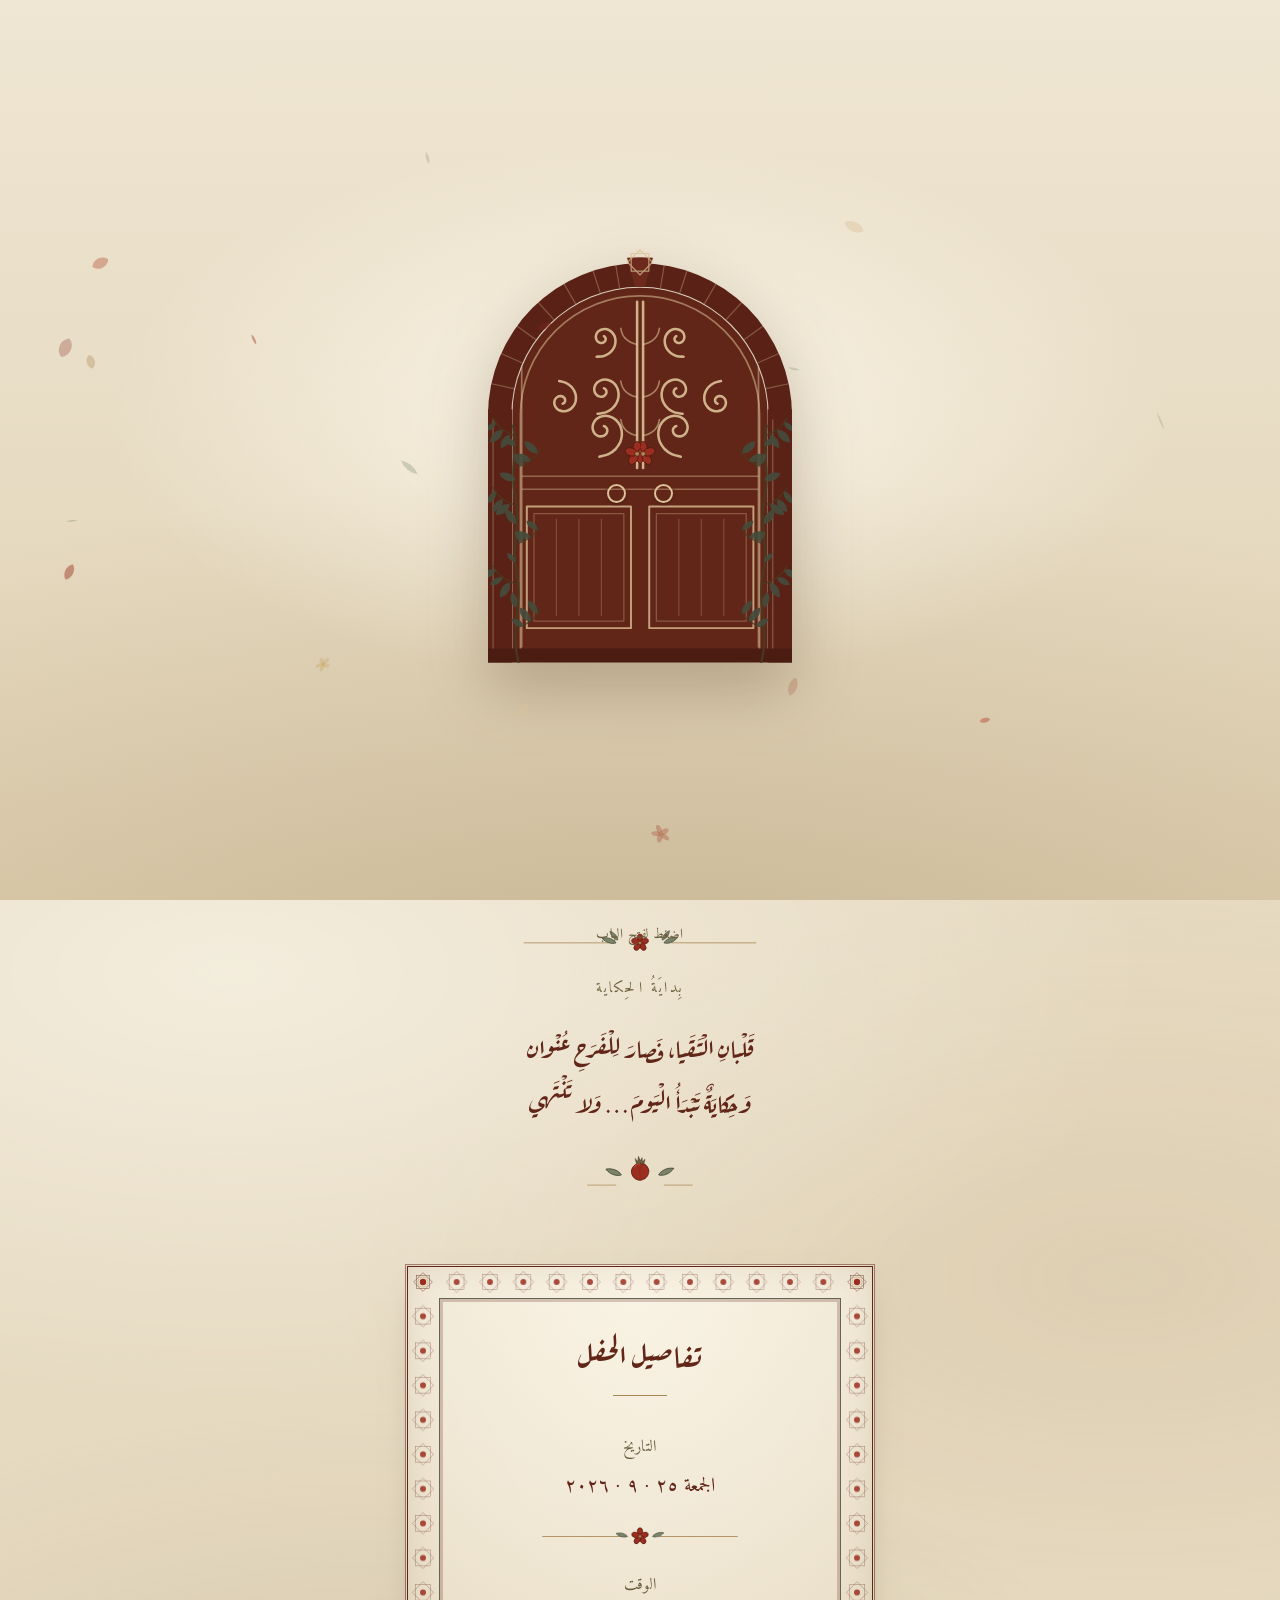
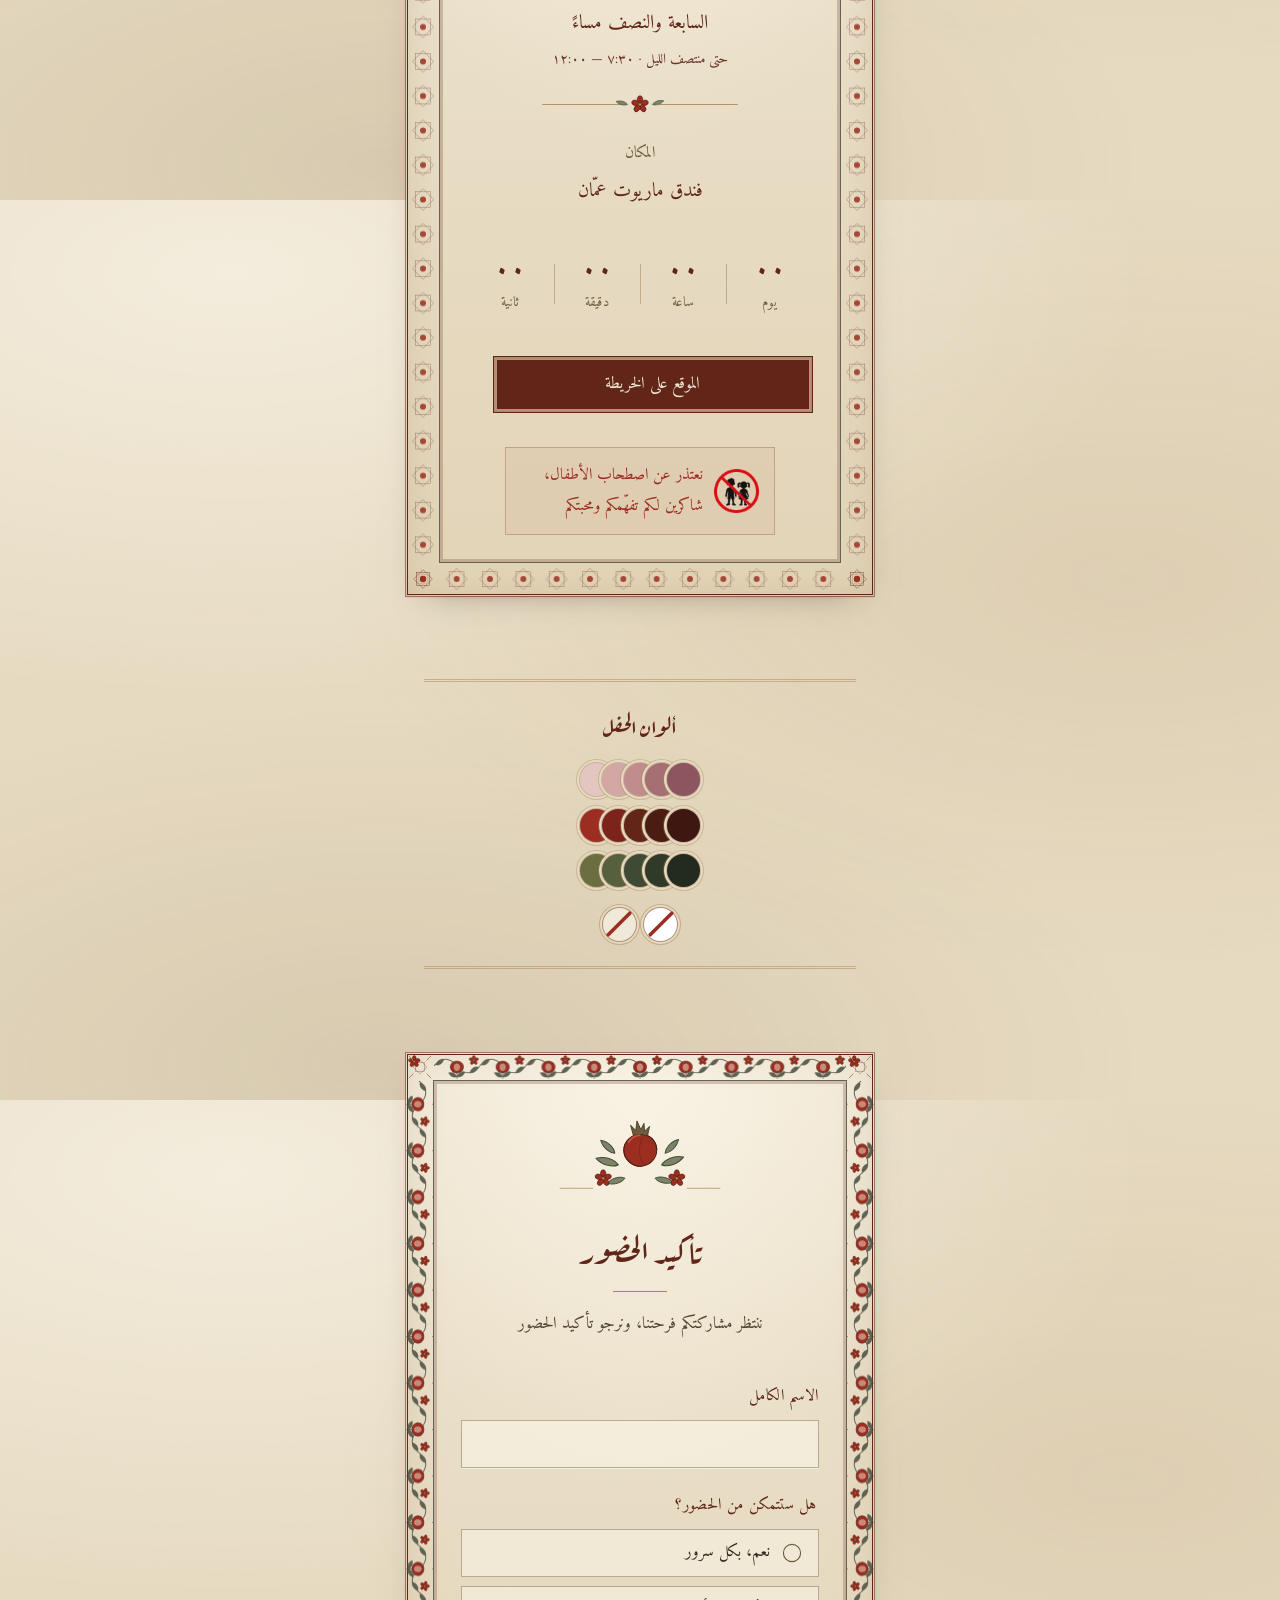
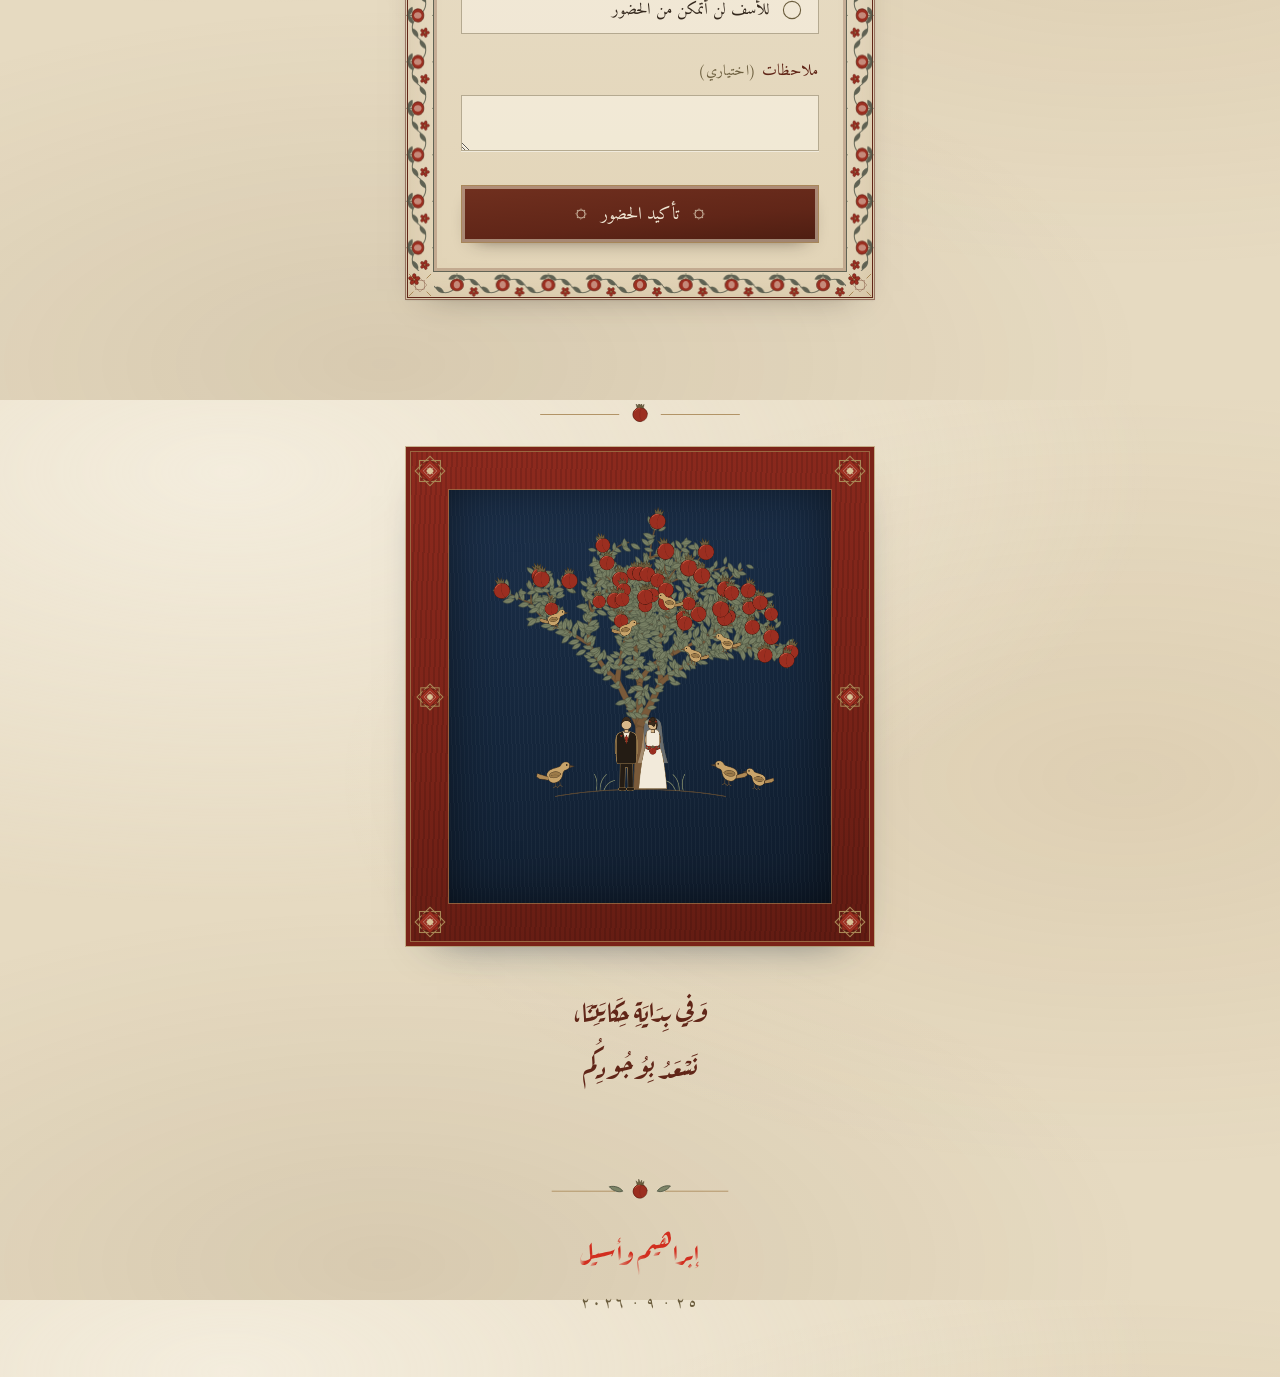
==== commit 37963119: "The list opens from a link, not a login No account and no password. The link is the credential:     " ====
--- a/index.html
+++ b/index.html
@@ -2529,7 +2529,7 @@
 
 </main>
 
-<script src="config.js?v=1" defer></script>
+<script src="config.js?v=2" defer></script>
 <script src="script.js?v=124" defer></script>
 </body>
 </html>
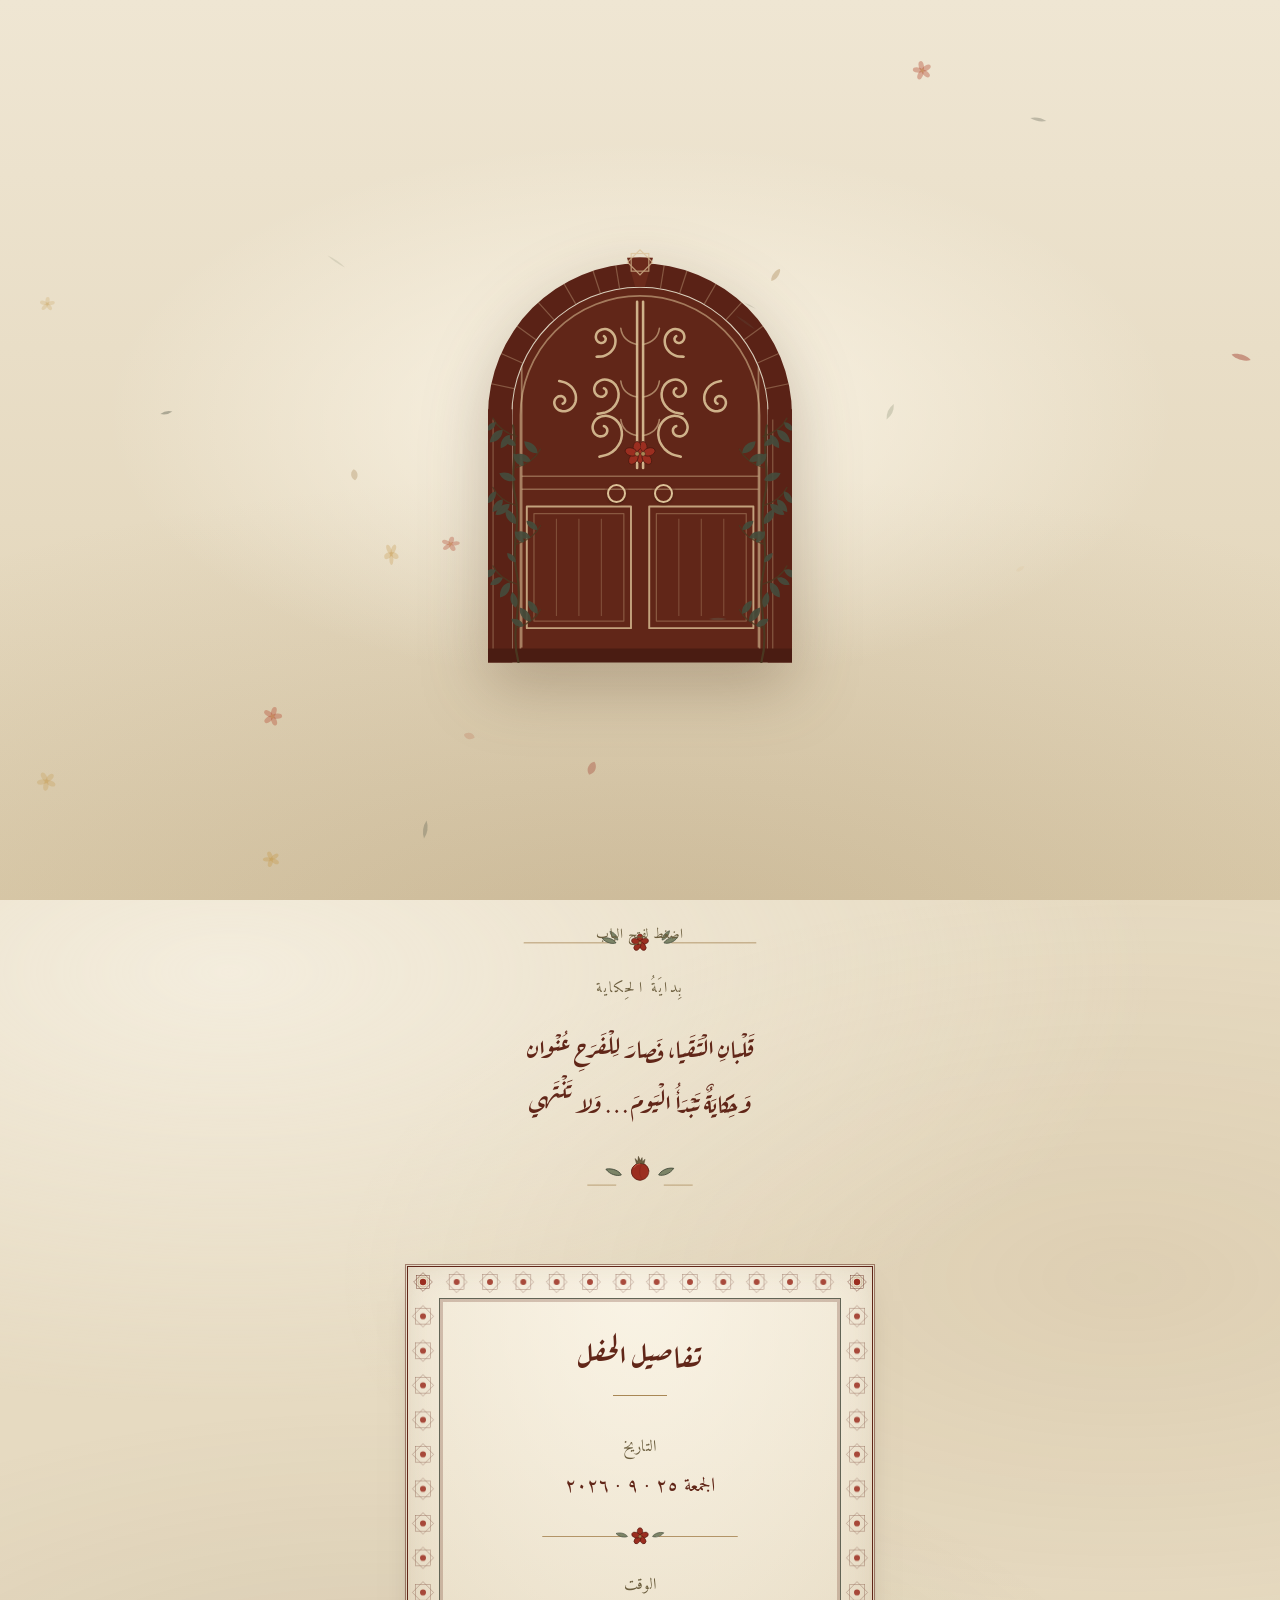
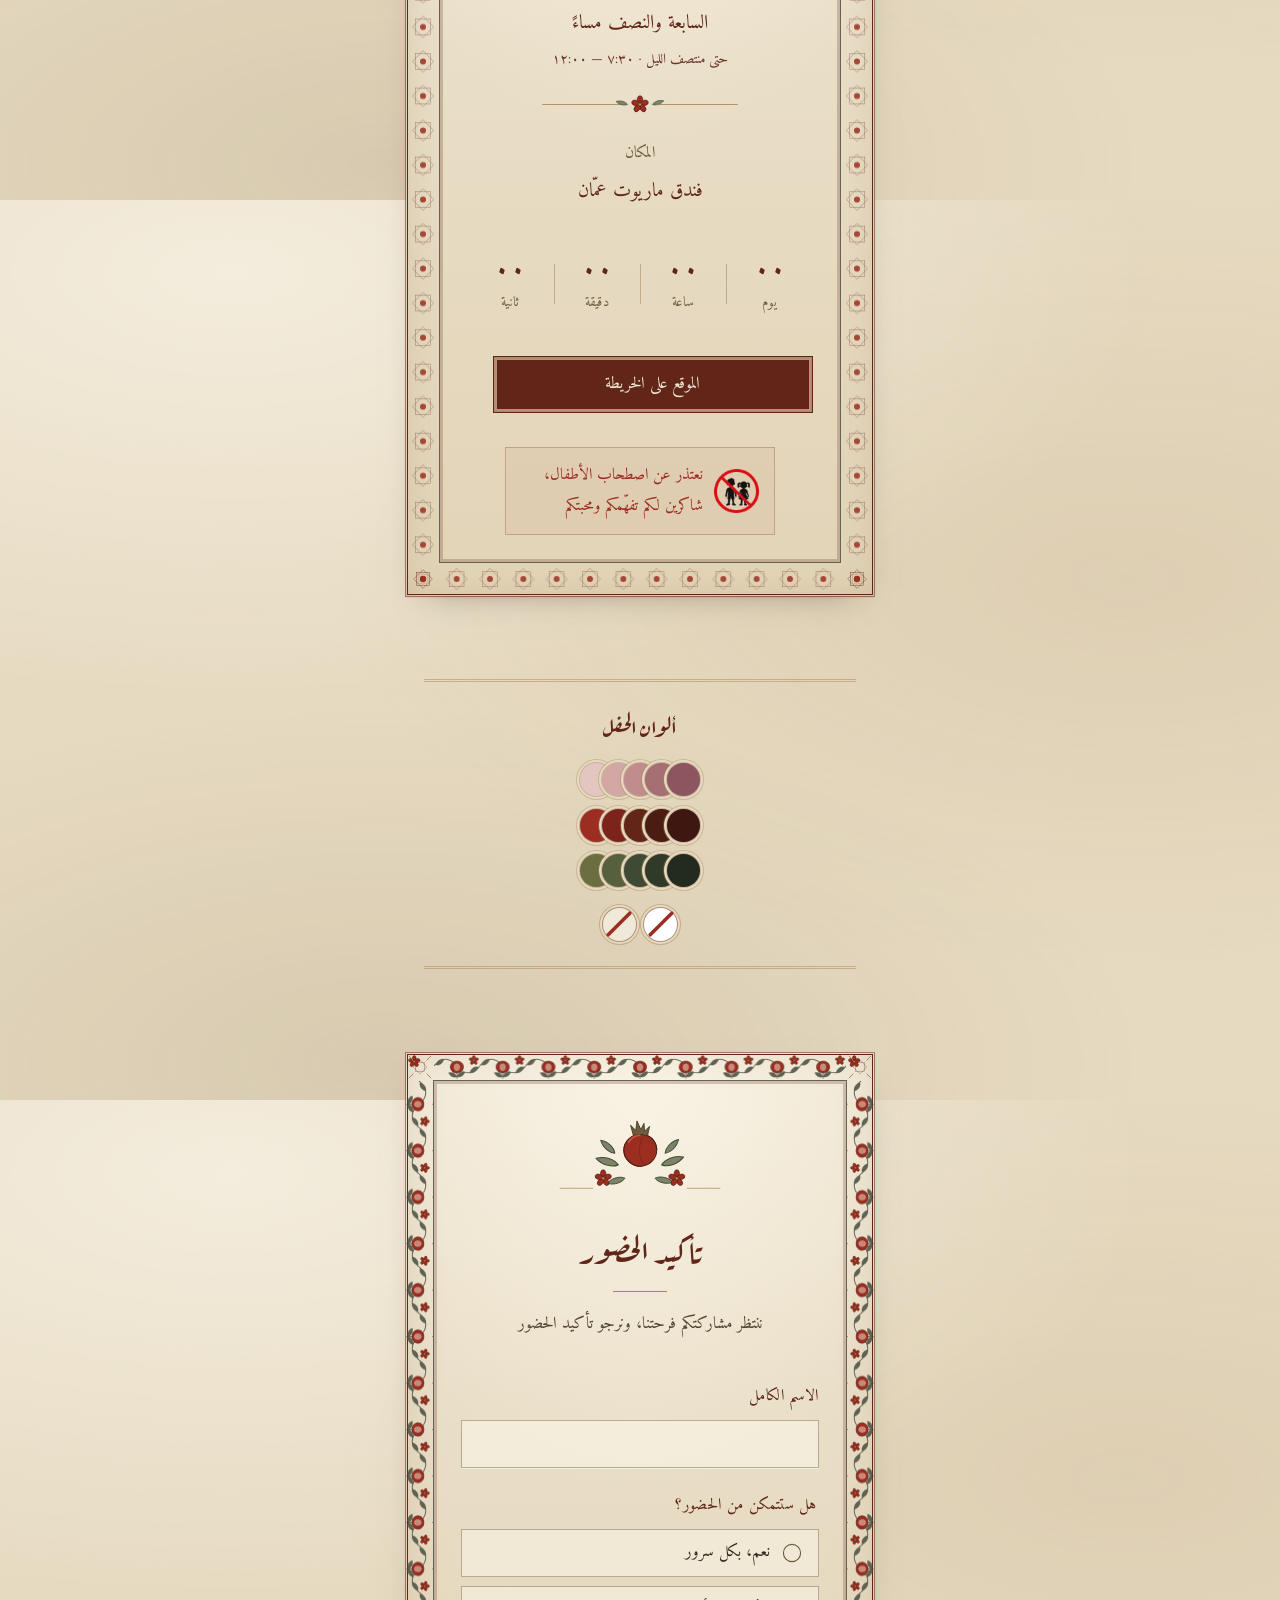
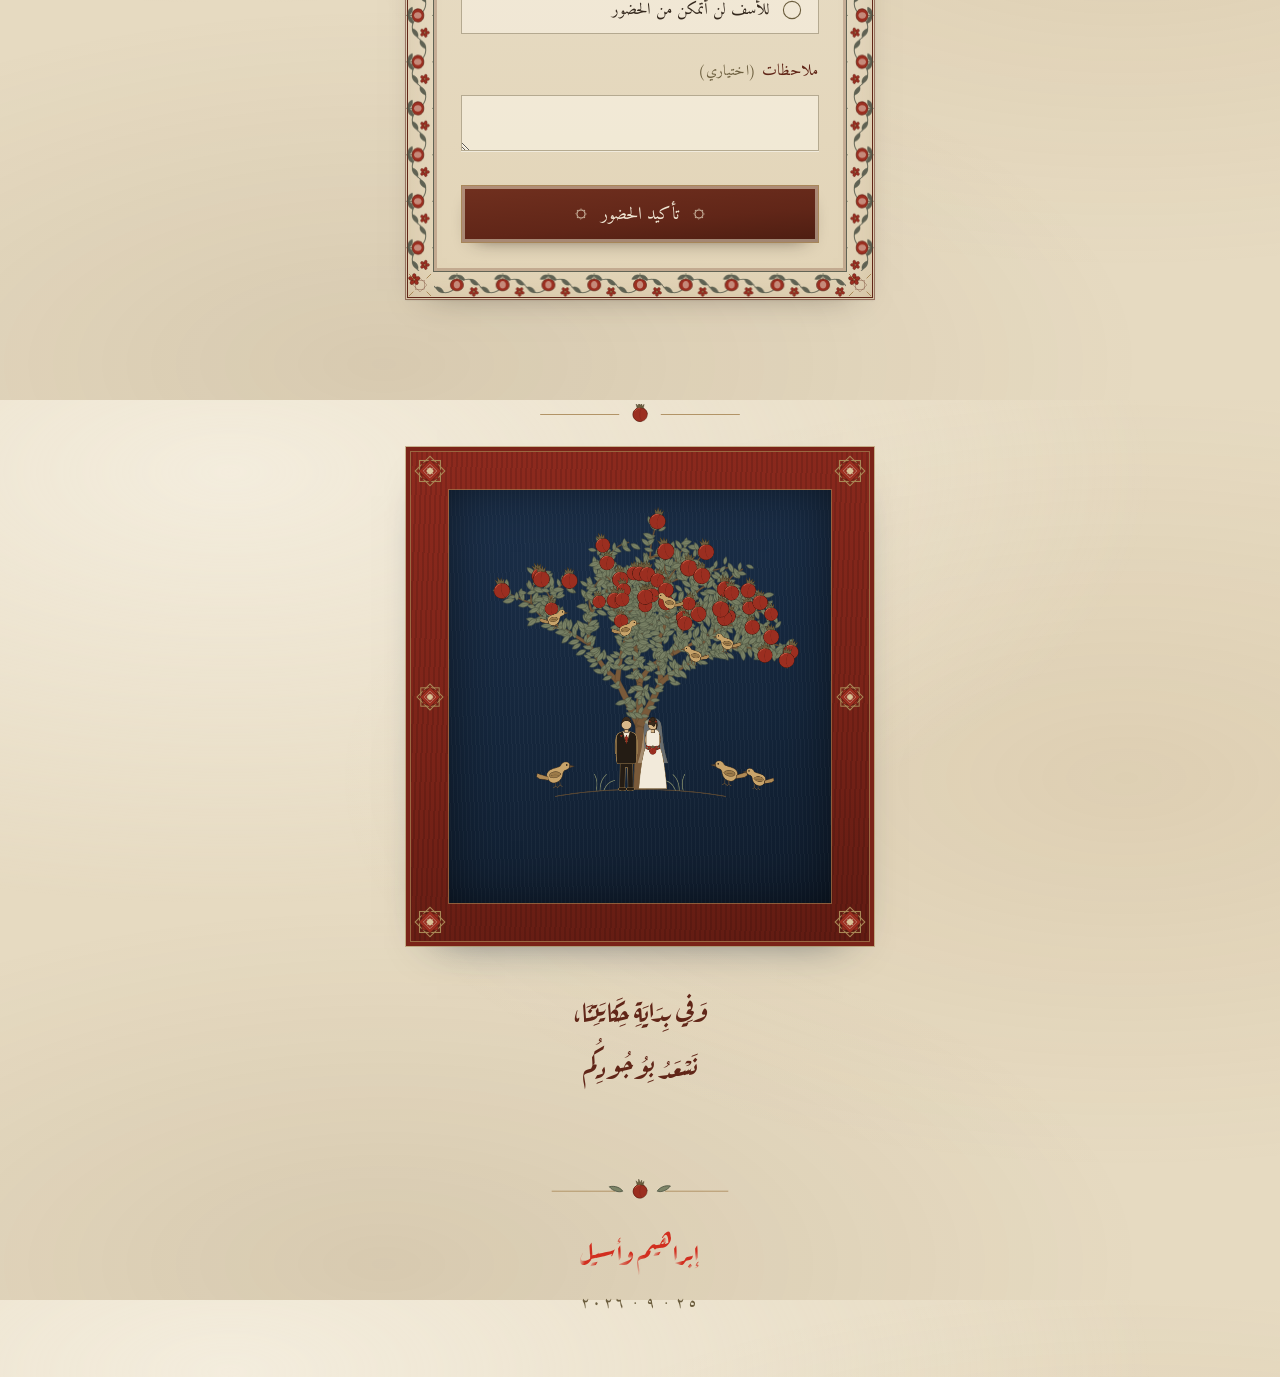
==== commit c3f912bf: "Cache-buster bumped ahead of the key going in config.js is loaded at ?v=3 on both pages now, so the " ====
--- a/index.html
+++ b/index.html
@@ -2529,7 +2529,7 @@
 
 </main>
 
-<script src="config.js?v=2" defer></script>
+<script src="config.js?v=3" defer></script>
 <script src="script.js?v=124" defer></script>
 </body>
 </html>
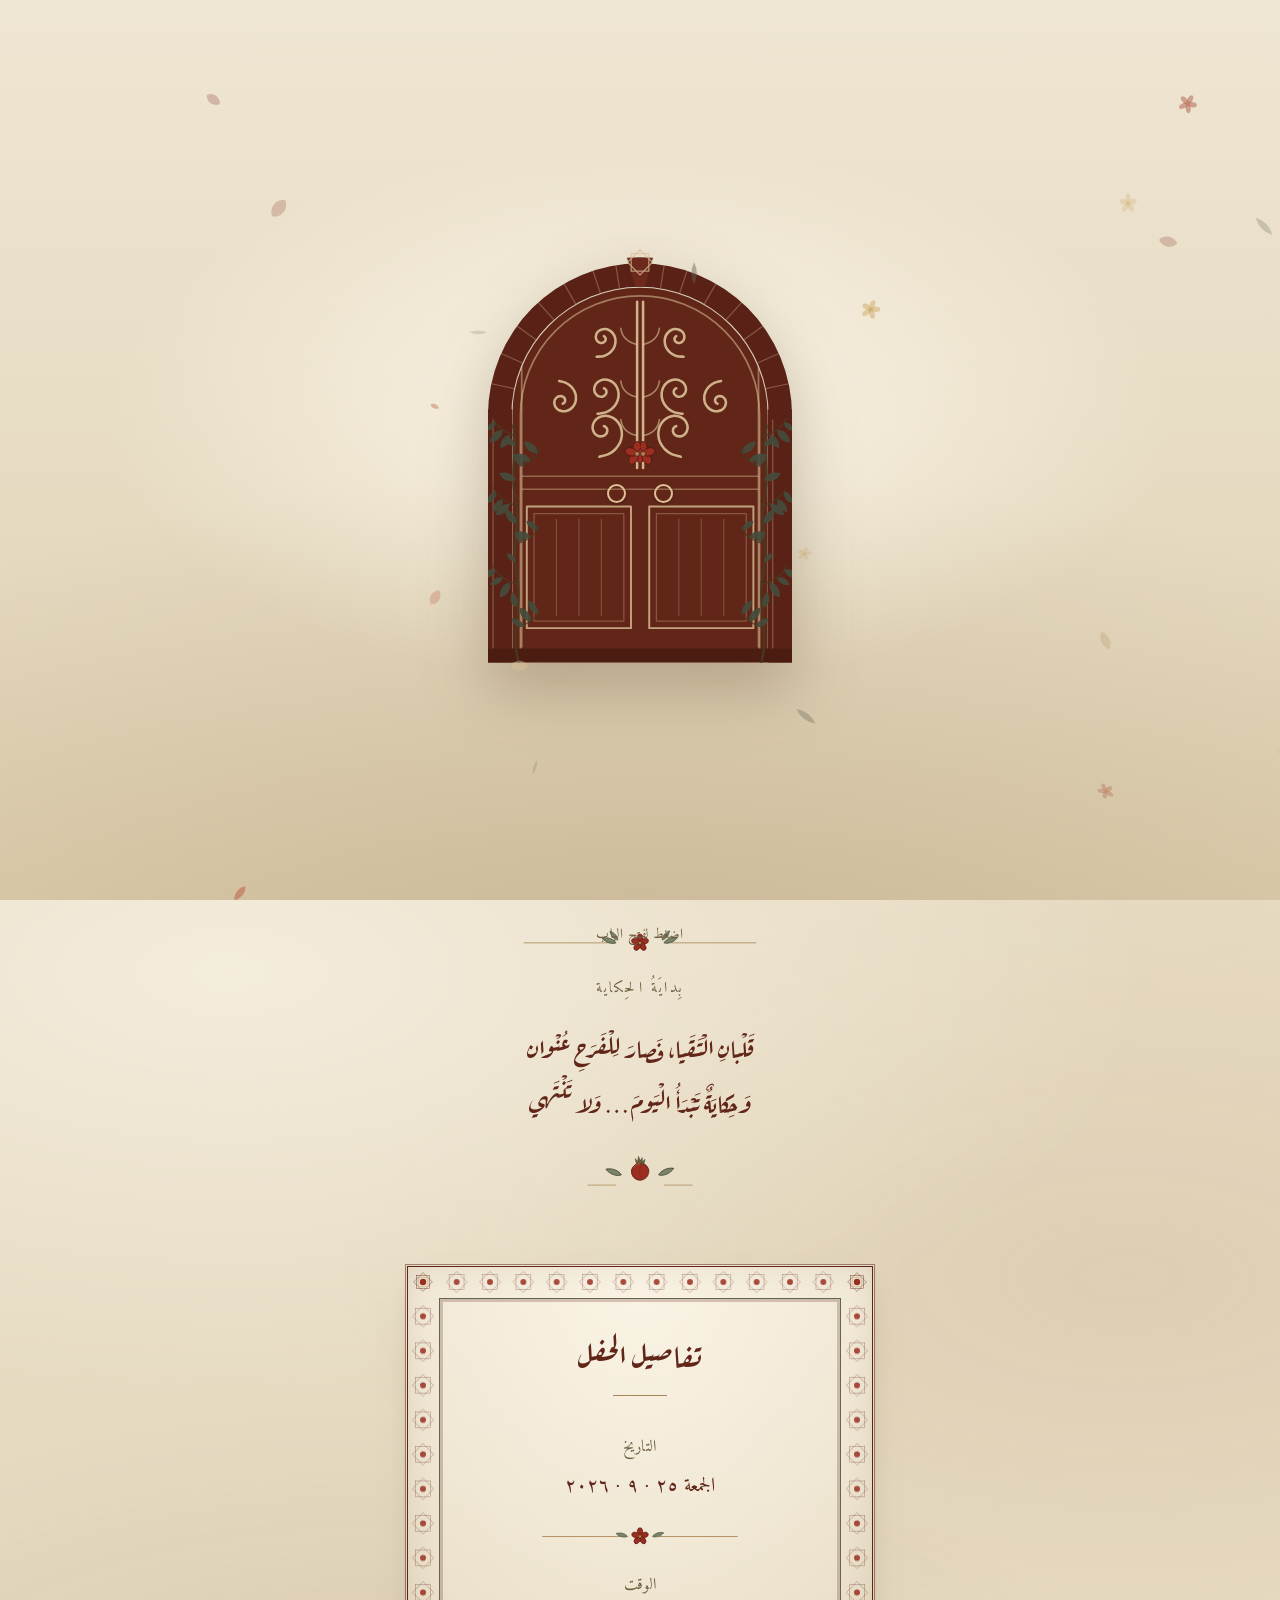
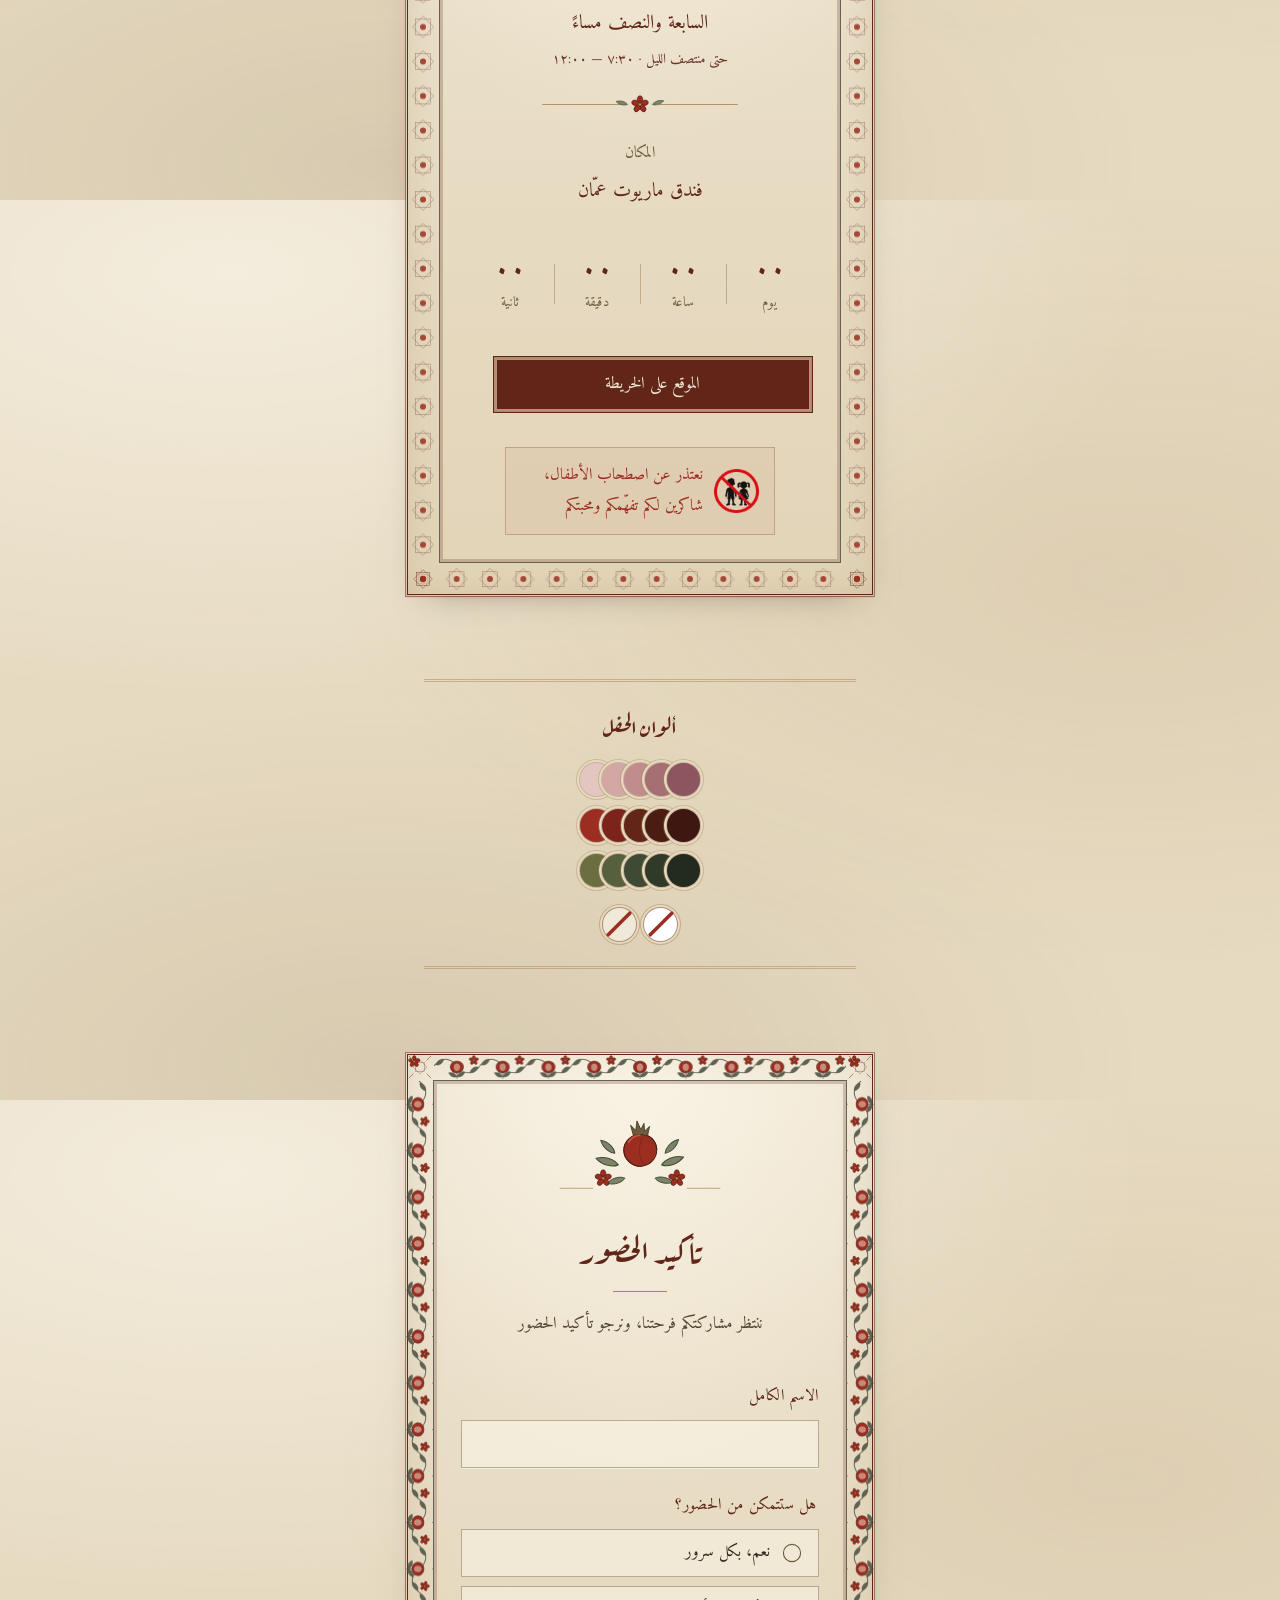
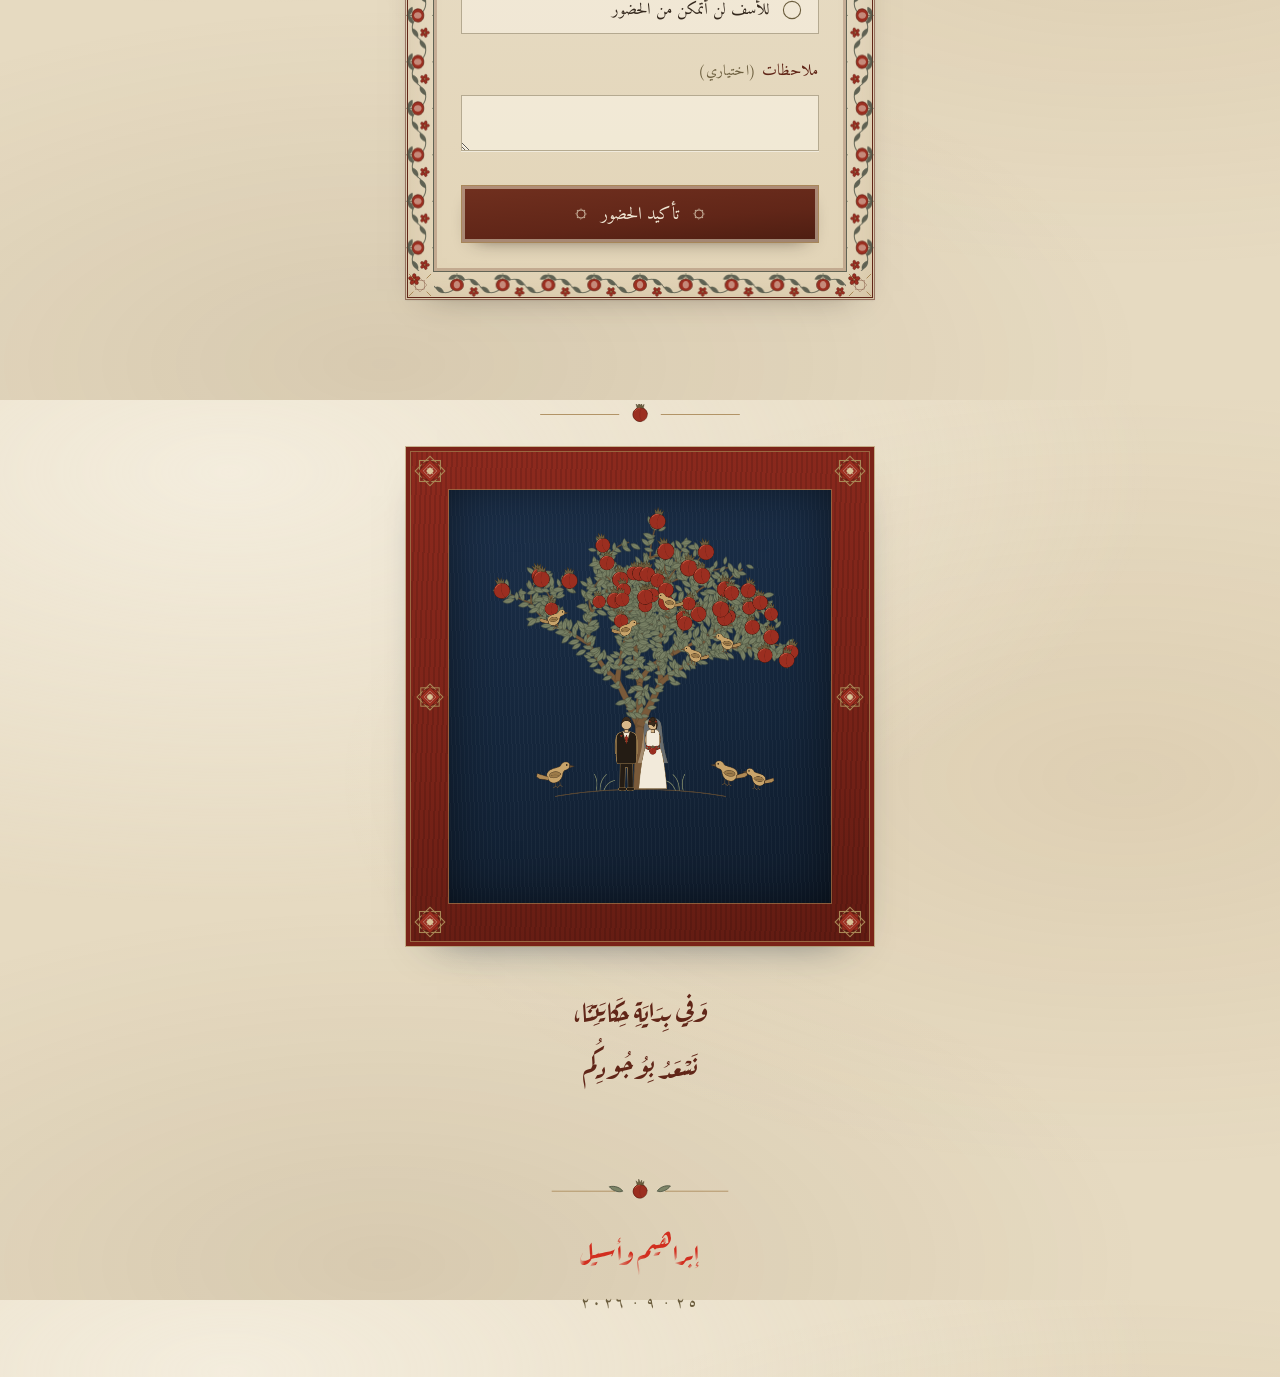
==== commit 3345bb09: "Both generations of Supabase public key The new sb_publishable_ keys are not JWTs. The old anon key " ====
--- a/index.html
+++ b/index.html
@@ -2530,6 +2530,6 @@
 </main>
 
 <script src="config.js?v=3" defer></script>
-<script src="script.js?v=124" defer></script>
+<script src="script.js?v=125" defer></script>
 </body>
 </html>
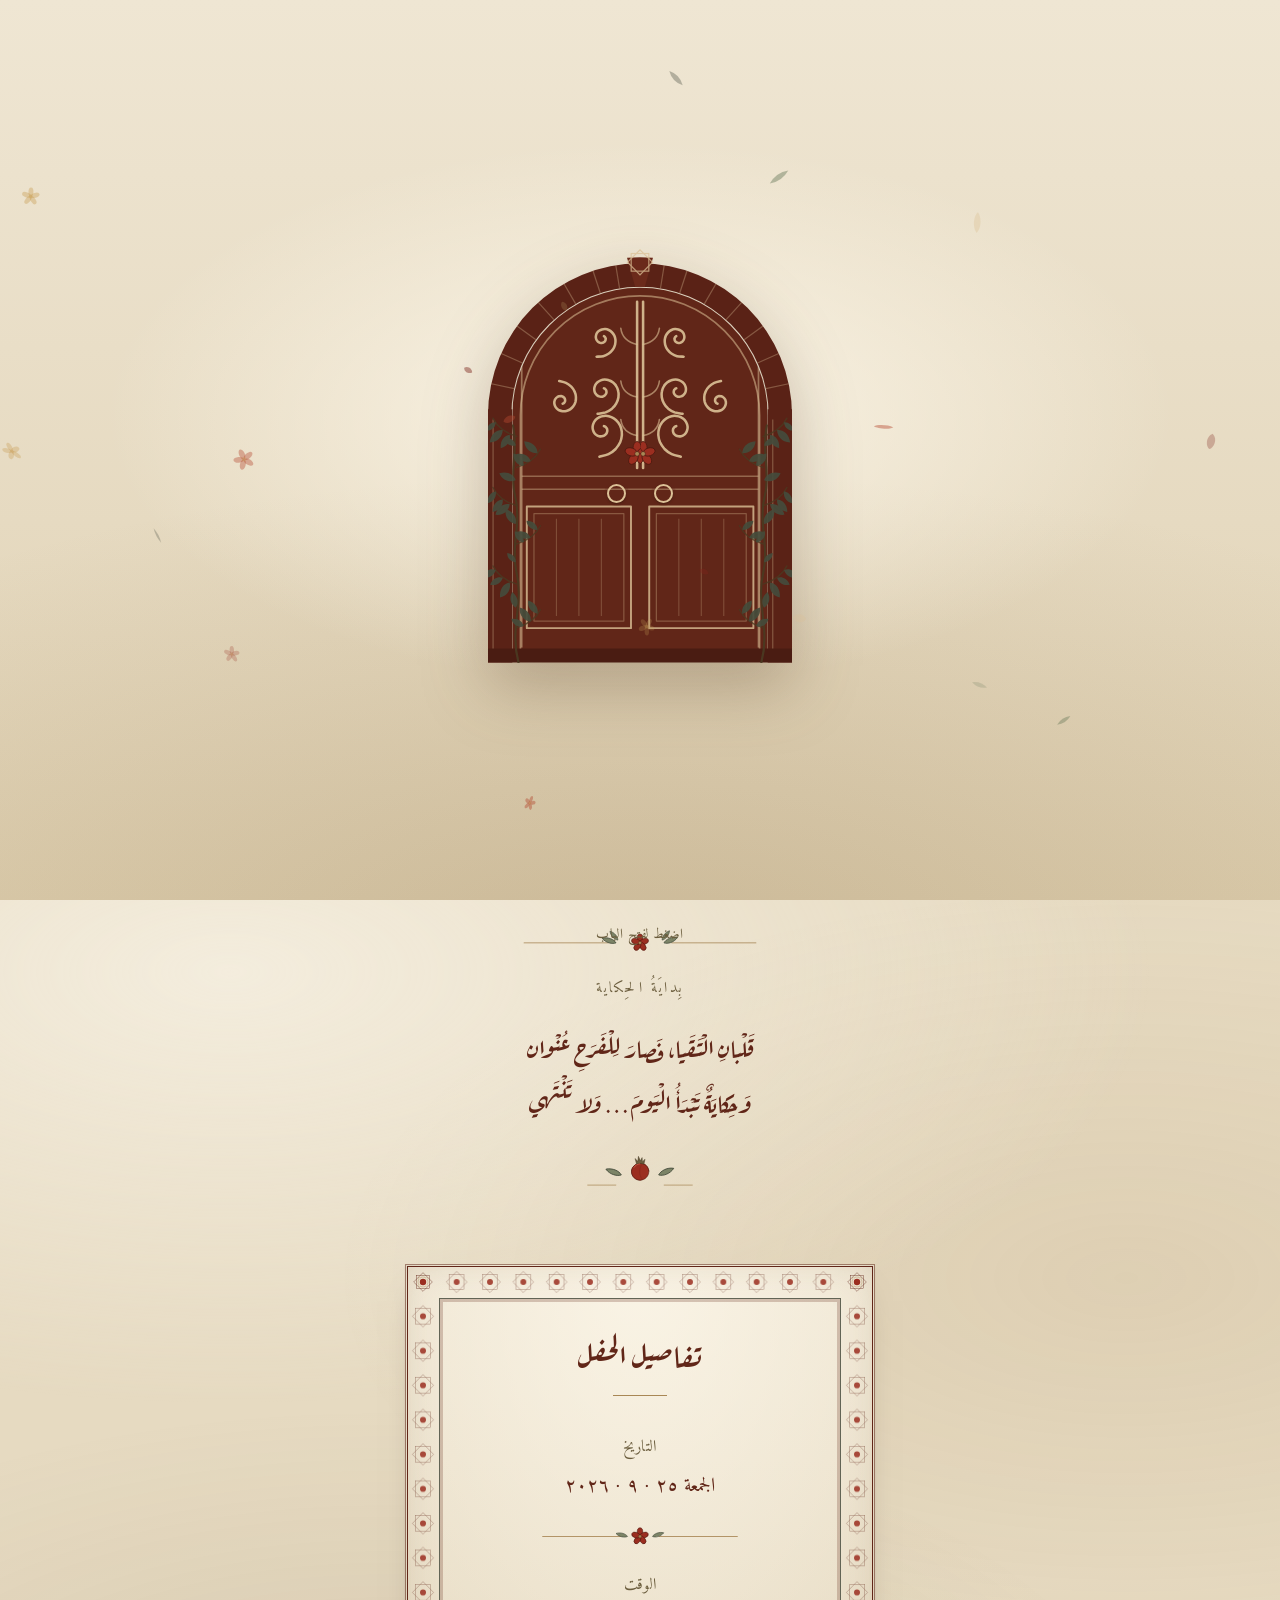
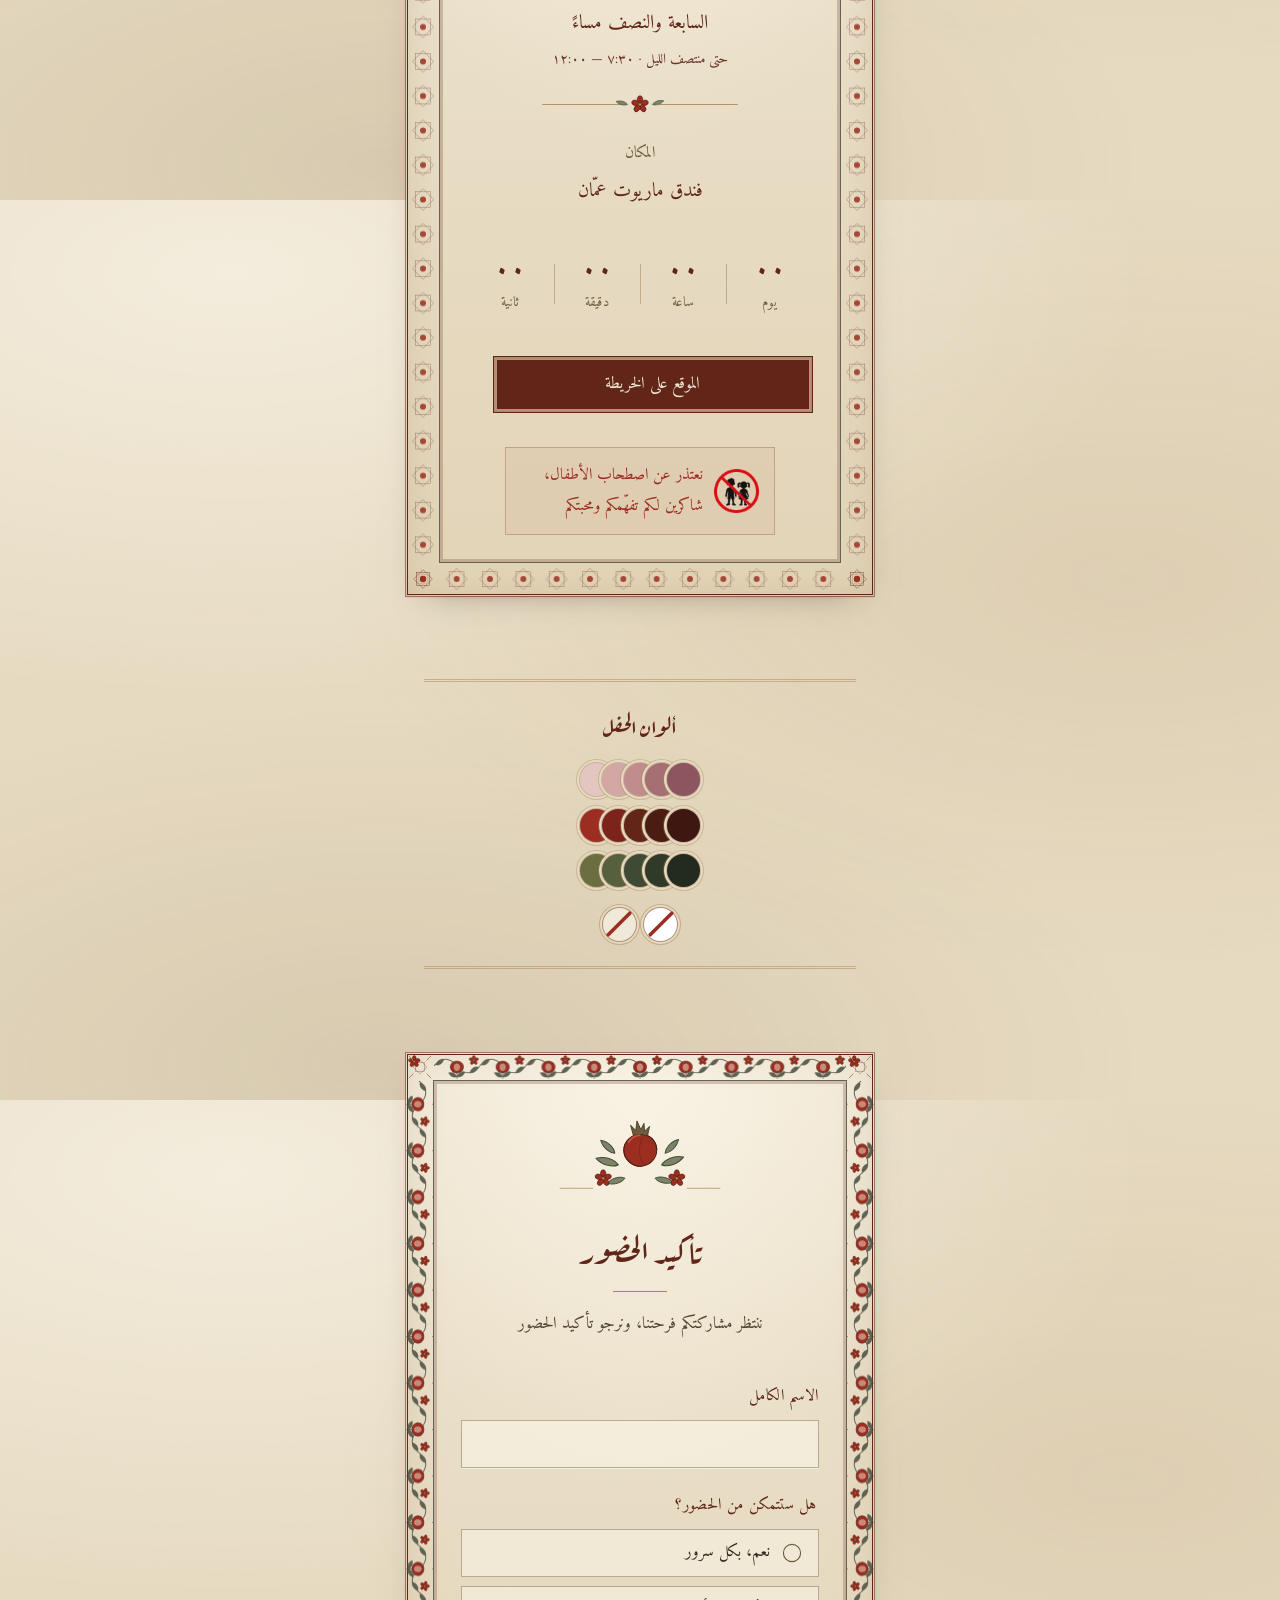
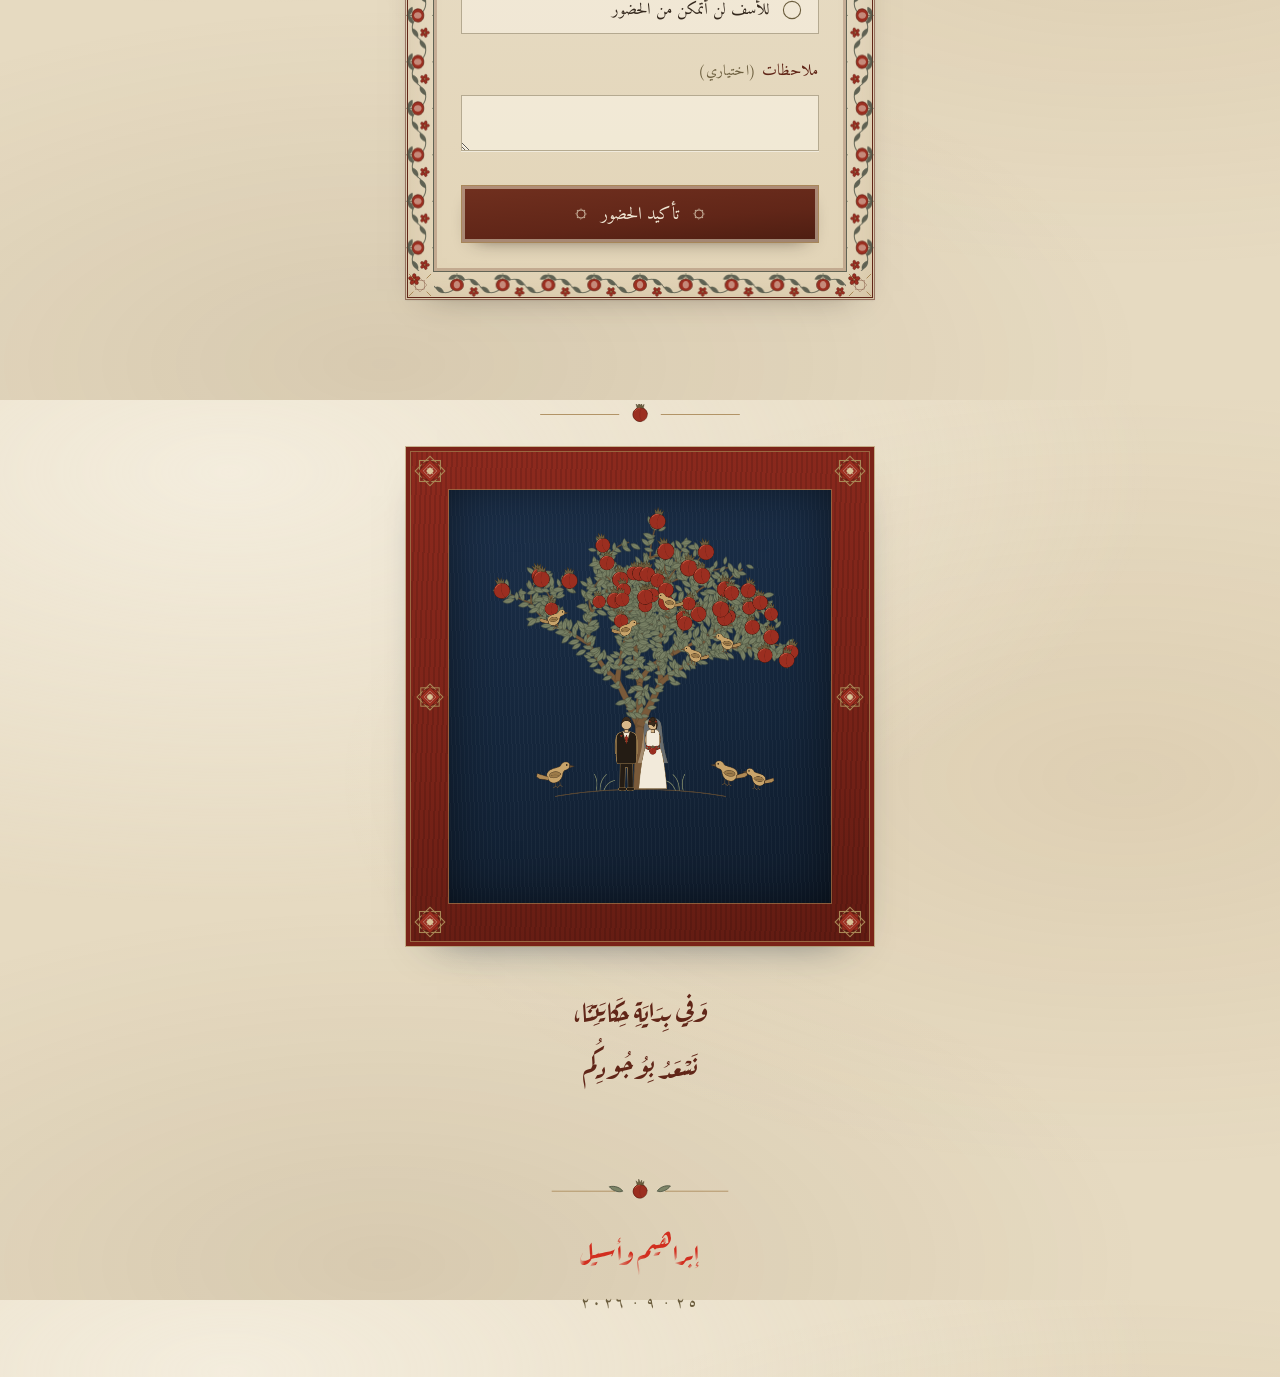
==== commit 249f5246: "The preview card needs absolute URLs or there is no preview og:image was "og-image.png". A messaging" ====
--- a/index.html
+++ b/index.html
@@ -19,10 +19,19 @@
 <meta property="og:locale" content="ar_JO">
 <meta property="og:title" content="إبراهيم &amp; أسيل — دعوة زفاف">
 <meta property="og:description" content="الجمعة ٢٥ · ٩ · ٢٠٢٦ · فندق ماريوت عمّان">
-<meta property="og:image" content="og-image.png">
+<!-- These two have to be absolute. A messaging app fetches the page from
+     its own servers and has no idea what "og-image.png" is relative to —
+     WhatsApp, Messenger and the rest simply drop a relative og:image and
+     show the link as a bare line of text with no picture at all. Which is
+     the one thing this link must not look like when a relative forwards
+     it on. If the site ever moves, these two lines move with it. -->
+<meta property="og:url" content="https://noureddin004.github.io/ibrahim-aseel/">
+<meta property="og:image" content="https://noureddin004.github.io/ibrahim-aseel/og-image.png">
 <meta property="og:image:width" content="1200">
 <meta property="og:image:height" content="630">
+<meta property="og:image:alt" content="دعوة زفاف إبراهيم وأسيل">
 <meta name="twitter:card" content="summary_large_image">
+<meta name="twitter:image" content="https://noureddin004.github.io/ibrahim-aseel/og-image.png">
 
 <!-- inline so there is no extra request and no stray 404: a pomegranate -->
 <link rel="icon" href="data:image/svg+xml,%3Csvg xmlns='http://www.w3.org/2000/svg' viewBox='0 0 64 64'%3E%3Ccircle cx='32' cy='38' r='21' fill='%239B2E20'/%3E%3Cpath d='M24 19l-2-12 6 7 2-11 3 11 5-7-1 11z' fill='%236B5D3D'/%3E%3C/svg%3E">
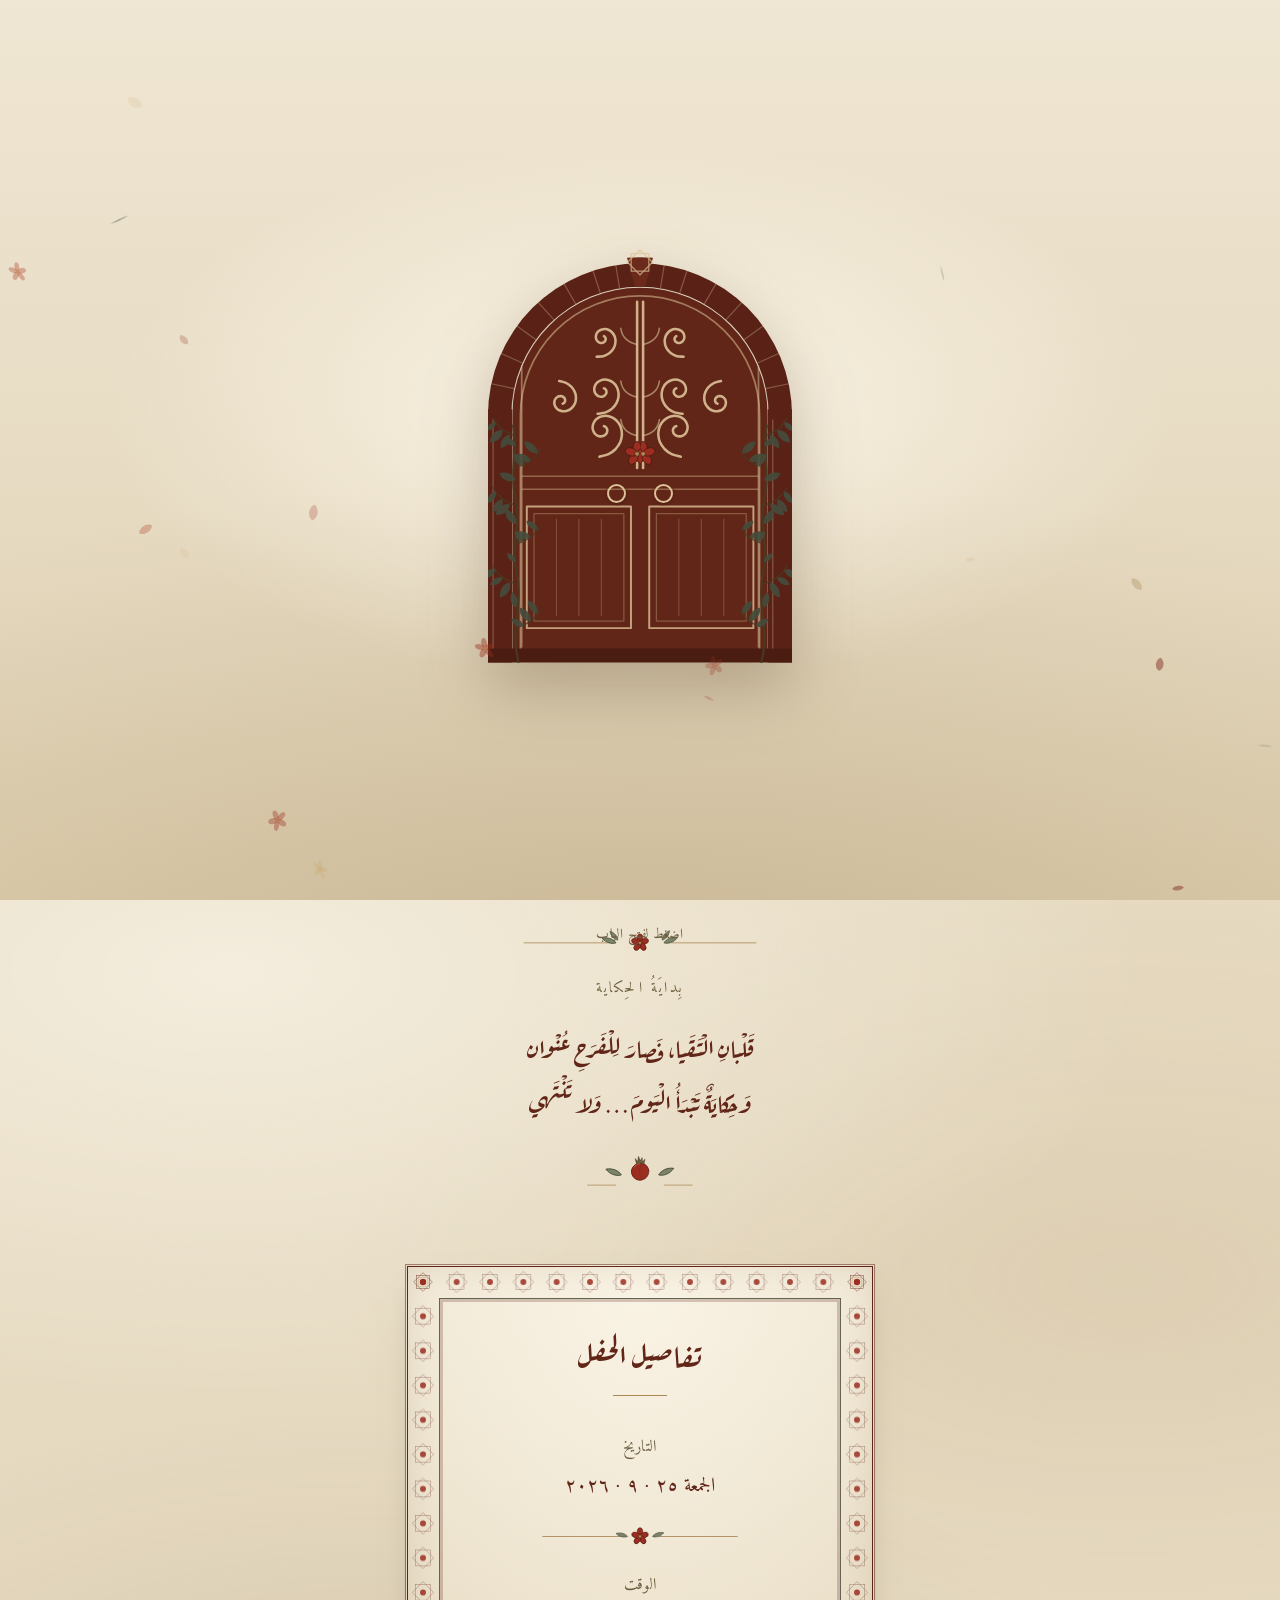
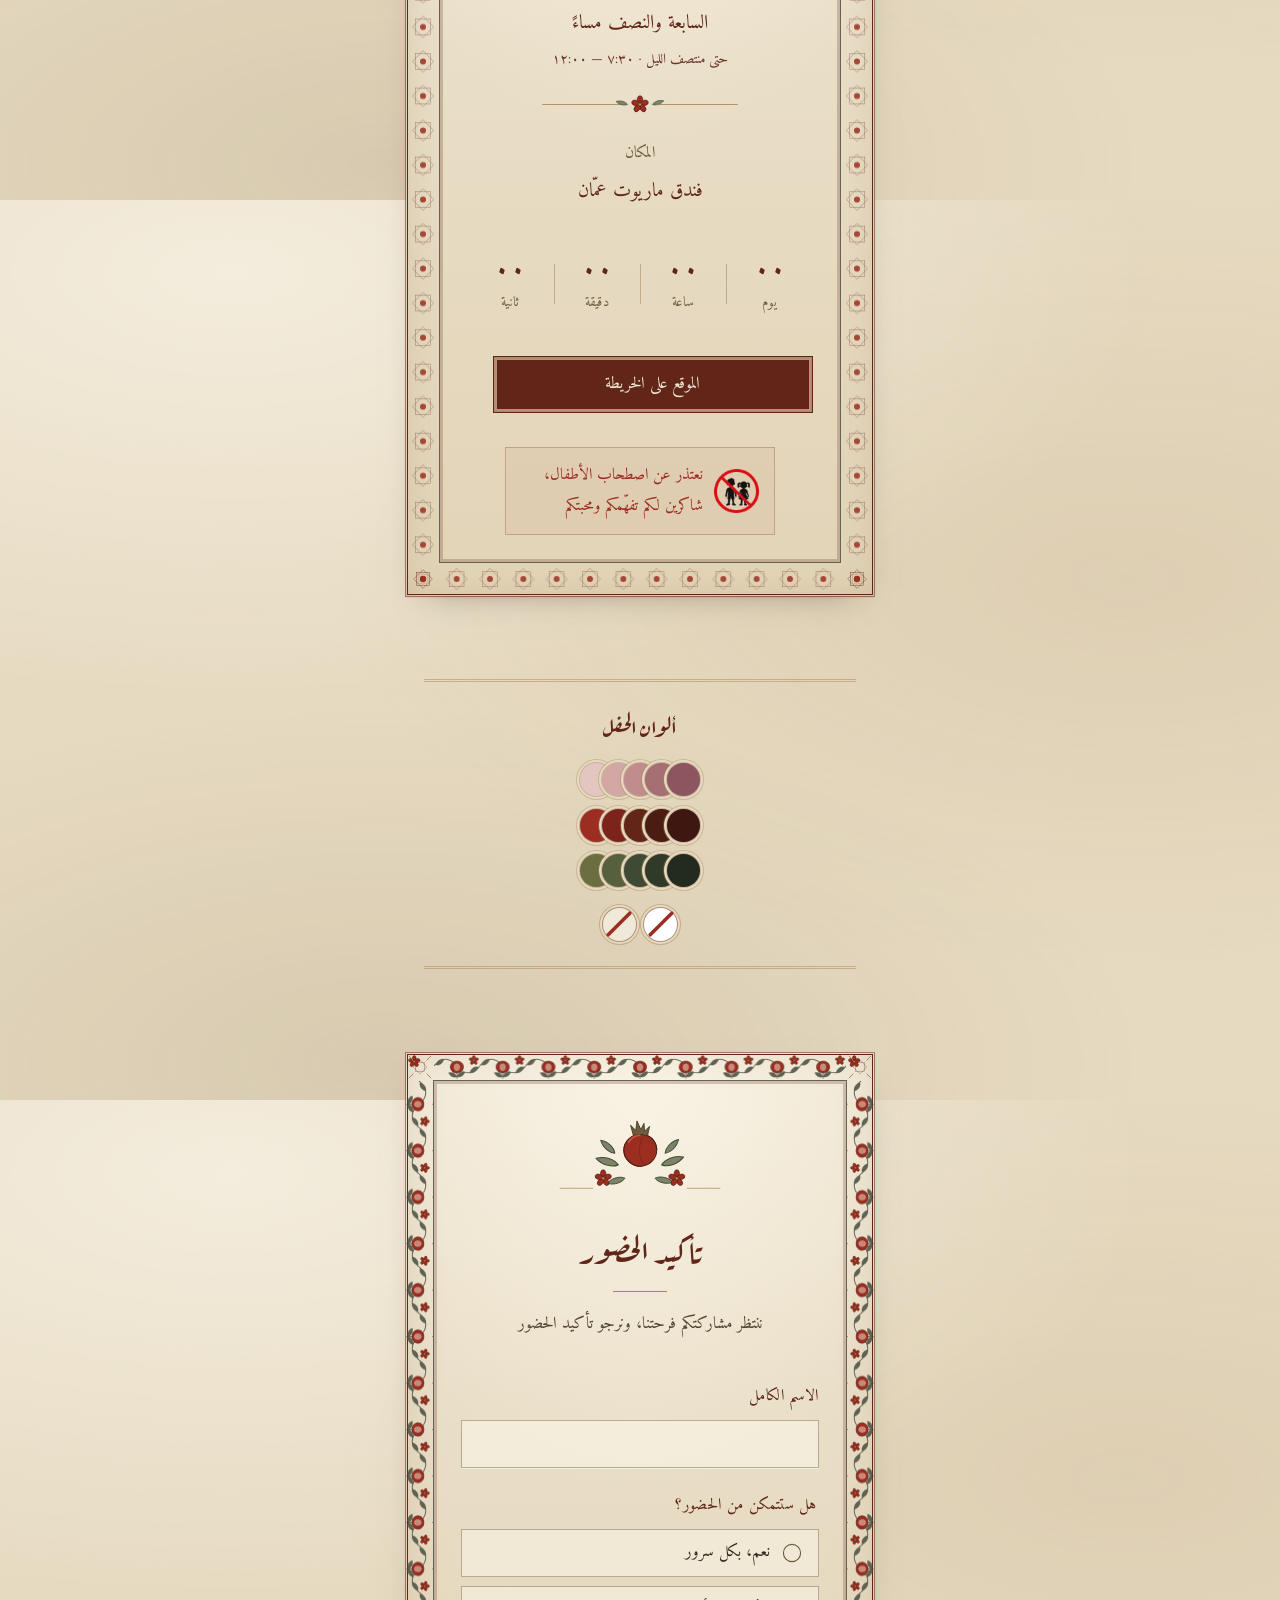
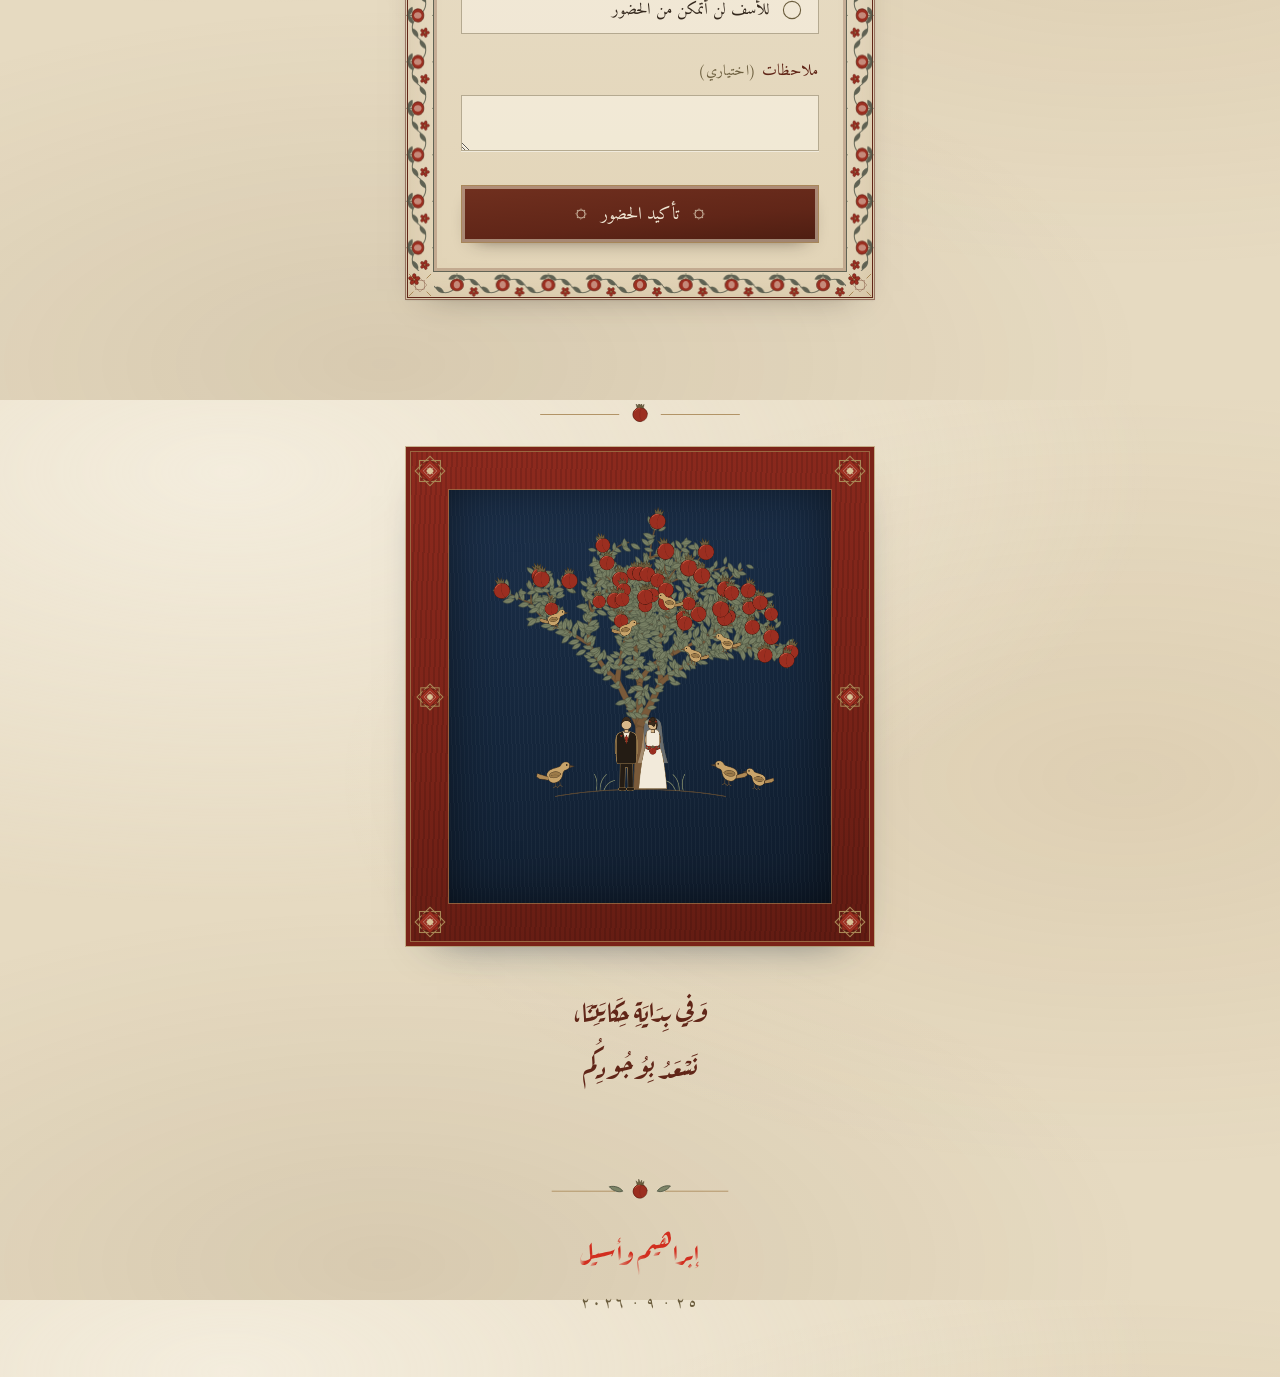
==== commit ac1749a3: "The preview image is the frame and the two names Everything else came off it: the kicker, the date, " ====
--- a/index.html
+++ b/index.html
@@ -24,14 +24,18 @@
      WhatsApp, Messenger and the rest simply drop a relative og:image and
      show the link as a bare line of text with no picture at all. Which is
      the one thing this link must not look like when a relative forwards
-     it on. If the site ever moves, these two lines move with it. -->
+     it on. If the site ever moves, these two lines move with it.
+
+     The ?v= on the image is not for browsers, it is for WhatsApp and
+     Facebook: they cache a preview card per URL and will keep showing
+     an old one for days. Change the picture, change the number. -->
 <meta property="og:url" content="https://noureddin004.github.io/ibrahim-aseel/">
-<meta property="og:image" content="https://noureddin004.github.io/ibrahim-aseel/og-image.png">
+<meta property="og:image" content="https://noureddin004.github.io/ibrahim-aseel/og-image.png?v=2">
 <meta property="og:image:width" content="1200">
 <meta property="og:image:height" content="630">
 <meta property="og:image:alt" content="دعوة زفاف إبراهيم وأسيل">
 <meta name="twitter:card" content="summary_large_image">
-<meta name="twitter:image" content="https://noureddin004.github.io/ibrahim-aseel/og-image.png">
+<meta name="twitter:image" content="https://noureddin004.github.io/ibrahim-aseel/og-image.png?v=2">
 
 <!-- inline so there is no extra request and no stray 404: a pomegranate -->
 <link rel="icon" href="data:image/svg+xml,%3Csvg xmlns='http://www.w3.org/2000/svg' viewBox='0 0 64 64'%3E%3Ccircle cx='32' cy='38' r='21' fill='%239B2E20'/%3E%3Cpath d='M24 19l-2-12 6 7 2-11 3 11 5-7-1 11z' fill='%236B5D3D'/%3E%3C/svg%3E">
